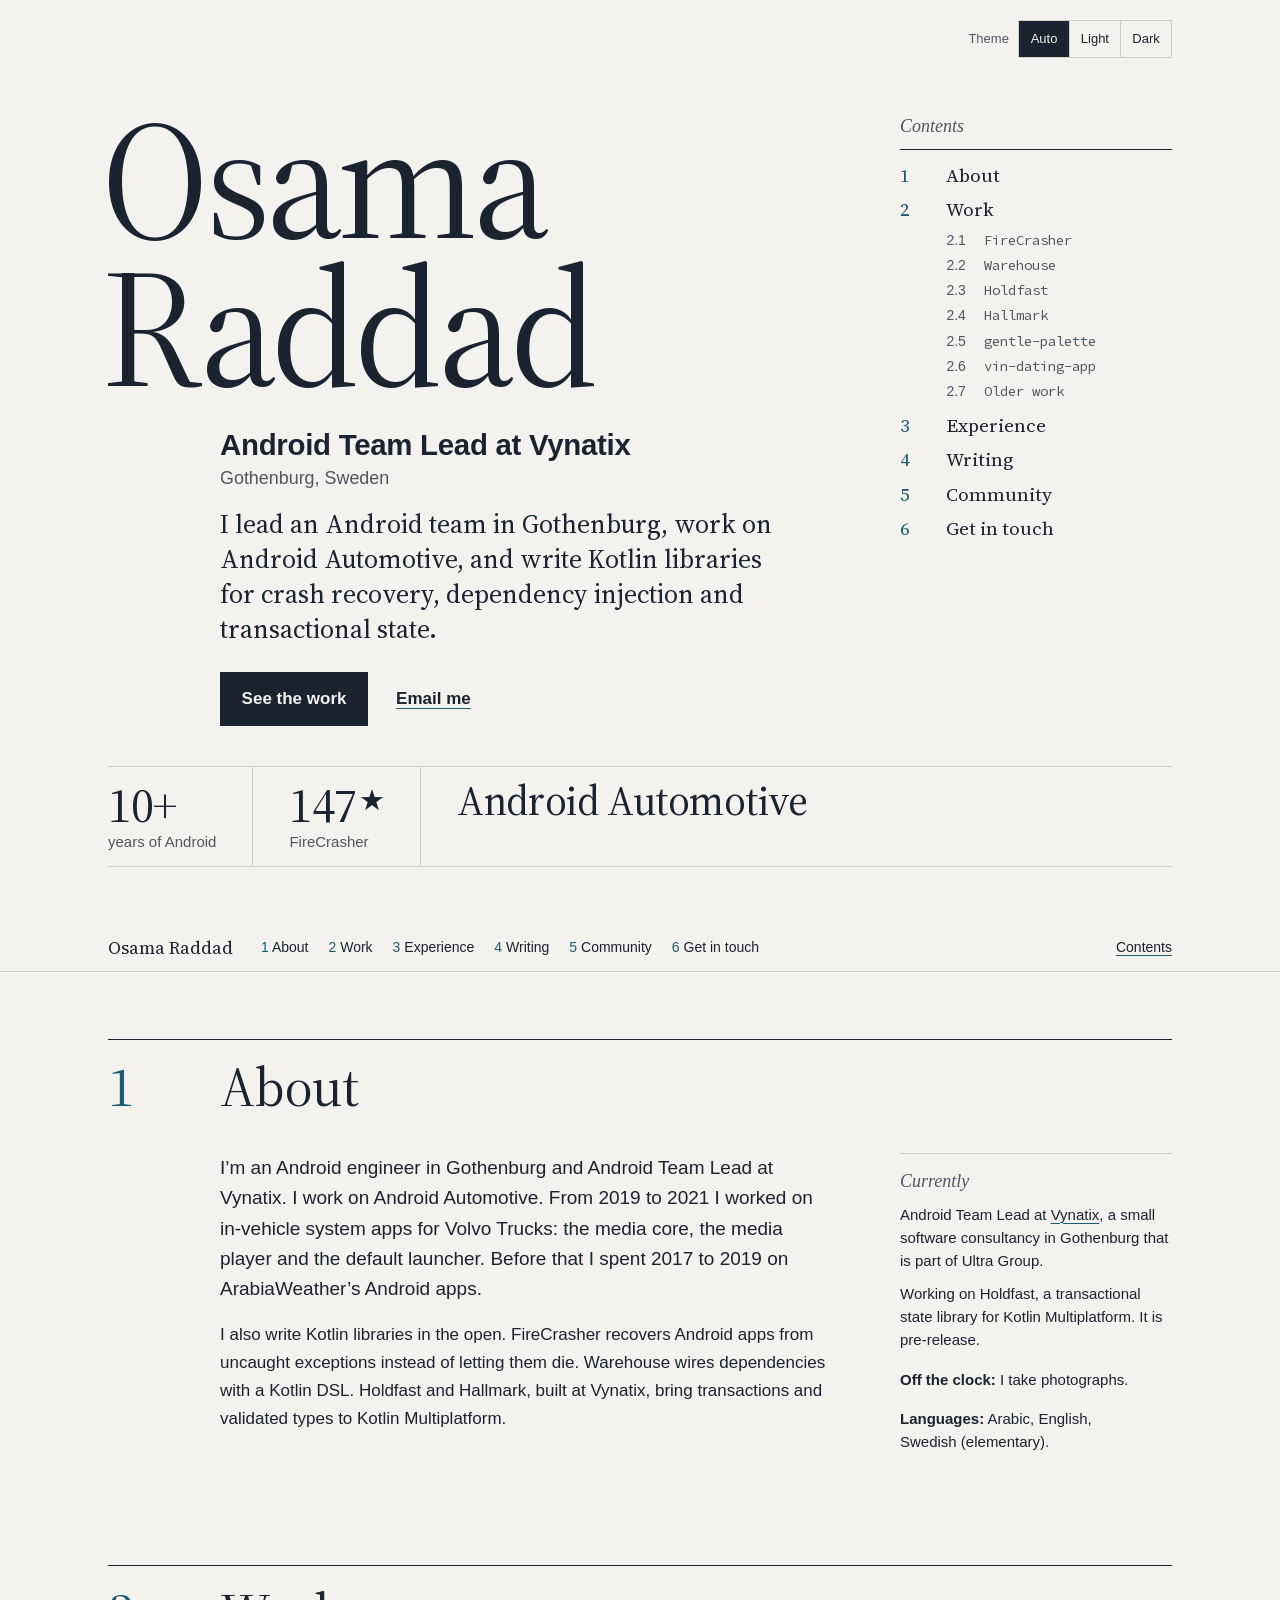
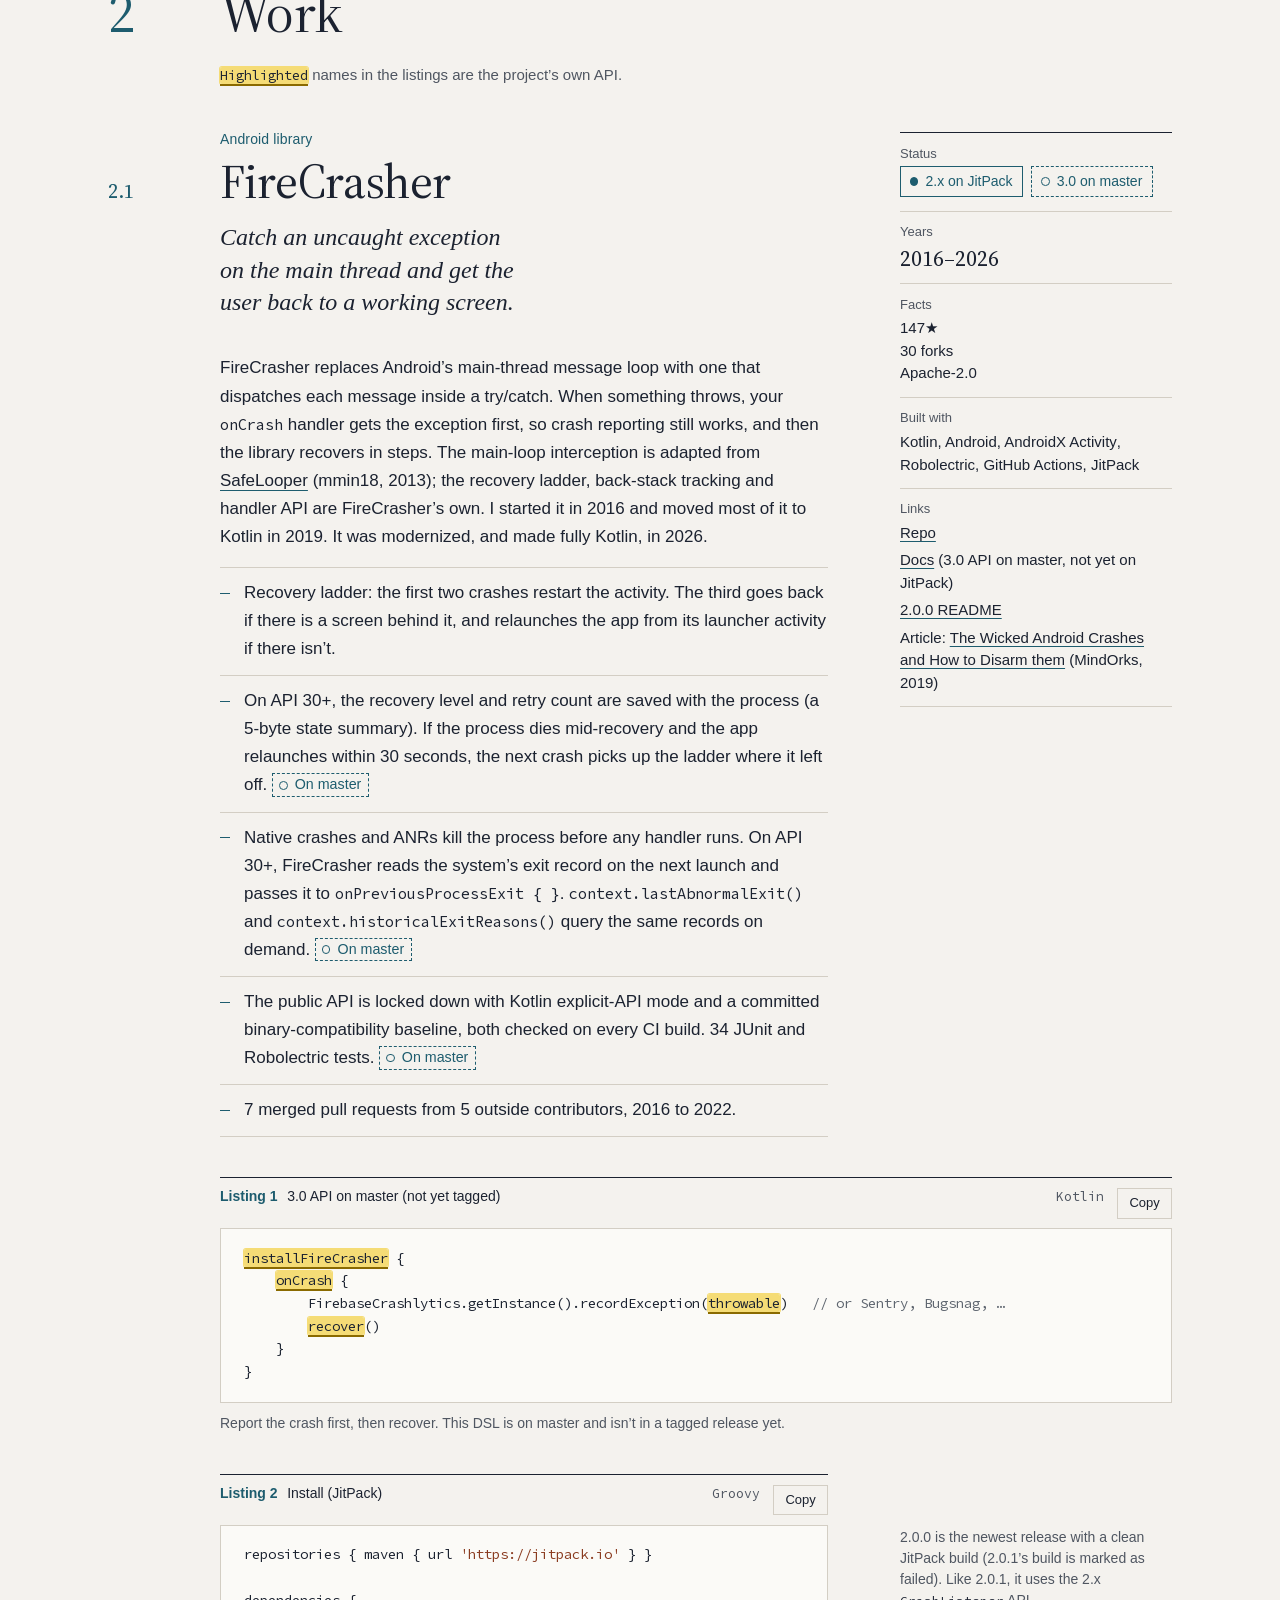
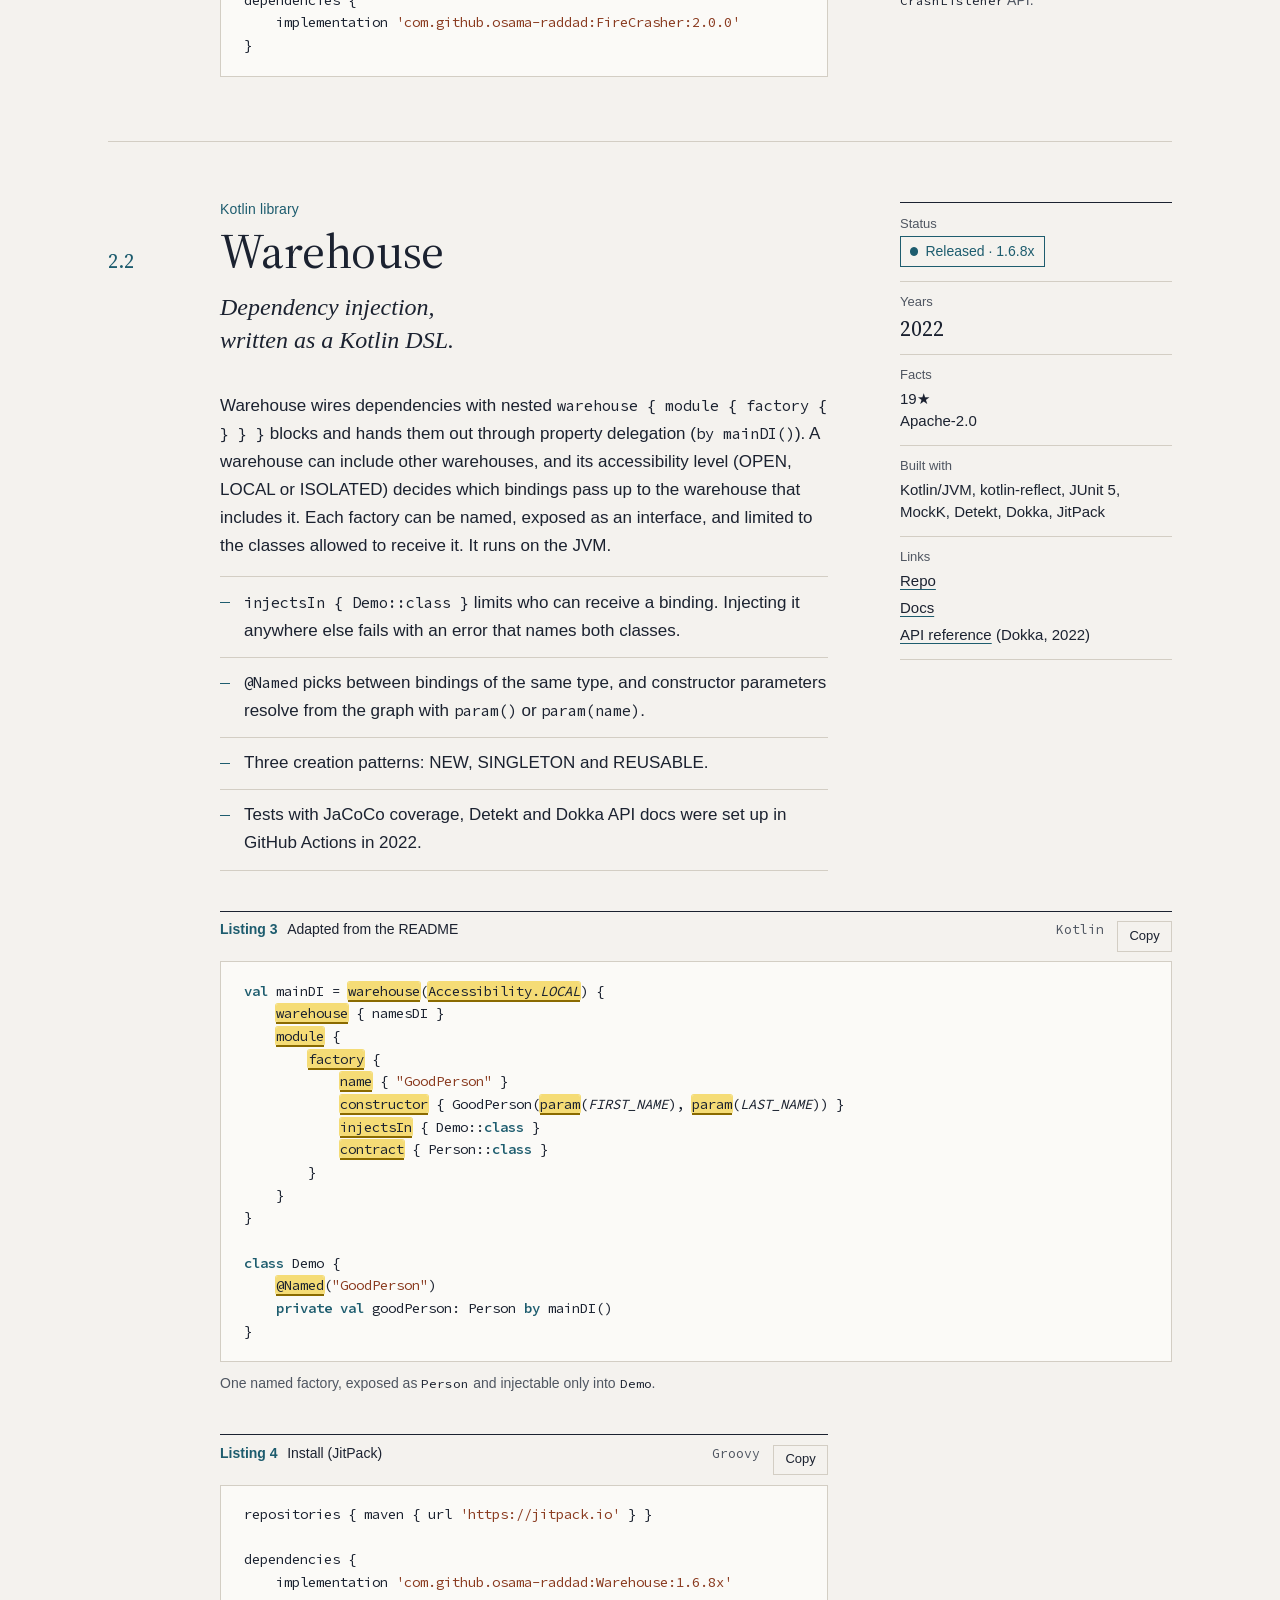
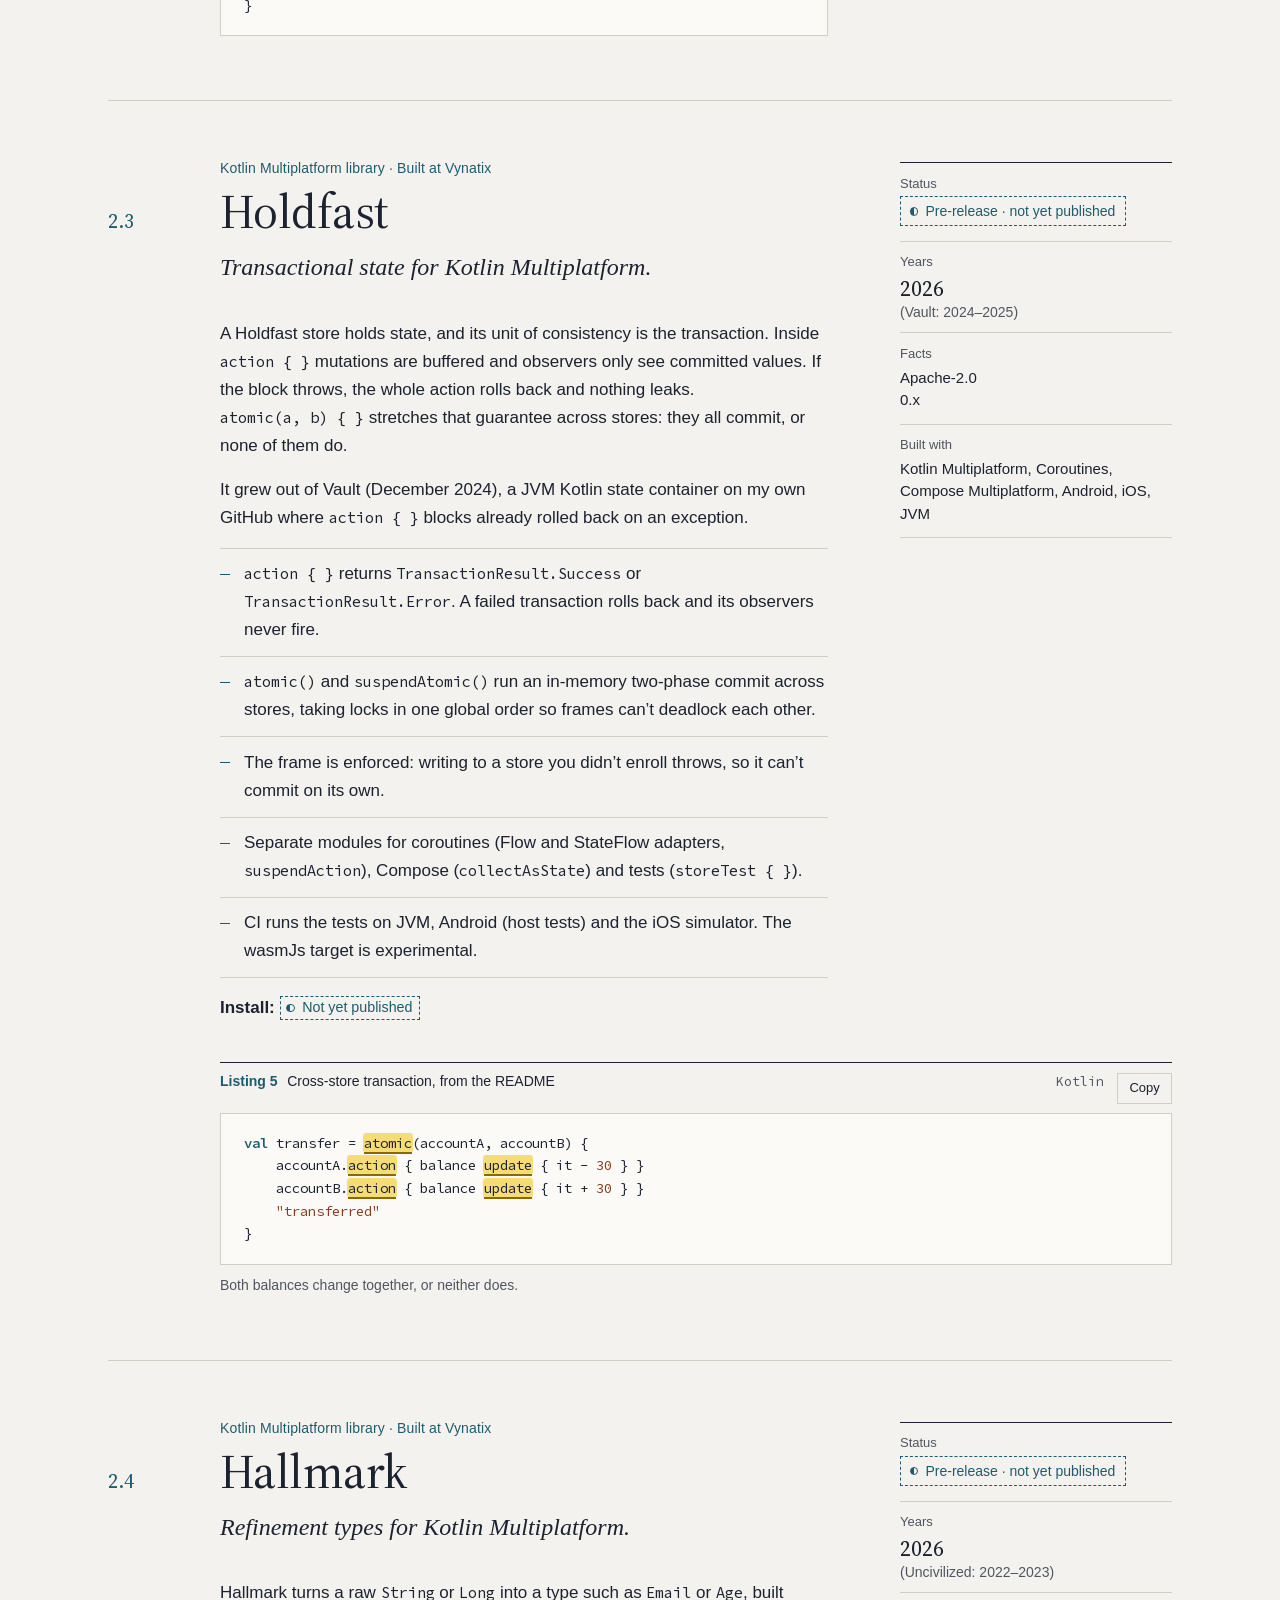
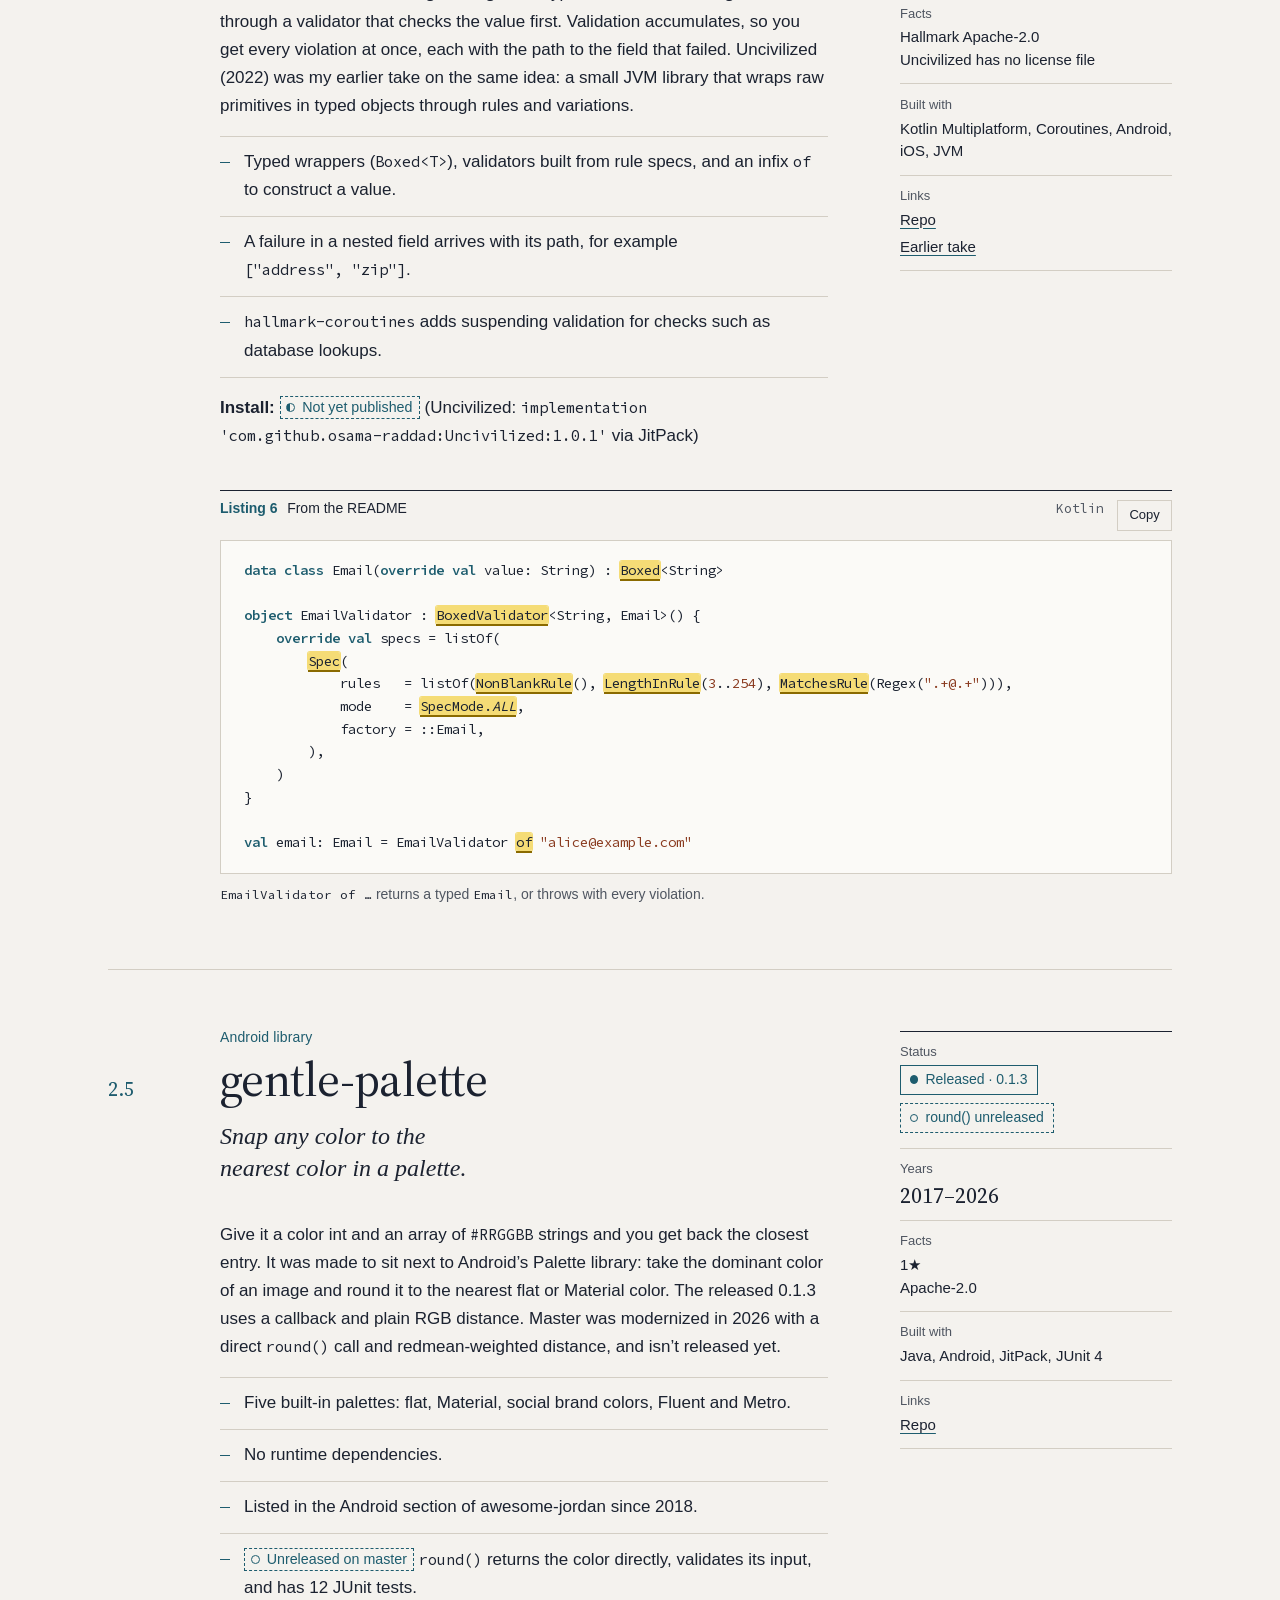
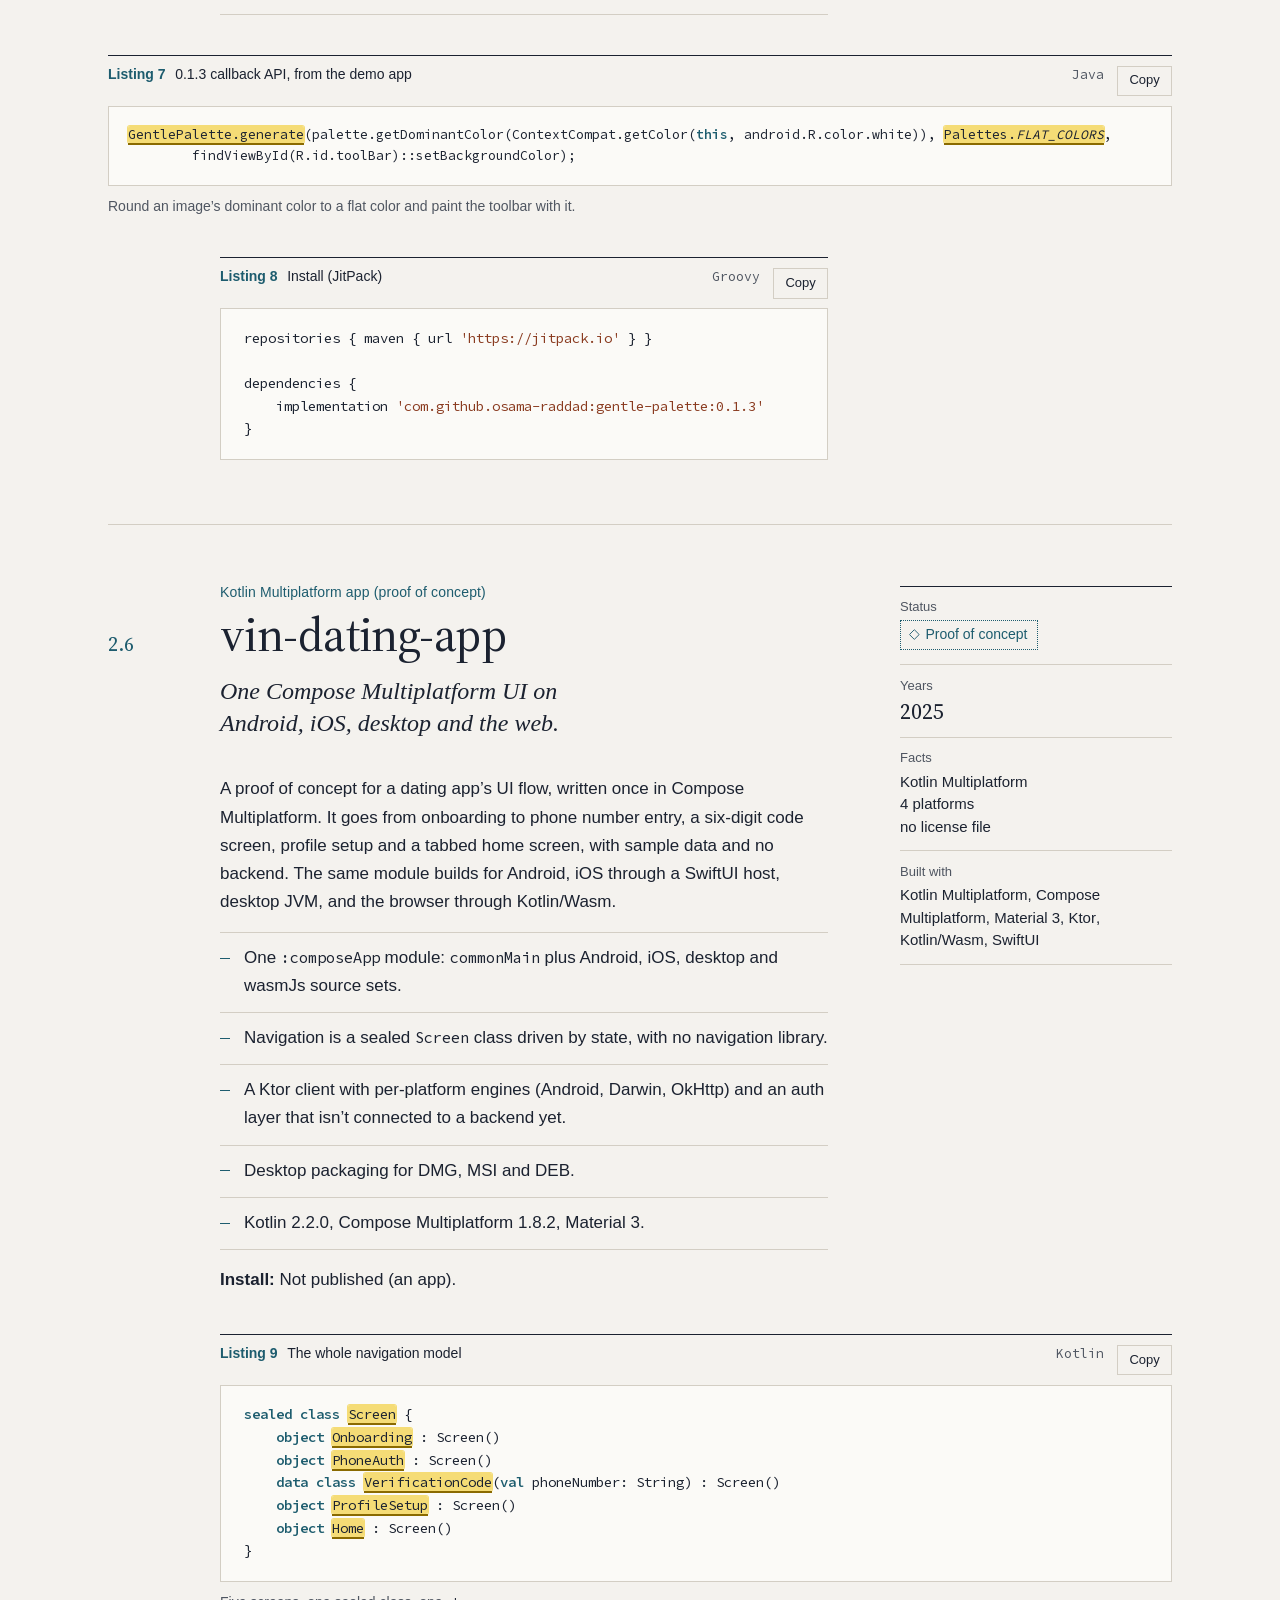
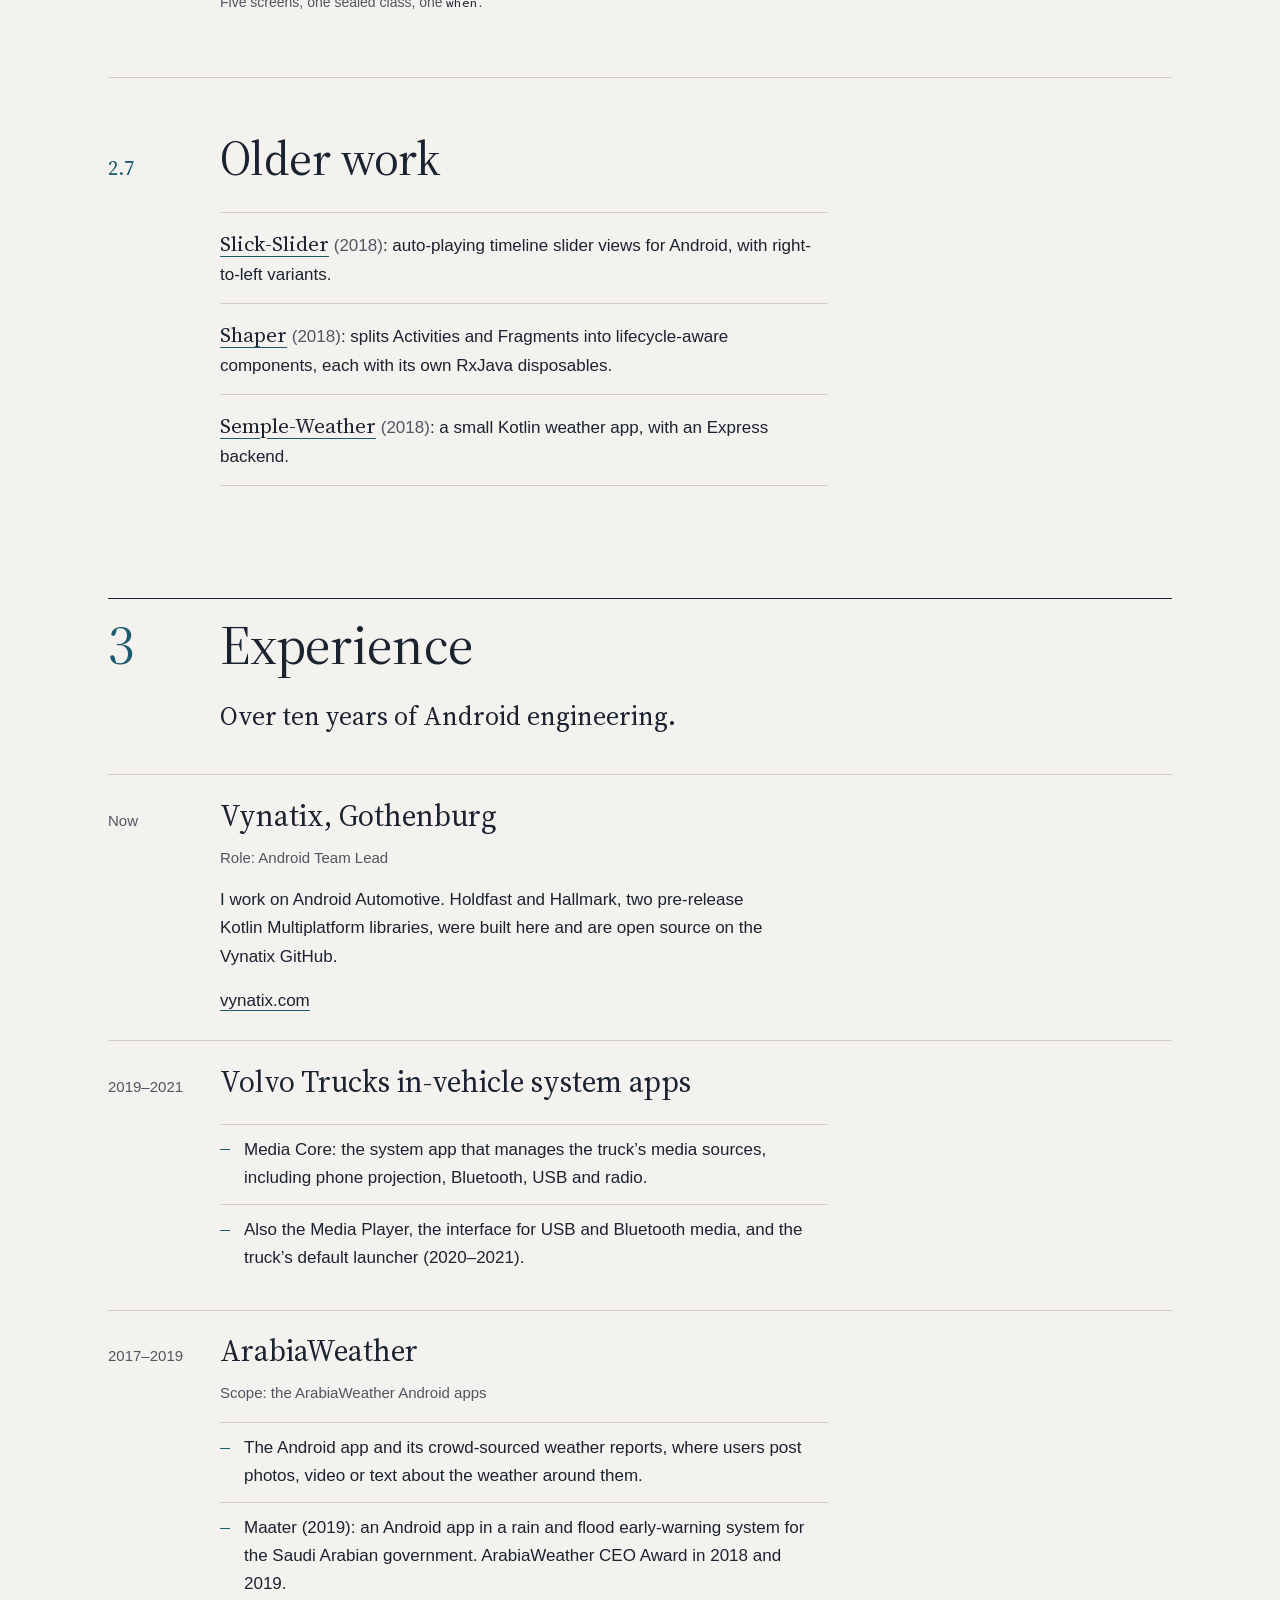
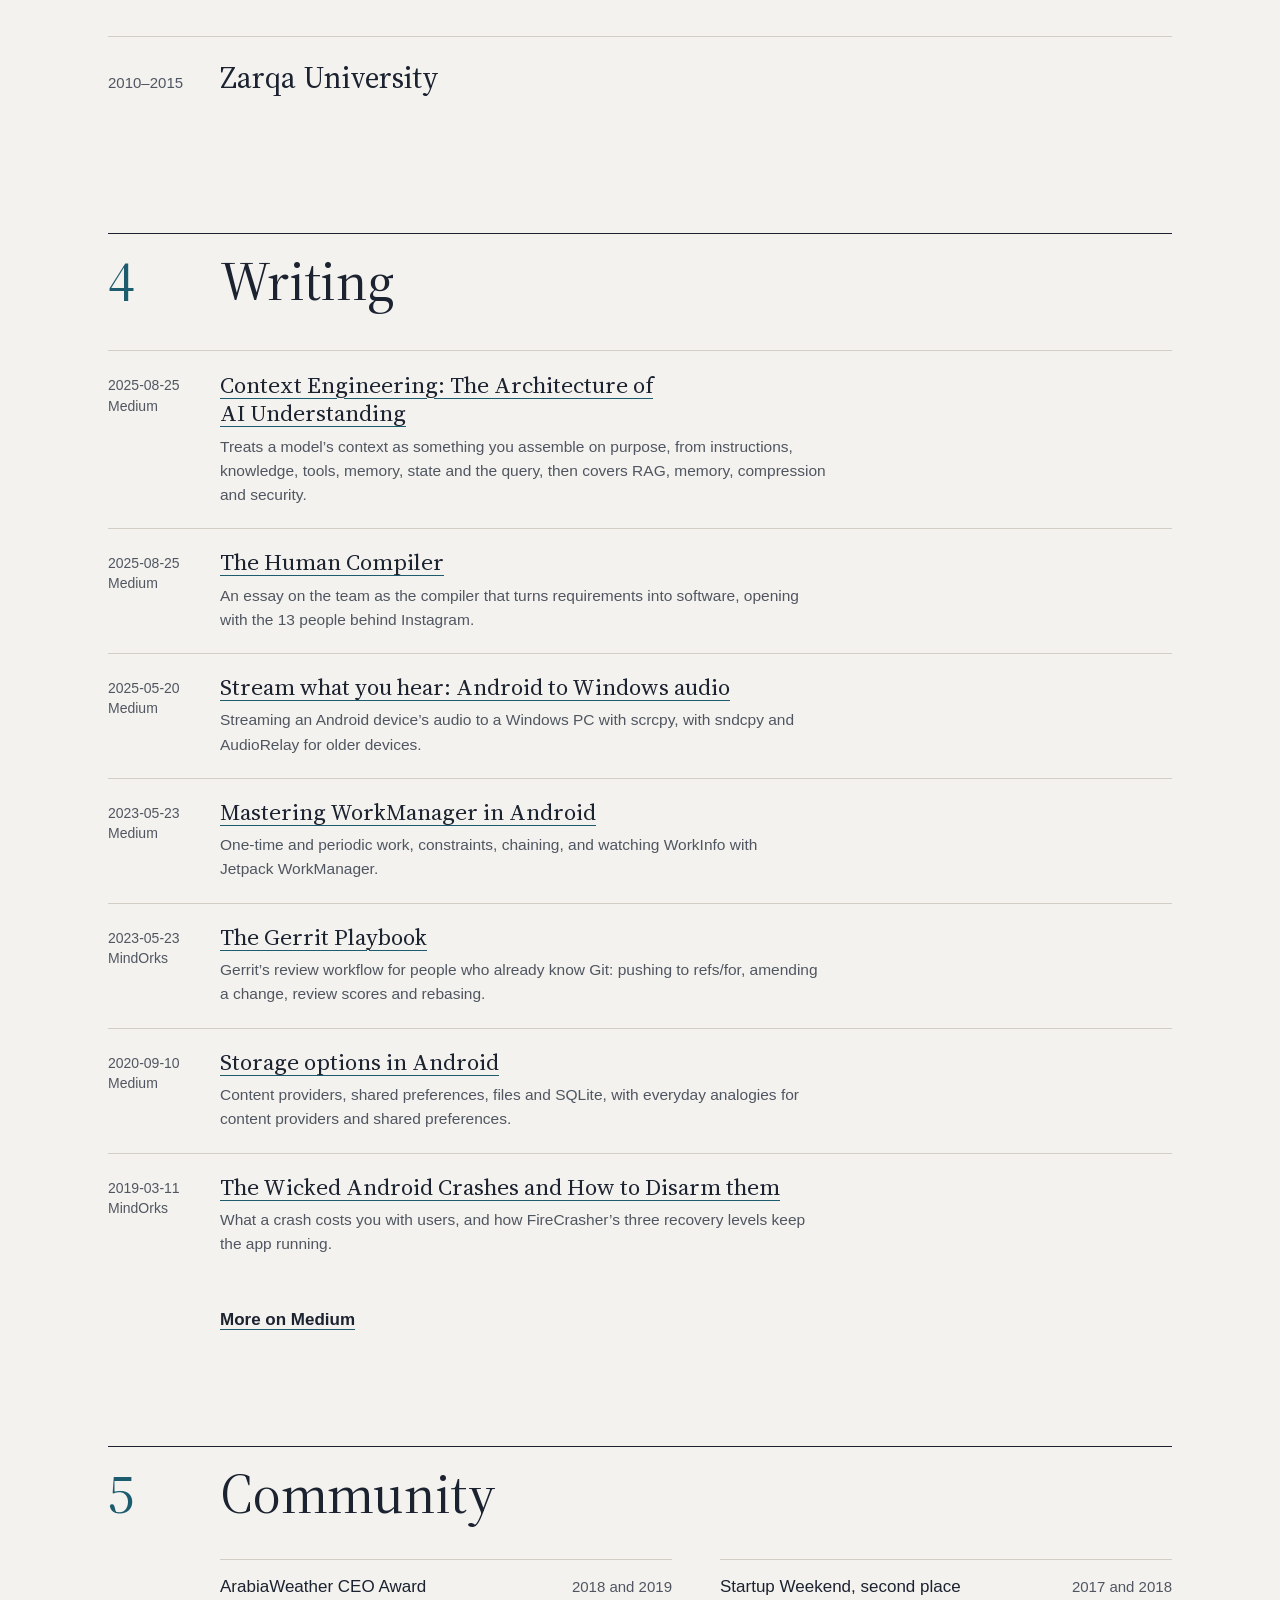
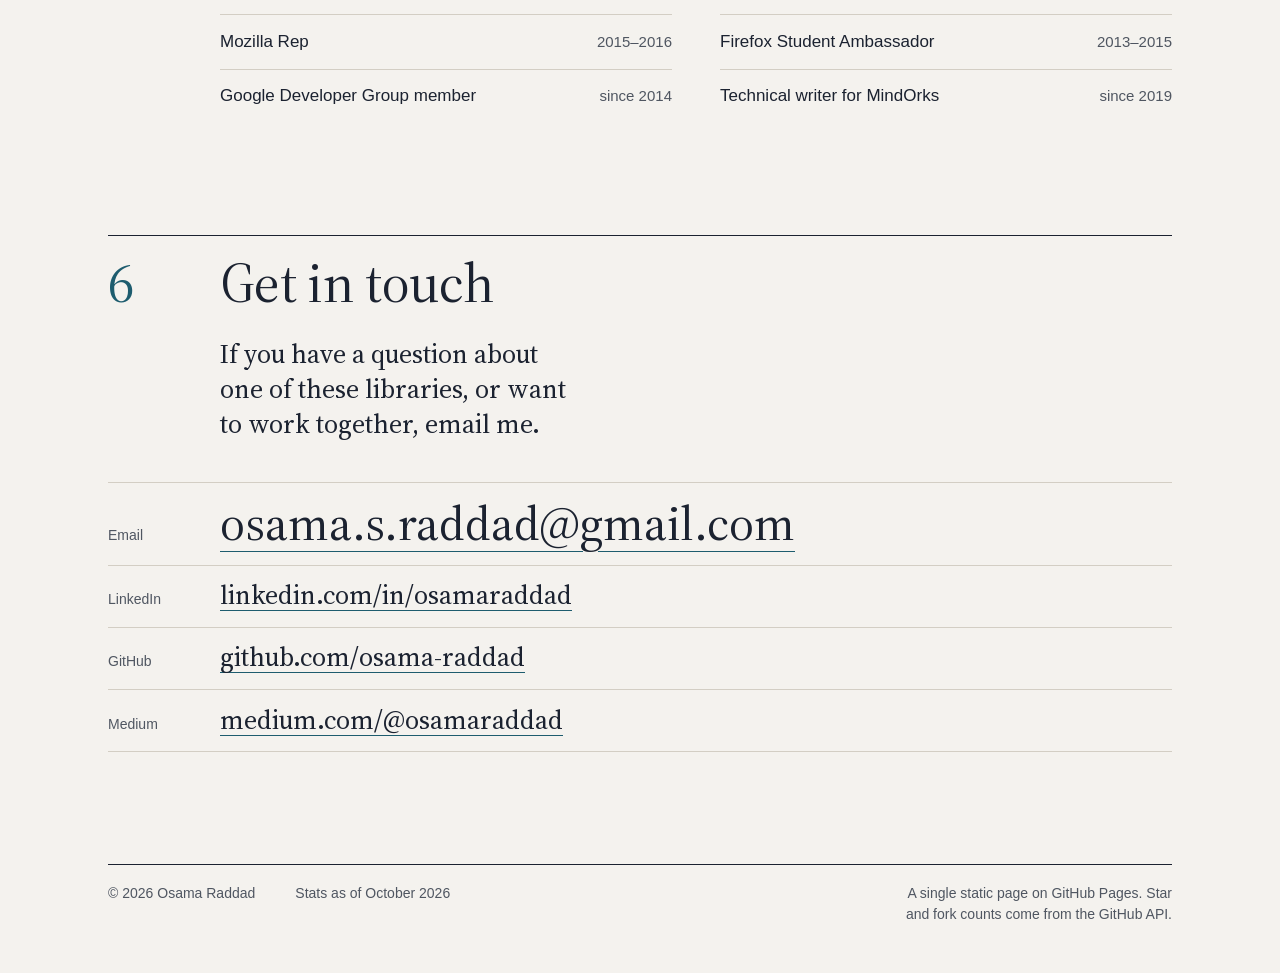
==== index.html @ d4f11383 "Drop rank words from project labels Remove "Flagship" and "Featured" from the six project kickers, d" ====
<!doctype html>
<html lang="en">
<head>
<meta charset="utf-8">
<meta name="viewport" content="width=device-width, initial-scale=1">
<meta http-equiv="Content-Security-Policy" content="default-src 'self'; script-src 'self'; style-src 'self'; img-src 'self'; font-src 'self'; connect-src 'self'; object-src 'none'; base-uri 'self'; form-action 'self'">
<title>Osama Raddad · Android Team Lead, Gothenburg</title>
<meta name="description" content="Osama Raddad, Android Team Lead at Vynatix in Gothenburg. Android Automotive, plus open-source Kotlin libraries: FireCrasher, Warehouse, Holdfast.">
<link rel="canonical" href="https://osama-raddad.github.io/">
<meta property="og:type" content="website">
<meta property="og:url" content="https://osama-raddad.github.io/">
<meta property="og:title" content="Osama Raddad · Android engineer">
<meta property="og:description" content="Android Automotive at work. Open-source Kotlin libraries for crash recovery, dependency injection and transactional state.">
<meta property="og:image" content="https://osama-raddad.github.io/assets/og.png">
<meta property="og:image:type" content="image/png">
<meta property="og:image:width" content="1200">
<meta property="og:image:height" content="630">
<meta property="og:image:alt" content="Osama Raddad, Android Team Lead at Vynatix, Gothenburg, Sweden.">
<meta name="twitter:card" content="summary_large_image">
<meta name="twitter:title" content="Osama Raddad · Android engineer">
<meta name="twitter:description" content="Android Automotive at work. Open-source Kotlin libraries for crash recovery, dependency injection and transactional state.">
<meta name="twitter:image" content="https://osama-raddad.github.io/assets/og.png">
<meta name="twitter:image:alt" content="Osama Raddad, Android Team Lead at Vynatix, Gothenburg, Sweden.">
<meta name="color-scheme" content="light dark">
<meta name="theme-color" content="#f4f2ee" media="(prefers-color-scheme: light)">
<meta name="theme-color" content="#1f1d1a" media="(prefers-color-scheme: dark)">
<link rel="icon" href="assets/favicon.svg" type="image/svg+xml">
<link rel="apple-touch-icon" href="assets/apple-touch-icon.png">
<link rel="preload" href="assets/fonts/source-serif-4-roman.woff2" as="font" type="font/woff2" crossorigin>
<link rel="preload" href="assets/fonts/schibsted-grotesk.woff2" as="font" type="font/woff2" crossorigin>
<link rel="preload" href="assets/fonts/source-code-pro.woff2" as="font" type="font/woff2" crossorigin media="(min-width: 70rem)">
<link rel="stylesheet" href="assets/site.css">
<script src="assets/site.js"></script>
<script type="application/ld+json">
{
  "@context": "https://schema.org",
  "@type": "Person",
  "name": "Osama Raddad",
  "url": "https://osama-raddad.github.io/",
  "jobTitle": "Android Team Lead",
  "worksFor": {
    "@type": "Organization",
    "name": "Vynatix",
    "url": "https://vynatix.com/"
  },
  "sameAs": [
    "https://www.linkedin.com/in/osamaraddad/",
    "https://github.com/osama-raddad",
    "https://medium.com/@osamaraddad"
  ],
  "email": "osama.s.raddad@gmail.com"
}
</script>
</head>
<body>
<a class="skip" href="#main">Skip to content</a>

<header class="masthead grid" id="top">
  <div class="theme-slot" data-theme-slot></div>

  <h1 class="name"><span>Osama </span><span>Raddad</span></h1>
  <p class="role"><span class="role-a">Android Team Lead at Vynatix</span><span class="vh"> · </span><span class="role-b">Gothenburg, Sweden</span></p>
  <p class="positioning">I lead an Android team in Gothenburg, work on Android Automotive, and write Kotlin libraries for crash recovery, dependency injection and transactional state.</p>
  <p class="cta">
    <a class="cta-primary" href="#work">See the work</a>
    <a class="cta-secondary" href="mailto:osama.s.raddad@gmail.com">Email me</a>
  </p>

  <ul class="quick-facts" aria-label="Quick facts">
    <li class="qf"><span class="qf-fig">10+</span> <span class="qf-cap">years of Android</span></li>
    <li class="qf"><span class="qf-cap">FireCrasher</span><span class="vh"> · </span><span class="qf-fig">147<span class="star" aria-hidden="true">★</span><span class="vh"> GitHub stars</span></span></li>
    <li class="qf qf--wide"><span class="qf-fig">Android Automotive</span></li>
  </ul>

  <nav class="toc" id="contents" aria-labelledby="toc-label">
    <p class="toc-label" id="toc-label">Contents</p>
    <ol>
      <li><a href="#about"><span class="toc-n">1</span><span class="toc-t">About</span></a></li>
      <li><a href="#work"><span class="toc-n">2</span><span class="toc-t">Work</span></a>
        <ol class="toc-sub">
          <li><a href="#firecrasher"><span class="toc-n">2.1</span><span class="toc-t">FireCrasher</span></a></li>
          <li><a href="#warehouse"><span class="toc-n">2.2</span><span class="toc-t">Warehouse</span></a></li>
          <li><a href="#holdfast"><span class="toc-n">2.3</span><span class="toc-t">Holdfast</span></a></li>
          <li><a href="#hallmark"><span class="toc-n">2.4</span><span class="toc-t">Hallmark</span></a></li>
          <li><a href="#gentle-palette"><span class="toc-n">2.5</span><span class="toc-t">gentle-palette</span></a></li>
          <li><a href="#vin-dating-app"><span class="toc-n">2.6</span><span class="toc-t">vin-dating-app</span></a></li>
          <li><a href="#older-work"><span class="toc-n">2.7</span><span class="toc-t">Older work</span></a></li>
        </ol>
      </li>
      <li><a href="#experience"><span class="toc-n">3</span><span class="toc-t">Experience</span></a></li>
      <li><a href="#writing"><span class="toc-n">4</span><span class="toc-t">Writing</span></a></li>
      <li><a href="#community"><span class="toc-n">5</span><span class="toc-t">Community</span></a></li>
      <li><a href="#contact"><span class="toc-n">6</span><span class="toc-t">Get in touch</span></a></li>
    </ol>
  </nav>
</header>

<nav class="runhead grid" aria-label="Sections">
  <div class="runhead-in">
    <a class="rh-name" href="#top">Osama Raddad</a>
    <ol class="rh-links">
      <li><a href="#about"><span class="rh-n">1</span> About</a></li>
      <li><a href="#work"><span class="rh-n">2</span> Work</a></li>
      <li><a href="#experience"><span class="rh-n">3</span> Experience</a></li>
      <li><a href="#writing"><span class="rh-n">4</span> Writing</a></li>
      <li><a href="#community"><span class="rh-n">5</span> Community</a></li>
      <li><a href="#contact"><span class="rh-n">6</span> Get in touch</a></li>
    </ol>
    <p class="rh-here" data-here aria-hidden="true" hidden></p>
    <a class="rh-toc" href="#contents">Contents</a>
  </div>
</nav>

<main id="main">

  <!-- 1 About -->
  <section class="sec grid" id="about" aria-labelledby="about-h">
    <h2 class="sec-h" id="about-h"><span class="num">1</span> <span class="t">About</span></h2>
    <div class="prose about-text">
      <p>I’m an Android engineer in Gothenburg and Android Team Lead at Vynatix. I work on Android Automotive. From 2019 to 2021 I worked on in-vehicle system apps for Volvo Trucks: the media core, the media player and the default launcher. Before that I spent 2017 to 2019 on ArabiaWeather’s Android apps.</p>
      <p>I also write Kotlin libraries in the open. FireCrasher recovers Android apps from uncaught exceptions instead of letting them die. Warehouse wires dependencies with a Kotlin DSL. Holdfast and Hallmark, built at Vynatix, bring transactions and validated types to Kotlin Multiplatform.</p>
    </div>
    <div class="margin about-notes">
      <h3 class="note-h">Currently</h3>
      <ul class="note-list">
        <li>Android Team Lead at <a href="https://vynatix.com/">Vynatix</a>, a small software consultancy in Gothenburg that is part of Ultra Group.</li>
        <li>Working on Holdfast, a transactional state library for Kotlin Multiplatform. It is pre-release.</li>
      </ul>
      <p class="note"><strong>Off the clock:</strong> I take photographs.</p>
      <p class="note"><strong>Languages:</strong> Arabic, English, Swedish (elementary).</p>
    </div>
  </section>

  <!-- 2 Work -->
  <section class="sec grid" id="work" aria-labelledby="work-h">
    <h2 class="sec-h" id="work-h"><span class="num">2</span> <span class="t">Work</span></h2>
    <p class="key"><mark class="api">Highlighted</mark> names in the listings are the project’s own API.</p>

    <!-- 2.1 FireCrasher -->
    <article class="project" id="firecrasher" aria-labelledby="firecrasher-h">
      <p class="kicker">Android library</p>
      <h3 class="proj-h" id="firecrasher-h"><span class="num">2.1</span> <span class="t">FireCrasher</span></h3>
      <p class="tagline">Catch an uncaught exception on the main thread and get the user back to a working screen.</p>

      <div class="status">
        <p class="status-k" id="firecrasher-st">Status</p>
        <ul class="stamps" aria-labelledby="firecrasher-st">
          <li class="stamp stamp--released">2.x on JitPack</li>
          <li class="stamp stamp--master">3.0 on master</li>
        </ul>
      </div>

      <div class="prose proj-body">
        <p>FireCrasher replaces Android’s main-thread message loop with one that dispatches each message inside a try/catch. When something throws, your <code>onCrash</code> handler gets the exception first, so crash reporting still works, and then the library recovers in steps. The main-loop interception is adapted from <a href="https://github.com/mmin18/SafeLooper">SafeLooper</a> (mmin18, 2013); the recovery ladder, back-stack tracking and handler API are FireCrasher’s own. I started it in 2016 and moved most of it to Kotlin in 2019. It was modernized, and made fully Kotlin, in 2026.</p>
        <ul class="highlights">
          <li>Recovery ladder: the first two crashes restart the activity. The third goes back if there is a screen behind it, and relaunches the app from its launcher activity if there isn’t.</li>
          <li>On API 30+, the recovery level and retry count are saved with the process (a 5-byte state summary). If the process dies mid-recovery and the app relaunches within 30 seconds, the next crash picks up the ladder where it left off. <span class="flag"><span class="vh">(</span>On master<span class="vh">.)</span></span></li>
          <li>Native crashes and ANRs kill the process before any handler runs. On API 30+, FireCrasher reads the system’s exit record on the next launch and passes it to <code>onPreviousProcessExit { }</code>. <code>context.lastAbnormalExit()</code> and <code class="wrap">context.<wbr>historicalExitReasons()</code> query the same records on demand. <span class="flag"><span class="vh">(</span>On master<span class="vh">.)</span></span></li>
          <li>The public API is locked down with Kotlin explicit-API mode and a committed binary-compatibility baseline, both checked on every CI build. 34 JUnit and Robolectric tests. <span class="flag"><span class="vh">(</span>On master<span class="vh">.)</span></span></li>
          <li>7 merged pull requests from 5 outside contributors, 2016 to 2022.</li>
        </ul>
      </div>

      <div class="figures">
        <figure class="listing">
          <figcaption class="lst-head"><span class="lst-n" id="lst-1-n">Listing 1</span> <span class="lst-label" id="lst-1-l">3.0 API on master (not yet tagged)</span> <span class="lst-tools"><span class="lst-lang">Kotlin</span></span></figcaption>
          <pre tabindex="0" role="region" aria-labelledby="lst-1-n lst-1-l"><code><mark class="api">installFireCrasher</mark> {
    <mark class="api">onCrash</mark> {
        FirebaseCrashlytics.getInstance().recordException(<mark class="api">throwable</mark>)   <span class="tc">// or Sentry, Bugsnag, …</span>
        <mark class="api">recover</mark>()
    }
}</code></pre>
          <p class="lst-cap">Report the crash first, then recover. This DSL is on master and isn’t in a tagged release yet.</p>
        </figure>
        <figure class="listing install">
          <figcaption class="lst-head"><span class="lst-n" id="lst-2-n">Listing 2</span> <span class="lst-label" id="lst-2-l">Install (JitPack)</span> <span class="lst-tools"><span class="lst-lang">Groovy</span></span></figcaption>
          <pre tabindex="0" role="region" aria-labelledby="lst-2-n lst-2-l"><code>repositories { maven { url <span class="ts">'https://jitpack.io'</span> } }

dependencies {
    implementation <span class="ts">'com.github.osama-raddad:FireCrasher:2.0.0'</span>
}</code></pre>
          <p class="lst-cap">2.0.0 is the newest release with a clean JitPack build (2.0.1’s build is marked as failed). Like 2.0.1, it uses the 2.x <code>CrashListener</code> API.</p>
        </figure>
      </div>

      <dl class="meta">
        <div class="meta-status"><dt>Status</dt><dd><ul class="stamps"><li class="stamp stamp--released">2.x on JitPack</li> <li class="stamp stamp--master">3.0 on master</li></ul></dd></div>
        <div><dt>Years</dt><dd class="years">2016–2026</dd></div>
        <div><dt>Facts</dt><dd><ul class="facts"><li>147<span aria-hidden="true">★</span><span class="vh"> GitHub stars</span></li><li>30 forks</li><li>Apache-2.0</li></ul></dd></div>
        <div class="meta-tags"><dt>Built with</dt><dd><ul class="tags"><li>Kotlin</li><li>Android</li><li>AndroidX Activity</li><li>Robolectric</li><li>GitHub Actions</li><li>JitPack</li></ul></dd></div>
        <div class="meta-links"><dt>Links</dt><dd><ul class="links">
          <li><a href="https://github.com/osama-raddad/FireCrasher"><span class="vh">FireCrasher </span>Repo</a></li>
          <li><a href="https://osama-raddad.github.io/FireCrasher/"><span class="vh">FireCrasher </span>Docs</a> (3.0 API on master, not yet on JitPack)</li>
          <li><a href="https://github.com/osama-raddad/FireCrasher/tree/2.0.0">2.0.0 README</a></li>
          <li>Article: <a href="https://medium.com/mindorks/the-wicked-android-crashes-and-how-to-disarm-them-a7609b22455b">The Wicked Android Crashes and How to Disarm them</a> (MindOrks, 2019)</li>
        </ul></dd></div>
      </dl>
    </article>

    <!-- 2.2 Warehouse -->
    <article class="project" id="warehouse" aria-labelledby="warehouse-h">
      <p class="kicker">Kotlin library</p>
      <h3 class="proj-h" id="warehouse-h"><span class="num">2.2</span> <span class="t">Warehouse</span></h3>
      <p class="tagline">Dependency injection, written as a Kotlin DSL.</p>

      <div class="status">
        <p class="status-k" id="warehouse-st">Status</p>
        <ul class="stamps" aria-labelledby="warehouse-st">
          <li class="stamp stamp--released">Released · 1.6.8x</li>
        </ul>
      </div>

      <div class="prose proj-body">
        <p>Warehouse wires dependencies with nested <code class="wrap">warehouse { module { factory { } } }</code> blocks and hands them out through property delegation (<code>by mainDI()</code>). A warehouse can include other warehouses, and its accessibility level (OPEN, LOCAL or ISOLATED) decides which bindings pass up to the warehouse that includes it. Each factory can be named, exposed as an interface, and limited to the classes allowed to receive it. It runs on the JVM.</p>
        <ul class="highlights">
          <li><code>injectsIn { Demo::class }</code> limits who can receive a binding. Injecting it anywhere else fails with an error that names both classes.</li>
          <li><code>@Named</code> picks between bindings of the same type, and constructor parameters resolve from the graph with <code>param()</code> or <code>param(name)</code>.</li>
          <li>Three creation patterns: NEW, SINGLETON and REUSABLE.</li>
          <li>Tests with JaCoCo coverage, Detekt and Dokka API docs were set up in GitHub Actions in 2022.</li>
        </ul>
      </div>

      <div class="figures">
        <figure class="listing">
          <figcaption class="lst-head"><span class="lst-n" id="lst-3-n">Listing 3</span> <span class="lst-label" id="lst-3-l">Adapted from the README</span> <span class="lst-tools"><span class="lst-lang">Kotlin</span></span></figcaption>
          <pre tabindex="0" role="region" aria-labelledby="lst-3-n lst-3-l"><code><span class="tk">val</span> mainDI = <mark class="api">warehouse</mark>(<mark class="api">Accessibility.<span class="tn">LOCAL</span></mark>) {
    <mark class="api">warehouse</mark> { namesDI }
    <mark class="api">module</mark> {
        <mark class="api">factory</mark> {
            <mark class="api">name</mark> { <span class="ts">"GoodPerson"</span> }
            <mark class="api">constructor</mark> { GoodPerson(<mark class="api">param</mark>(<span class="tn">FIRST_NAME</span>), <mark class="api">param</mark>(<span class="tn">LAST_NAME</span>)) }
            <mark class="api">injectsIn</mark> { Demo::<span class="tk">class</span> }
            <mark class="api">contract</mark> { Person::<span class="tk">class</span> }
        }
    }
}

<span class="tk">class</span> Demo {
    <mark class="api"><span class="ta">@Named</span></mark>(<span class="ts">"GoodPerson"</span>)
    <span class="tk">private</span> <span class="tk">val</span> goodPerson: Person <span class="tk">by</span> mainDI()
}</code></pre>
          <p class="lst-cap">One named factory, exposed as <code>Person</code> and injectable only into <code>Demo</code>.</p>
        </figure>
        <figure class="listing install">
          <figcaption class="lst-head"><span class="lst-n" id="lst-4-n">Listing 4</span> <span class="lst-label" id="lst-4-l">Install (JitPack)</span> <span class="lst-tools"><span class="lst-lang">Groovy</span></span></figcaption>
          <pre tabindex="0" role="region" aria-labelledby="lst-4-n lst-4-l"><code>repositories { maven { url <span class="ts">'https://jitpack.io'</span> } }

dependencies {
    implementation <span class="ts">'com.github.osama-raddad:Warehouse:1.6.8x'</span>
}</code></pre>
        </figure>
      </div>

      <dl class="meta">
        <div class="meta-status"><dt>Status</dt><dd><ul class="stamps"><li class="stamp stamp--released">Released · 1.6.8x</li></ul></dd></div>
        <div><dt>Years</dt><dd class="years">2022</dd></div>
        <div><dt>Facts</dt><dd><ul class="facts"><li>19<span aria-hidden="true">★</span><span class="vh"> GitHub stars</span></li><li>Apache-2.0</li></ul></dd></div>
        <div class="meta-tags"><dt>Built with</dt><dd><ul class="tags"><li>Kotlin/JVM</li><li>kotlin-reflect</li><li>JUnit 5</li><li>MockK</li><li>Detekt</li><li>Dokka</li><li>JitPack</li></ul></dd></div>
        <div class="meta-links"><dt>Links</dt><dd><ul class="links">
          <li><a href="https://github.com/osama-raddad/Warehouse"><span class="vh">Warehouse </span>Repo</a></li>
          <li><a href="https://osama-raddad.github.io/Warehouse/"><span class="vh">Warehouse </span>Docs</a></li>
          <li><a href="https://osama-raddad.github.io/Warehouse/html/"><span class="vh">Warehouse </span>API reference</a> (Dokka, 2022)</li>
        </ul></dd></div>
      </dl>
    </article>

    <!-- 2.3 Holdfast -->
    <article class="project" id="holdfast" aria-labelledby="holdfast-h">
      <p class="kicker"><span class="nowrap">Kotlin Multiplatform library ·</span> <span class="nowrap">Built at Vynatix</span></p>
      <h3 class="proj-h" id="holdfast-h"><span class="num">2.3</span> <span class="t">Holdfast</span></h3>
      <p class="tagline">Transactional state for Kotlin Multiplatform.</p>

      <div class="status">
        <p class="status-k" id="holdfast-st">Status</p>
        <ul class="stamps" aria-labelledby="holdfast-st">
          <li class="stamp stamp--pre">Pre-release · not yet published</li>
        </ul>
      </div>

      <div class="prose proj-body">
        <p>A Holdfast store holds state, and its unit of consistency is the transaction. Inside <code>action { }</code> mutations are buffered and observers only see committed values. If the block throws, the whole action rolls back and nothing leaks. <code>atomic(a, b) { }</code> stretches that guarantee across stores: they all commit, or none of them do.</p>
        <p>It grew out of Vault (December 2024), a JVM Kotlin state container on my own GitHub where <code>action { }</code> blocks already rolled back on an exception.</p>
        <ul class="highlights">
          <li><code>action { }</code> returns <code>TransactionResult.Success</code> or <code>TransactionResult.Error</code>. A failed transaction rolls back and its observers never fire.</li>
          <li><code>atomic()</code> and <code>suspendAtomic()</code> run an in-memory two-phase commit across stores, taking locks in one global order so frames can’t deadlock each other.</li>
          <li>The frame is enforced: writing to a store you didn’t enroll throws, so it can’t commit on its own.</li>
          <li>Separate modules for coroutines (Flow and StateFlow adapters, <code>suspendAction</code>), Compose (<code>collectAsState</code>) and tests (<code>storeTest { }</code>).</li>
          <li>CI runs the tests on JVM, Android (host tests) and the iOS simulator. The wasmJs target is experimental.</li>
        </ul>
        <p class="install-line"><strong>Install:</strong> <span class="flag flag--pre">Not yet published</span></p>
      </div>

      <div class="figures">
        <figure class="listing">
          <figcaption class="lst-head"><span class="lst-n" id="lst-5-n">Listing 5</span> <span class="lst-label" id="lst-5-l">Cross-store transaction, from the README</span> <span class="lst-tools"><span class="lst-lang">Kotlin</span></span></figcaption>
          <pre tabindex="0" role="region" aria-labelledby="lst-5-n lst-5-l"><code><span class="tk">val</span> transfer = <mark class="api">atomic</mark>(accountA, accountB) {
    accountA.<mark class="api">action</mark> { balance <mark class="api">update</mark> { it - <span class="ts">30</span> } }
    accountB.<mark class="api">action</mark> { balance <mark class="api">update</mark> { it + <span class="ts">30</span> } }
    <span class="ts">"transferred"</span>
}</code></pre>
          <p class="lst-cap">Both balances change together, or neither does.</p>
        </figure>
      </div>

      <dl class="meta">
        <div class="meta-status"><dt>Status</dt><dd><ul class="stamps"><li class="stamp stamp--pre">Pre-release · not yet published</li></ul></dd></div>
        <div><dt>Years</dt><dd class="years">2026 <span class="years-note">(Vault: <span class="nowrap">2024–2025)</span></span></dd></div>
        <div><dt>Facts</dt><dd><ul class="facts"><li>Apache-2.0</li><li>0.x</li></ul></dd></div>
        <div class="meta-tags"><dt>Built with</dt><dd><ul class="tags"><li>Kotlin Multiplatform</li><li>Coroutines</li><li>Compose Multiplatform</li><li>Android</li><li>iOS</li><li>JVM</li></ul></dd></div>
      </dl>
    </article>

    <!-- 2.4 Hallmark -->
    <article class="project" id="hallmark" aria-labelledby="hallmark-h">
      <p class="kicker"><span class="nowrap">Kotlin Multiplatform library ·</span> <span class="nowrap">Built at Vynatix</span></p>
      <h3 class="proj-h" id="hallmark-h"><span class="num">2.4</span> <span class="t">Hallmark</span></h3>
      <p class="tagline">Refinement types for Kotlin Multiplatform.</p>

      <div class="status">
        <p class="status-k" id="hallmark-st">Status</p>
        <ul class="stamps" aria-labelledby="hallmark-st">
          <li class="stamp stamp--pre">Pre-release · not yet published</li>
        </ul>
      </div>

      <div class="prose proj-body">
        <p>Hallmark turns a raw <code>String</code> or <code>Long</code> into a type such as <code>Email</code> or <code>Age</code>, built through a validator that checks the value first. Validation accumulates, so you get every violation at once, each with the path to the field that failed. Uncivilized (2022) was my earlier take on the same idea: a small JVM library that wraps raw primitives in typed objects through rules and variations.</p>
        <ul class="highlights">
          <li>Typed wrappers (<code>Boxed&lt;T&gt;</code>), validators built from rule specs, and an infix <code>of</code> to construct a value.</li>
          <li>A failure in a nested field arrives with its path, for example <code>["address", "zip"]</code>.</li>
          <li><code>hallmark-coroutines</code> adds suspending validation for checks such as database lookups.</li>
        </ul>
        <p class="install-line"><strong>Install:</strong> <span class="flag flag--pre">Not yet published</span> (Uncivilized: <code class="wrap">implementation 'com.github.<span class="nowrap">osama-raddad</span>:<wbr>Uncivilized:<wbr>1.0.1'</code> via JitPack)</p>
      </div>

      <div class="figures">
        <figure class="listing">
          <figcaption class="lst-head"><span class="lst-n" id="lst-6-n">Listing 6</span> <span class="lst-label" id="lst-6-l">From the README</span> <span class="lst-tools"><span class="lst-lang">Kotlin</span></span></figcaption>
          <pre tabindex="0" role="region" aria-labelledby="lst-6-n lst-6-l"><code><span class="tk">data</span> <span class="tk">class</span> Email(<span class="tk">override</span> <span class="tk">val</span> value: String) : <mark class="api">Boxed</mark>&lt;String&gt;

<span class="tk">object</span> EmailValidator : <mark class="api">BoxedValidator</mark>&lt;String, Email&gt;() {
    <span class="tk">override</span> <span class="tk">val</span> specs = listOf(
        <mark class="api">Spec</mark>(
            rules   = listOf(<mark class="api">NonBlankRule</mark>(), <mark class="api">LengthInRule</mark>(<span class="ts">3</span>..<span class="ts">254</span>), <mark class="api">MatchesRule</mark>(Regex(<span class="ts">".+@.+"</span>))),
            mode    = <mark class="api">SpecMode.<span class="tn">ALL</span></mark>,
            factory = ::Email,
        ),
    )
}

<span class="tk">val</span> email: Email = EmailValidator <mark class="api">of</mark> <span class="ts">"alice@example.com"</span></code></pre>
          <p class="lst-cap"><code>EmailValidator of …</code> returns a typed <code>Email</code>, or throws with every violation.</p>
        </figure>
      </div>

      <dl class="meta">
        <div class="meta-status"><dt>Status</dt><dd><ul class="stamps"><li class="stamp stamp--pre">Pre-release · not yet published</li></ul></dd></div>
        <div><dt>Years</dt><dd class="years">2026 <span class="years-note">(Uncivilized: <span class="nowrap">2022–2023)</span></span></dd></div>
        <div><dt>Facts</dt><dd><ul class="facts"><li>Hallmark <span class="nowrap">Apache-2.0</span></li><li>Uncivilized has no license file</li></ul></dd></div>
        <div class="meta-tags"><dt>Built with</dt><dd><ul class="tags"><li>Kotlin Multiplatform</li><li>Coroutines</li><li>Android</li><li>iOS</li><li>JVM</li></ul></dd></div>
        <div class="meta-links"><dt>Links</dt><dd><ul class="links">
          <li><a href="https://github.com/Vynatix/hallmark"><span class="vh">Hallmark </span>Repo</a></li>
          <li><a href="https://github.com/osama-raddad/Uncivilized">Earlier take</a></li>
        </ul></dd></div>
      </dl>
    </article>

    <!-- 2.5 gentle-palette -->
    <article class="project" id="gentle-palette" aria-labelledby="gentle-palette-h">
      <p class="kicker">Android library</p>
      <h3 class="proj-h" id="gentle-palette-h"><span class="num">2.5</span> <span class="t">gentle-palette</span></h3>
      <p class="tagline">Snap any color to the nearest color in a palette.</p>

      <div class="status">
        <p class="status-k" id="gentle-palette-st">Status</p>
        <ul class="stamps" aria-labelledby="gentle-palette-st">
          <li class="stamp stamp--released">Released · 0.1.3</li>
          <li class="stamp stamp--master"><span class="vh">(</span>round() unreleased<span class="vh">)</span></li>
        </ul>
      </div>

      <div class="prose proj-body">
        <p>Give it a color int and an array of <code>#RRGGBB</code> strings and you get back the closest entry. It was made to sit next to Android’s Palette library: take the dominant color of an image and round it to the nearest flat or Material color. The released 0.1.3 uses a callback and plain RGB distance. Master was modernized in 2026 with a direct <code>round()</code> call and redmean-weighted distance, and isn’t released yet.</p>
        <ul class="highlights">
          <li>Five built-in palettes: flat, Material, social brand colors, Fluent and Metro.</li>
          <li>No runtime dependencies.</li>
          <li>Listed in the Android section of awesome-jordan since 2018.</li>
          <li><span class="flag">Unreleased on master</span><span class="vh">:</span> <code>round()</code> returns the color directly, validates its input, and has 12 JUnit tests.</li>
        </ul>
      </div>

      <div class="figures">
        <figure class="listing wide">
          <figcaption class="lst-head"><span class="lst-n" id="lst-7-n">Listing 7</span> <span class="lst-label" id="lst-7-l">0.1.3 callback API, from the demo app</span> <span class="lst-tools"><span class="lst-lang">Java</span></span></figcaption>
          <pre tabindex="0" role="region" aria-labelledby="lst-7-n lst-7-l"><code><mark class="api">GentlePalette.generate</mark>(palette.getDominantColor(ContextCompat.getColor(<span class="tk">this</span>, android.R.color.white)), <mark class="api">Palettes.<span class="tn">FLAT_COLORS</span></mark>,
        findViewById(R.id.toolBar)::setBackgroundColor);</code></pre>
          <p class="lst-cap">Round an image’s dominant color to a flat color and paint the toolbar with it.</p>
        </figure>
        <figure class="listing install">
          <figcaption class="lst-head"><span class="lst-n" id="lst-8-n">Listing 8</span> <span class="lst-label" id="lst-8-l">Install (JitPack)</span> <span class="lst-tools"><span class="lst-lang">Groovy</span></span></figcaption>
          <pre tabindex="0" role="region" aria-labelledby="lst-8-n lst-8-l"><code>repositories { maven { url <span class="ts">'https://jitpack.io'</span> } }

dependencies {
    implementation <span class="ts">'com.github.osama-raddad:gentle-palette:0.1.3'</span>
}</code></pre>
        </figure>
      </div>

      <dl class="meta">
        <div class="meta-status"><dt>Status</dt><dd><ul class="stamps"><li class="stamp stamp--released">Released · 0.1.3</li> <li class="stamp stamp--master"><span class="vh">(</span>round() unreleased<span class="vh">)</span></li></ul></dd></div>
        <div><dt>Years</dt><dd class="years">2017–2026</dd></div>
        <div><dt>Facts</dt><dd><ul class="facts"><li>1<span aria-hidden="true">★</span><span class="vh"> GitHub stars</span></li><li>Apache-2.0</li></ul></dd></div>
        <div class="meta-tags"><dt>Built with</dt><dd><ul class="tags"><li>Java</li><li>Android</li><li>JitPack</li><li>JUnit 4</li></ul></dd></div>
        <div class="meta-links"><dt>Links</dt><dd><ul class="links">
          <li><a href="https://github.com/osama-raddad/gentle-palette"><span class="vh">gentle-palette </span>Repo</a></li>
        </ul></dd></div>
      </dl>
    </article>

    <!-- 2.6 vin-dating-app -->
    <article class="project" id="vin-dating-app" aria-labelledby="vin-dating-app-h">
      <p class="kicker">Kotlin Multiplatform app (proof of concept)</p>
      <h3 class="proj-h" id="vin-dating-app-h"><span class="num">2.6</span> <span class="t">vin-dating-app</span></h3>
      <p class="tagline">One Compose Multiplatform UI on Android, iOS, desktop and the web.</p>

      <div class="status">
        <p class="status-k" id="vin-dating-app-st">Status</p>
        <ul class="stamps" aria-labelledby="vin-dating-app-st">
          <li class="stamp stamp--poc">Proof of concept</li>
        </ul>
      </div>

      <div class="prose proj-body">
        <p>A proof of concept for a dating app’s UI flow, written once in Compose Multiplatform. It goes from onboarding to phone number entry, a six-digit code screen, profile setup and a tabbed home screen, with sample data and no backend. The same module builds for Android, iOS through a SwiftUI host, desktop JVM, and the browser through Kotlin/Wasm.</p>
        <ul class="highlights">
          <li>One <code>:composeApp</code> module: <code>commonMain</code> plus Android, iOS, desktop and wasmJs source sets.</li>
          <li>Navigation is a sealed <code>Screen</code> class driven by state, with no navigation library.</li>
          <li>A Ktor client with per-platform engines (Android, Darwin, OkHttp) and an auth layer that isn’t connected to a backend yet.</li>
          <li>Desktop packaging for DMG, MSI and DEB.</li>
          <li>Kotlin 2.2.0, Compose Multiplatform 1.8.2, Material 3.</li>
        </ul>
        <p class="install-line"><strong>Install:</strong> Not published (an app).</p>
      </div>

      <div class="figures">
        <figure class="listing">
          <figcaption class="lst-head"><span class="lst-n" id="lst-9-n">Listing 9</span> <span class="lst-label" id="lst-9-l">The whole navigation model</span> <span class="lst-tools"><span class="lst-lang">Kotlin</span></span></figcaption>
          <pre tabindex="0" role="region" aria-labelledby="lst-9-n lst-9-l"><code><span class="tk">sealed</span> <span class="tk">class</span> <mark class="api">Screen</mark> {
    <span class="tk">object</span> <mark class="api">Onboarding</mark> : Screen()
    <span class="tk">object</span> <mark class="api">PhoneAuth</mark> : Screen()
    <span class="tk">data</span> <span class="tk">class</span> <mark class="api">VerificationCode</mark>(<span class="tk">val</span> phoneNumber: String) : Screen()
    <span class="tk">object</span> <mark class="api">ProfileSetup</mark> : Screen()
    <span class="tk">object</span> <mark class="api">Home</mark> : Screen()
}</code></pre>
          <p class="lst-cap">Five screens, one sealed class, one <code>when</code>.</p>
        </figure>
      </div>

      <dl class="meta">
        <div class="meta-status"><dt>Status</dt><dd><ul class="stamps"><li class="stamp stamp--poc">Proof of concept</li></ul></dd></div>
        <div><dt>Years</dt><dd class="years">2025</dd></div>
        <div><dt>Facts</dt><dd><ul class="facts"><li>Kotlin Multiplatform</li><li>4 platforms</li><li>no license file</li></ul></dd></div>
        <div class="meta-tags"><dt>Built with</dt><dd><ul class="tags"><li>Kotlin Multiplatform</li><li>Compose Multiplatform</li><li>Material 3</li><li>Ktor</li><li>Kotlin/Wasm</li><li>SwiftUI</li></ul></dd></div>
      </dl>
    </article>

    <!-- 2.7 Older work -->
    <section class="archive" id="older-work" aria-labelledby="older-work-h">
      <h3 class="proj-h" id="older-work-h"><span class="num">2.7</span> <span class="t">Older work</span></h3>
      <ul class="archive-list">
        <li><a href="https://github.com/osama-raddad/Slick-Slider">Slick-Slider</a> <span class="yr">(2018)</span>: auto-playing timeline slider views for Android, with right-to-left variants.</li>
        <li><a href="https://github.com/osama-raddad/Shaper">Shaper</a> <span class="yr">(2018)</span>: splits Activities and Fragments into lifecycle-aware components, each with its own RxJava disposables.</li>
        <li><a href="https://github.com/osama-raddad/Semple-Weather">Semple-Weather</a> <span class="yr">(2018)</span>: a small Kotlin weather app, with an Express backend.</li>
      </ul>
    </section>
  </section>

  <!-- 3 Experience -->
  <section class="sec grid" id="experience" aria-labelledby="experience-h">
    <h2 class="sec-h" id="experience-h"><span class="num">3</span> <span class="t">Experience</span></h2>
    <p class="sec-intro">Over ten years of Android engineering.</p>
    <ol class="timeline">
      <li class="entry">
        <h3 class="entry-h"><span class="when">Now</span><span class="vh"> · </span><span class="what">Vynatix, Gothenburg</span></h3>
        <div class="entry-body prose">
          <p class="entry-role">Role: Android Team Lead</p>
          <p>I work on Android Automotive. Holdfast and Hallmark, two pre-release Kotlin Multiplatform libraries, were built here and are open source on the Vynatix GitHub.</p>
          <p class="entry-link"><a href="https://vynatix.com/">vynatix.com</a></p>
        </div>
      </li>
      <li class="entry">
        <h3 class="entry-h"><span class="when">2019–2021</span><span class="vh"> · </span><span class="what">Volvo Trucks <span class="nowrap">in-vehicle</span> system apps</span></h3>
        <div class="entry-body prose">
          <ul class="entry-list">
            <li>Media Core: the system app that manages the truck’s media sources, including phone projection, Bluetooth, USB and radio.</li>
            <li>Also the Media Player, the interface for USB and Bluetooth media, and the truck’s default launcher (2020–2021).</li>
          </ul>
        </div>
      </li>
      <li class="entry">
        <h3 class="entry-h"><span class="when">2017–2019</span><span class="vh"> · </span><span class="what">ArabiaWeather</span></h3>
        <div class="entry-body prose">
          <p class="entry-role">Scope: the ArabiaWeather Android apps</p>
          <ul class="entry-list">
            <li>The Android app and its crowd-sourced weather reports, where users post photos, video or text about the weather around them.</li>
            <li>Maater (2019): an Android app in a rain and flood early-warning system for the Saudi Arabian government. ArabiaWeather CEO Award in 2018 and 2019.</li>
          </ul>
        </div>
      </li>
      <li class="entry">
        <h3 class="entry-h"><span class="when">2010–2015</span><span class="vh"> · </span><span class="what">Zarqa University</span></h3>
      </li>
    </ol>
  </section>

  <!-- 4 Writing -->
  <section class="sec grid" id="writing" aria-labelledby="writing-h">
    <h2 class="sec-h" id="writing-h"><span class="num">4</span> <span class="t">Writing</span></h2>
    <ol class="writing">
      <li class="piece">
        <p class="piece-meta"><time datetime="2025-08-25">2025-08-25</time> <span class="pub">Medium</span></p>
        <div class="piece-body">
          <p class="piece-title"><a href="https://medium.com/@osamaraddad/context-engineering-the-architecture-of-ai-understanding-8ff088a42eeb">Context Engineering: The Architecture of AI Understanding</a></p>
          <p class="piece-sum">Treats a model’s context as something you assemble on purpose, from instructions, knowledge, tools, memory, state and the query, then covers RAG, memory, compression and security.</p>
        </div>
      </li>
      <li class="piece">
        <p class="piece-meta"><time datetime="2025-08-25">2025-08-25</time> <span class="pub">Medium</span></p>
        <div class="piece-body">
          <p class="piece-title"><a href="https://medium.com/@osamaraddad/the-human-compiler-485a940568ce">The Human Compiler</a></p>
          <p class="piece-sum">An essay on the team as the compiler that turns requirements into software, opening with the 13 people behind Instagram.</p>
        </div>
      </li>
      <li class="piece">
        <p class="piece-meta"><time datetime="2025-05-20">2025-05-20</time> <span class="pub">Medium</span></p>
        <div class="piece-body">
          <p class="piece-title"><a href="https://medium.com/@osamaraddad/stream-what-you-hear-android-to-windows-audio-257a7677e4b9">Stream what you hear: Android to Windows audio</a></p>
          <p class="piece-sum">Streaming an Android device’s audio to a Windows PC with scrcpy, with sndcpy and AudioRelay for older devices.</p>
        </div>
      </li>
      <li class="piece">
        <p class="piece-meta"><time datetime="2023-05-23">2023-05-23</time> <span class="pub">Medium</span></p>
        <div class="piece-body">
          <p class="piece-title"><a href="https://medium.com/@osamaraddad/mastering-workmanager-in-android-669561ffab7f">Mastering WorkManager in Android</a></p>
          <p class="piece-sum">One-time and periodic work, constraints, chaining, and watching WorkInfo with Jetpack WorkManager.</p>
        </div>
      </li>
      <li class="piece">
        <p class="piece-meta"><time datetime="2023-05-23">2023-05-23</time> <span class="pub">MindOrks</span></p>
        <div class="piece-body">
          <p class="piece-title"><a href="https://medium.com/mindorks/the-gerrit-playbook-a-guide-for-git-savvy-developers-d23d858913c5">The Gerrit Playbook</a></p>
          <p class="piece-sum">Gerrit’s review workflow for people who already know Git: pushing to refs/for, amending a change, review scores and rebasing.</p>
        </div>
      </li>
      <li class="piece">
        <p class="piece-meta"><time datetime="2020-09-10">2020-09-10</time> <span class="pub">Medium</span></p>
        <div class="piece-body">
          <p class="piece-title"><a href="https://medium.com/@osamaraddad/storage-options-in-android-56c9e1b9d495">Storage options in Android</a></p>
          <p class="piece-sum">Content providers, shared preferences, files and SQLite, with everyday analogies for content providers and shared preferences.</p>
        </div>
      </li>
      <li class="piece">
        <p class="piece-meta"><time datetime="2019-03-11">2019-03-11</time> <span class="pub">MindOrks</span></p>
        <div class="piece-body">
          <p class="piece-title"><a href="https://medium.com/mindorks/the-wicked-android-crashes-and-how-to-disarm-them-a7609b22455b">The Wicked Android Crashes and How to Disarm them</a></p>
          <p class="piece-sum">What a crash costs you with users, and how FireCrasher’s three recovery levels keep the app running.</p>
        </div>
      </li>
    </ol>
    <p class="more"><a href="https://medium.com/@osamaraddad">More on Medium</a></p>
  </section>

  <!-- 5 Community -->
  <section class="sec grid" id="community" aria-labelledby="community-h">
    <h2 class="sec-h" id="community-h"><span class="num">5</span> <span class="t">Community</span></h2>
    <ul class="community">
      <li><span class="what">ArabiaWeather CEO Award</span><span class="vh">, </span><span class="when">2018 and 2019</span></li>
      <li><span class="what">Startup Weekend, second place</span><span class="vh">, </span><span class="when">2017 and 2018</span></li>
      <li><span class="what">Mozilla Rep</span><span class="vh">, </span><span class="when">2015–2016</span></li>
      <li><span class="what">Firefox Student Ambassador</span><span class="vh">, </span><span class="when">2013–2015</span></li>
      <li><span class="what">Google Developer Group member</span><span class="vh">, </span><span class="when">since 2014</span></li>
      <li><span class="what">Technical writer for MindOrks</span><span class="vh">, </span><span class="when">since 2019</span></li>
    </ul>
  </section>

  <!-- 6 Contact -->
  <section class="sec grid" id="contact" aria-labelledby="contact-h">
    <h2 class="sec-h" id="contact-h"><span class="num">6</span> <span class="t">Get in touch</span></h2>
    <p class="sec-intro">If you have a question about one of these libraries, or want to work together, email me.</p>
    <ul class="contact">
      <li class="contact-email"><span class="contact-k">Email</span><a href="mailto:osama.s.raddad@gmail.com" aria-label="osama.s.raddad@gmail.com">osama.s.<wbr>raddad<wbr>@gmail.com</a></li>
      <li><span class="contact-k">LinkedIn</span><a href="https://www.linkedin.com/in/osamaraddad/" aria-label="linkedin.com/in/osamaraddad">linkedin.com/in/<wbr>osamaraddad</a></li>
      <li><span class="contact-k">GitHub</span><a href="https://github.com/osama-raddad" aria-label="github.com/osama-raddad">github.com/<wbr>osama-raddad</a></li>
      <li><span class="contact-k">Medium</span><a href="https://medium.com/@osamaraddad" aria-label="medium.com/@osamaraddad">medium.com/<wbr>@osamaraddad</a></li>
    </ul>
  </section>

</main>

<footer class="colophon grid">
  <div class="colophon-inner">
    <p class="copyright">© 2026 Osama Raddad</p>
    <p class="stats">Stats as of October 2026</p>
    <p class="about-page">A single static page on GitHub Pages. Star and fork counts come from the GitHub API.</p>
  </div>
</footer>
</body>
</html>
---- assets/site.css ----
/* Osama Raddad, set like an engineering journal.
   Source Serif 4 (display, standfirsts), Schibsted Grotesk (text) and
   Source Code Pro (listings). All SIL OFL, self-hosted, latin subset. */

@font-face {
  font-family: "Source Serif 4";
  src: url("fonts/source-serif-4-roman.woff2") format("woff2");
  font-style: normal;
  font-weight: 400;
  font-display: swap;
  unicode-range: U+0000-00FF, U+0131, U+0152-0153, U+02BB-02BC, U+02C6, U+02DA, U+02DC, U+0304, U+0308, U+0329, U+2000-206F, U+20AC, U+2122, U+2191, U+2193, U+2212, U+2215, U+FEFF, U+FFFD;
}
@font-face {
  font-family: "Source Serif 4";
  src: url("fonts/source-serif-4-italic.woff2") format("woff2");
  font-style: italic;
  font-weight: 400;
  font-display: swap;
  unicode-range: U+0000-00FF, U+0131, U+0152-0153, U+02BB-02BC, U+02C6, U+02DA, U+02DC, U+0304, U+0308, U+0329, U+2000-206F, U+20AC, U+2122, U+2191, U+2193, U+2212, U+2215, U+FEFF, U+FFFD;
}
@font-face {
  font-family: "Schibsted Grotesk";
  src: url("fonts/schibsted-grotesk.woff2") format("woff2");
  font-style: normal;
  font-weight: 400 900;
  font-display: swap;
  unicode-range: U+0000-00FF, U+0131, U+0152-0153, U+02BB-02BC, U+02C6, U+02DA, U+02DC, U+0304, U+0308, U+0329, U+2000-206F, U+20AC, U+2122, U+2191, U+2193, U+2212, U+2215, U+FEFF, U+FFFD;
}
@font-face {
  font-family: "Source Code Pro";
  src: url("fonts/source-code-pro.woff2") format("woff2");
  font-style: normal;
  font-weight: 400 600;
  font-display: swap;
  unicode-range: U+0000-00FF, U+0131, U+0152-0153, U+02BB-02BC, U+02C6, U+02DA, U+02DC, U+0304, U+0308, U+0329, U+2000-206F, U+20AC, U+2122, U+2191, U+2193, U+2212, U+2215, U+FEFF, U+FFFD;
}

/* ---------- Tokens ---------- */

:root {
  color-scheme: light;
  --paper: #f4f2ee;      /* uncoated book paper */
  --plate: #fbfaf7;      /* listing plate, a brighter stock */
  --ink: #1b2230;        /* iron-blue ink */
  --ink-2: #4f5661;      /* secondary text */
  --rule: #d3cec4;       /* hairlines */
  --accent: #1d5c6e;     /* Kattegat */
  --sel: #cfe0e3;
  --edge: rgba(27, 34, 48, 0.14);
  /* Listings: one accent for keywords, one warm hue for literals, grey comments.
     Types and names stay in ink. Yellow is reserved for the project's own API. */
  --t-kw: #1d5c6e;
  --t-lit: #8a3b20;
  --t-com: #5f6670;
  --mark-bg: #f5dc76;
  --mark-ink: #1b2230;
  --mark-line: #8a6a00;

  --serif: "Source Serif 4", "Iowan Old Style", "Palatino Linotype", Palatino, Georgia, serif;
  --sans: "Schibsted Grotesk", "Helvetica Neue", Helvetica, Arial, sans-serif;
  --mono: "Source Code Pro", ui-monospace, "SF Mono", Menlo, Consolas, monospace;

  --pad: 1.25rem;
  --sec-space: 5rem;
  --rh-h: 3rem;
}

@media (prefers-color-scheme: dark) {
  :root:not([data-theme="light"]) {
    color-scheme: dark;
    --paper: #1f1d1a;
    --plate: #2a2824;
    --ink: #ece7de;
    --ink-2: #aaa499;
    --rule: #3c3934;
    --accent: #8cc3cf;
    --sel: #2f4a50;
    --edge: rgba(0, 0, 0, 0.5);
    --t-kw: #8cc3cf;
    --t-lit: #e3a08f;
    --t-com: #a39d92;
    --mark-bg: rgba(214, 178, 76, 0.16);
    --mark-ink: #f2dd9b;
    --mark-line: #c9a443;
  }
}
:root[data-theme="dark"] {
  color-scheme: dark;
  --paper: #1f1d1a;
  --plate: #2a2824;
  --ink: #ece7de;
  --ink-2: #aaa499;
  --rule: #3c3934;
  --accent: #8cc3cf;
  --sel: #2f4a50;
  --edge: rgba(0, 0, 0, 0.5);
  --t-kw: #8cc3cf;
  --t-lit: #e3a08f;
  --t-com: #a39d92;
  --mark-bg: rgba(214, 178, 76, 0.16);
  --mark-ink: #f2dd9b;
  --mark-line: #c9a443;
}

/* ---------- Base ---------- */

*, *::before, *::after { box-sizing: border-box; }

html {
  -webkit-text-size-adjust: 100%;
  text-size-adjust: 100%;
  /* Keeps focused and linked-to elements clear of the sticky running head.
     site.js replaces this with the head's measured height + 0.75rem. */
  scroll-padding-top: calc(var(--rh-h) + 0.75rem);
}
@media (prefers-reduced-motion: no-preference) {
  html { scroll-behavior: smooth; }
}

body {
  margin: 0;
  background: var(--paper);
  color: var(--ink);
  font-family: var(--sans);
  font-size: 1.0625rem;
  line-height: 1.65;
  font-kerning: normal;
  text-rendering: optimizeLegibility;
  -webkit-font-smoothing: antialiased;
}

h1, h2, h3, h4 {
  margin: 0;
  font-family: var(--serif);
  font-weight: 400;
  text-wrap: balance;
  overflow-wrap: break-word;
}
p, ul, ol, dl, dd, figure { margin: 0; }
ul, ol { padding: 0; list-style: none; }
p { text-wrap: pretty; }

::selection { background: var(--sel); color: var(--ink); }

a {
  color: inherit;
  text-decoration-line: underline;
  text-decoration-thickness: 1px;
  text-underline-offset: 0.22em;
  text-decoration-color: var(--accent);
}
a:hover { color: var(--accent); text-decoration-thickness: 2px; }

:focus-visible {
  outline: 2px solid var(--accent);
  outline-offset: 3px;
}
pre:focus-visible { outline-offset: 0; }

strong { font-weight: 600; }

code {
  font-family: var(--mono);
  font-size: 0.9em;
}
/* Inline code stays on one line, so a call never loses its braces to the
   next line. The few long ones are marked .wrap and break at <wbr>. */
:not(pre) > code {
  color: var(--ink);
  white-space: nowrap;
}

/* With html's scroll-padding, an anchor lands 1.25rem below the running head. */
[id] { scroll-margin-top: 0.5rem; }

.vh {
  position: absolute !important;
  width: 1px;
  height: 1px;
  margin: -1px;
  padding: 0;
  overflow: hidden;
  clip: rect(0 0 0 0);
  clip-path: inset(50%);
  white-space: nowrap;
  border: 0;
}

.skip {
  position: absolute;
  left: var(--pad);
  top: -10rem;
  z-index: 20;
  padding: 0.6rem 1rem;
  background: var(--ink);
  color: var(--paper);
  font-weight: 600;
  text-decoration: none;
}
.skip:focus { top: 1rem; }

/* ---------- Page grid ----------
   rail  : section numbers, dates, labels (hanging)
   main  : the text measure
   aside : marginal facts (desktop only; folds into main below 70rem) */

.grid {
  display: grid;
  grid-template-columns:
    [full-start] var(--pad)
    [rail-start main-start aside-start] minmax(0, 1fr)
    [rail-end main-end aside-end] var(--pad)
    [full-end];
}
@media (min-width: 48rem) {
  :root { --pad: 2rem; --sec-space: 6rem; }
  .grid {
    grid-template-columns:
      [full-start] minmax(var(--pad), 1fr)
      [rail-start] 6.5rem
      [rail-end main-start aside-start] minmax(0, 40rem)
      [main-end aside-end] minmax(var(--pad), 1fr)
      [full-end];
  }
}
@media (min-width: 70rem) {
  :root { --pad: 2.5rem; --sec-space: 7rem; }
  .grid {
    grid-template-columns:
      [full-start] minmax(var(--pad), 1fr)
      [rail-start] 7rem
      [rail-end main-start] minmax(0, 38rem)
      [main-end] 4.5rem
      [aside-start] 17rem
      [aside-end] minmax(var(--pad), 1fr)
      [full-end];
  }
}

/* ---------- Masthead ---------- */

.masthead { padding-top: 1rem; }
.masthead > * { grid-column: main; }

.theme-slot {
  grid-column: rail-start / aside-end;
  grid-row: 1;
  justify-self: end;
  /* The switch: 2.25rem buttons inside a 1px frame. */
  min-height: calc(2.25rem + 2px);
}

.name {
  grid-column: rail-start / main-end;
  margin-top: clamp(1.75rem, 4vw, 3rem);
  margin-left: -0.04em;
  font-size: clamp(4.25rem, 21vw, 10.5rem);
  line-height: 0.88;
  letter-spacing: -0.028em;
}
.name span { display: block; }

.role {
  margin-top: 1.6rem;
  display: flex;
  flex-wrap: wrap;
  align-items: baseline;
  column-gap: 1rem;
  row-gap: 0.1rem;
}
.role-a {
  font-size: clamp(1.375rem, 2.3vw, 1.875rem);
  font-weight: 600;
  line-height: 1.2;
  letter-spacing: -0.01em;
}
/* Always its own line, so the role line wraps the same way in the fallback
   font and in Schibsted Grotesk (no shift when the web font swaps in). */
.role-b {
  flex-basis: 100%;
  font-size: clamp(1rem, 1.4vw, 1.125rem);
  color: var(--ink-2);
}

.positioning {
  margin-top: 0.85rem;
  font-family: var(--serif);
  font-size: clamp(1.25rem, 2.1vw, 1.625rem);
  line-height: 1.34;
  max-width: 36rem;
}

.cta {
  margin-top: 1.6rem;
  display: flex;
  flex-wrap: wrap;
  align-items: center;
  gap: 0.75rem 1.75rem;
}
.cta-primary {
  display: inline-block;
  padding: 0.8rem 1.35rem;
  background: var(--ink);
  color: var(--paper);
  font-weight: 600;
  text-decoration: none;
}
.cta-primary:hover { background: var(--accent); color: var(--paper); }
.cta-secondary { font-weight: 600; padding-block: 0.8rem; }

/* Quick facts: the two figures carry the level, set as lining tabular serif numerals. */
.quick-facts {
  margin-top: 2.25rem;
  display: grid;
  grid-template-columns: repeat(2, minmax(0, 1fr));
  border-top: 1px solid var(--rule);
  border-bottom: 1px solid var(--rule);
}
.qf {
  display: flex;
  flex-direction: column;
  justify-content: flex-start;
  padding: 0.75rem 1rem 0.8rem 0;
}
.qf + .qf { padding-left: 1rem; border-left: 1px solid var(--rule); }
.qf-fig {
  order: -1;
  font-family: var(--serif);
  font-size: clamp(2.25rem, 4vw, 3rem);
  line-height: 1.05;
  letter-spacing: -0.01em;
  font-variant-numeric: lining-nums tabular-nums;
}
.qf-cap {
  margin-top: 0.15rem;
  font-size: 0.9375rem;
  line-height: 1.35;
  color: var(--ink-2);
}
.qf--wide { grid-column: 1 / -1; }
.star {
  font-size: 0.6em;
  vertical-align: 0.42em;
  margin-left: 0.06em;
}
.qf--wide.qf { padding-left: 0; border-left: 0; border-top: 1px solid var(--rule); }
.qf--wide .qf-fig { font-size: clamp(1.5rem, 3vw, 2.25rem); }

/* Contents */
.toc { margin-top: 2.75rem; }
.toc-label {
  padding-bottom: 0.45rem;
  border-bottom: 1px solid var(--ink);
  font-family: var(--serif);
  font-style: italic;
  font-size: 1.125rem;
  color: var(--ink-2);
}
.toc > ol { margin-top: 0.5rem; }
.toc a {
  display: flex;
  align-items: baseline;
  gap: 0.5rem;
  padding-block: 0.28rem;
  text-decoration: none;
  font-family: var(--serif);
  font-size: 1.1875rem;
  line-height: 1.35;
}
.toc a:hover .toc-t { text-decoration: underline; text-decoration-thickness: 1px; text-decoration-color: var(--accent); }
.toc-n {
  flex: none;
  min-width: 2.4rem;
  color: var(--accent);
  font-variant-numeric: tabular-nums;
}
.toc-sub {
  padding-left: 2.9rem;
  margin-bottom: 0.25rem;
}
.toc-sub a {
  gap: 0.6rem;
  padding-block: 0.2rem;
  font-family: var(--mono);
  font-size: 0.875rem;
  color: var(--ink-2);
}
.toc-sub a:hover { color: var(--accent); }
.toc-sub .toc-n {
  min-width: 1.75rem;
  font-family: var(--sans);
  color: var(--ink-2);
}

@media (min-width: 30rem) {
  .quick-facts { grid-template-columns: auto auto minmax(0, 1fr); }
  .qf { padding-right: 1.5rem; }
  .qf + .qf { padding-left: 1.5rem; }
  .qf--wide { grid-column: auto; }
  .qf--wide.qf { padding-left: 1.5rem; border-left: 1px solid var(--rule); border-top: 0; }
}

@media (min-width: 48rem) {
  .masthead { padding-top: 1.25rem; }
  .quick-facts { grid-column: rail-start / aside-end; margin-top: 3rem; }
  .qf { padding: 0.8rem 2.25rem 0.85rem 0; }
  .qf + .qf { padding-left: 2.25rem; }
  .qf--wide.qf { padding-left: 2.25rem; }
  .qf--wide .qf-fig { font-size: clamp(1.75rem, 3.2vw, 3rem); }
}

@media (min-width: 70rem) {
  .masthead > .name { grid-row: 2; }
  .masthead > .role { grid-row: 3; }
  .masthead > .positioning { grid-row: 4; }
  .masthead > .cta { grid-row: 5; }
  .masthead > .quick-facts { grid-row: 6; margin-top: 2.5rem; }
  .toc {
    grid-column: aside;
    grid-row: 2 / span 4;
    align-self: start;
    margin-top: clamp(1.75rem, 4vw, 3rem);
    padding-top: 0.4rem;
  }
}

/* ---------- Running head ----------
   In flow under the masthead, then sticks to the top while reading. */

.runhead {
  position: sticky;
  top: 0;
  z-index: 10;
  margin-top: 3.5rem;
  background: var(--paper);
  border-bottom: 1px solid var(--rule);
}
.runhead-in {
  grid-column: rail-start / aside-end;
  display: flex;
  align-items: center;
  gap: 1rem;
  min-height: var(--rh-h);
  font-size: 0.875rem;
  line-height: 1.3;
}
.rh-name {
  flex: none;
  font-family: var(--serif);
  font-size: 1.125rem;
  text-decoration: none;
  padding-block: 0.4rem;
}
.rh-links { display: none; }
.rh-here {
  flex: 1 1 auto;
  min-width: 0;
  overflow: hidden;
  white-space: nowrap;
  text-overflow: ellipsis;
  color: var(--ink-2);
}
.rh-here .rh-n { color: var(--accent); margin-right: 0.4rem; font-variant-numeric: tabular-nums; }
.rh-toc {
  flex: none;
  margin-left: auto;
  padding-block: 0.4rem;
  font-weight: 500;
}

@media (min-width: 64rem) {
  .rh-links {
    display: flex;
    flex-wrap: nowrap;
    gap: 0.25rem 1.25rem;
    margin-left: 0.75rem;
  }
  .rh-links a {
    display: inline-block;
    padding-block: 0.45rem;
    text-decoration: none;
    white-space: nowrap;
  }
  .rh-links a:hover { text-decoration: underline; text-decoration-color: var(--accent); }
  .rh-links a[aria-current] {
    text-decoration: underline;
    text-decoration-thickness: 2px;
    text-decoration-color: var(--accent);
    text-underline-offset: 0.4em;
  }
  /* A plain space follows the number, so one underline runs under "1 About". */
  .rh-links .rh-n { color: var(--accent); font-variant-numeric: tabular-nums; }
  .rh-here { flex: 0 1 auto; margin-left: auto; text-align: right; }
  .rh-here:not([data-depth="2"]) { visibility: hidden; }
  .rh-toc { margin-left: 0; }
  .rh-here[hidden] + .rh-toc,
  .rh-here:not([data-depth="2"]) + .rh-toc { margin-left: auto; }
}
/* 64-70rem: the six links fill the 46.5rem head, so the project label waits for 70rem. */
@media (min-width: 64rem) and (max-width: 69.99rem) {
  .rh-links { gap: 0.25rem 0.9rem; margin-left: 0.5rem; }
  .rh-here { display: none; }
  .rh-here + .rh-toc { margin-left: auto; }
}
/* Below 360px there is no room for a readable label beside the name. */
@media (max-width: 22.49rem) {
  .rh-here { display: none; }
}

/* ---------- Sections ---------- */

.sec { padding-top: var(--sec-space); }
.sec > * { grid-column: main; }

.sec-h {
  grid-column: rail-start / aside-end;
  padding-top: 1.1rem;
  border-top: 1px solid var(--ink);
  font-size: clamp(2.25rem, 5.5vw, 3.5rem);
  line-height: 1.05;
  letter-spacing: -0.012em;
}
.sec-h .num {
  margin-right: 0.22em; /* plus the space before the title */
  color: var(--accent);
  font-variant-numeric: tabular-nums;
}

.sec-intro {
  margin-top: 1.5rem;
  font-family: var(--serif);
  font-size: clamp(1.25rem, 2.4vw, 1.625rem);
  line-height: 1.35;
  max-width: 40ch;
  text-wrap: balance;
}

.prose p + p,
.prose p + ul,
.prose ul + p { margin-top: 1rem; }

@media (min-width: 48rem) {
  .sec-h {
    display: grid;
    grid-template-columns: subgrid;
    align-items: baseline;
  }
  .sec-h .num { grid-column: rail; margin: 0; }
  .sec-h .t { grid-column: main / aside-end; }
}

/* About */

.runhead + main > #about { padding-top: calc(var(--sec-space) * 0.6); }

.about-text { margin-top: 2.25rem; }
.about-text p:first-child {
  font-size: 1.1875rem;
  line-height: 1.6;
}
.about-notes {
  margin-top: 2.5rem;
  padding-top: 0.9rem;
  border-top: 1px solid var(--rule);
  font-size: 0.9375rem;
  line-height: 1.55;
}
.note-h {
  font-size: 1.125rem;
  font-style: italic;
  color: var(--ink-2);
}
.note-list { margin-top: 0.4rem; }
.note-list li + li { margin-top: 0.6rem; }
.note { margin-top: 1rem; }

@media (min-width: 70rem) {
  .about-text { grid-row: 2; }
  .about-notes {
    grid-column: aside;
    grid-row: 2;
    align-self: start;
    margin-top: 2.25rem;
  }
}

/* Key to the listings */
.key {
  margin-top: 1.25rem;
  font-size: 0.9375rem;
  color: var(--ink-2);
}
.key mark.api { font-family: var(--mono); font-size: 0.9em; }

/* ---------- Projects (articles) ---------- */

.project, .archive {
  grid-column: rail-start / aside-end;
  display: grid;
  grid-template-columns: subgrid;
  align-content: start;
  margin-top: 3rem;
  padding-top: 2.75rem;
  border-top: 1px solid var(--rule);
}
@media (min-width: 48rem) {
  .project, .archive { margin-top: 4rem; padding-top: 3.5rem; }
}
.key + .project {
  margin-top: 2.5rem;
  padding-top: 0;
  border-top: 0;
}
.project > *, .archive > * { grid-column: main; }

.kicker {
  font-size: 0.875rem;
  font-weight: 500;
  letter-spacing: 0.01em;
  color: var(--accent);
  text-wrap: balance;
}

.proj-h {
  margin-top: 0.4rem;
  font-size: clamp(2.125rem, 5vw, 3rem);
  line-height: 1.04;
  letter-spacing: -0.012em;
}
.proj-h .num {
  margin-right: 0; /* the space before the title is the gap */
  font-size: 1.25rem;
  letter-spacing: 0;
  color: var(--accent);
  font-variant-numeric: tabular-nums;
}
.archive .proj-h { margin-top: 0; }

.tagline {
  margin-top: 0.9rem;
  font-family: var(--serif);
  font-style: italic;
  font-size: clamp(1.25rem, 2.3vw, 1.5rem);
  line-height: 1.35;
  max-width: 36ch;
  text-wrap: balance;
}

@media (min-width: 48rem) {
  .proj-h {
    grid-column: rail-start / main-end;
    display: grid;
    grid-template-columns: subgrid;
    align-items: baseline;
  }
  .proj-h .num { grid-column: rail; margin: 0; }
  .proj-h .t { grid-column: main; }
}

/* Status: shape carries the state as well as the words.
   ● released   ○ on master   ◐ pre-release   ◇ proof of concept */

.status { margin-top: 1.4rem; }
.status-k {
  font-size: 0.8125rem;
  color: var(--ink-2);
  margin-bottom: 0.35rem;
}
.stamps {
  display: flex;
  flex-wrap: wrap;
  gap: 0.5rem;
}
.stamp,
.flag {
  display: inline-flex;
  align-items: center;
  gap: 0.5em;
  border: 1px solid var(--accent);
  color: var(--accent);
  font-weight: 500;
}
.stamp {
  padding: 0.28rem 0.6rem 0.3rem 0.55rem;
  font-size: 0.875rem;
  line-height: 1.35;
}
.stamp::before,
.flag::before {
  content: "";
  flex: none;
  width: 0.62em;
  height: 0.62em;
  border: 1.5px solid currentColor;
  border-radius: 50%;
}
.stamp--released::before { background: currentColor; }
.stamp--master,
.flag { border-style: dashed; }
.stamp--pre { border-style: dashed; }
.stamp--pre::before,
.flag--pre::before { background: linear-gradient(90deg, currentColor 50%, transparent 50%); }
.stamp--poc { border-style: dotted; border-width: 1.5px; }
.stamp--poc::before { border-radius: 1px; transform: rotate(45deg) scale(0.86); }

/* Forced colours drop author backgrounds; paint the fills in system colours. */
@media (forced-colors: active) {
  .stamp--released::before { forced-color-adjust: none; color: CanvasText; background: CanvasText; }
  .stamp--pre::before,
  .flag--pre::before {
    forced-color-adjust: none;
    color: CanvasText;
    background: linear-gradient(90deg, CanvasText 50%, Canvas 50%);
  }
}

.flag {
  padding: 0 0.45em 0 0.4em;
  font-size: 0.84em;
  line-height: 1.5;
  white-space: nowrap;
  vertical-align: 0.06em;
}

@media (min-width: 70rem) {
  .project > .kicker { grid-row: 1; }
  .project > .proj-h { grid-row: 2; }
  .project > .tagline { grid-row: 3; }
  .project > .proj-body { grid-row: 4; }
  .project > .figures { grid-row: 5; }
  /* The margin carries status and facts together; the copy under the title is for narrow screens. */
  .project > .status { display: none; }
  .project > .meta {
    grid-column: aside;
    grid-row: 1 / span 4;
    align-self: start;
  }
}

/* Marginal facts */

.meta {
  margin-top: 2.5rem;
  display: grid;
  grid-template-columns: repeat(2, minmax(0, 1fr));
  column-gap: 1.5rem;
  border-top: 1px solid var(--ink);
  font-size: 0.9375rem;
  line-height: 1.5;
}
.meta > div {
  padding-block: 0.65rem 0.75rem;
  border-bottom: 1px solid var(--rule);
}
.meta .meta-links, .meta .meta-tags { grid-column: 1 / -1; }
.meta .meta-status { display: none; }
.meta .stamps { margin-top: 0.15rem; }
.meta dt {
  font-size: 0.8125rem;
  color: var(--ink-2);
  margin-bottom: 0.2rem;
}
.meta .years {
  font-family: var(--serif);
  font-size: 1.375rem;
  line-height: 1.2;
  font-variant-numeric: lining-nums tabular-nums;
}
.meta .years-note {
  display: block;
  margin-top: 0.15rem;
  font-family: var(--sans);
  font-size: 0.875rem;
  color: var(--ink-2);
  font-variant-numeric: normal;
}
.tags li { display: inline; }
.tags li + li::before { content: ", "; }
.links li + li { margin-top: 0.3rem; }

@media (min-width: 30rem) {
  .meta { grid-template-columns: repeat(3, minmax(0, 1fr)); }
  .meta .meta-tags { grid-column: auto; }
}
/* Below 70rem the facts close the article and the next project's top rule
   follows; the last row drops its own rules so the two don't double up. */
@media (max-width: 69.99rem) {
  .meta > div:last-child { border-bottom: 0; }
}
@media (min-width: 30rem) and (max-width: 69.99rem) {
  .meta > div:has(~ .meta-tags:last-child) { border-bottom: 0; }
}
@media (min-width: 70rem) {
  .meta {
    display: block;
    margin-top: 0.3rem;
  }
  .meta .meta-status { display: block; padding-bottom: 0.9rem; }
}

/* Article body */

.proj-body { margin-top: 1.75rem; }
@media (min-width: 70rem) { .proj-body { margin-top: 2.25rem; } }

.highlights {
  margin-top: 1.5rem;
  border-top: 1px solid var(--rule);
}
.highlights li,
.entry-list li {
  position: relative;
  padding: 0.7rem 0 0.75rem 1.5rem;
  border-bottom: 1px solid var(--rule);
}
.highlights li::before,
.entry-list li::before {
  content: "";
  position: absolute;
  left: 0;
  top: 1.55rem;
  width: 0.6rem;
  height: 1px;
  background: var(--accent);
}
.install-line { margin-top: 1.25rem; }
.nowrap { white-space: nowrap; }
code.wrap { white-space: normal; overflow-wrap: anywhere; }

/* ---------- Listings ----------
   Head (number, honesty label, language, copy) sits above the code,
   so the caveat is read before the snippet. */

.figures {
  grid-column: main-start / aside-end;
  margin-top: 2.5rem;
  display: grid;
  row-gap: 2.5rem;
}
.listing { min-width: 0; }
.lst-head {
  display: flex;
  flex-wrap: wrap;
  align-items: baseline;
  column-gap: 0.6rem;
  row-gap: 0.2rem;
  padding-block: 0.55rem 0.6rem;
  border-top: 1px solid var(--ink);
  font-size: 0.875rem;
  line-height: 1.4;
}
.lst-n { font-weight: 600; color: var(--accent); white-space: nowrap; }
.lst-label { font-weight: 500; color: var(--ink); }
.lst-tools {
  margin-left: auto;
  display: inline-flex;
  align-items: baseline;
  gap: 0.85rem;
  padding-left: 0.5rem;
}
.lst-lang {
  font-family: var(--mono);
  font-size: 0.8125rem;
  color: var(--ink-2);
}
.listing pre {
  margin: 0;
  padding: 1.15rem 1.5rem 1.25rem;
  overflow-x: auto;
  background:
    linear-gradient(to right, var(--plate) 40%, transparent) left / 2.5rem 100% no-repeat local,
    linear-gradient(to left, var(--plate) 40%, transparent) right / 2.5rem 100% no-repeat local,
    linear-gradient(to right, var(--edge), transparent) left / 0.9rem 100% no-repeat scroll,
    linear-gradient(to left, var(--edge), transparent) right / 0.9rem 100% no-repeat scroll,
    var(--plate);
  box-shadow: inset 0 0 0 1px var(--rule);
  font-family: var(--mono);
  font-size: 0.875rem;
  line-height: 1.62;
  tab-size: 4;
  color: var(--ink);
  font-variant-ligatures: none;
}
.listing pre code { font-size: inherit; }
.lst-cap {
  margin-top: 0.65rem;
  font-size: 0.875rem;
  line-height: 1.5;
  color: var(--ink-2);
  max-width: 44rem;
}

.copy {
  align-self: center;
  padding: 0.3rem 0.7rem;
  min-height: 1.9rem;
  background: transparent;
  color: var(--ink);
  border: 1px solid var(--rule);
  font: 500 0.8125rem/1.3 var(--sans);
  cursor: pointer;
}
.copy:hover { border-color: var(--ink); }

/* Static syntax tokens */
.tk { color: var(--t-kw); font-weight: 600; }
.ts { color: var(--t-lit); }
.tc { color: var(--t-com); }
.tn { font-style: italic; }
.ta { color: var(--t-kw); }

/* The project's own API: a highlighter pass in light, a tint in dark, and an
   amber underscore in both, so the cue doesn't rest on hue alone. */
mark.api {
  color: var(--mark-ink);
  background: var(--mark-bg);
  border-radius: 2px;
  box-shadow: 0 0 0 1px var(--mark-bg);
  text-decoration-line: underline;
  text-decoration-color: var(--mark-line);
  text-decoration-thickness: 0.14em;
  text-underline-offset: 0.28em;
  text-decoration-skip-ink: none;
}
mark.api .ta, mark.api .tn { color: inherit; }
@media (forced-colors: active) {
  /* Forced colours keep the translucent dark tint behind MarkText; use solid Mark. */
  mark.api {
    forced-color-adjust: none;
    background: Mark;
    color: MarkText;
    box-shadow: none;
    text-decoration-color: MarkText;
  }
}

/* Tablet: listings take the rail as well, so long lines scroll less. */
@media (min-width: 48rem) and (max-width: 69.99rem) {
  .figures { grid-column: rail-start / aside-end; }
}

@media (min-width: 70rem) {
  .figures {
    grid-column: rail-start / aside-end;
    grid-template-columns: subgrid;
  }
  .figures > .listing { grid-column: main-start / aside-end; }
  .figures > .listing.wide { grid-column: rail-start / aside-end; }
  .listing.wide pre { font-size: 0.8125rem; padding-inline: 1.25rem; }

  /* Install block: code in the text column, its note in the margin beside it. */
  .figures > .listing.install {
    display: grid;
    grid-template-columns: subgrid;
    align-items: start;
  }
  .listing.install > .lst-head,
  .listing.install > pre { grid-column: main; }
  .listing.install > .lst-cap {
    grid-column: aside;
    grid-row: 2;
    margin-top: 0;
    padding-top: 0.15rem;
  }
}

@media (max-width: 47.99rem) {
  .lst-label { order: 3; flex-basis: 100%; }
}
/* Phones: listings run edge to edge, and their text lines up with the column.
   The article is a subgrid of the text column, so the bleed is a negative margin. */
@media screen and (max-width: 47.99rem) {
  .figures { margin-inline: calc(-1 * var(--pad)); }
  .lst-head, .lst-cap { padding-inline: var(--pad); }
  .listing pre {
    padding-inline: var(--pad);
    font-size: 0.8125rem;
    box-shadow: inset 0 1px 0 var(--rule), inset 0 -1px 0 var(--rule);
  }
}

/* Older work */

.archive-list { margin-top: 1.75rem; }
.archive-list li {
  padding-block: 0.85rem;
  border-top: 1px solid var(--rule);
}
.archive-list li:last-child { border-bottom: 1px solid var(--rule); }
.archive-list a {
  font-family: var(--serif);
  font-size: 1.3125rem;
}
.archive-list .yr { color: var(--ink-2); font-variant-numeric: tabular-nums; }

/* ---------- Experience ---------- */

.timeline {
  grid-column: rail-start / aside-end;
  display: grid;
  grid-template-columns: subgrid;
  margin-top: 2.5rem;
}
.entry {
  grid-column: rail-start / aside-end;
  display: grid;
  grid-template-columns: subgrid;
  align-content: start;
  padding-block: 1.4rem 1.6rem;
  border-top: 1px solid var(--rule);
}
.entry > * { grid-column: main; }
.entry-h {
  font-size: clamp(1.5rem, 3vw, 1.875rem);
  line-height: 1.2;
}
.entry-h .when {
  display: block;
  margin-bottom: 0.3rem;
  font-family: var(--sans);
  font-size: 0.9375rem;
  line-height: 1.4;
  color: var(--ink-2);
  font-variant-numeric: tabular-nums;
}
.entry-body { margin-top: 0.75rem; }
.entry-role { color: var(--ink-2); font-size: 0.9375rem; }
.entry-list { border-top: 1px solid var(--rule); margin-top: 0.75rem; }
.entry-list li:last-child { border-bottom: 0; }
.entry-link { font-weight: 500; }

@media (min-width: 48rem) {
  .entry-h {
    grid-column: rail-start / main-end;
    display: grid;
    grid-template-columns: subgrid;
    align-items: baseline;
  }
  .entry-h .when { grid-column: rail; margin: 0; }
  .entry-h .what { grid-column: main; }
}

/* ---------- Writing ---------- */

.writing {
  grid-column: rail-start / aside-end;
  display: grid;
  grid-template-columns: subgrid;
  margin-top: 2.5rem;
}
.piece {
  grid-column: rail-start / aside-end;
  display: grid;
  grid-template-columns: subgrid;
  padding-block: 1.2rem 1.35rem;
  border-top: 1px solid var(--rule);
}
.piece > * { grid-column: main; }
.piece-meta {
  font-size: 0.875rem;
  line-height: 1.45;
  color: var(--ink-2);
  font-variant-numeric: tabular-nums;
}
.piece-meta .pub { margin-left: 0.75rem; }
.piece-title {
  margin-top: 0.25rem;
  font-family: var(--serif);
  font-size: clamp(1.25rem, 2.2vw, 1.4375rem);
  line-height: 1.25;
}
.piece-sum {
  margin-top: 0.4rem;
  font-size: 0.96875rem;
  line-height: 1.55;
  color: var(--ink-2);
}
.more { margin-top: 1.75rem; font-weight: 600; }

@media (min-width: 48rem) {
  .piece-meta { grid-column: rail; padding-top: 0.3rem; }
  .piece-meta .pub { display: block; margin-left: 0; }
  .piece-title { margin-top: 0; }
}

/* ---------- Community ---------- */

.community {
  grid-column: main-start / aside-end;
  margin-top: 2.25rem;
  display: grid;
  grid-template-columns: repeat(auto-fill, minmax(min(100%, 19rem), 1fr));
  column-gap: 3rem;
}
.community li {
  display: flex;
  justify-content: space-between;
  align-items: baseline;
  gap: 1rem;
  padding-block: 0.8rem;
  border-top: 1px solid var(--rule);
}
.community .what { text-wrap: balance; }
.community .when {
  flex: none;
  color: var(--ink-2);
  font-size: 0.9375rem;
  font-variant-numeric: tabular-nums;
}

/* ---------- Contact ---------- */

.contact {
  grid-column: rail-start / aside-end;
  display: grid;
  grid-template-columns: subgrid;
  margin-top: 2.5rem;
}
.contact li {
  grid-column: rail-start / aside-end;
  display: grid;
  grid-template-columns: subgrid;
  align-items: baseline;
  padding-block: 0.85rem 0.95rem;
  border-top: 1px solid var(--rule);
}
.contact li:last-child { border-bottom: 1px solid var(--rule); }
.contact-k {
  grid-column: main;
  font-size: 0.875rem;
  color: var(--ink-2);
}
.contact li a {
  grid-column: main / aside-end;
  font-family: var(--serif);
  font-size: clamp(1.25rem, 3vw, 1.625rem);
  line-height: 1.25;
  overflow-wrap: break-word;
}
/* One line from about 310px wide. Narrower, or with a large default font,
   it breaks at the <wbr> before "@gmail.com" rather than mid-domain. */
.contact .contact-email a { font-size: clamp(1.3125rem, 6.2vw, 3rem); line-height: 1.1; }

@media (min-width: 48rem) {
  .contact-k { grid-column: rail; }
}

/* ---------- Footer ---------- */

.colophon {
  margin-top: var(--sec-space);
  padding-bottom: 3rem;
}
.colophon-inner {
  grid-column: rail-start / aside-end;
  display: flex;
  flex-wrap: wrap;
  gap: 0.35rem 2.5rem;
  padding-top: 1.1rem;
  border-top: 1px solid var(--ink);
  font-size: 0.875rem;
  line-height: 1.5;
  color: var(--ink-2);
}
.colophon .about-page { flex-basis: 100%; max-width: 46rem; text-wrap: balance; }
@media (min-width: 70rem) {
  .colophon .about-page { flex-basis: auto; margin-left: auto; max-width: 30rem; text-align: right; }
}

/* ---------- Theme switch (added by site.js) ---------- */

.theme-switch {
  display: inline-flex;
  flex-wrap: wrap;
  justify-content: flex-end;
  align-items: center;
  gap: 0.35rem 0.6rem;
  font: 500 0.8125rem/1.3 var(--sans);
}
.theme-k { color: var(--ink-2); }
.theme-opts {
  display: inline-flex;
  border: 1px solid var(--rule);
}
.theme-opts button {
  min-height: 2.25rem;
  padding: 0.4rem 0.7rem;
  background: transparent;
  color: var(--ink);
  border: 0;
  font: inherit;
  cursor: pointer;
}
.theme-opts button + button { border-left: 1px solid var(--rule); }
.theme-opts button:hover { color: var(--accent); }
.theme-opts button[aria-checked="true"] {
  background: var(--ink);
  color: var(--paper);
}
.theme-opts button:focus-visible { outline-offset: 2px; position: relative; }
@media (forced-colors: active) {
  /* Forced colours reset the inverted fill; mark the choice with Highlight. */
  .theme-opts button[aria-checked="true"] {
    forced-color-adjust: none;
    background: Highlight;
    color: HighlightText;
  }
}

/* ---------- 404 ---------- */

.lost { padding-bottom: 4rem; }
.lost > * { grid-column: main; }
.lost .name { grid-column: rail-start / main-end; }
.lost-text {
  margin-top: 1.75rem;
  font-family: var(--serif);
  font-size: clamp(1.25rem, 2.4vw, 1.625rem);
  line-height: 1.35;
}
.lost .cta { margin-top: 2rem; }
/* Home link and theme switch share a row; on narrow phones the switch wraps under. */
.lost-bar {
  grid-column: rail-start / aside-end;
  display: flex;
  flex-wrap: wrap;
  justify-content: space-between;
  align-items: center;
  gap: 0.5rem 1rem;
}
.lost-bar .theme-slot { margin-left: auto; }
.lost-home {
  font-family: var(--serif);
  font-size: 1.125rem;
  text-decoration: none;
}

/* ---------- Very narrow: under 20em ----------
   Below 320px, or a phone with a large default font size (rem queries scale
   with it). Let the few fixed-width pieces wrap instead of overflowing. */

@media screen and (max-width: 19.99rem) {
  :not(pre) > code { white-space: normal; overflow-wrap: anywhere; }
  .nowrap { white-space: normal; }
  .toc-sub { padding-left: 1rem; }
  .toc-t { min-width: 0; overflow-wrap: anywhere; }
  .meta { grid-template-columns: minmax(0, 1fr); }
  .qf-cap { overflow-wrap: anywhere; }
  .name { font-size: clamp(2.5rem, 20vw, 4.25rem); }
  .theme-slot { justify-self: start; }
  .theme-switch { justify-content: flex-start; }
  /* The head may wrap to two rows here. Without site.js to measure it,
     allow for both rows. */
  html { scroll-padding-top: calc(2 * var(--rh-h) + 0.75rem); }
  .runhead-in { flex-wrap: wrap; gap: 0 0.75rem; }
  .community li { flex-wrap: wrap; }
  .flag { white-space: normal; }
}

/* ---------- Print ---------- */

@media print {
  /* Paper is light whatever the screen theme: restate the light tokens over both dark rules. */
  :root,
  :root:not([data-theme="light"]),
  :root[data-theme="dark"] {
    color-scheme: light;
    --paper: #fff;
    --plate: #fff;
    --ink: #1b2230;
    --ink-2: #4f5661;
    --rule: #d3cec4;
    --accent: #1d5c6e;
    --sel: #cfe0e3;
    --edge: transparent;
    --t-kw: #1d5c6e;
    --t-lit: #8a3b20;
    --t-com: #5f6670;
    --mark-bg: transparent;
    --mark-ink: #1b2230;
    --mark-line: currentColor;
    --sec-space: 3rem;
  }
  body { background: #fff; color: var(--ink); }

  /* One column in plain block flow: grid rows split badly across pages. */
  .grid, .project, .archive, .figures, .timeline, .entry, .writing, .piece,
  .contact, .contact li, .sec-h, .proj-h, .entry-h, .listing.install { display: block; }
  .contact-k { display: block; }
  /* After the line above: .runhead is also a .grid. */
  .theme-slot, .copy, .skip, .cta, .runhead { display: none; }
  .figures > .listing + .listing { margin-top: 2rem; }
  .listing.install > .lst-cap { margin-top: 0.65rem; padding-top: 0; }
  .listing pre {
    white-space: pre-wrap;
    overflow-wrap: anywhere;
    background: none;
    box-shadow: none;
    border: 1px solid var(--rule);
  }
  mark.api { background: none; box-shadow: none; text-decoration-color: currentColor; }

  /* Keep things whole, and headings with what follows them. The heading lines
     are break-inside: avoid too: otherwise Chrome prefers splitting a tagline
     to breaking cleanly before the article. */
  .listing, .meta > div, .entry, .piece, .community li, .contact li, .highlights li,
  .entry-list li, .archive-list li, .quick-facts, .toc, .status, .install-line, .colophon,
  .kicker, .proj-h, .sec-h, .tagline, .sec-intro {
    break-inside: avoid;
  }
  h1, h2, h3, .kicker, .tagline, .sec-intro, .lst-head, .status-k, .piece-meta { break-after: avoid; }
  .tagline + .status { break-before: avoid; }

  /* On paper a link has to show where it goes. */
  .proj-body a[href^="http"]::after,
  .meta .links a::after,
  .archive-list a::after,
  .piece-title a::after,
  .more a::after,
  .about-notes a::after {
    content: " (" attr(href) ")";
    font-family: var(--sans);
    font-size: 0.8em;
    color: var(--ink-2);
    overflow-wrap: anywhere;
  }

  /* Status shapes and list dashes are drawn with backgrounds. */
  .stamp::before, .flag::before, .highlights li::before, .entry-list li::before {
    -webkit-print-color-adjust: exact;
    print-color-adjust: exact;
  }

  .colophon { margin-top: 2rem; padding-bottom: 0; }
}
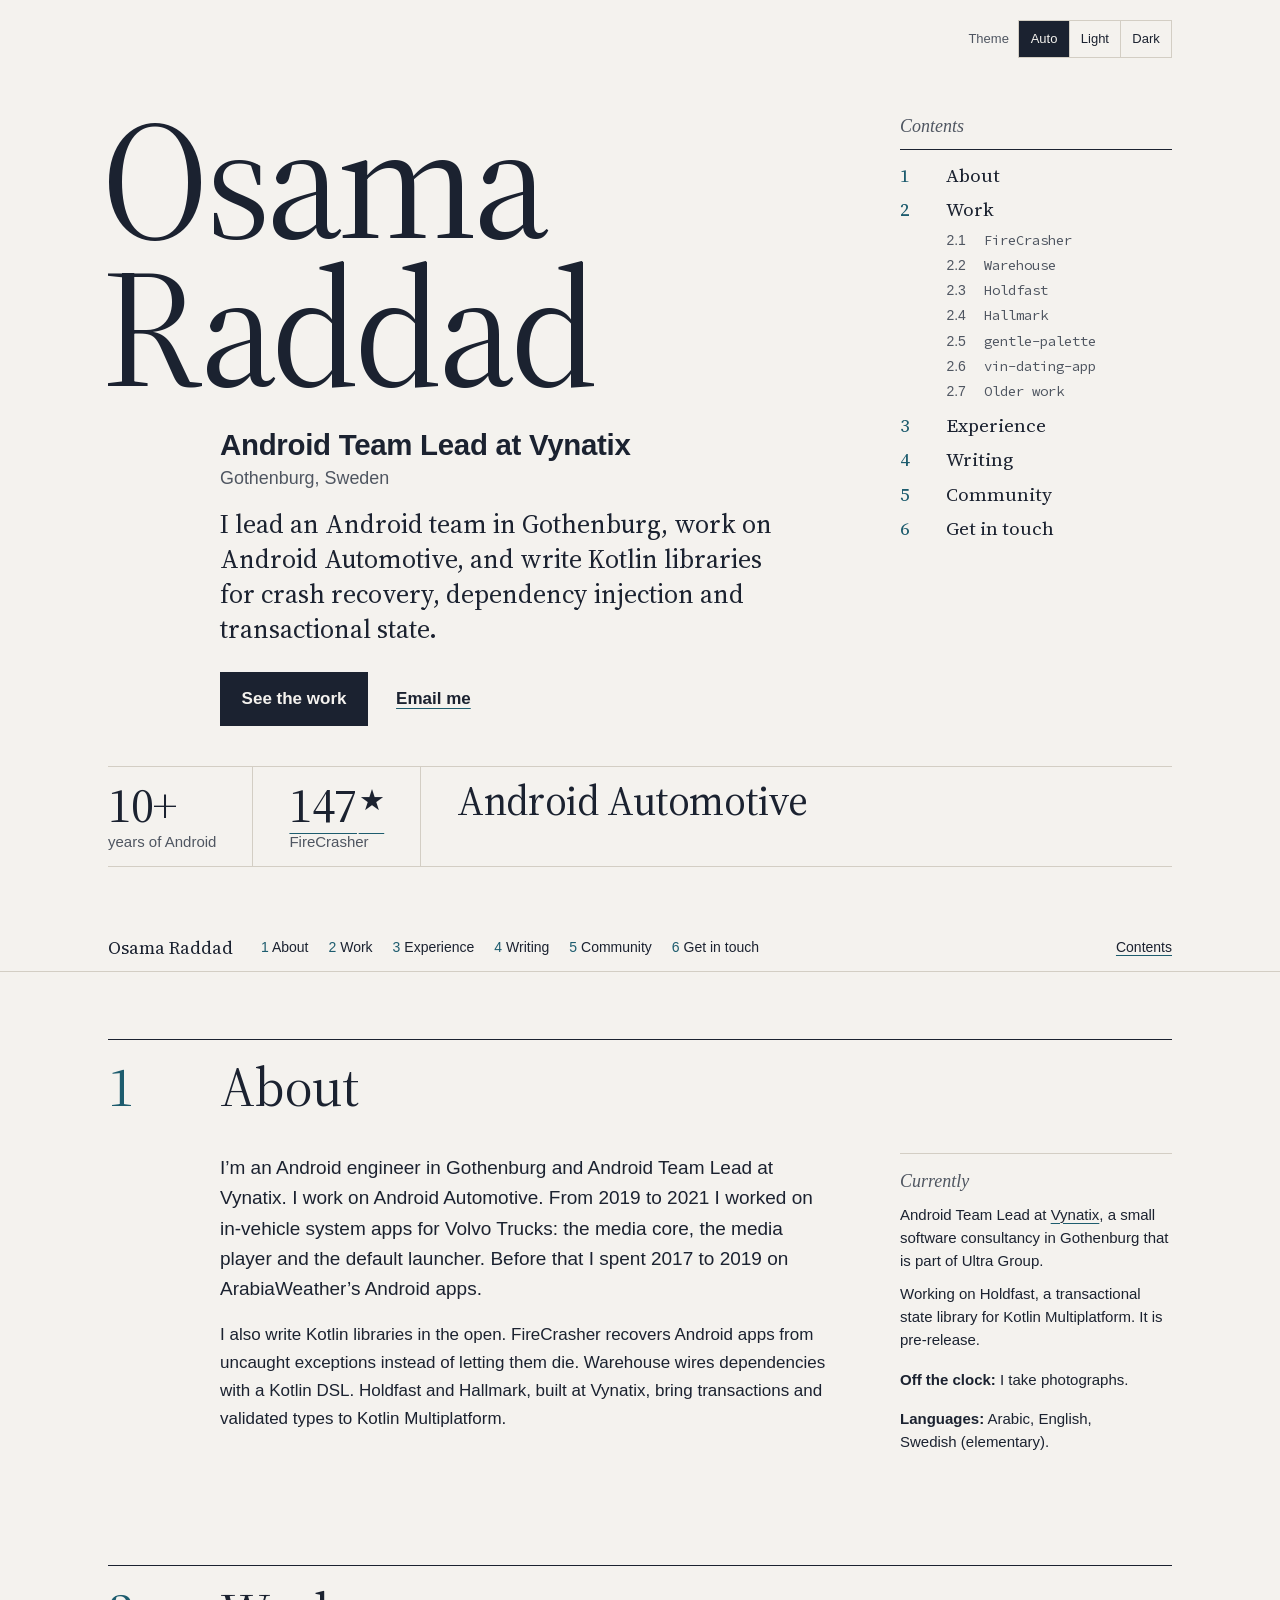
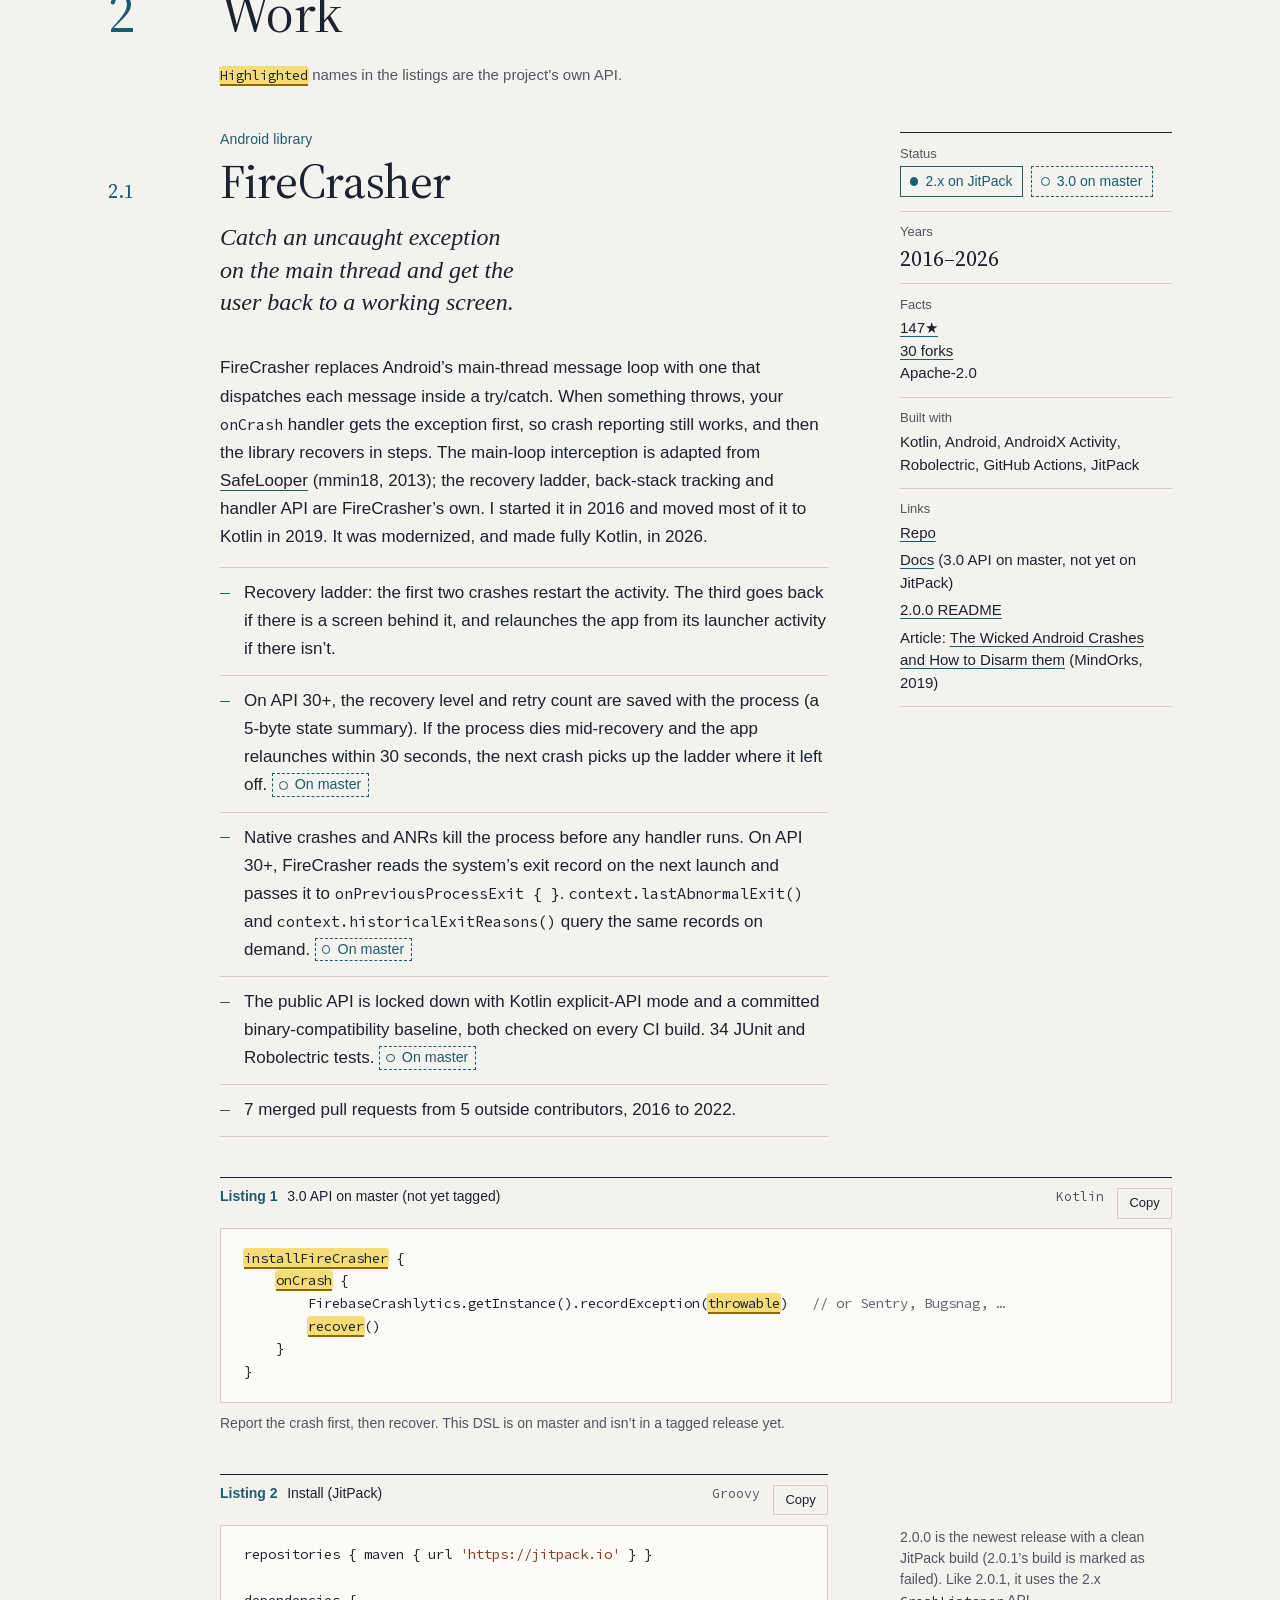
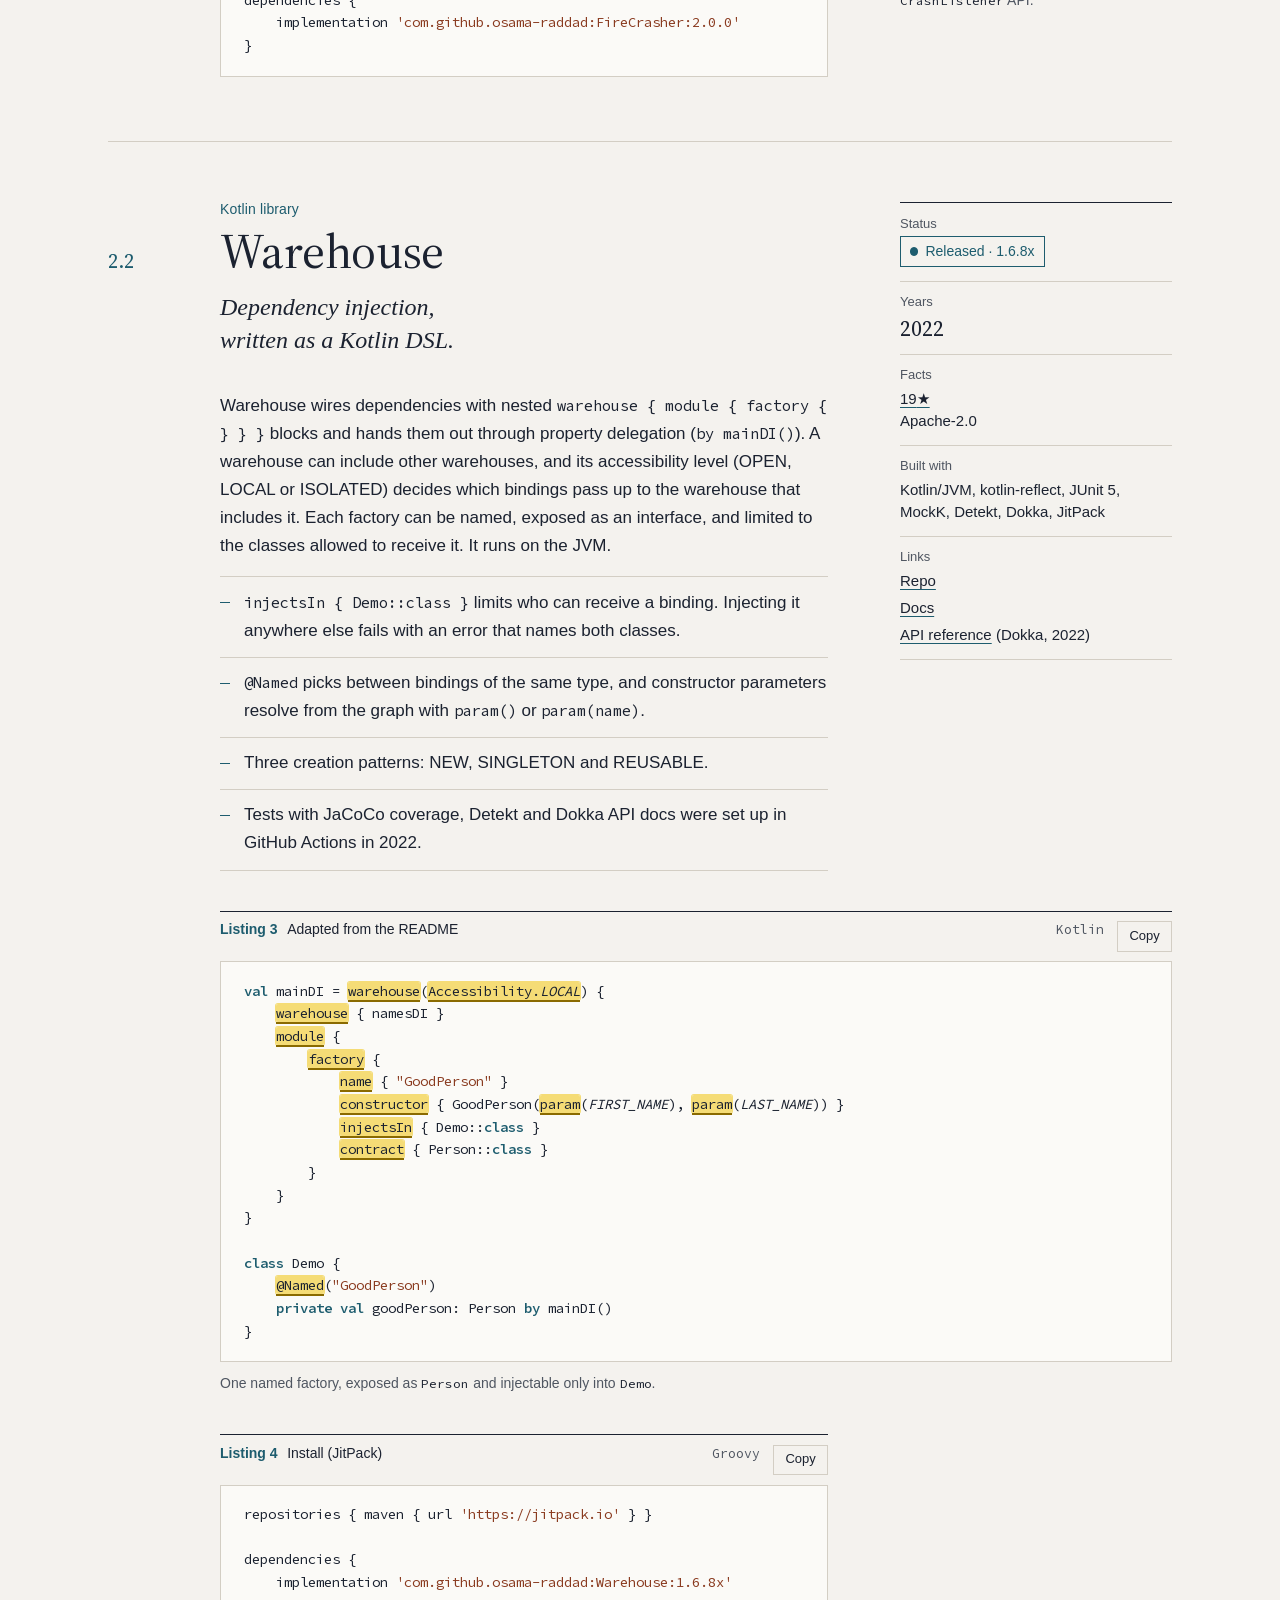
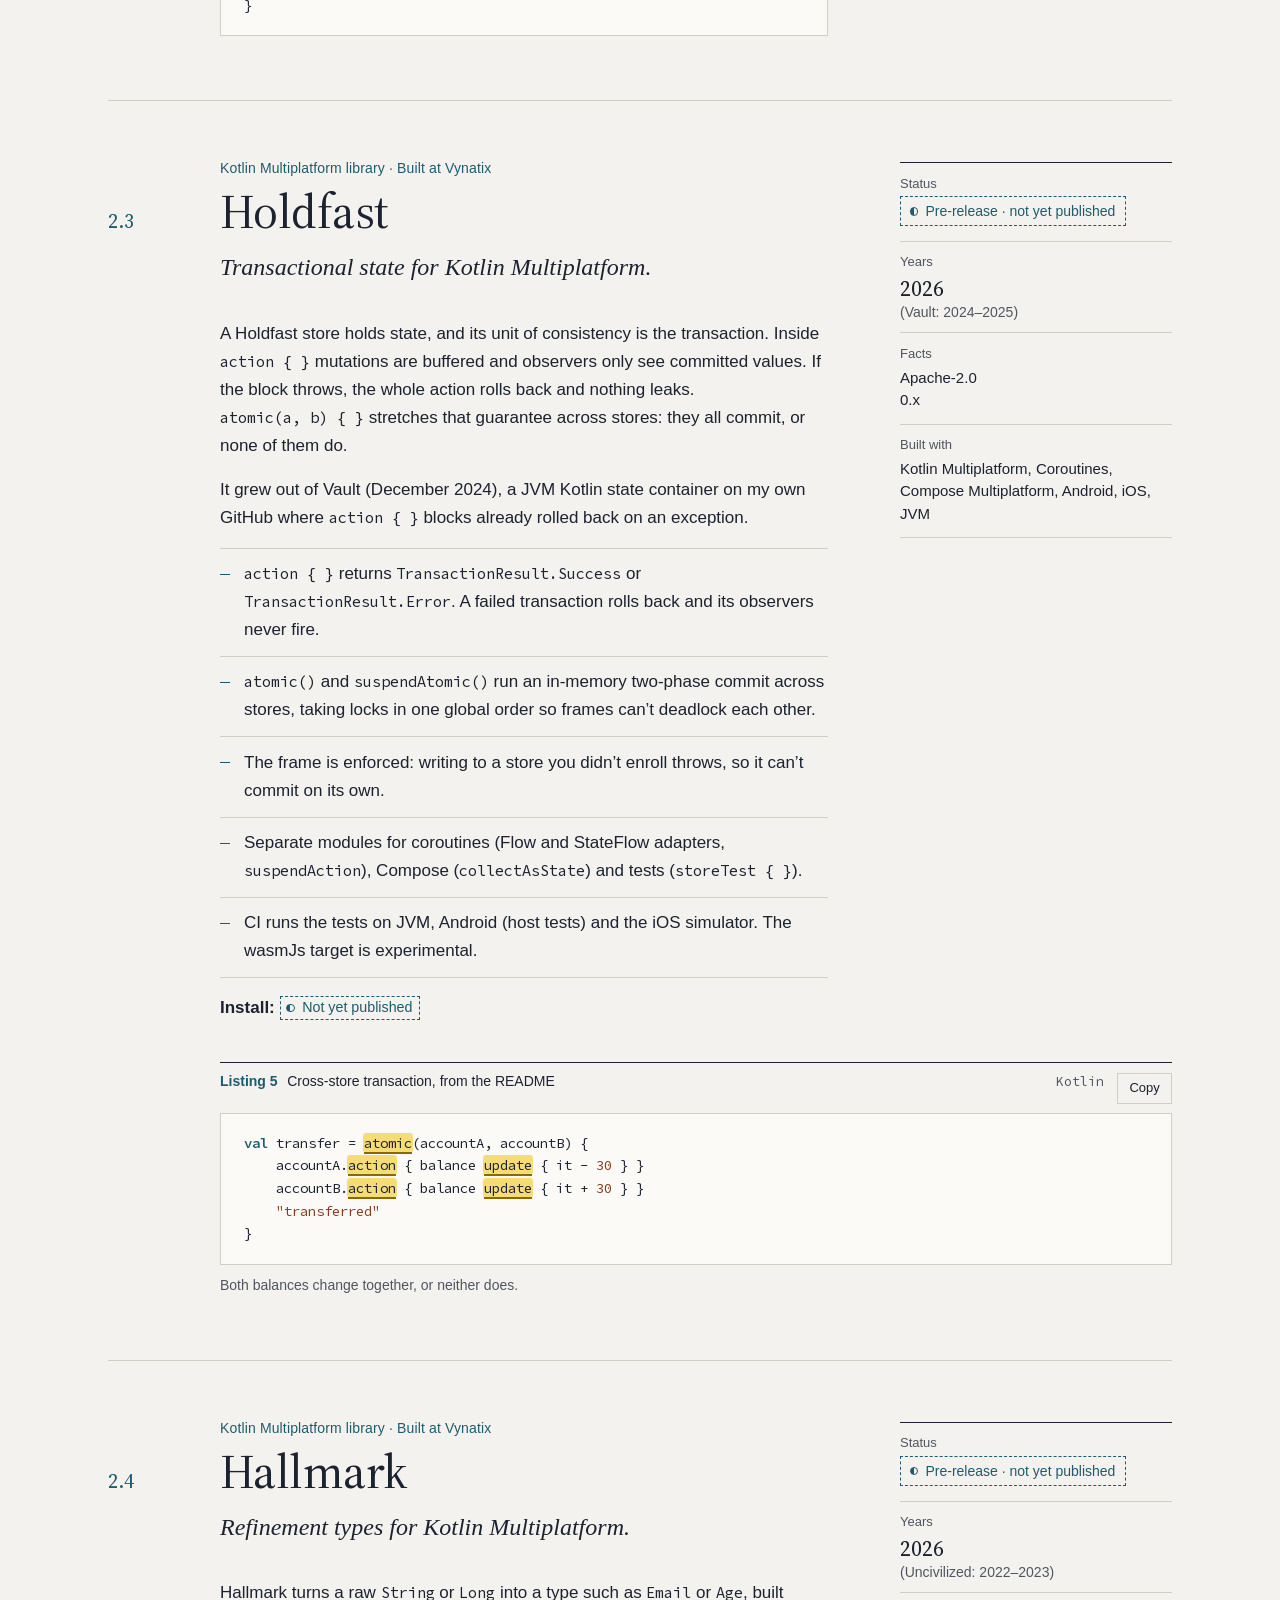
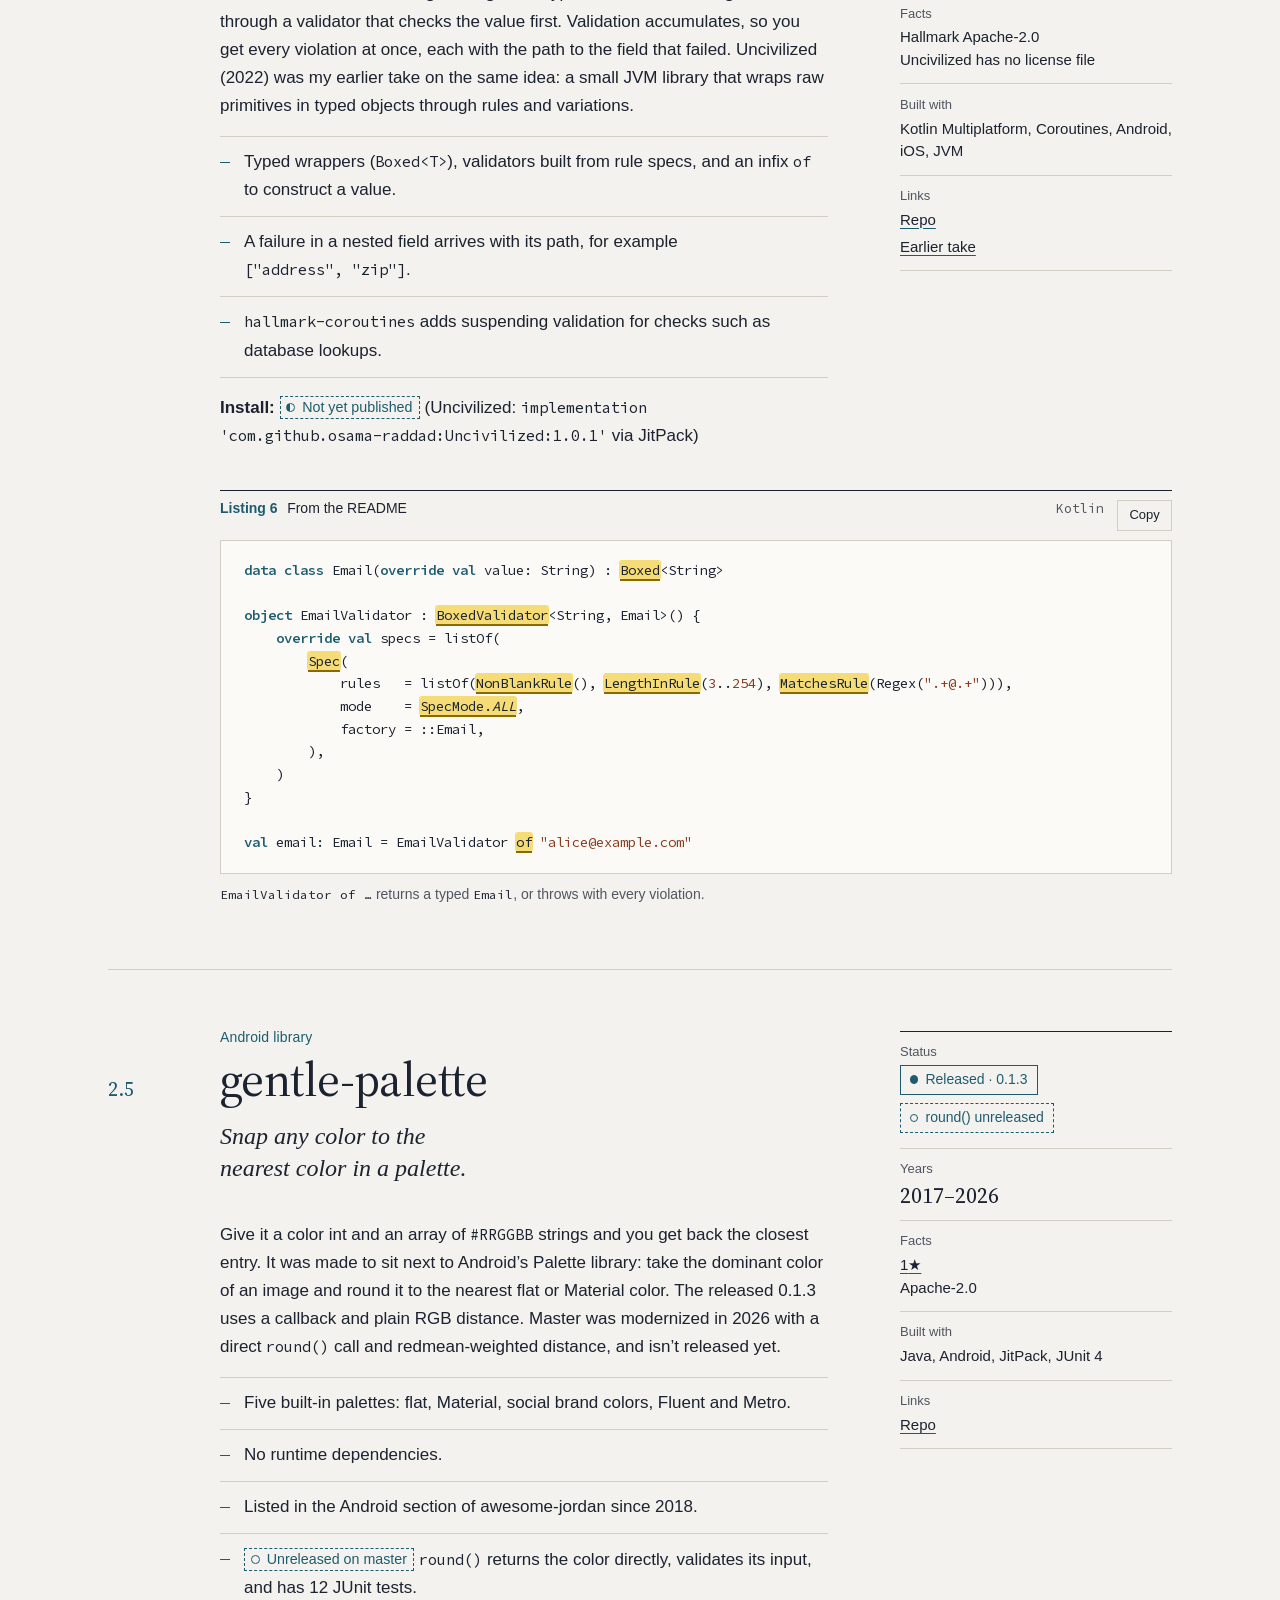
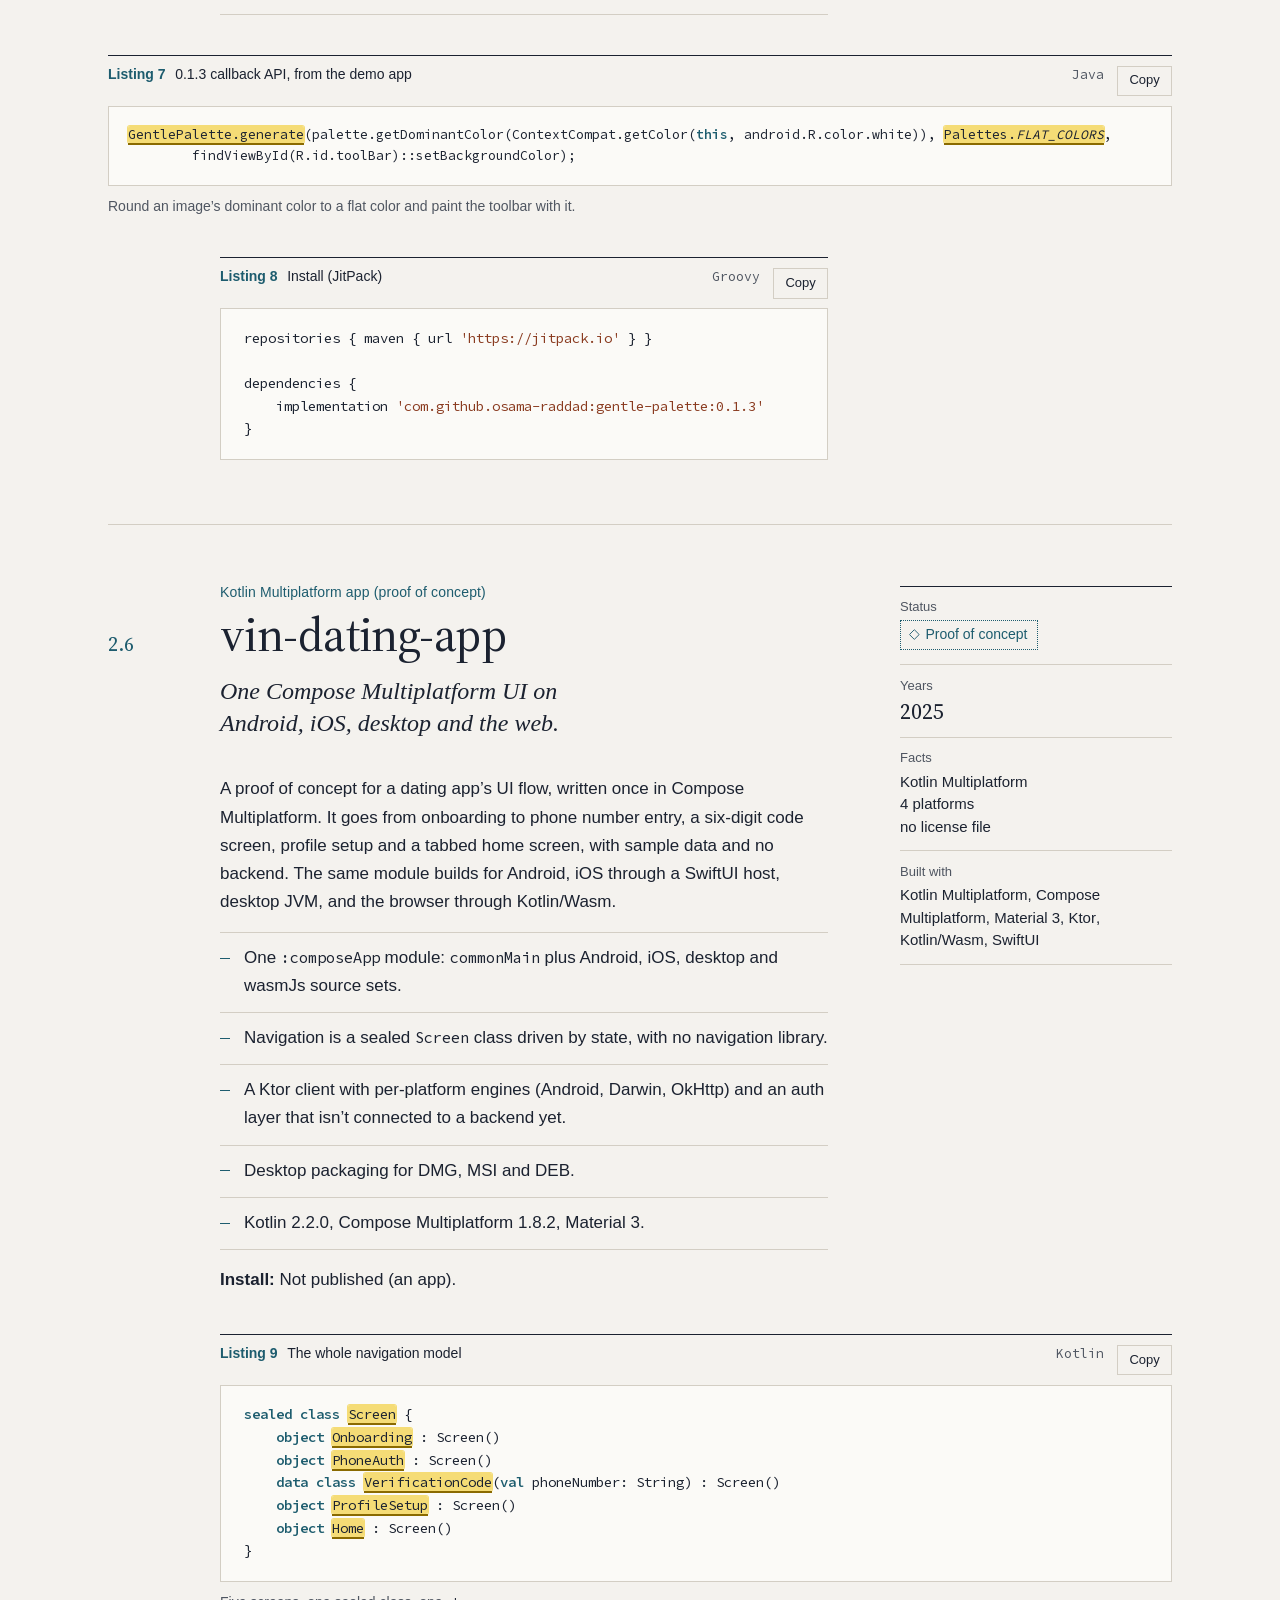
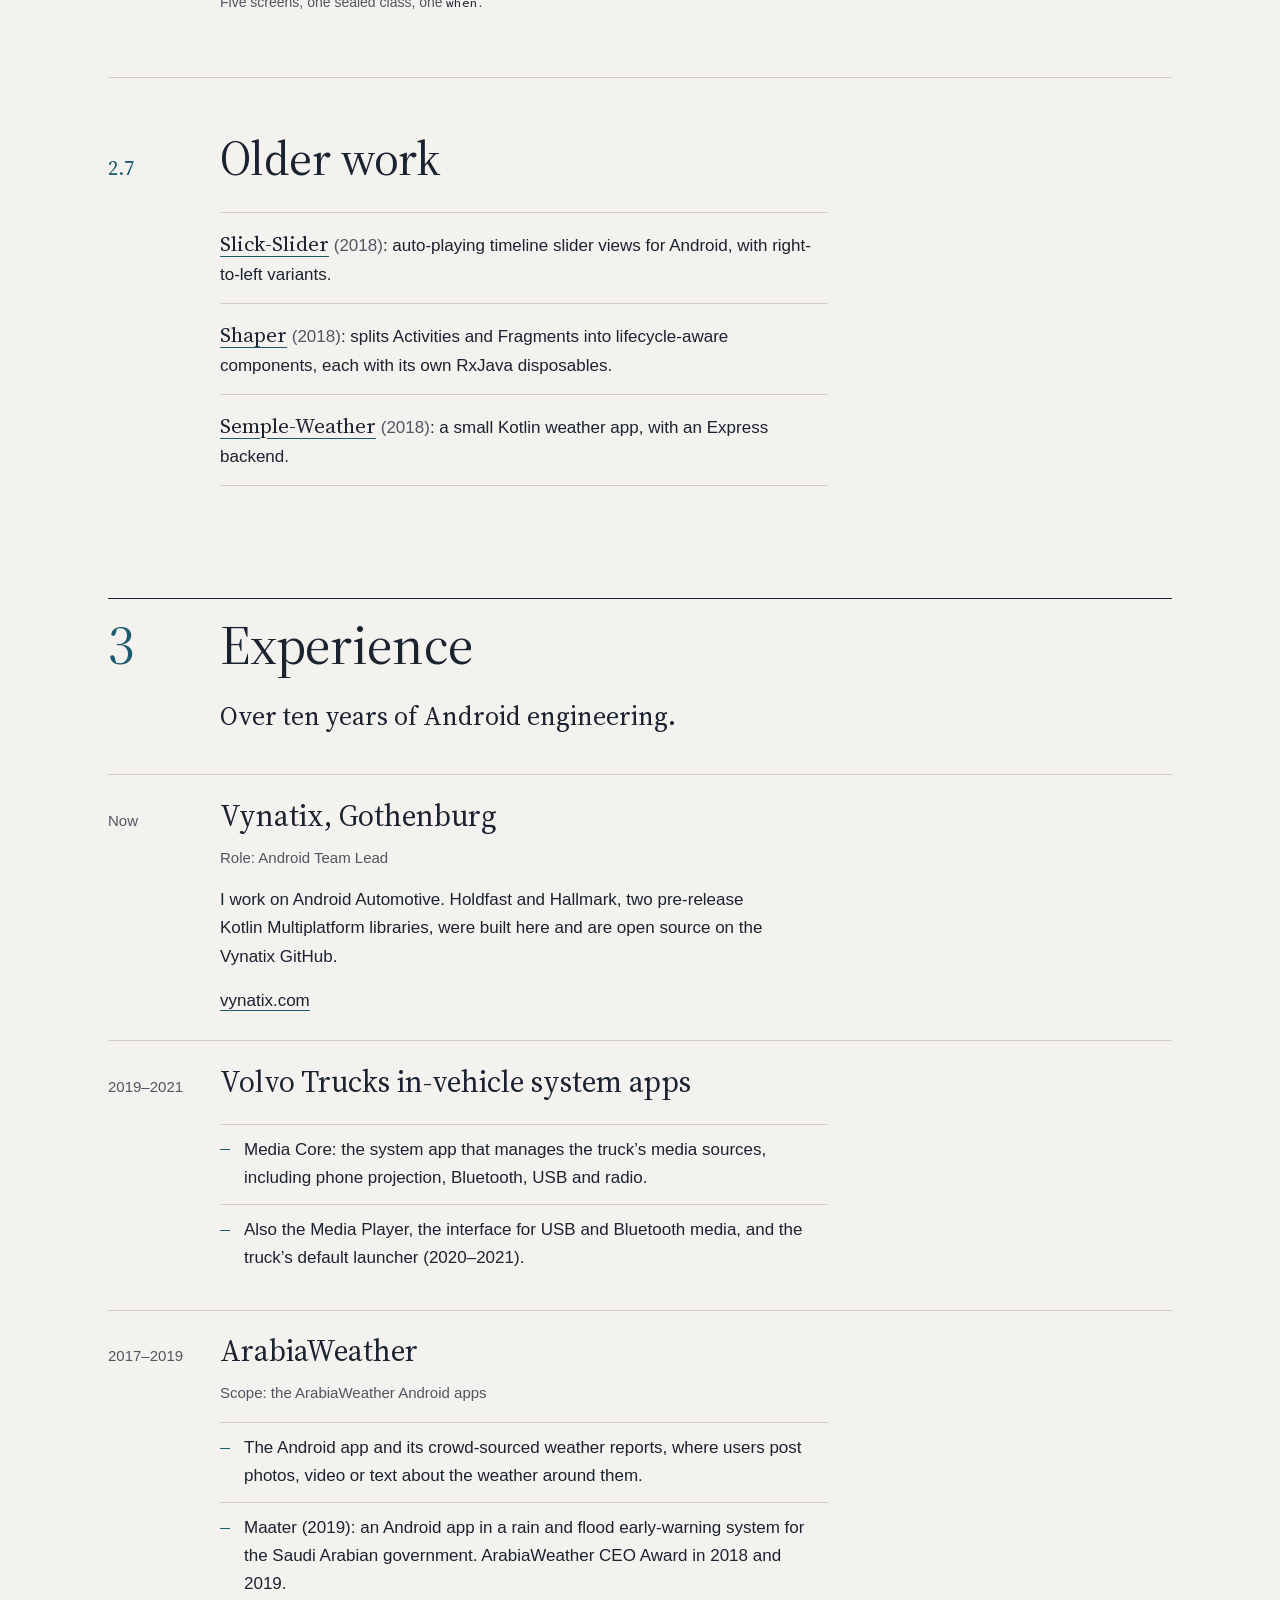
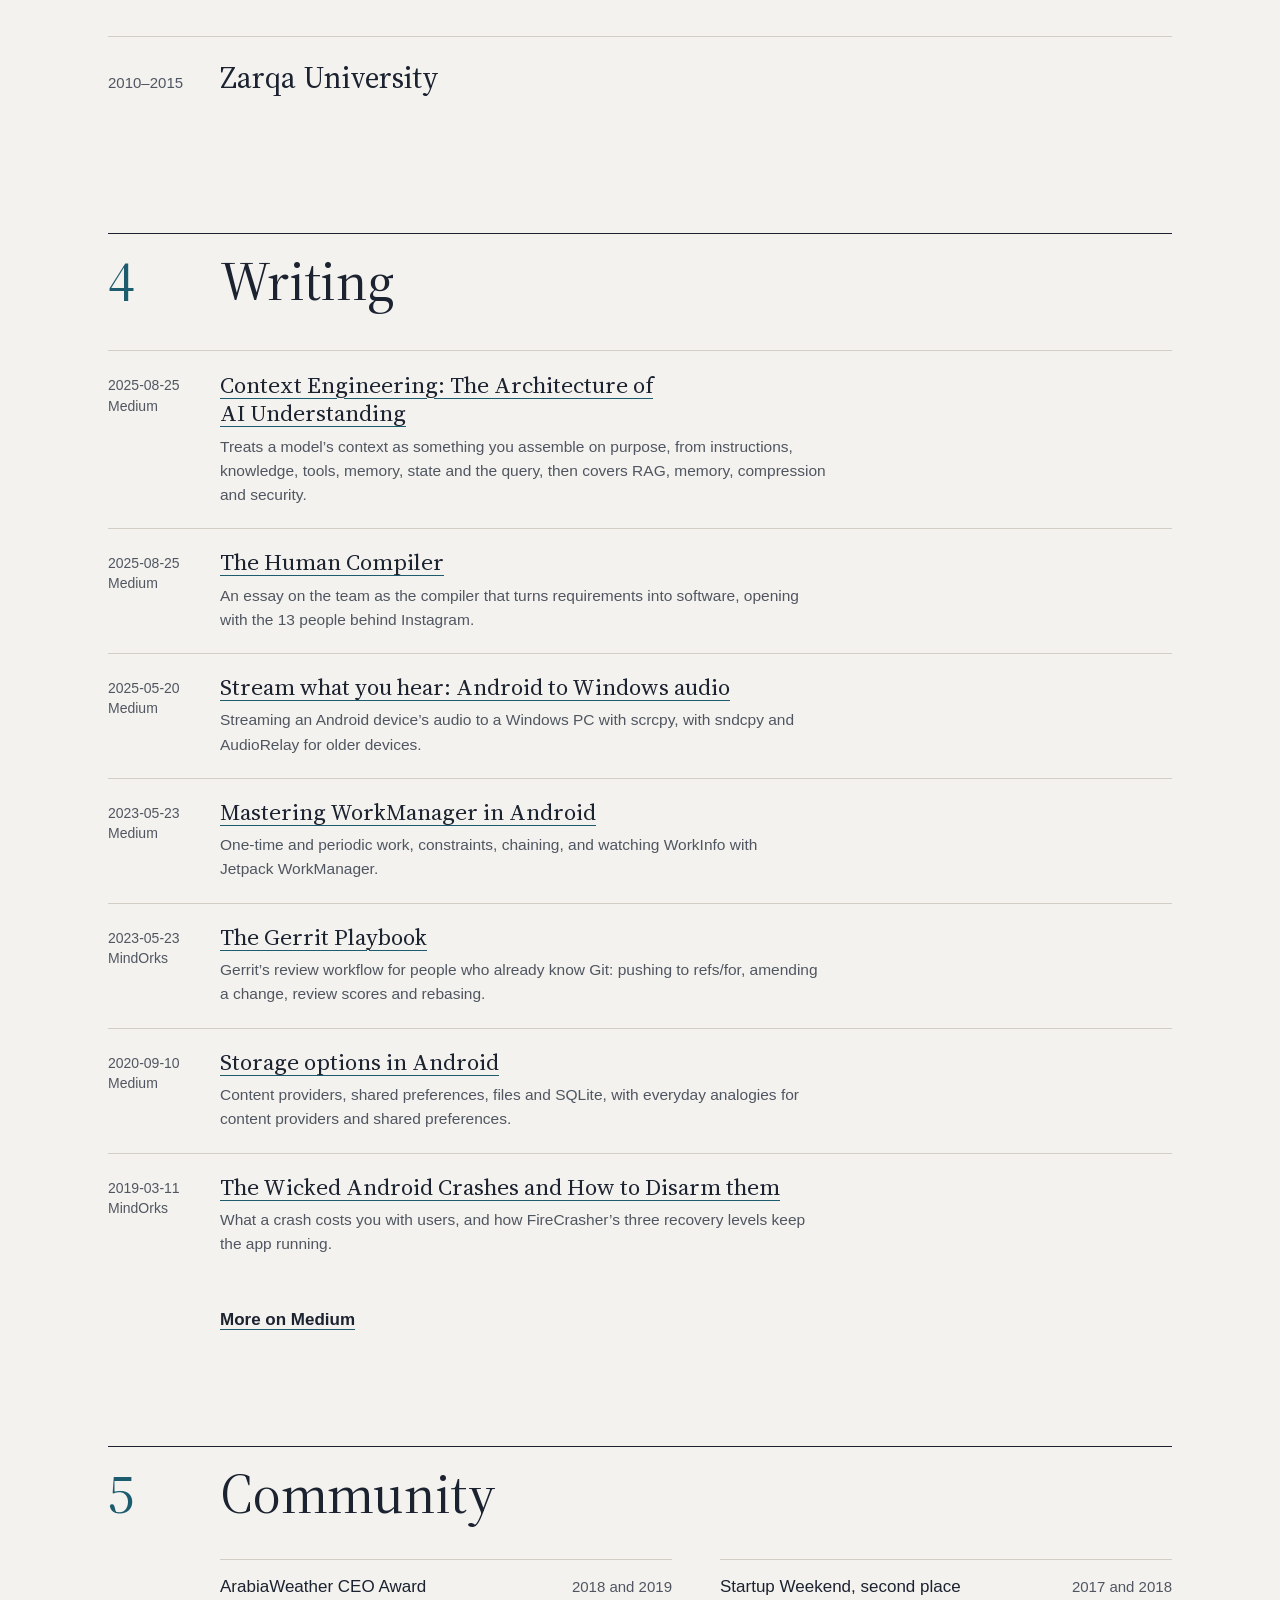
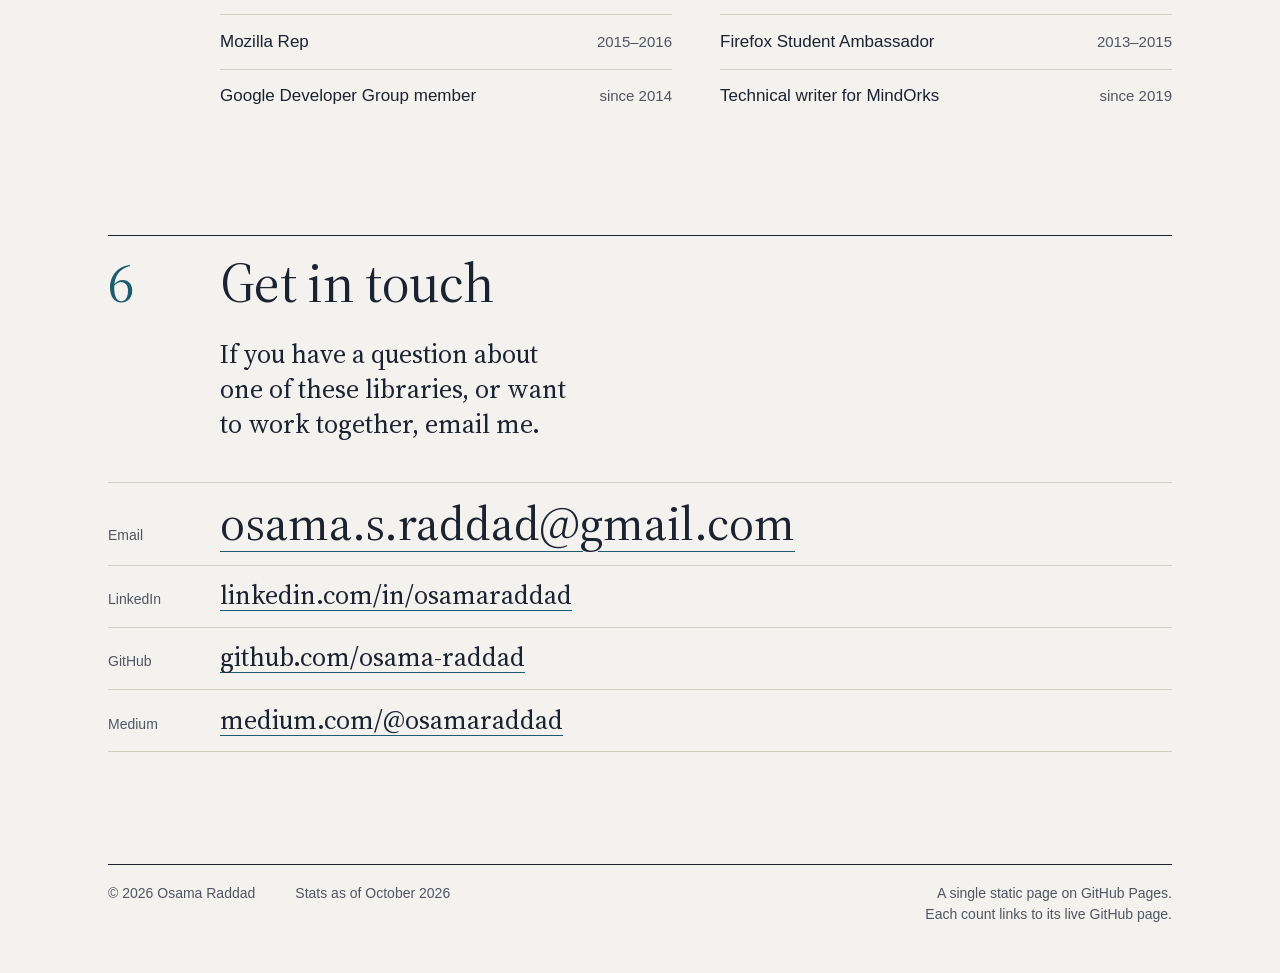
==== commit fb59ec63: "Link star and fork counts to their GitHub pages Make the four hand-typed star and fork counts (FireC" ====
--- a/index.html
+++ b/index.html
@@ -68,7 +68,7 @@
 
   <ul class="quick-facts" aria-label="Quick facts">
     <li class="qf"><span class="qf-fig">10+</span> <span class="qf-cap">years of Android</span></li>
-    <li class="qf"><span class="qf-cap">FireCrasher</span><span class="vh"> · </span><span class="qf-fig">147<span class="star" aria-hidden="true">★</span><span class="vh"> GitHub stars</span></span></li>
+    <li class="qf"><span class="qf-cap">FireCrasher</span><span class="vh"> · </span><span class="qf-fig"><a href="https://github.com/osama-raddad/FireCrasher/stargazers">147<span class="star" aria-hidden="true">★</span><span class="vh"> GitHub stars</span></a></span></li>
     <li class="qf qf--wide"><span class="qf-fig">Android Automotive</span></li>
   </ul>
 
@@ -186,7 +186,7 @@
       <dl class="meta">
         <div class="meta-status"><dt>Status</dt><dd><ul class="stamps"><li class="stamp stamp--released">2.x on JitPack</li> <li class="stamp stamp--master">3.0 on master</li></ul></dd></div>
         <div><dt>Years</dt><dd class="years">2016–2026</dd></div>
-        <div><dt>Facts</dt><dd><ul class="facts"><li>147<span aria-hidden="true">★</span><span class="vh"> GitHub stars</span></li><li>30 forks</li><li>Apache-2.0</li></ul></dd></div>
+        <div><dt>Facts</dt><dd><ul class="facts"><li><a href="https://github.com/osama-raddad/FireCrasher/stargazers">147<span aria-hidden="true">★</span><span class="vh"> GitHub stars</span></a></li><li><a href="https://github.com/osama-raddad/FireCrasher/forks">30 forks</a></li><li>Apache-2.0</li></ul></dd></div>
         <div class="meta-tags"><dt>Built with</dt><dd><ul class="tags"><li>Kotlin</li><li>Android</li><li>AndroidX Activity</li><li>Robolectric</li><li>GitHub Actions</li><li>JitPack</li></ul></dd></div>
         <div class="meta-links"><dt>Links</dt><dd><ul class="links">
           <li><a href="https://github.com/osama-raddad/FireCrasher"><span class="vh">FireCrasher </span>Repo</a></li>
@@ -254,7 +254,7 @@
       <dl class="meta">
         <div class="meta-status"><dt>Status</dt><dd><ul class="stamps"><li class="stamp stamp--released">Released · 1.6.8x</li></ul></dd></div>
         <div><dt>Years</dt><dd class="years">2022</dd></div>
-        <div><dt>Facts</dt><dd><ul class="facts"><li>19<span aria-hidden="true">★</span><span class="vh"> GitHub stars</span></li><li>Apache-2.0</li></ul></dd></div>
+        <div><dt>Facts</dt><dd><ul class="facts"><li><a href="https://github.com/osama-raddad/Warehouse/stargazers">19<span aria-hidden="true">★</span><span class="vh"> GitHub stars</span></a></li><li>Apache-2.0</li></ul></dd></div>
         <div class="meta-tags"><dt>Built with</dt><dd><ul class="tags"><li>Kotlin/JVM</li><li>kotlin-reflect</li><li>JUnit 5</li><li>MockK</li><li>Detekt</li><li>Dokka</li><li>JitPack</li></ul></dd></div>
         <div class="meta-links"><dt>Links</dt><dd><ul class="links">
           <li><a href="https://github.com/osama-raddad/Warehouse"><span class="vh">Warehouse </span>Repo</a></li>
@@ -409,7 +409,7 @@
       <dl class="meta">
         <div class="meta-status"><dt>Status</dt><dd><ul class="stamps"><li class="stamp stamp--released">Released · 0.1.3</li> <li class="stamp stamp--master"><span class="vh">(</span>round() unreleased<span class="vh">)</span></li></ul></dd></div>
         <div><dt>Years</dt><dd class="years">2017–2026</dd></div>
-        <div><dt>Facts</dt><dd><ul class="facts"><li>1<span aria-hidden="true">★</span><span class="vh"> GitHub stars</span></li><li>Apache-2.0</li></ul></dd></div>
+        <div><dt>Facts</dt><dd><ul class="facts"><li><a href="https://github.com/osama-raddad/gentle-palette/stargazers">1<span aria-hidden="true">★</span><span class="vh"> GitHub stars</span></a></li><li>Apache-2.0</li></ul></dd></div>
         <div class="meta-tags"><dt>Built with</dt><dd><ul class="tags"><li>Java</li><li>Android</li><li>JitPack</li><li>JUnit 4</li></ul></dd></div>
         <div class="meta-links"><dt>Links</dt><dd><ul class="links">
           <li><a href="https://github.com/osama-raddad/gentle-palette"><span class="vh">gentle-palette </span>Repo</a></li>
@@ -601,7 +601,7 @@
   <div class="colophon-inner">
     <p class="copyright">© 2026 Osama Raddad</p>
     <p class="stats">Stats as of October 2026</p>
-    <p class="about-page">A single static page on GitHub Pages. Star and fork counts come from the GitHub API.</p>
+    <p class="about-page">A single static page on GitHub Pages. Each count links to its live GitHub page.</p>
   </div>
 </footer>
 </body>
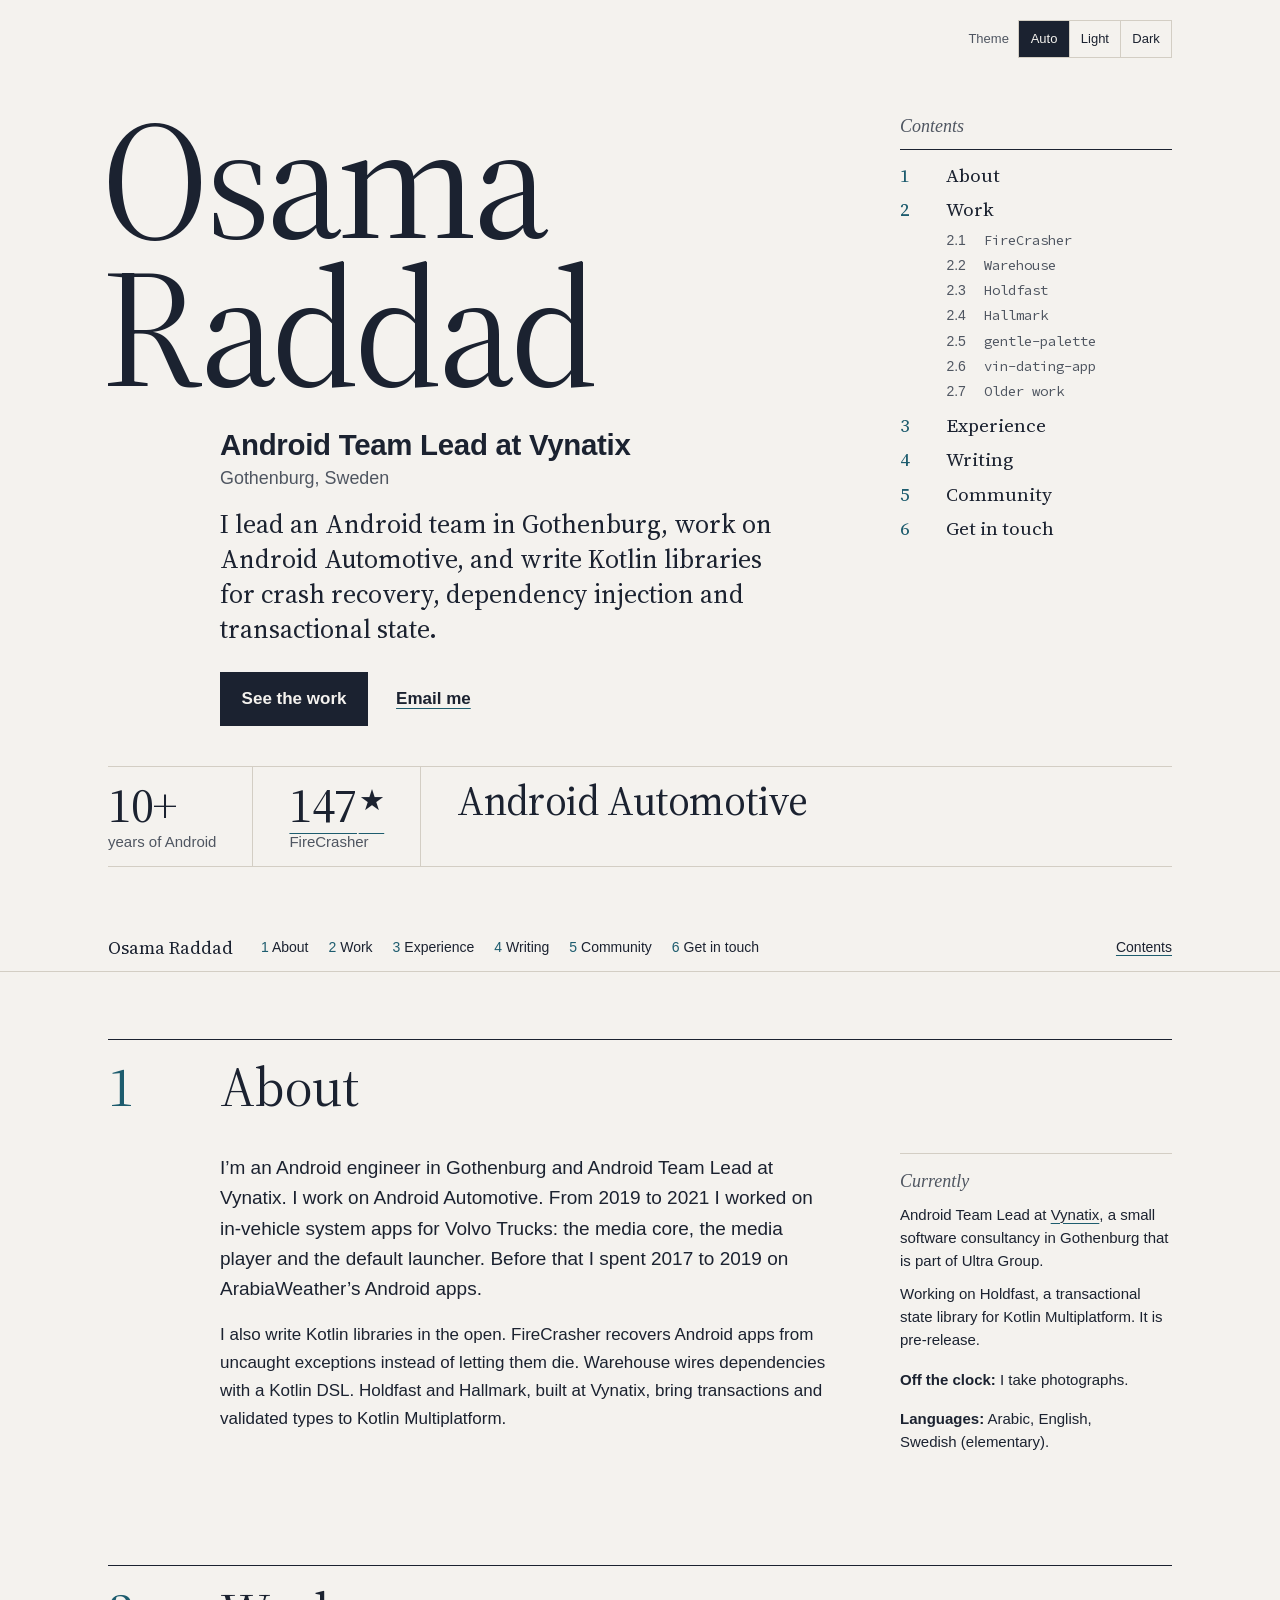
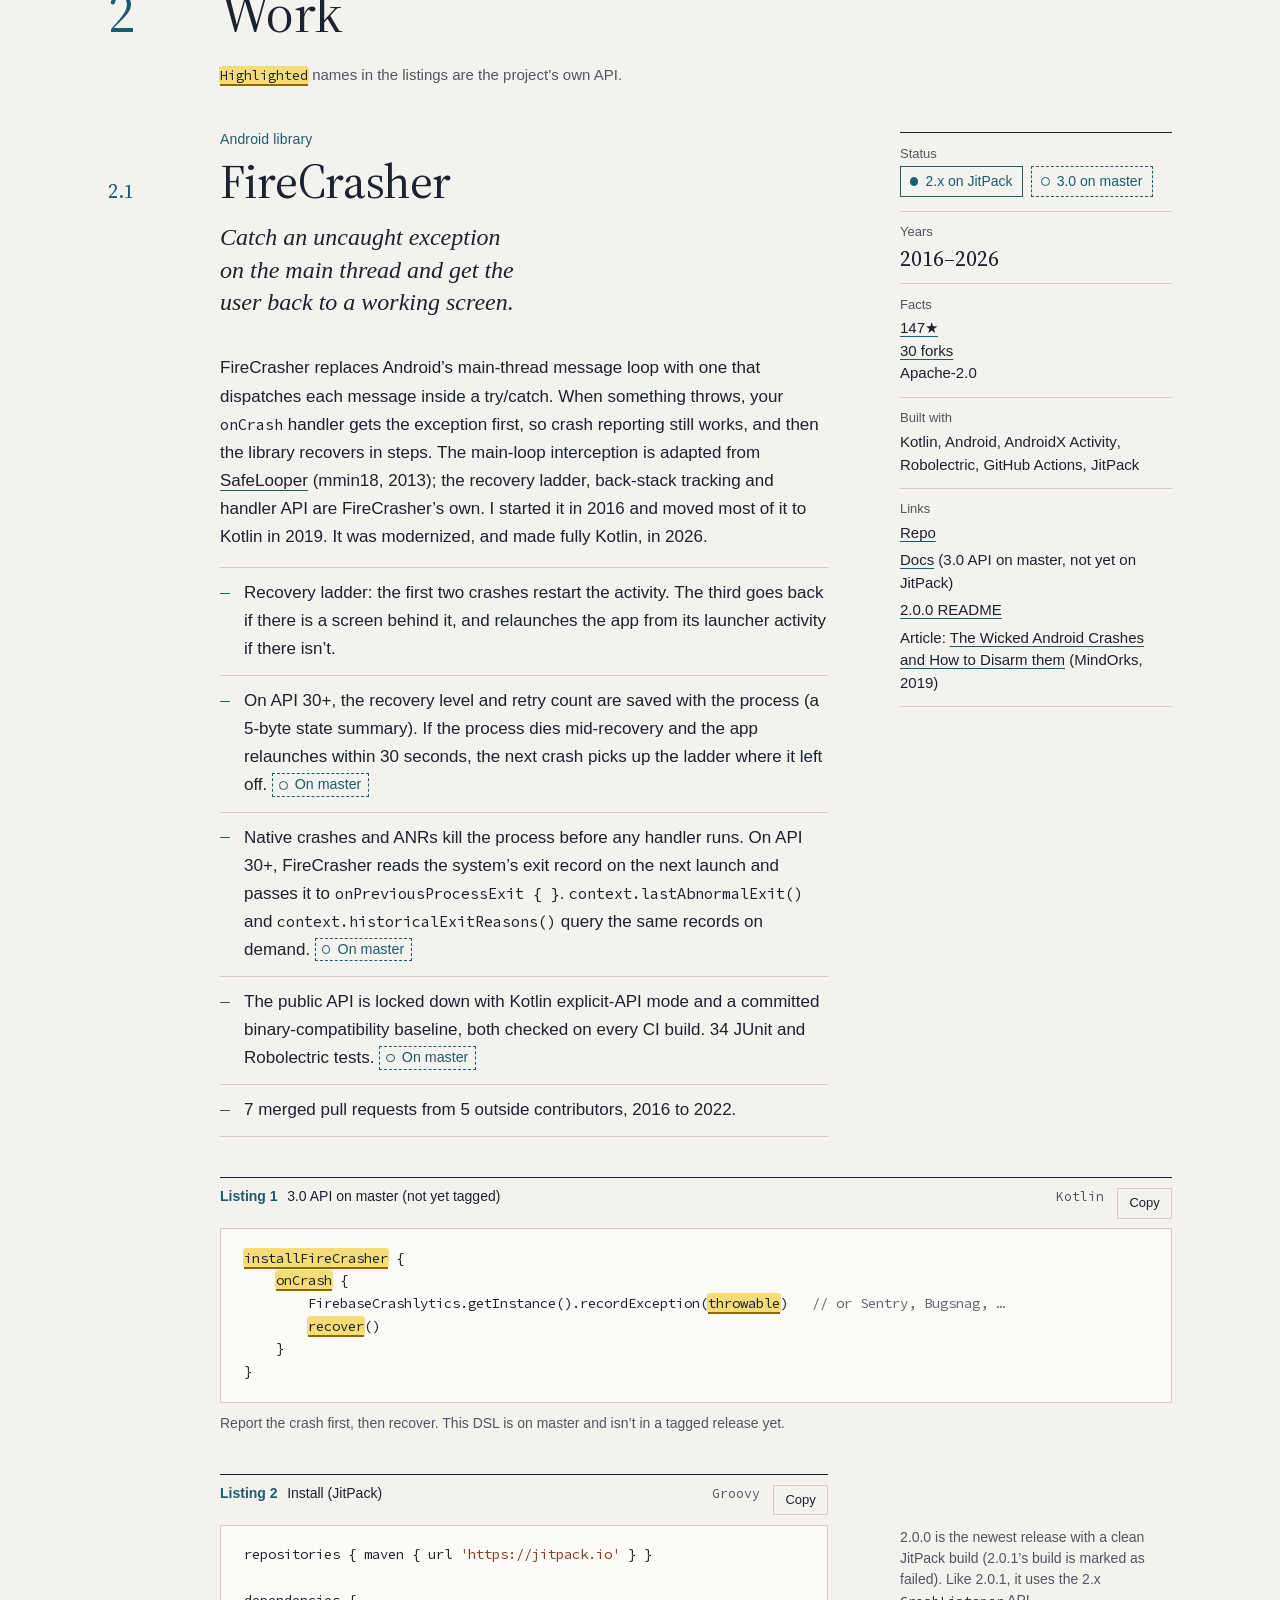
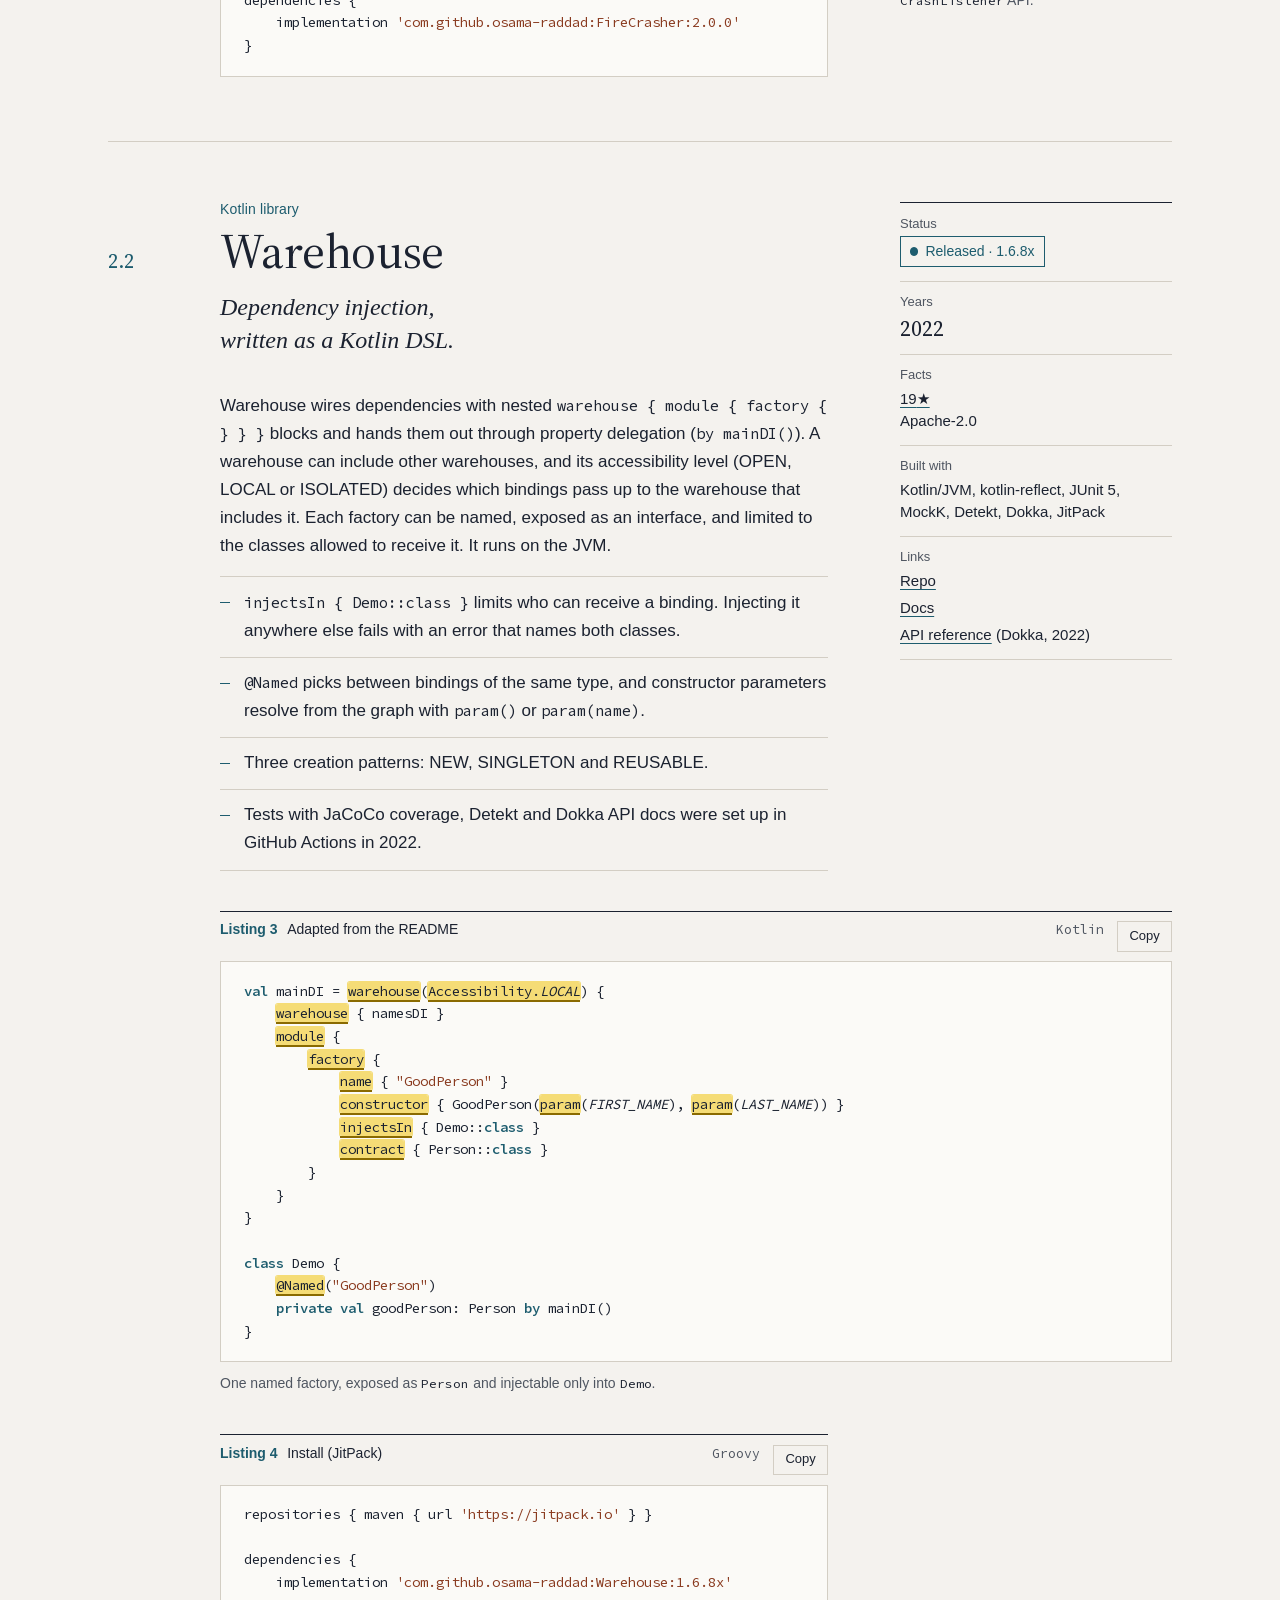
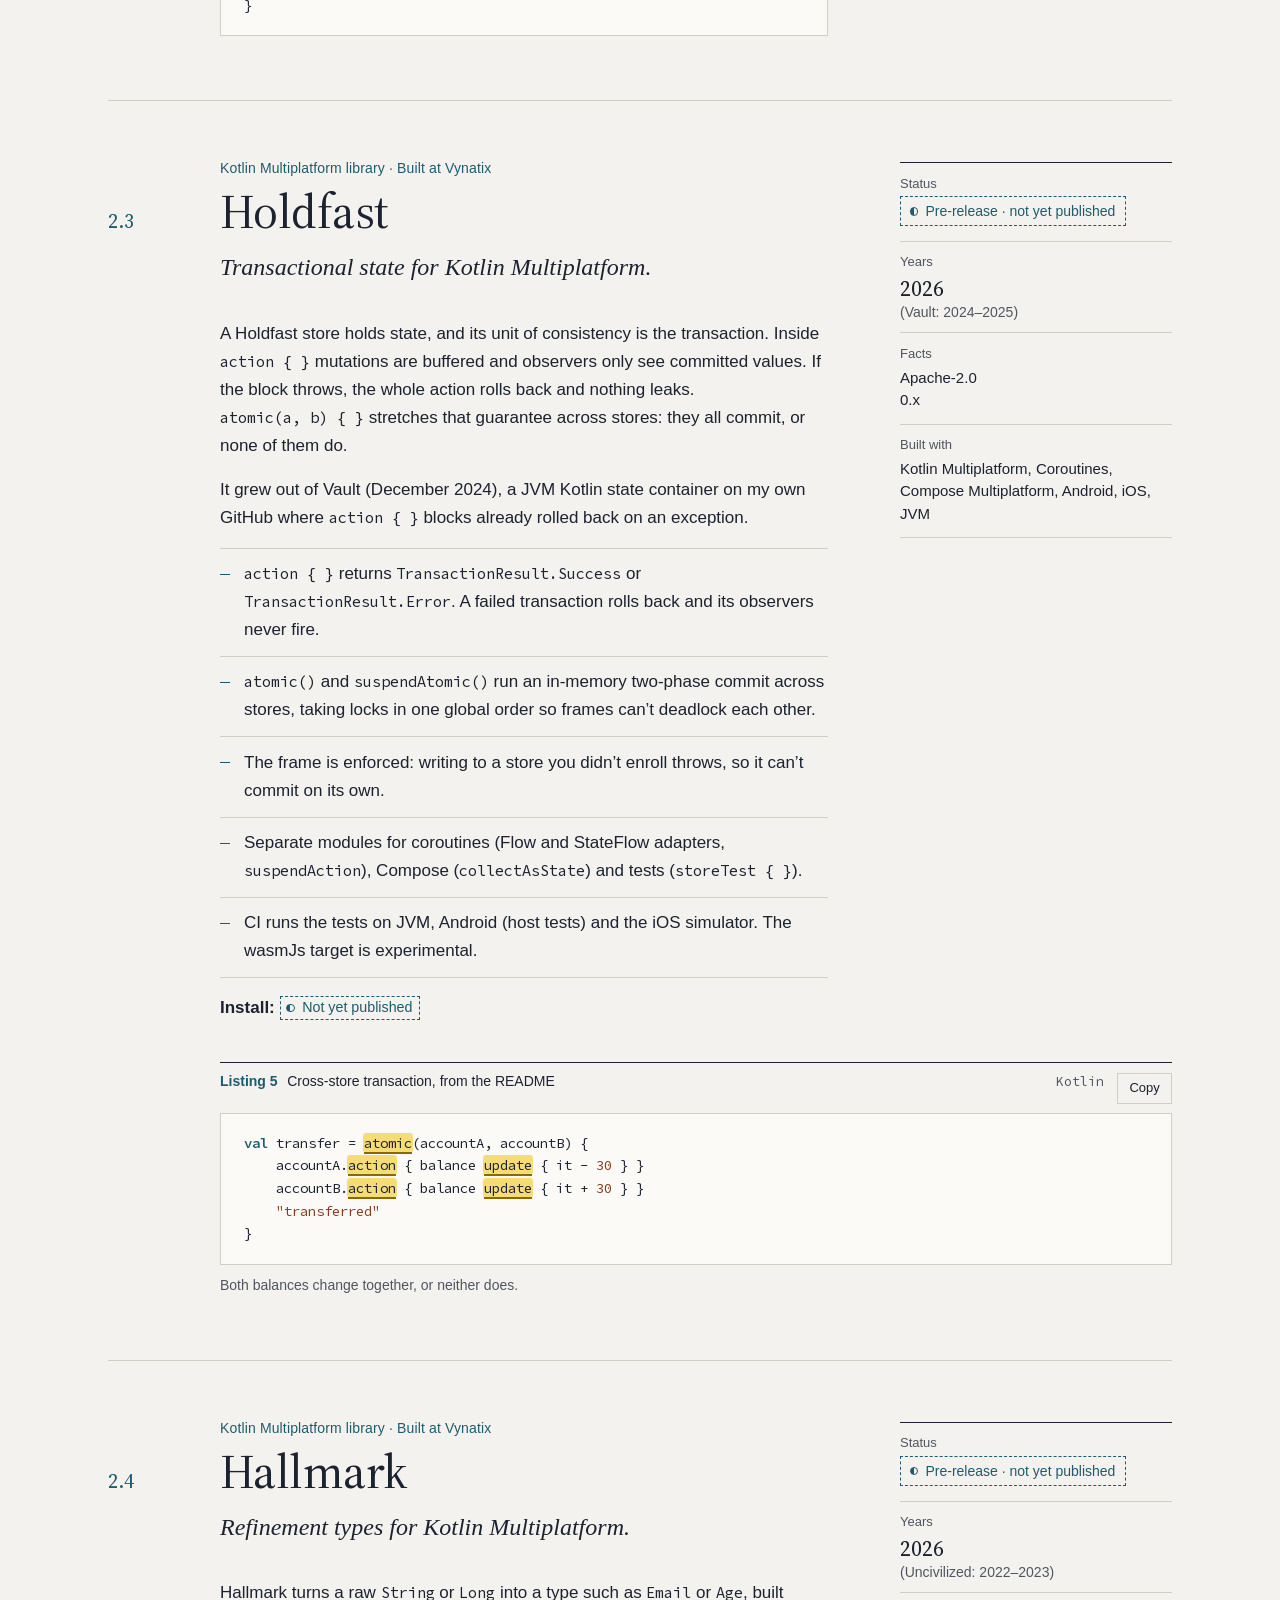
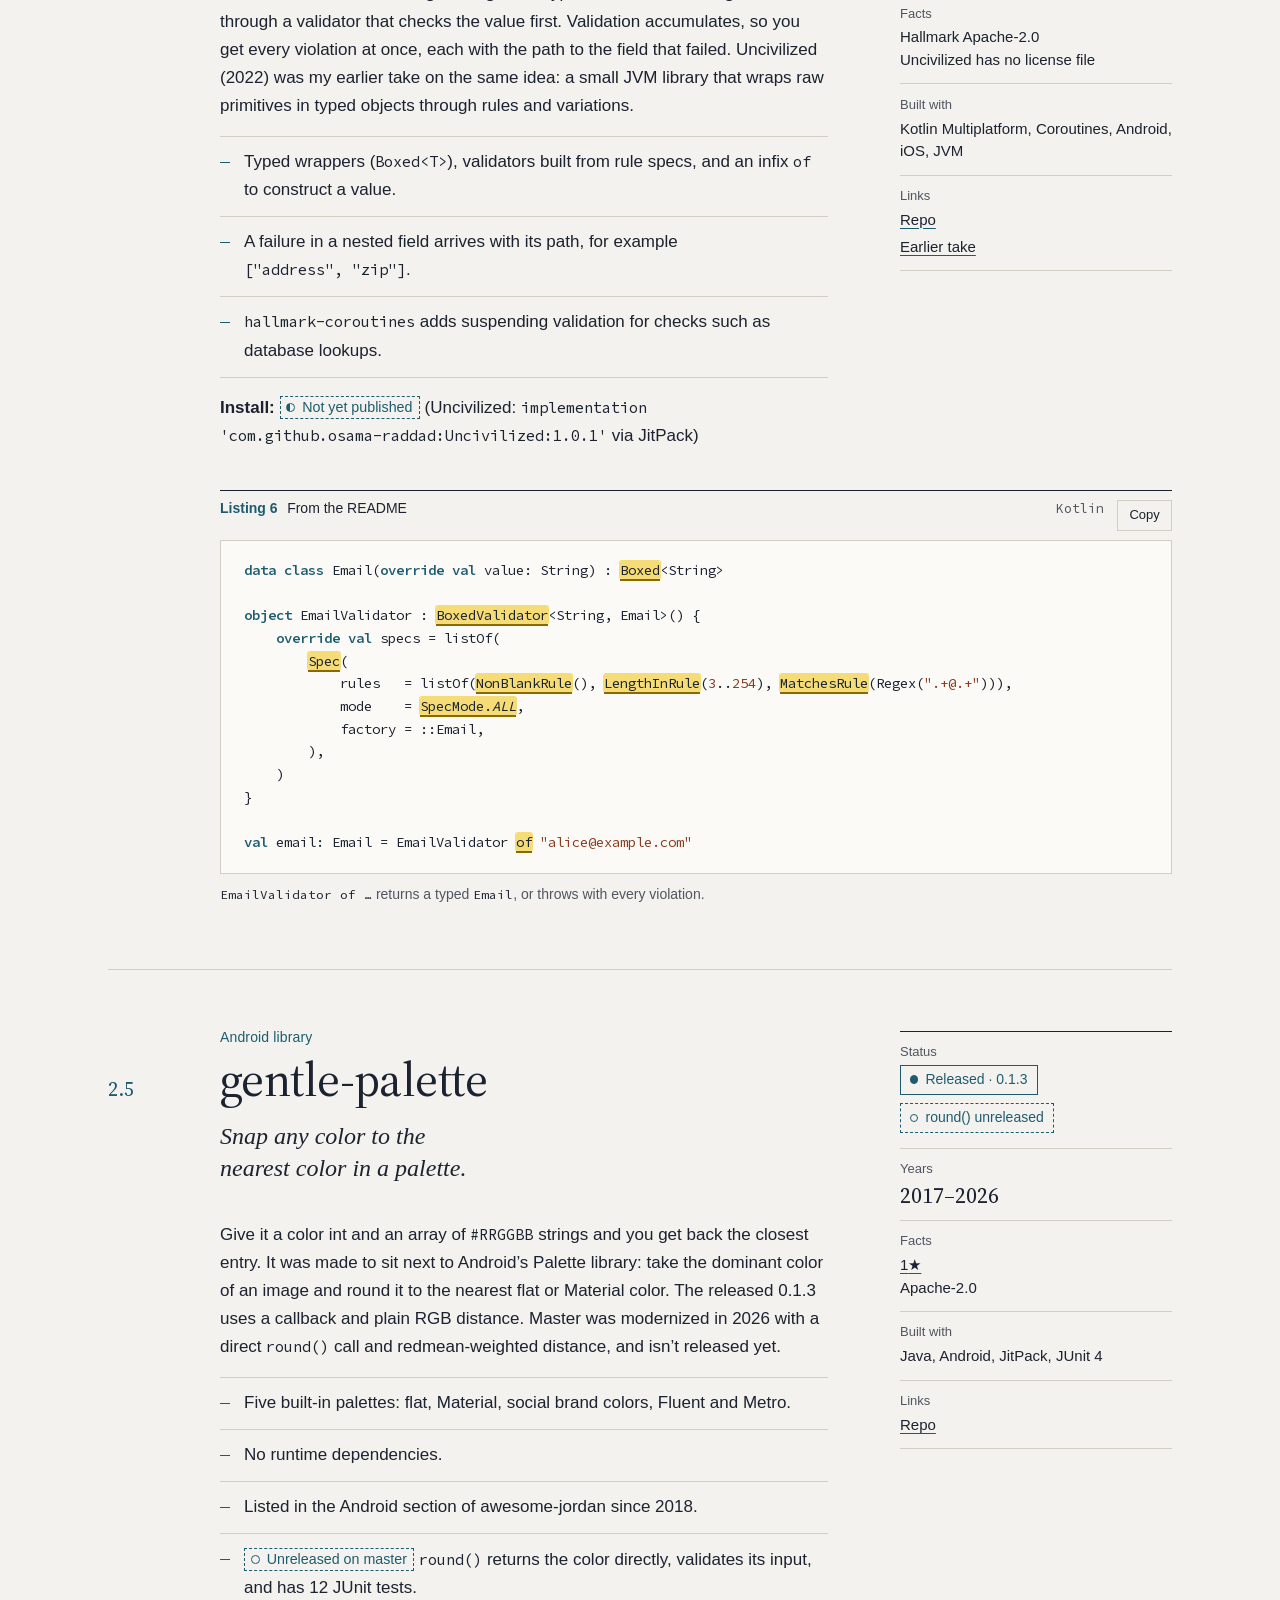
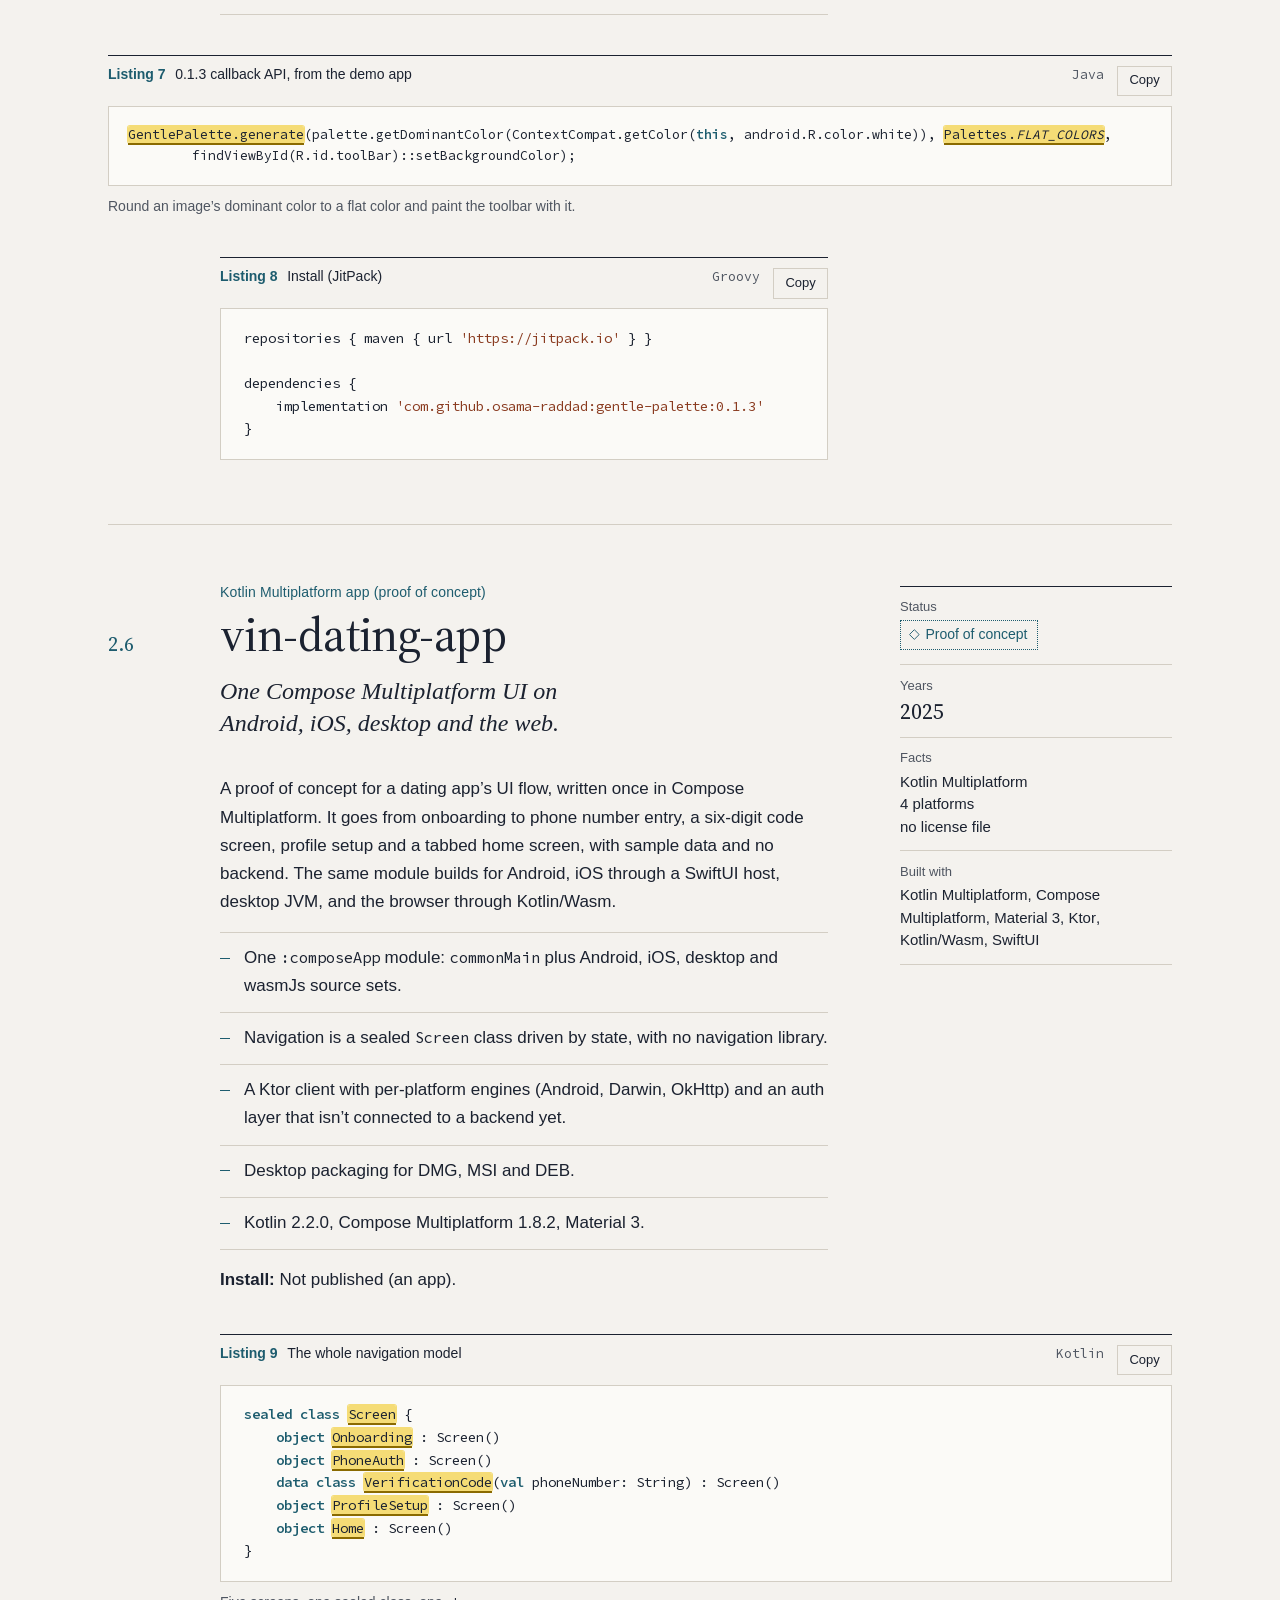
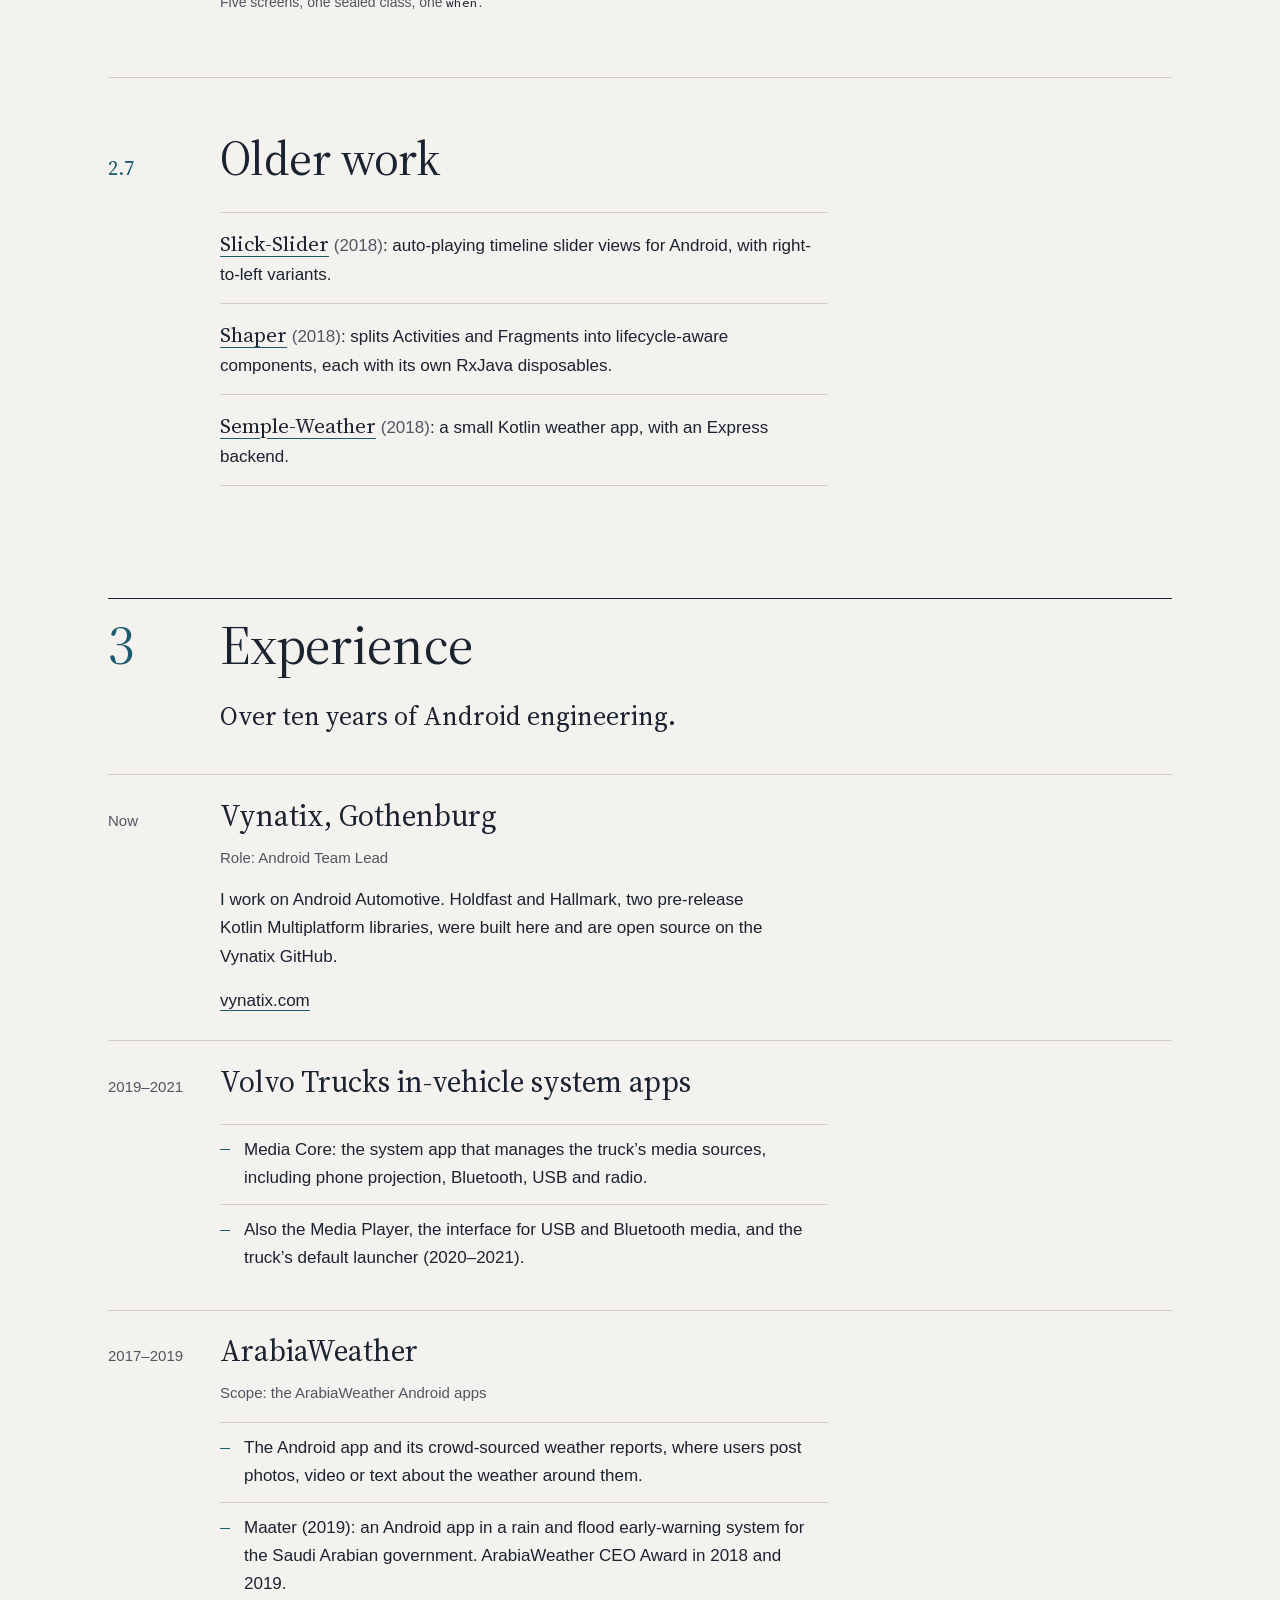
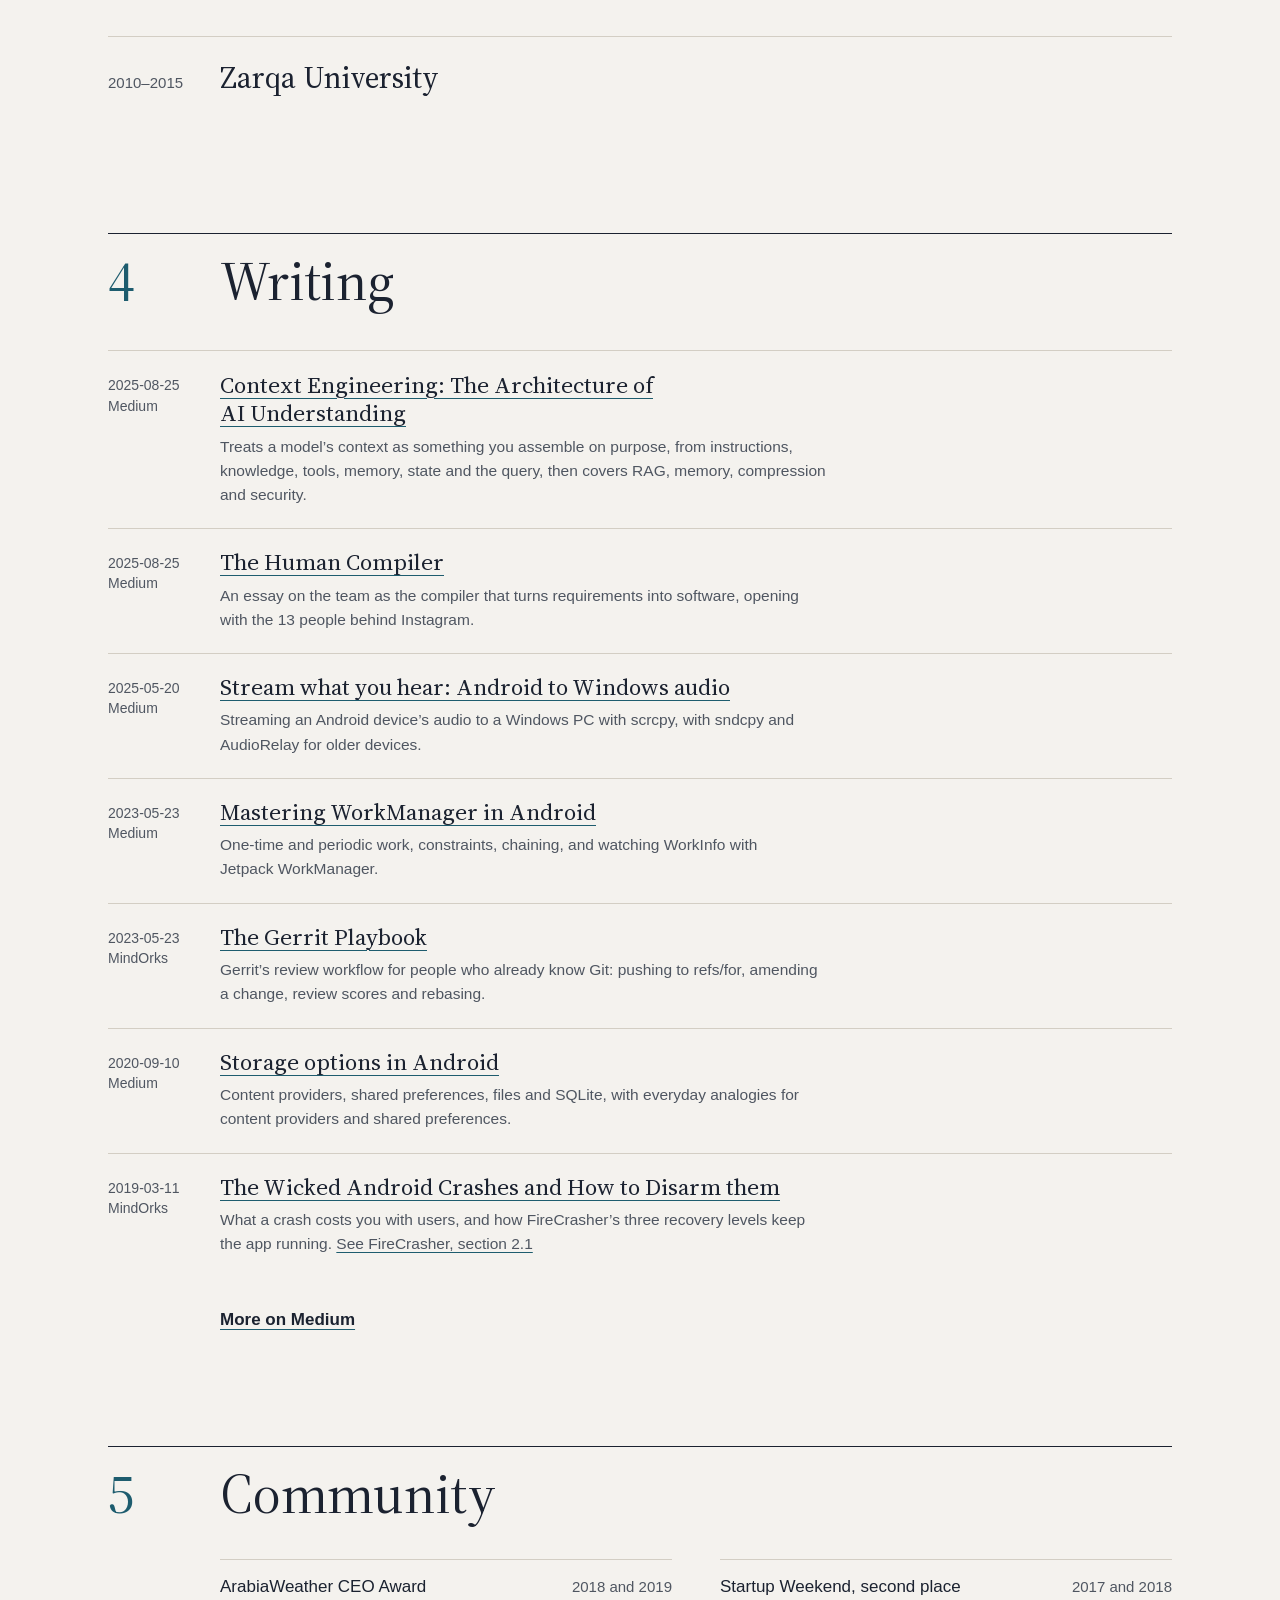
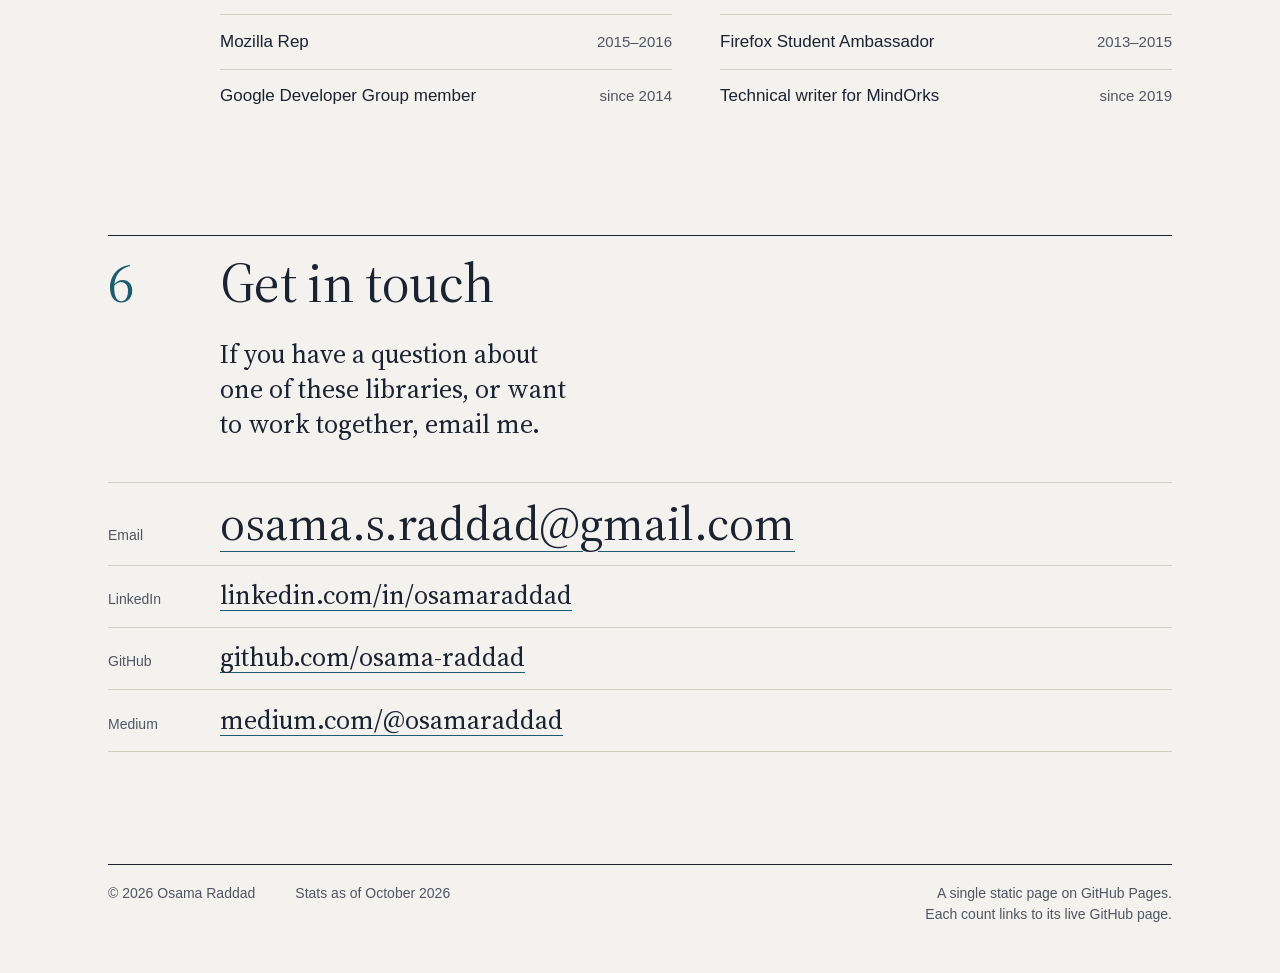
==== commit 4bbd8d4f: "Link the FireCrasher writing entry back to its section The Medium article on crash recovery describe" ====
--- a/index.html
+++ b/index.html
@@ -563,7 +563,7 @@
         <p class="piece-meta"><time datetime="2019-03-11">2019-03-11</time> <span class="pub">MindOrks</span></p>
         <div class="piece-body">
           <p class="piece-title"><a href="https://medium.com/mindorks/the-wicked-android-crashes-and-how-to-disarm-them-a7609b22455b">The Wicked Android Crashes and How to Disarm them</a></p>
-          <p class="piece-sum">What a crash costs you with users, and how FireCrasher’s three recovery levels keep the app running.</p>
+          <p class="piece-sum">What a crash costs you with users, and how FireCrasher’s three recovery levels keep the app running. <a href="#firecrasher">See FireCrasher, section 2.1</a></p>
         </div>
       </li>
     </ol>
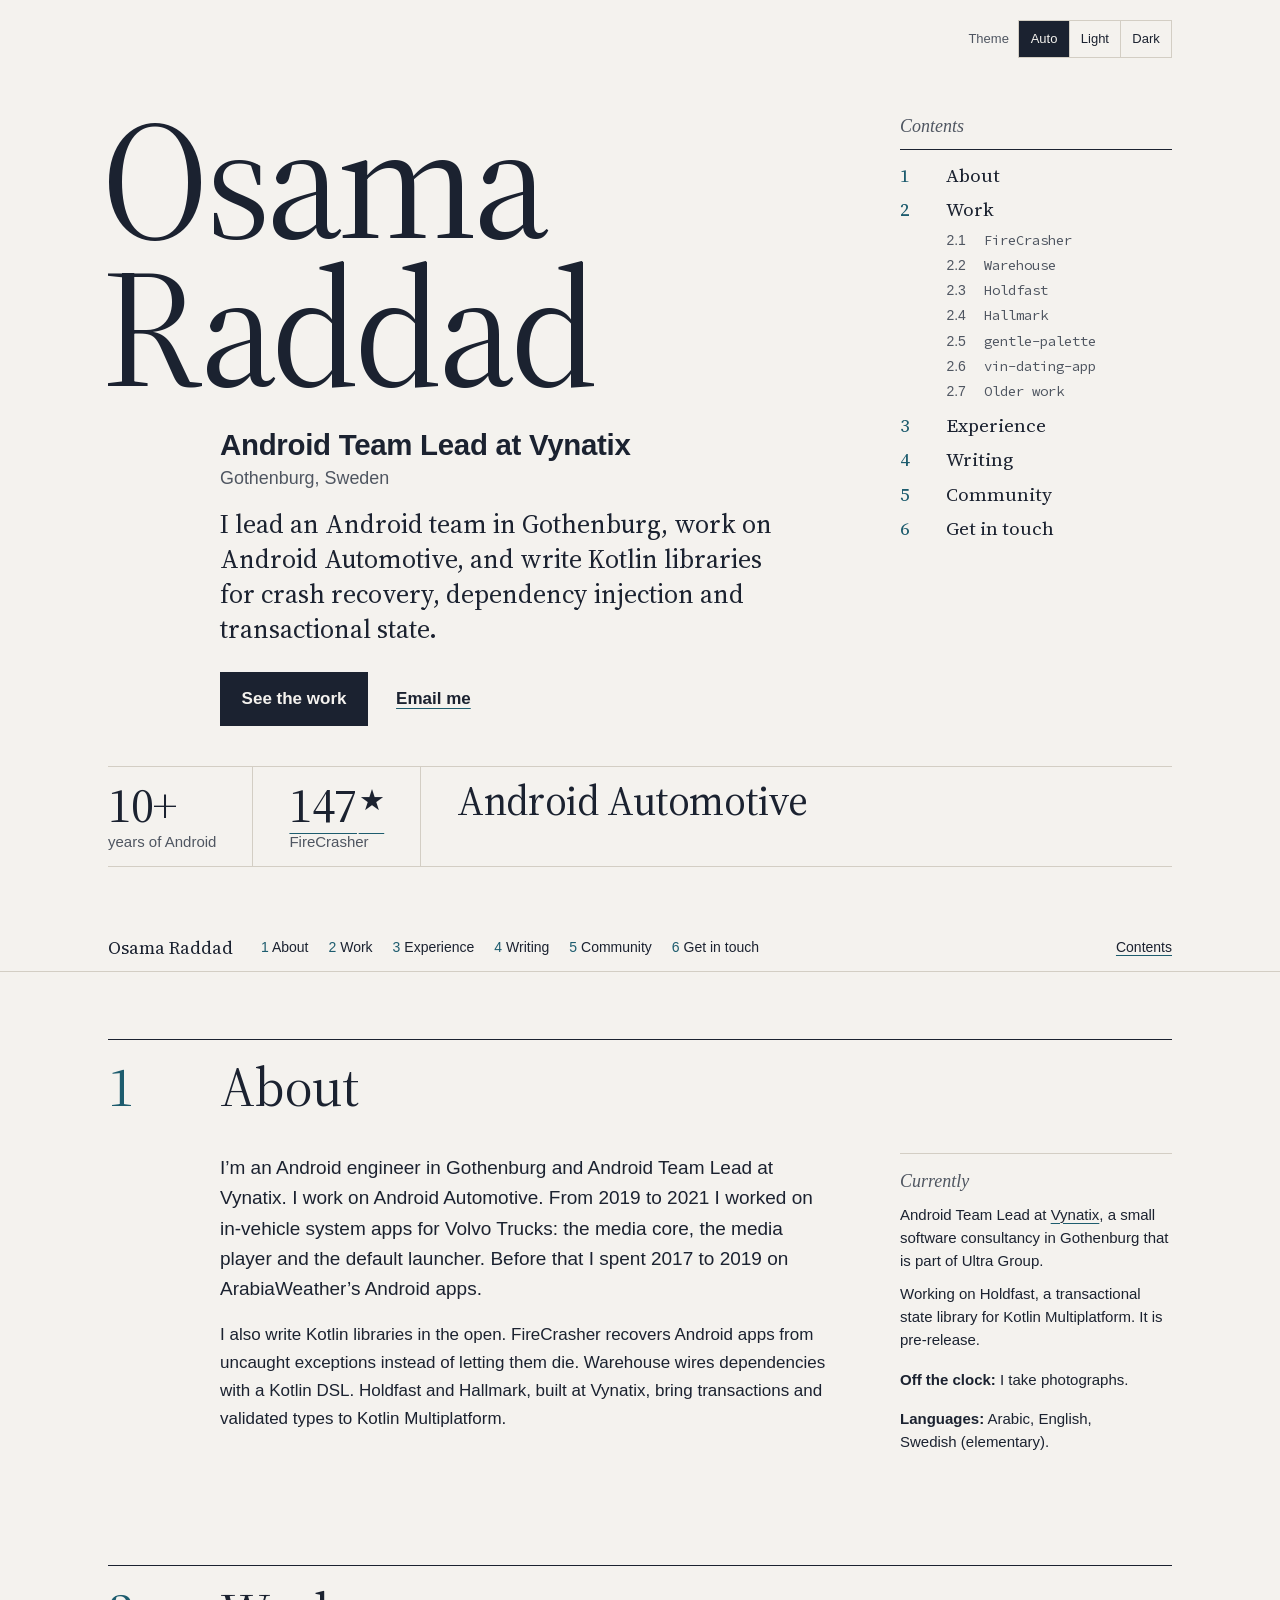
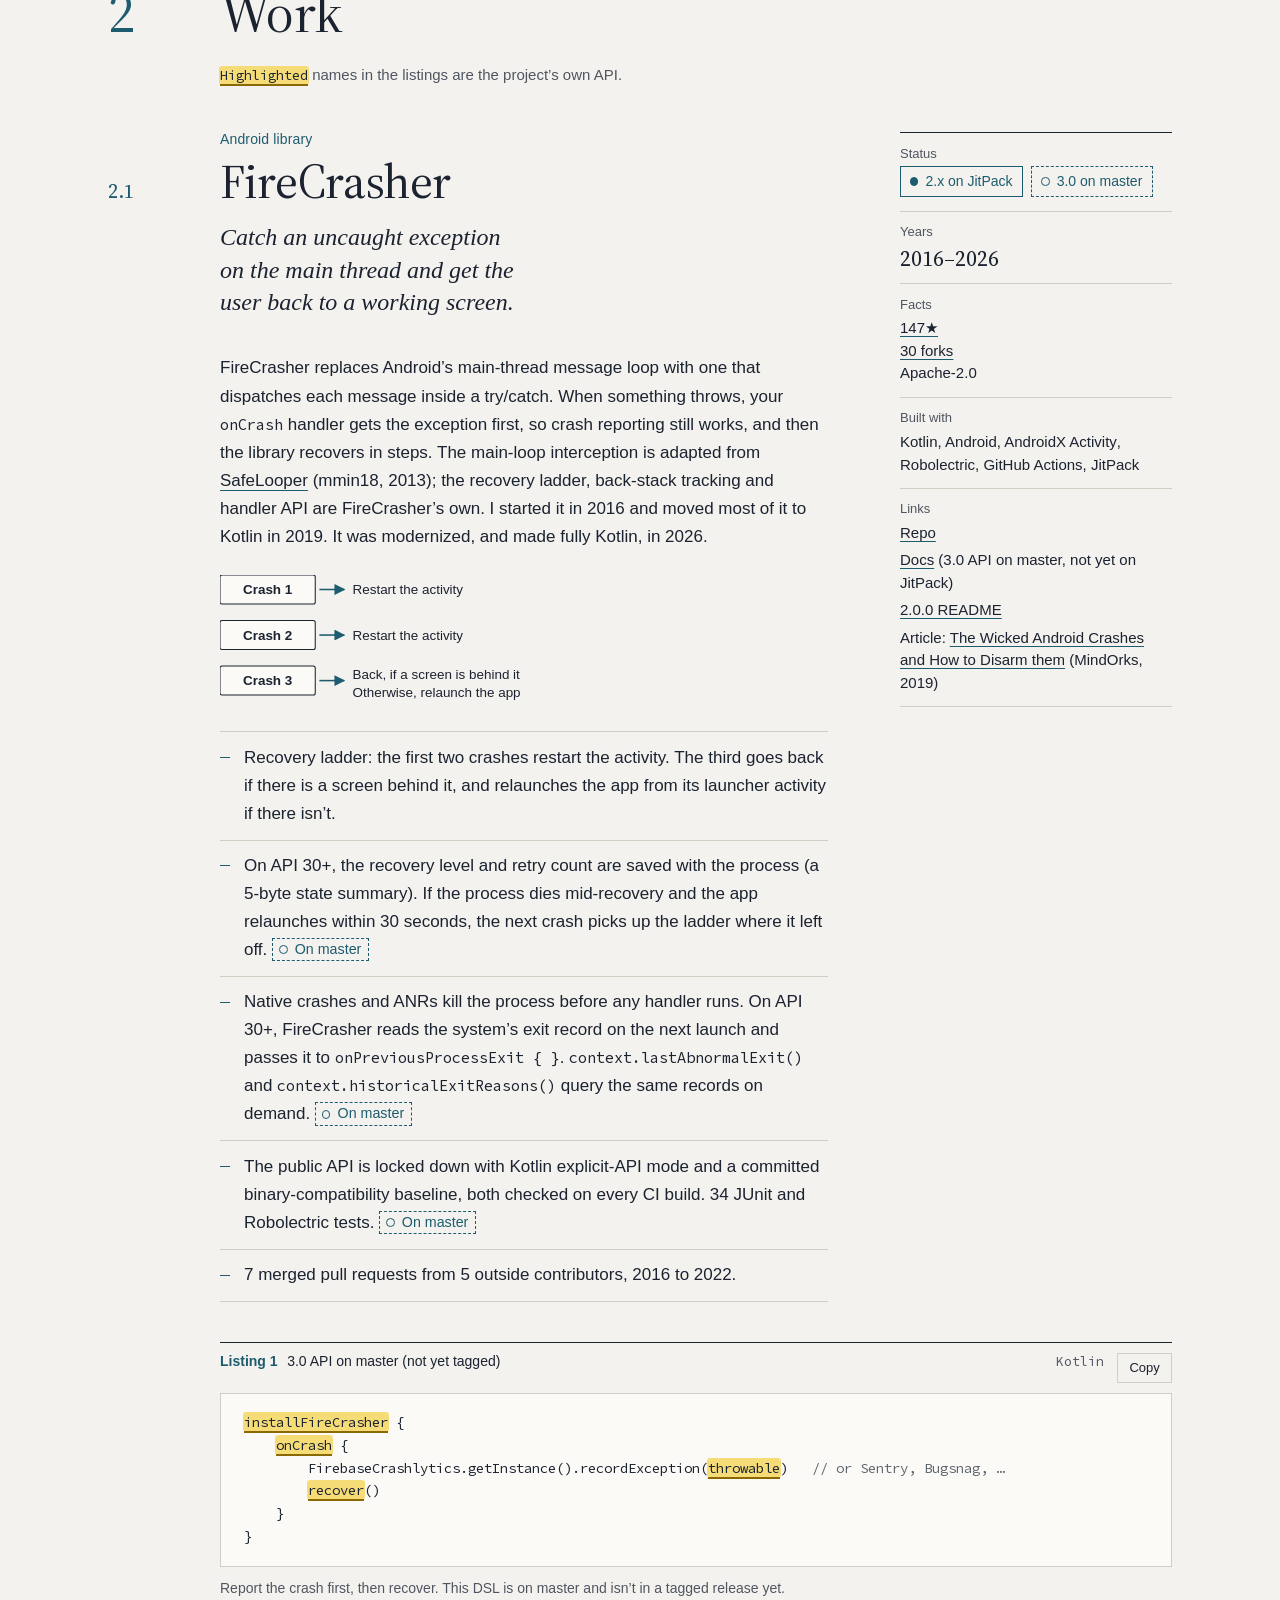
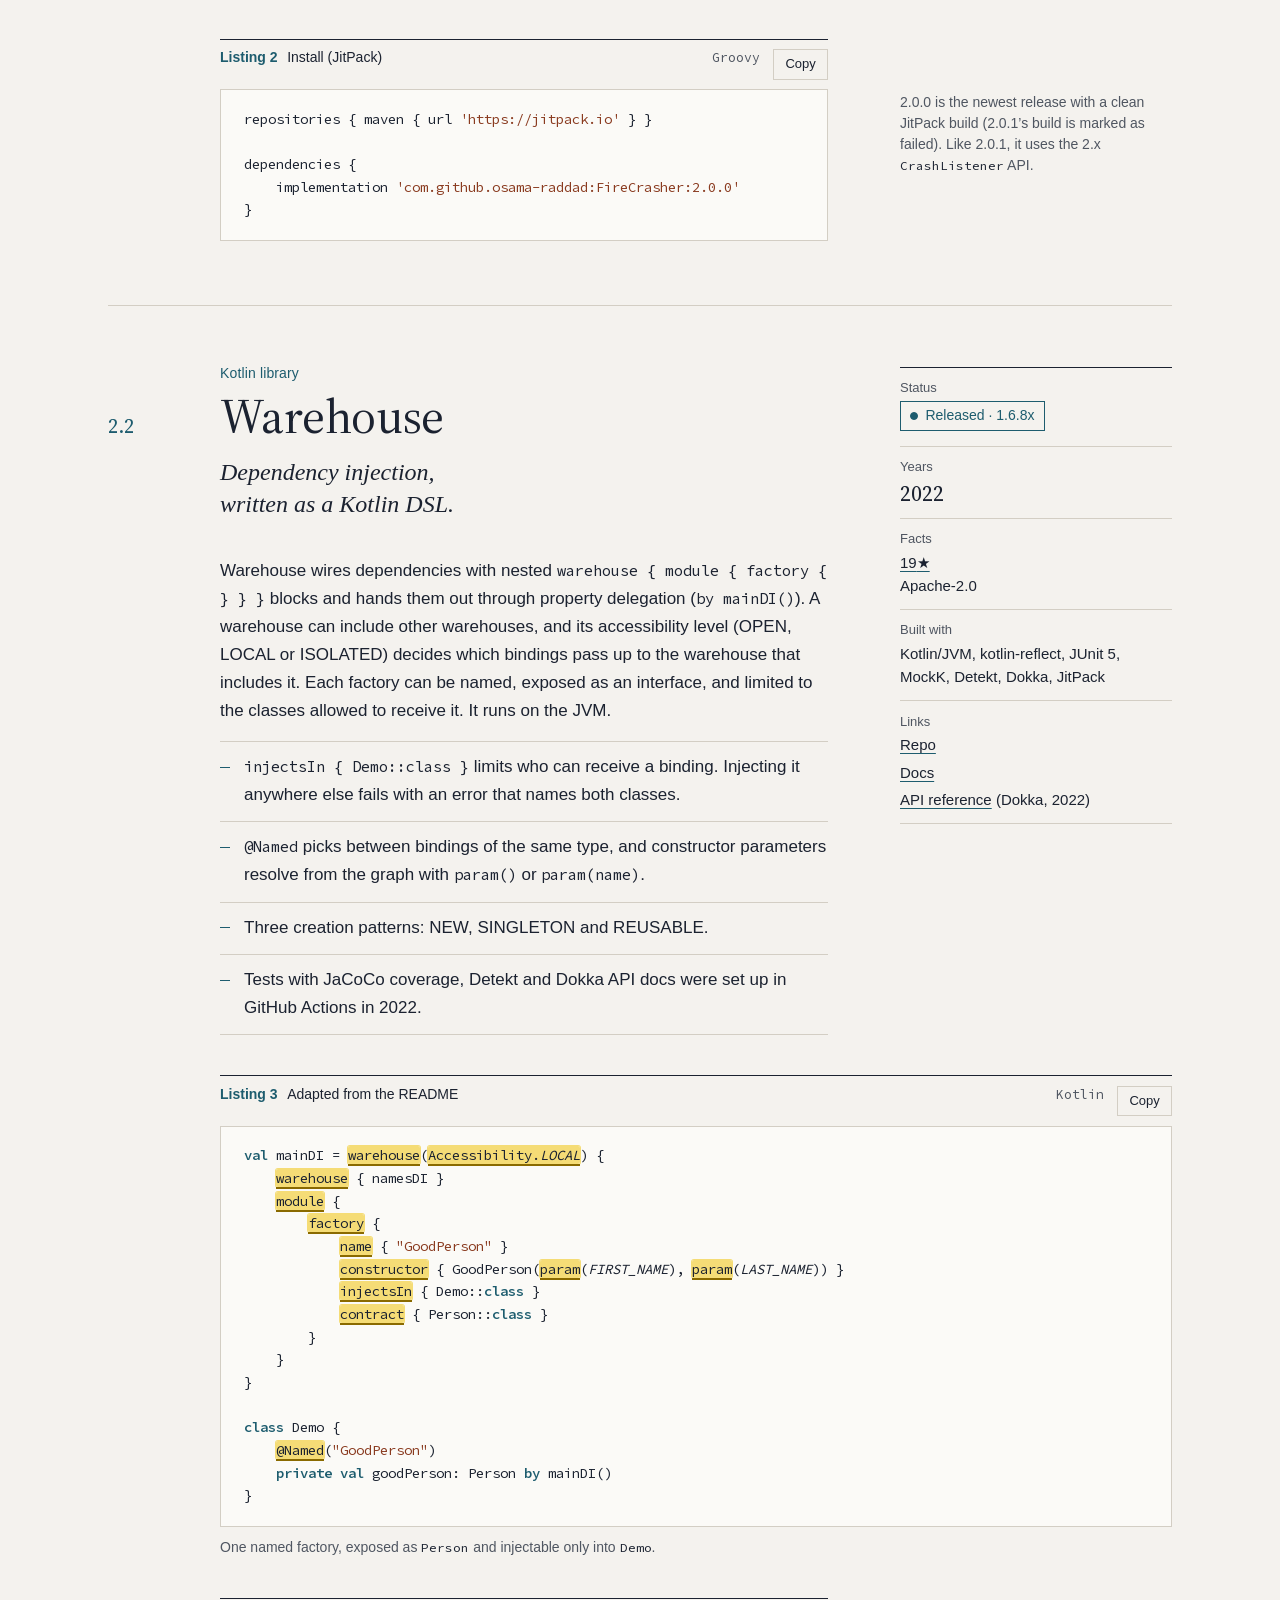
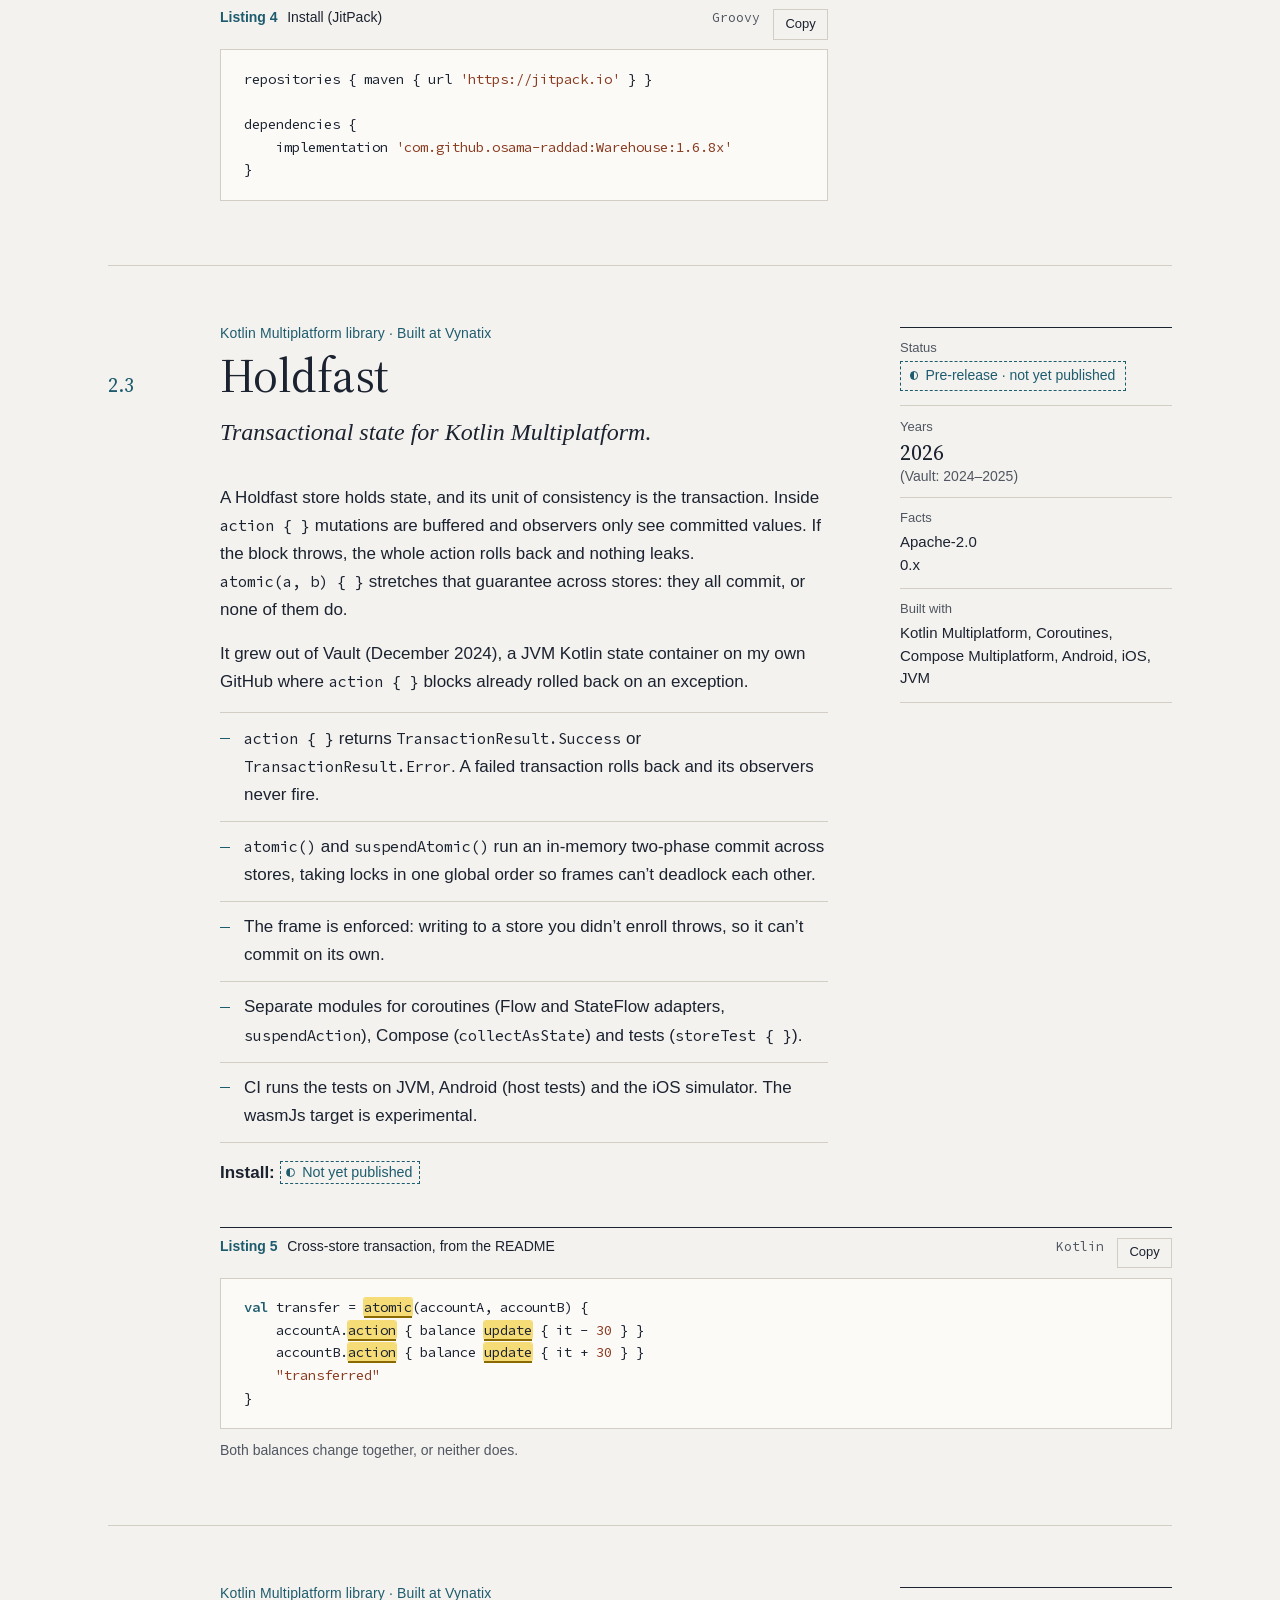
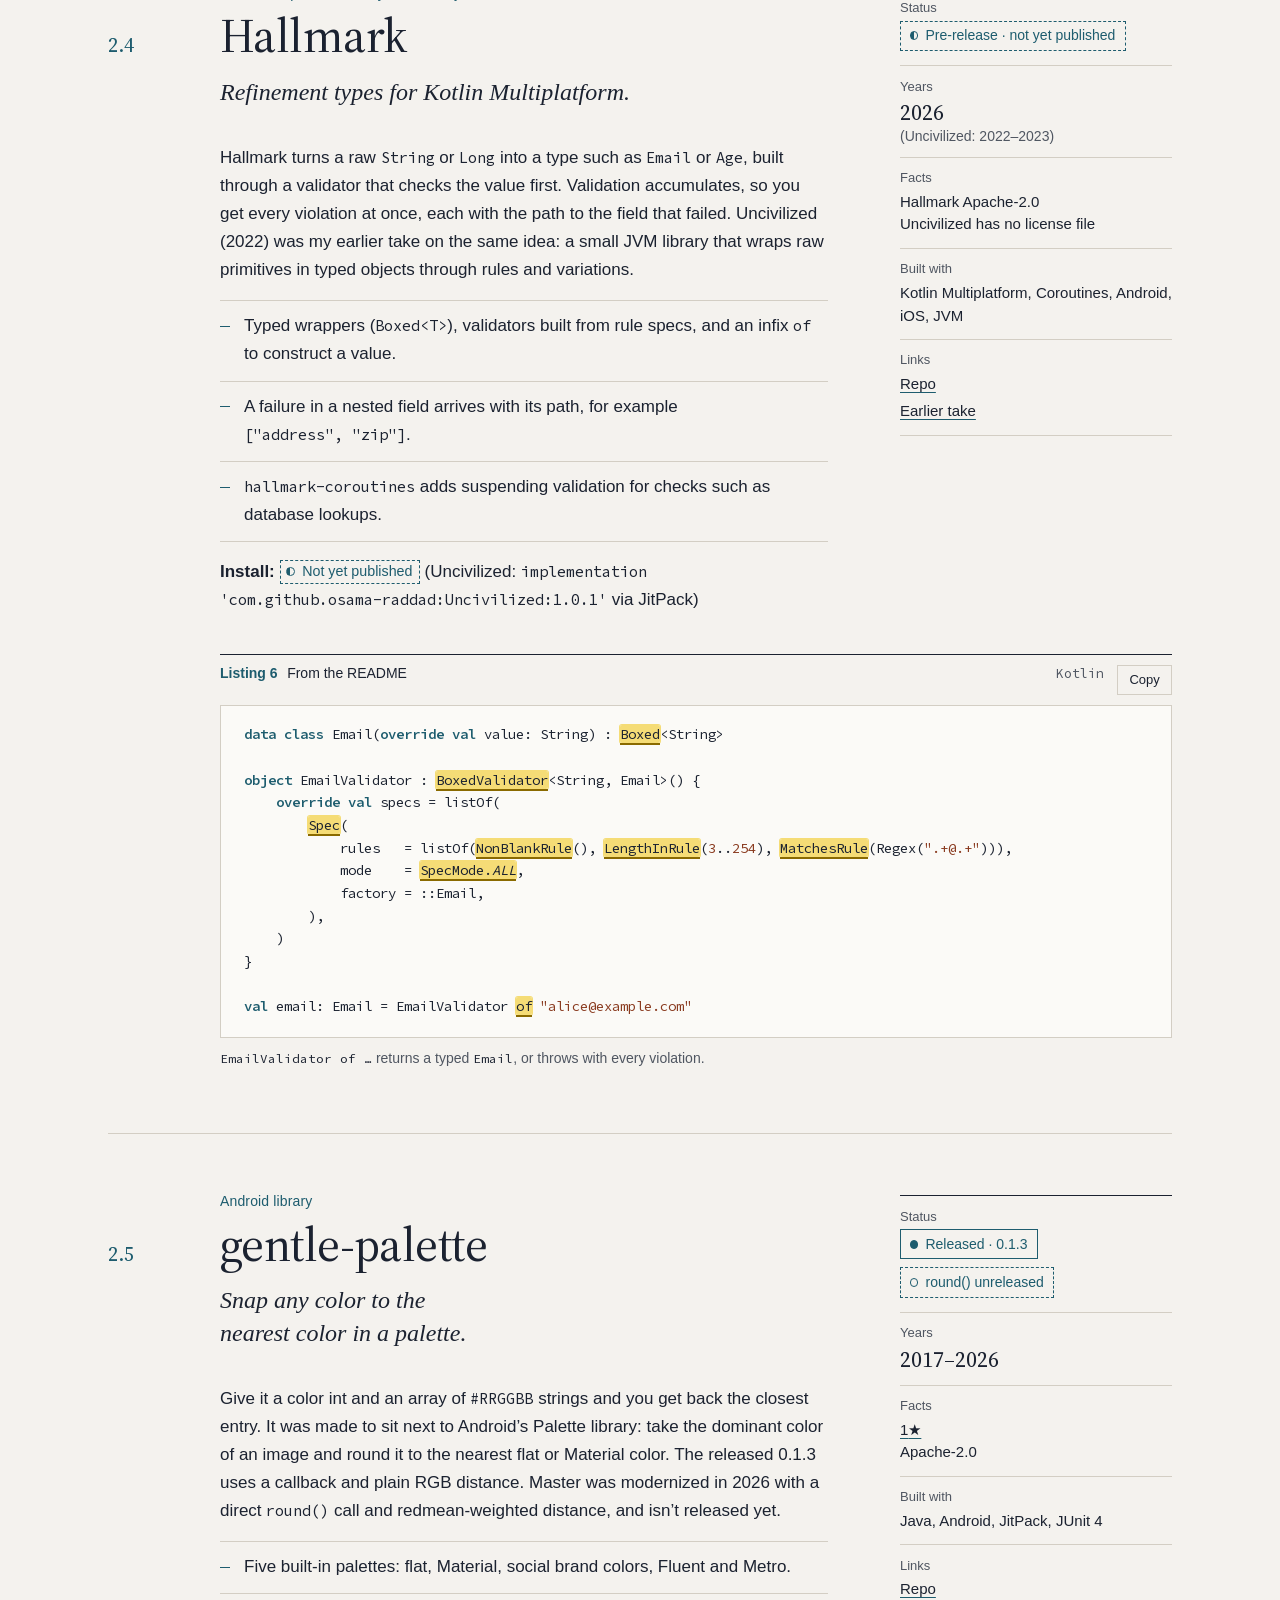
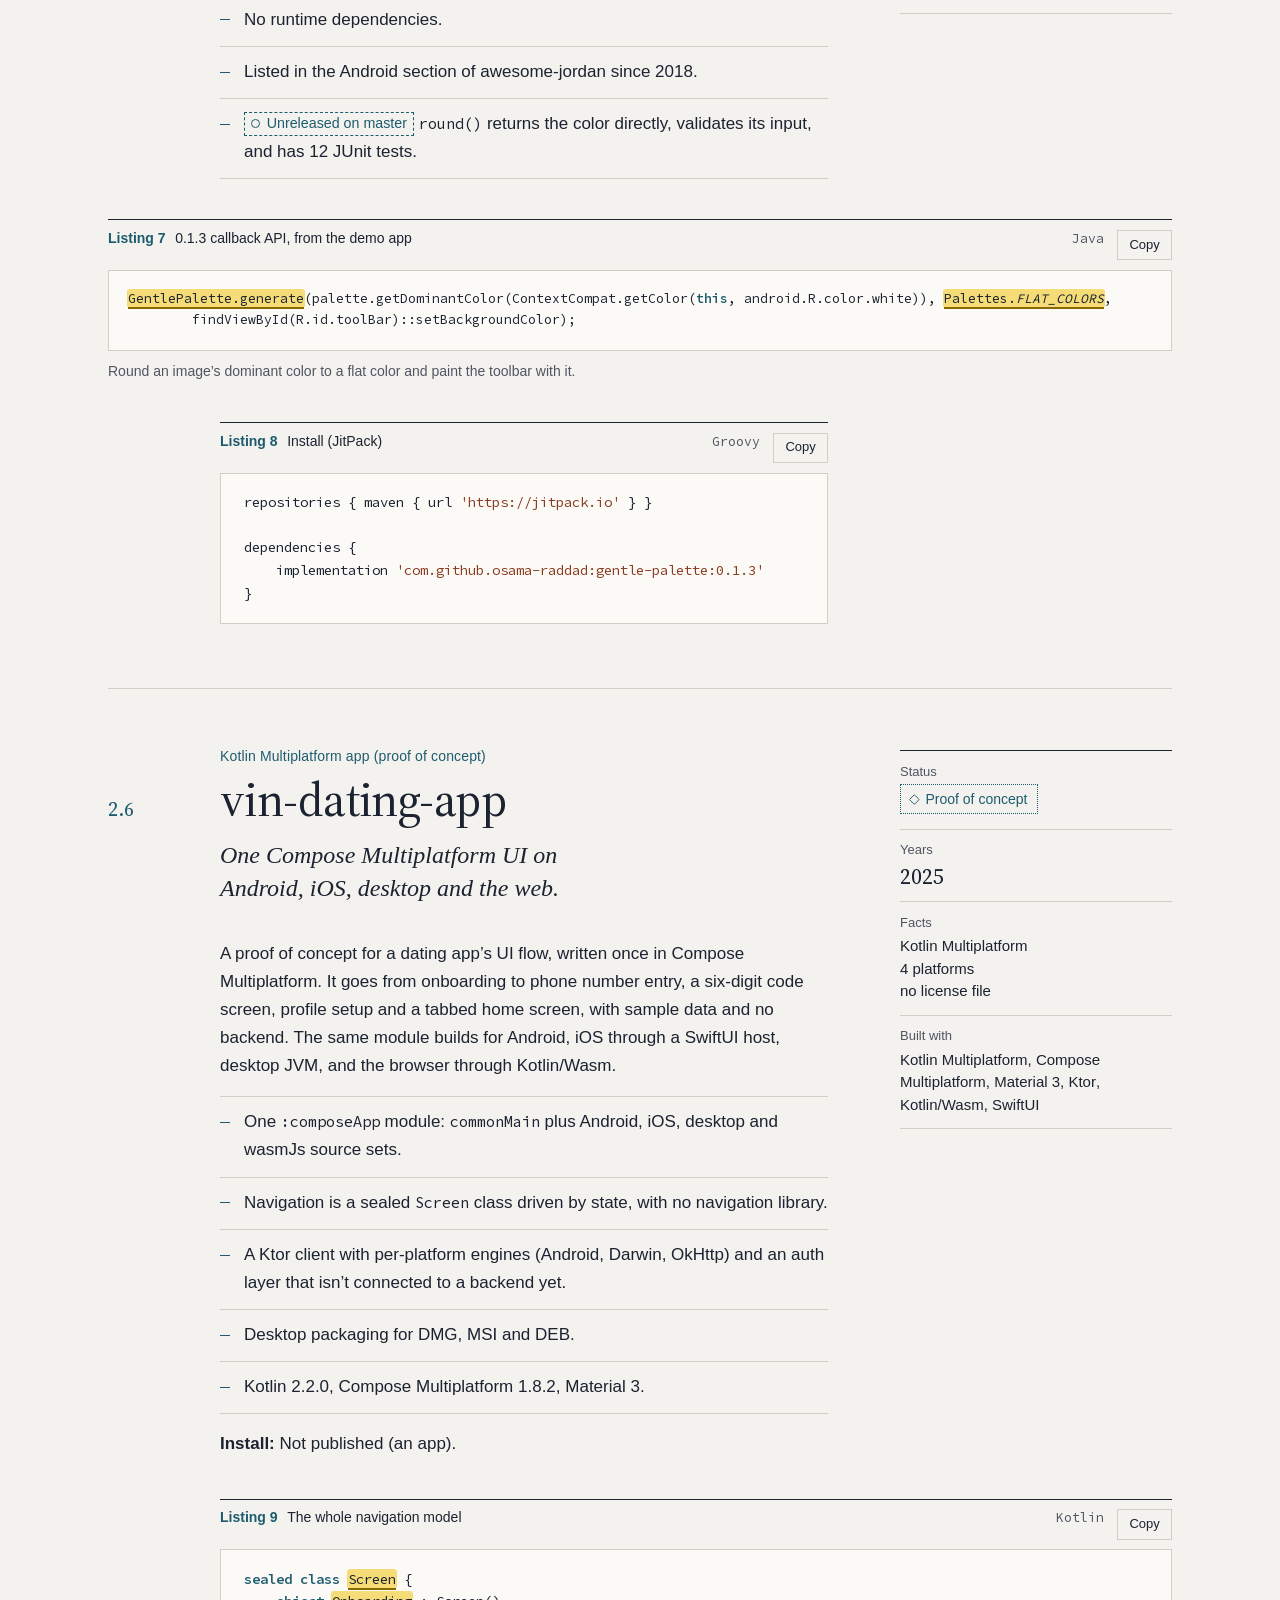
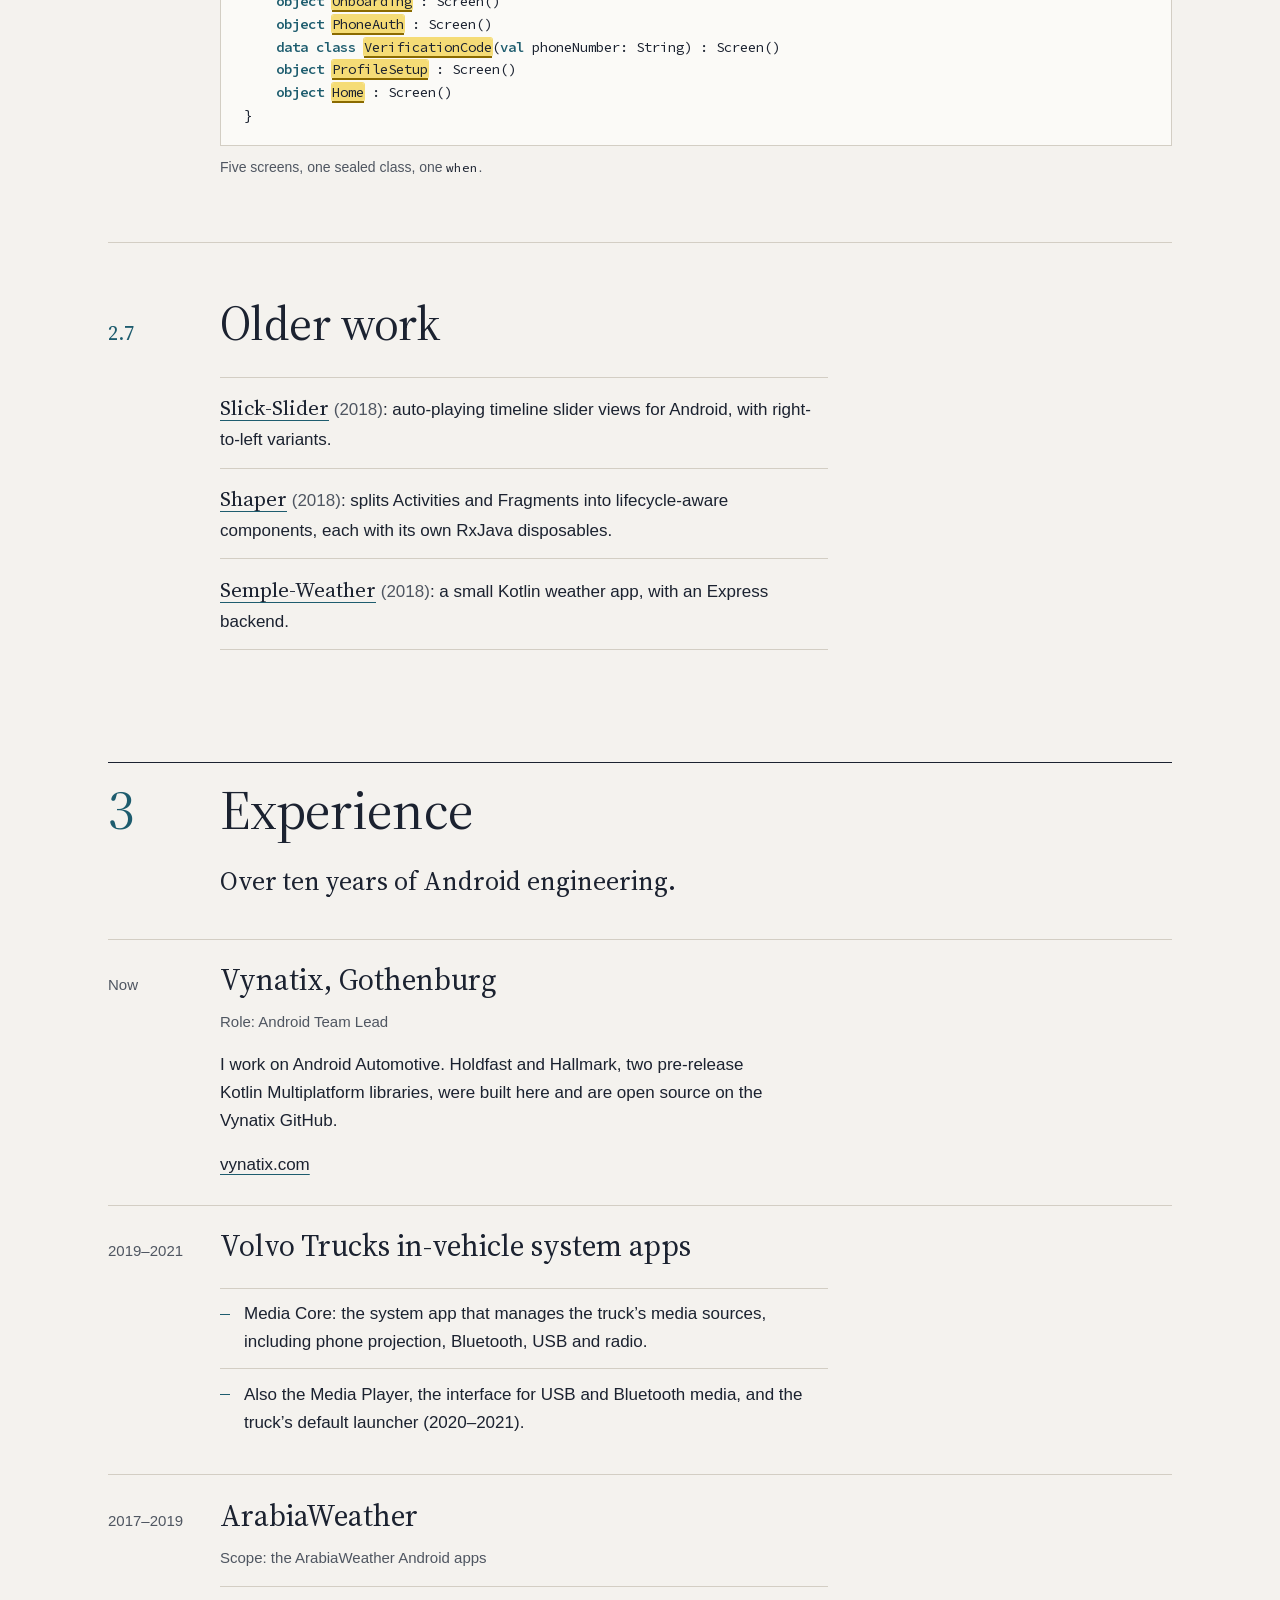
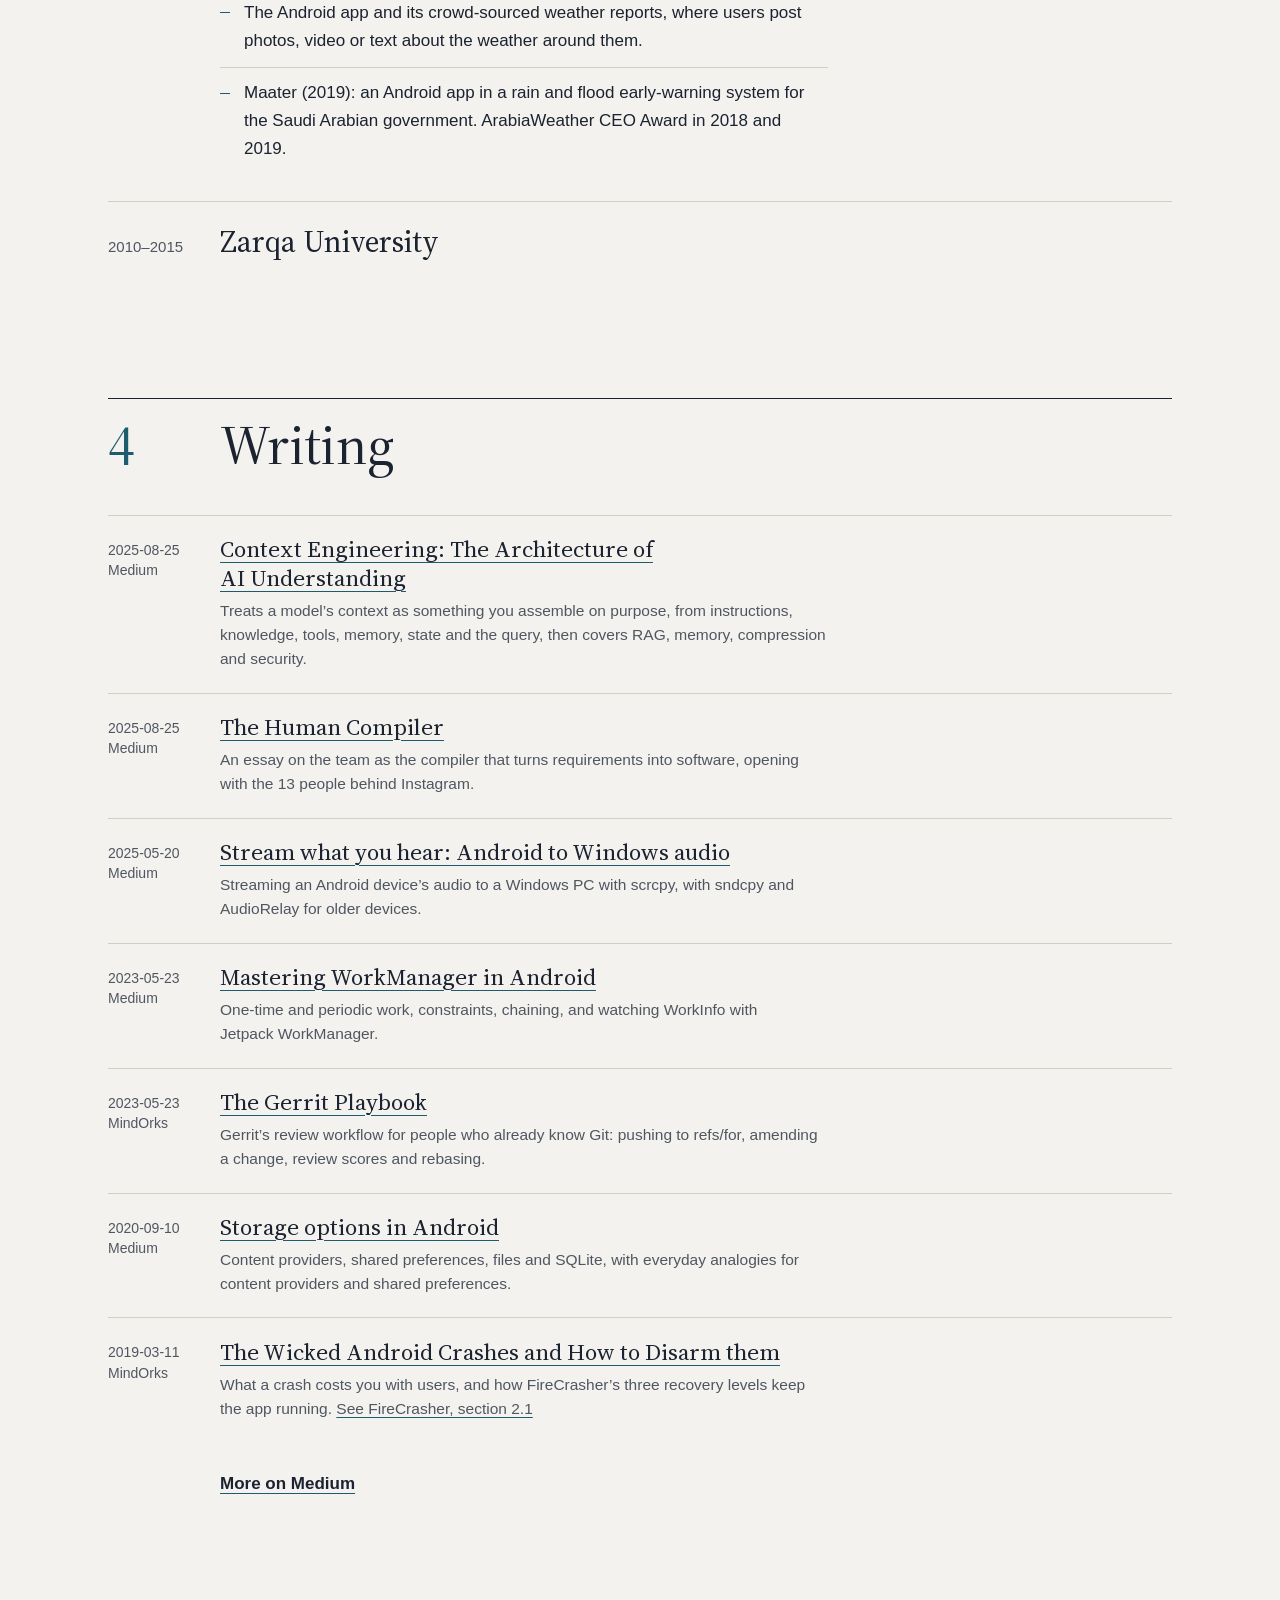
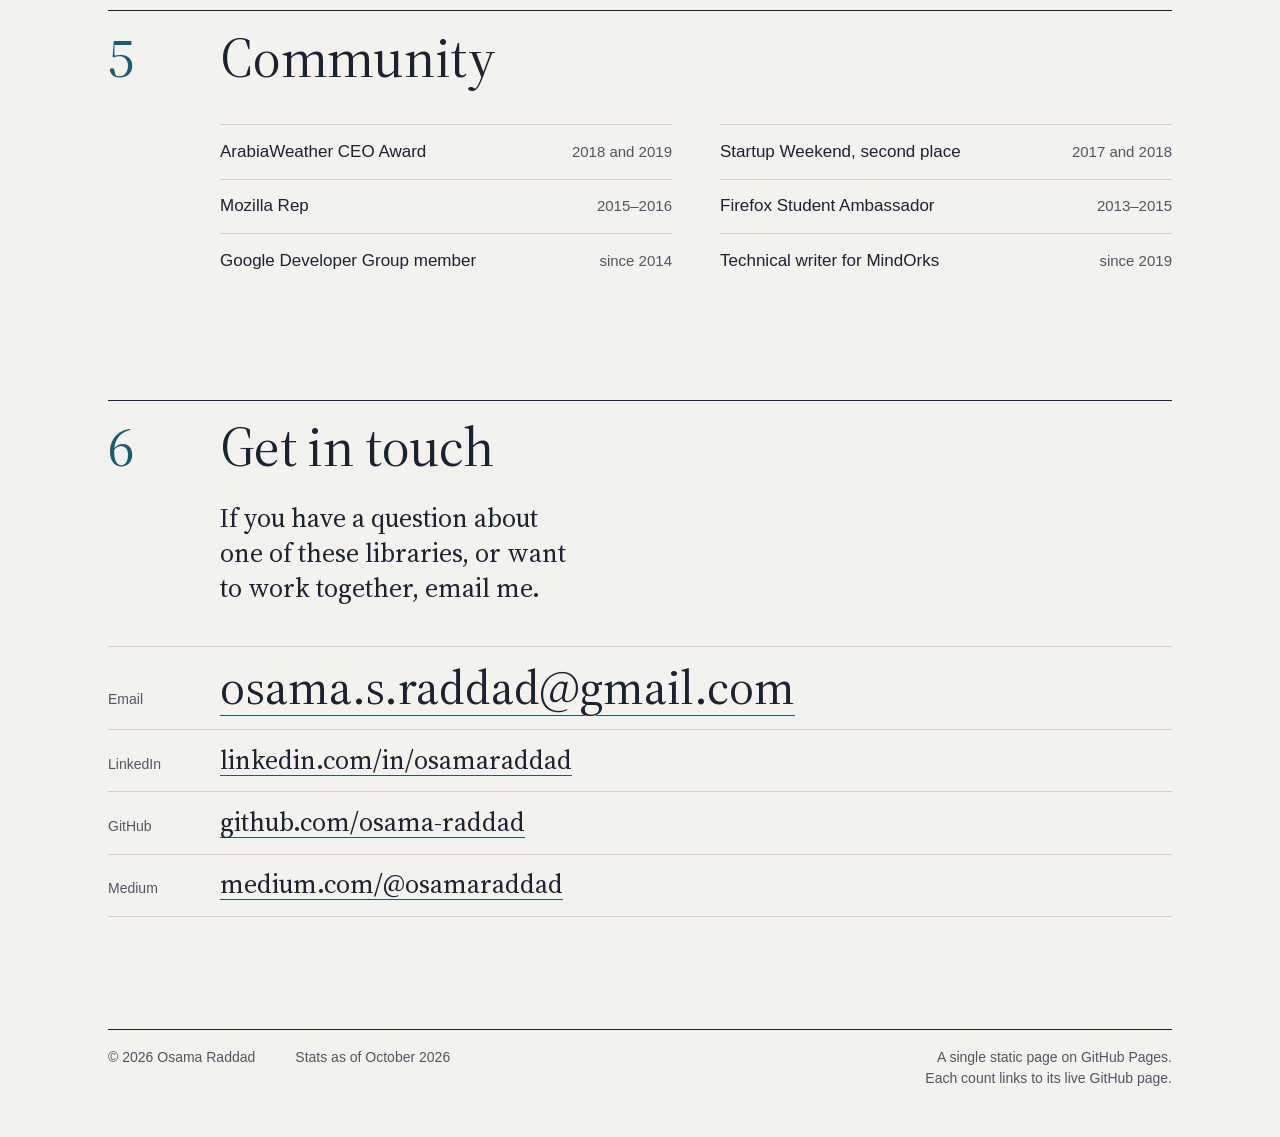
==== commit ae084d06: "Add a recovery-ladder diagram to the FireCrasher card Draw the recovery ladder the card's text alrea" ====
--- a/index.html
+++ b/index.html
@@ -152,6 +152,28 @@
 
       <div class="prose proj-body">
         <p>FireCrasher replaces Android’s main-thread message loop with one that dispatches each message inside a try/catch. When something throws, your <code>onCrash</code> handler gets the exception first, so crash reporting still works, and then the library recovers in steps. The main-loop interception is adapted from <a href="https://github.com/mmin18/SafeLooper">SafeLooper</a> (mmin18, 2013); the recovery ladder, back-stack tracking and handler API are FireCrasher’s own. I started it in 2016 and moved most of it to Kotlin in 2019. It was modernized, and made fully Kotlin, in 2026.</p>
+        <figure class="ladder">
+          <svg viewBox="0 0 340 128" aria-hidden="true" focusable="false">
+            <defs>
+              <marker id="ladder-head" viewBox="0 0 10 10" refX="9" refY="5" markerWidth="7" markerHeight="7" orient="auto-start-reverse">
+                <path class="ladder-tip" d="M0 0 L10 5 L0 10 z"/>
+              </marker>
+            </defs>
+            <rect class="ladder-step" x="0" y="0" width="92" height="28" rx="2"/>
+            <text class="ladder-label" x="46" y="18.5" text-anchor="middle">Crash 1</text>
+            <path class="ladder-arrow" d="M96 14 H120" marker-end="url(#ladder-head)"/>
+            <text class="ladder-text" x="128" y="18.5">Restart the activity</text>
+            <rect class="ladder-step" x="0" y="44" width="92" height="28" rx="2"/>
+            <text class="ladder-label" x="46" y="62.5" text-anchor="middle">Crash 2</text>
+            <path class="ladder-arrow" d="M96 58 H120" marker-end="url(#ladder-head)"/>
+            <text class="ladder-text" x="128" y="62.5">Restart the activity</text>
+            <rect class="ladder-step" x="0" y="88" width="92" height="28" rx="2"/>
+            <text class="ladder-label" x="46" y="106.5" text-anchor="middle">Crash 3</text>
+            <path class="ladder-arrow" d="M96 102 H120" marker-end="url(#ladder-head)"/>
+            <text class="ladder-text" x="128" y="100">Back, if a screen is behind it</text>
+            <text class="ladder-text" x="128" y="118">Otherwise, relaunch the app</text>
+          </svg>
+        </figure>
         <ul class="highlights">
           <li>Recovery ladder: the first two crashes restart the activity. The third goes back if there is a screen behind it, and relaunches the app from its launcher activity if there isn’t.</li>
           <li>On API 30+, the recovery level and retry count are saved with the process (a 5-byte state summary). If the process dies mid-recovery and the app relaunches within 30 seconds, the next crash picks up the ladder where it left off. <span class="flag"><span class="vh">(</span>On master<span class="vh">.)</span></span></li>
--- a/assets/site.css
+++ b/assets/site.css
@@ -824,6 +824,21 @@
   background: var(--accent);
 }
 .install-line { margin-top: 1.25rem; }
+
+/* Recovery ladder diagram in FireCrasher's card. Colours come from the tokens above. */
+.ladder { margin-top: 1.5rem; }
+.ladder svg { display: block; width: 100%; max-width: 22rem; height: auto; }
+.ladder-step { fill: var(--plate); stroke: currentColor; stroke-width: 1; }
+.ladder-label { fill: var(--ink); font-family: var(--sans); font-size: 13px; font-weight: 600; }
+.ladder-text { fill: var(--ink); font-family: var(--sans); font-size: 13px; }
+.ladder-arrow { fill: none; stroke: var(--accent); stroke-width: 1.5; }
+.ladder-tip { fill: var(--accent); }
+@media (forced-colors: active) {
+  .ladder-step { fill: Canvas; stroke: CanvasText; }
+  .ladder-label, .ladder-text { fill: CanvasText; }
+  .ladder-arrow { stroke: CanvasText; }
+  .ladder-tip { fill: CanvasText; }
+}
 .nowrap { white-space: nowrap; }
 code.wrap { white-space: normal; overflow-wrap: anywhere; }
 
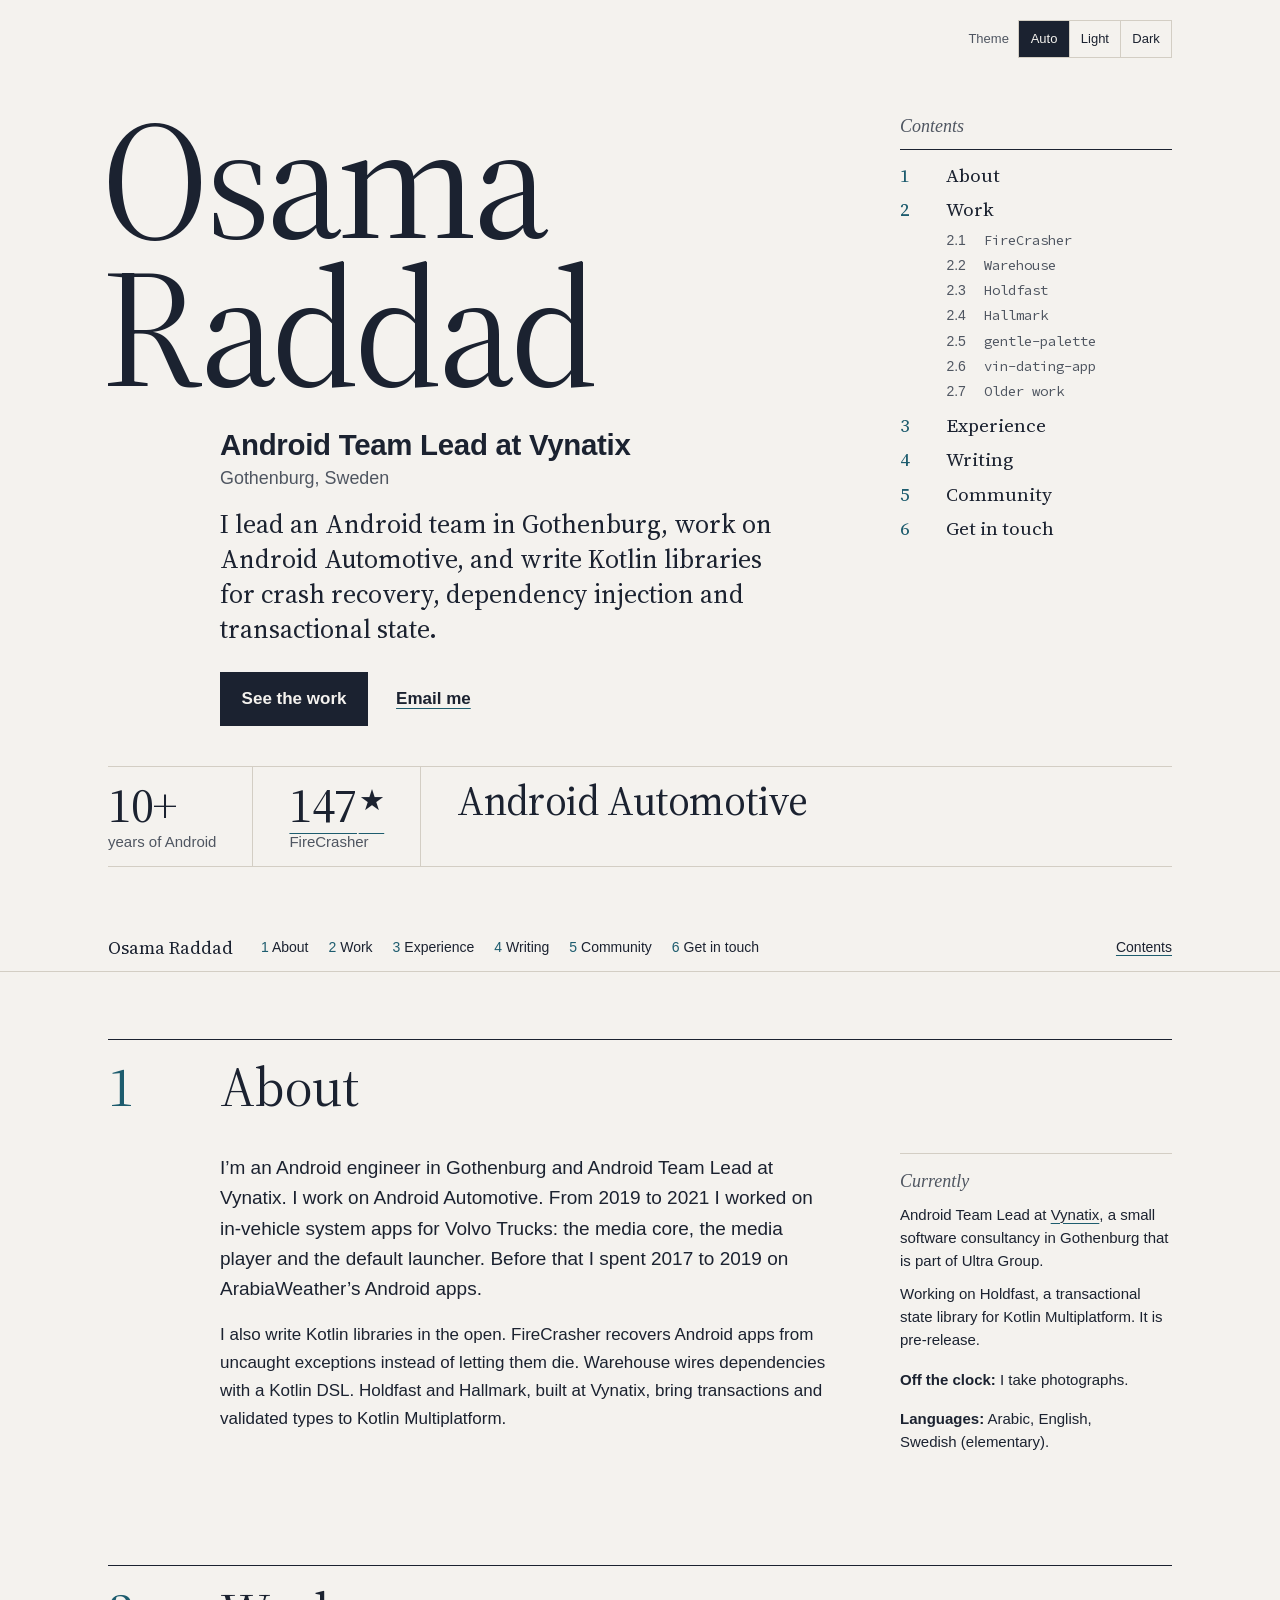
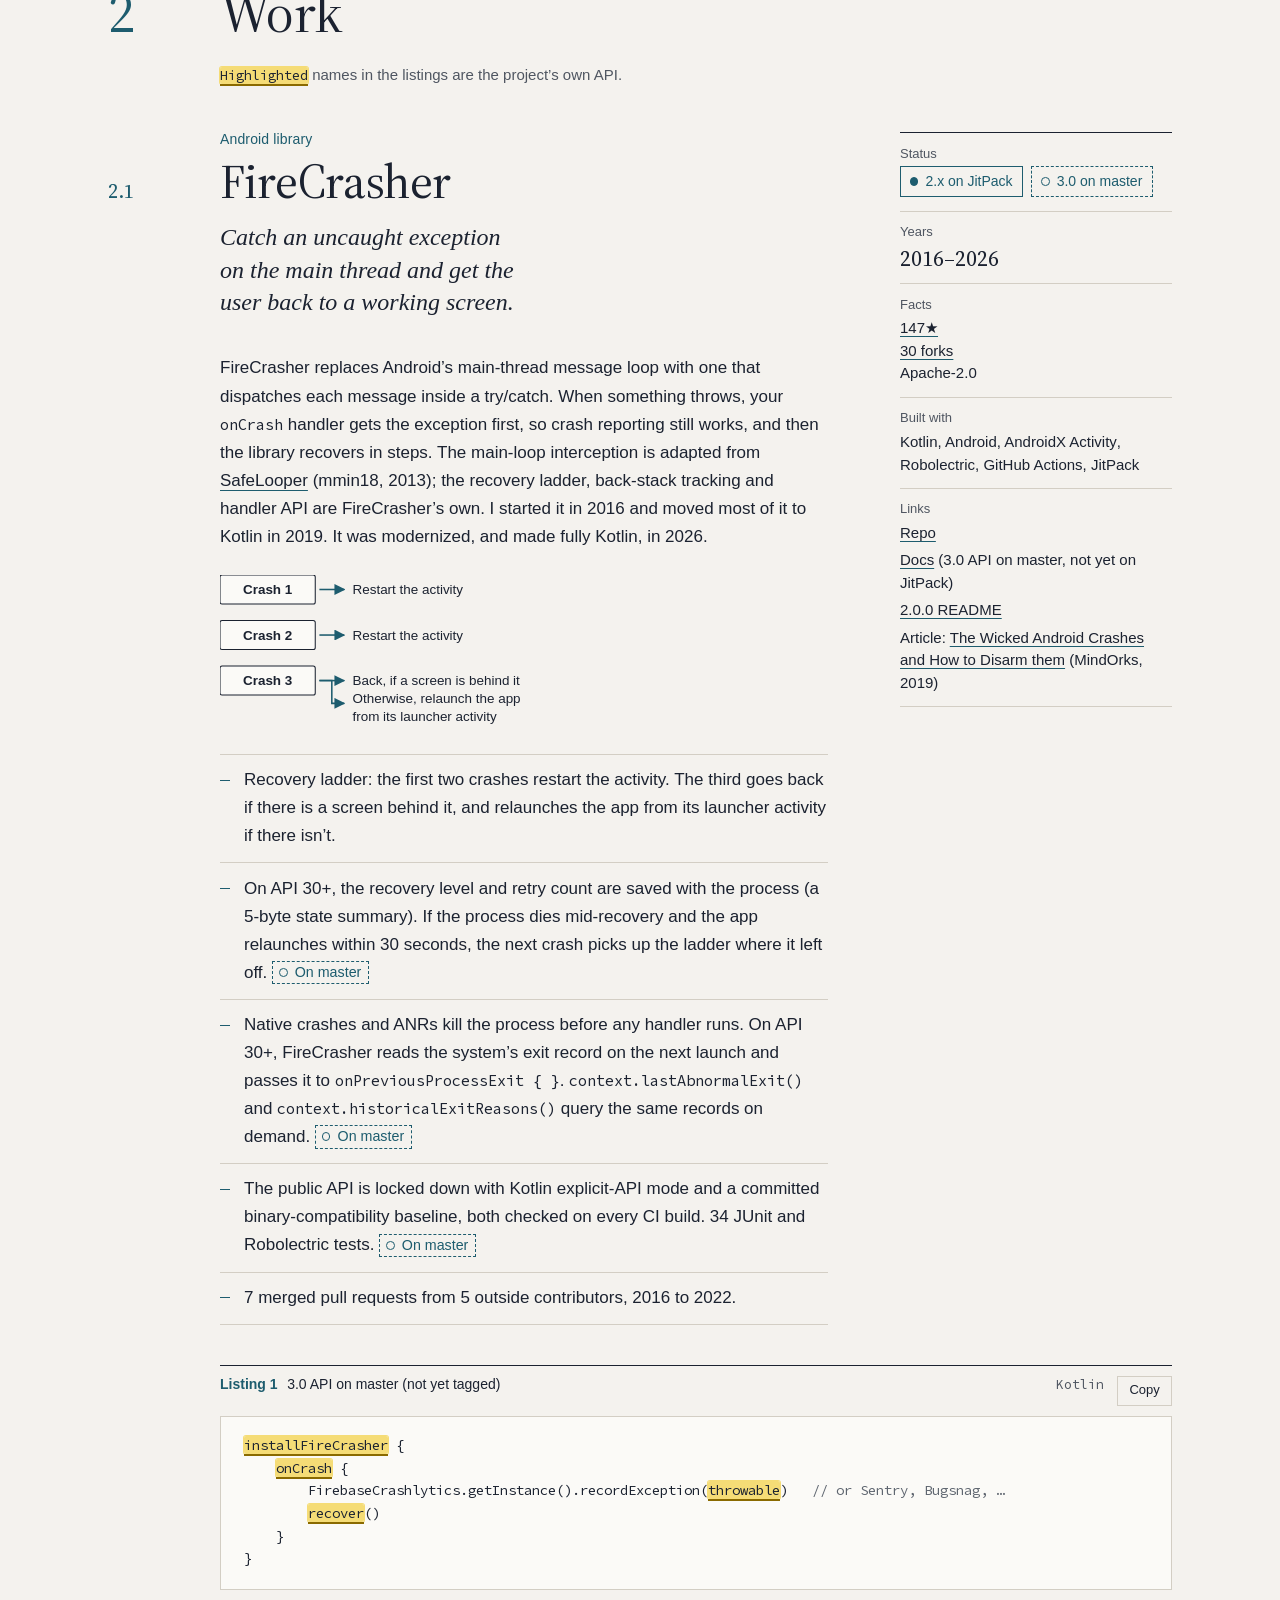
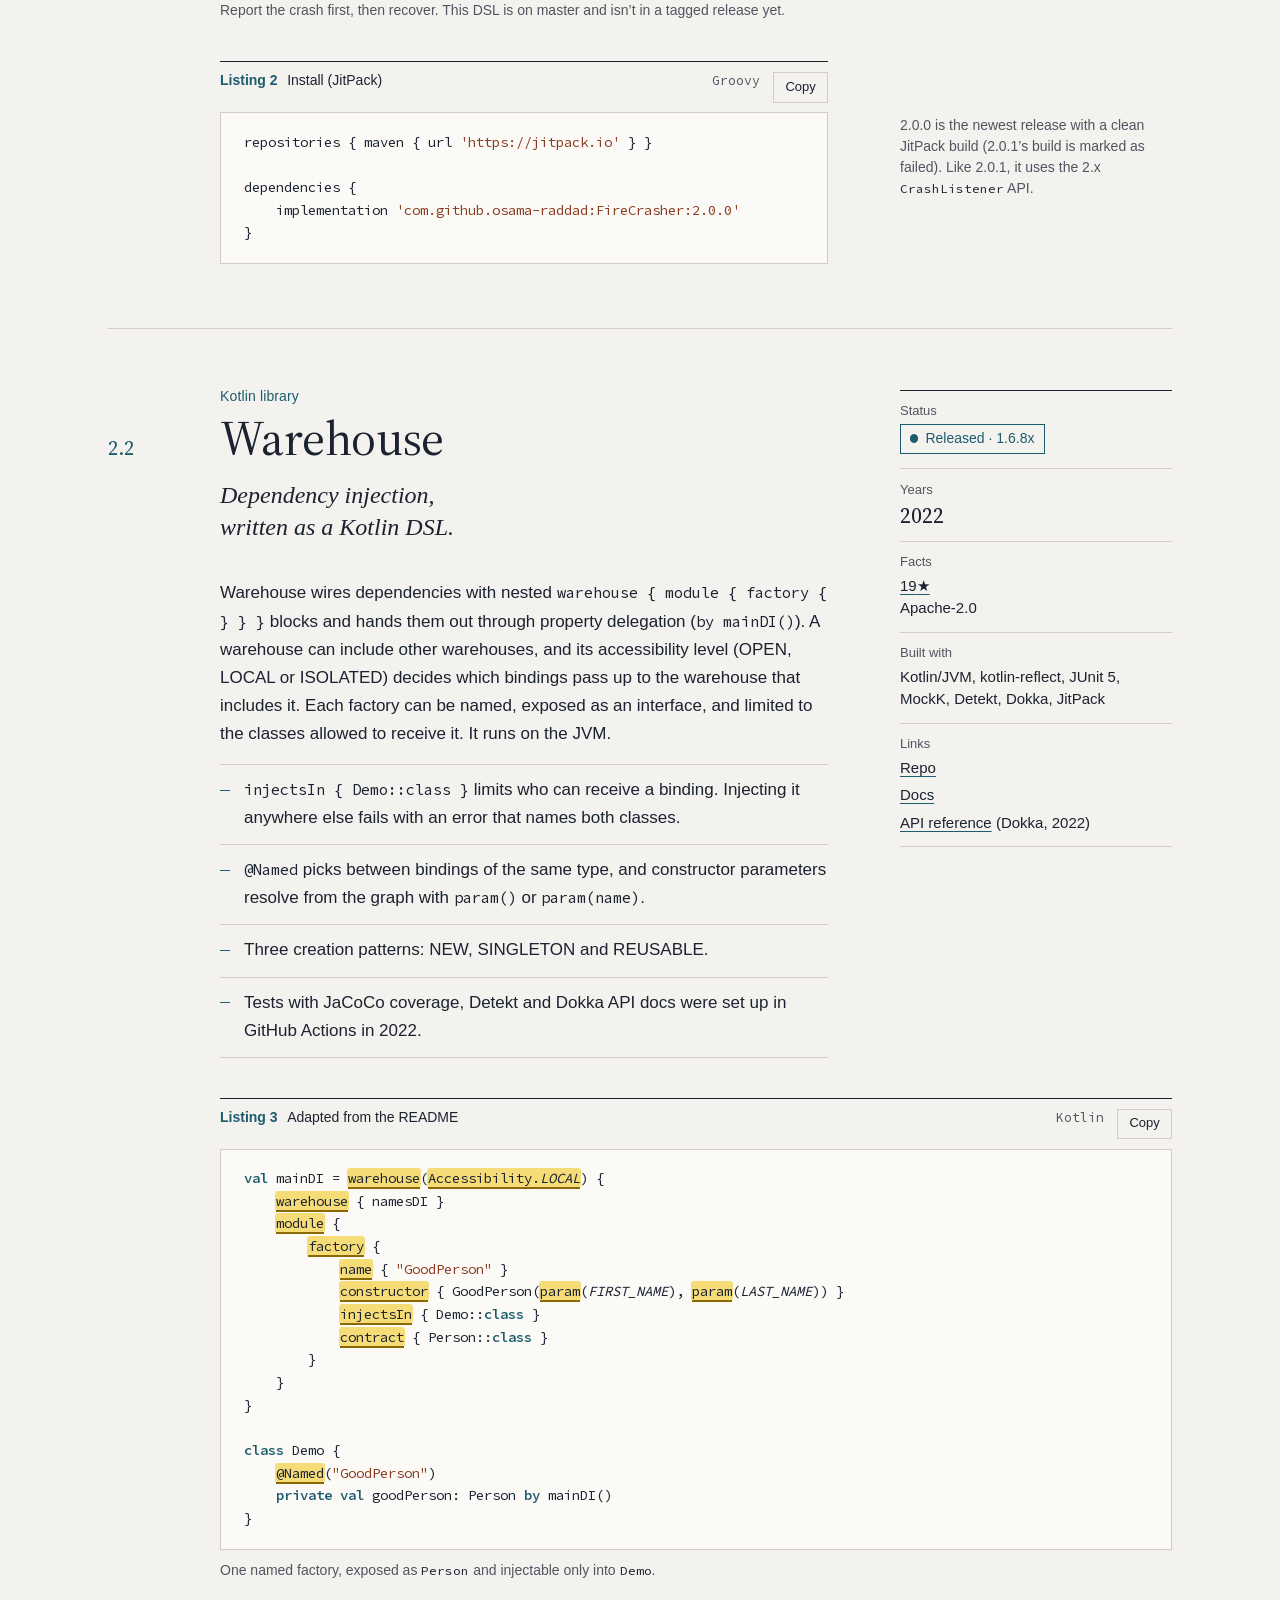
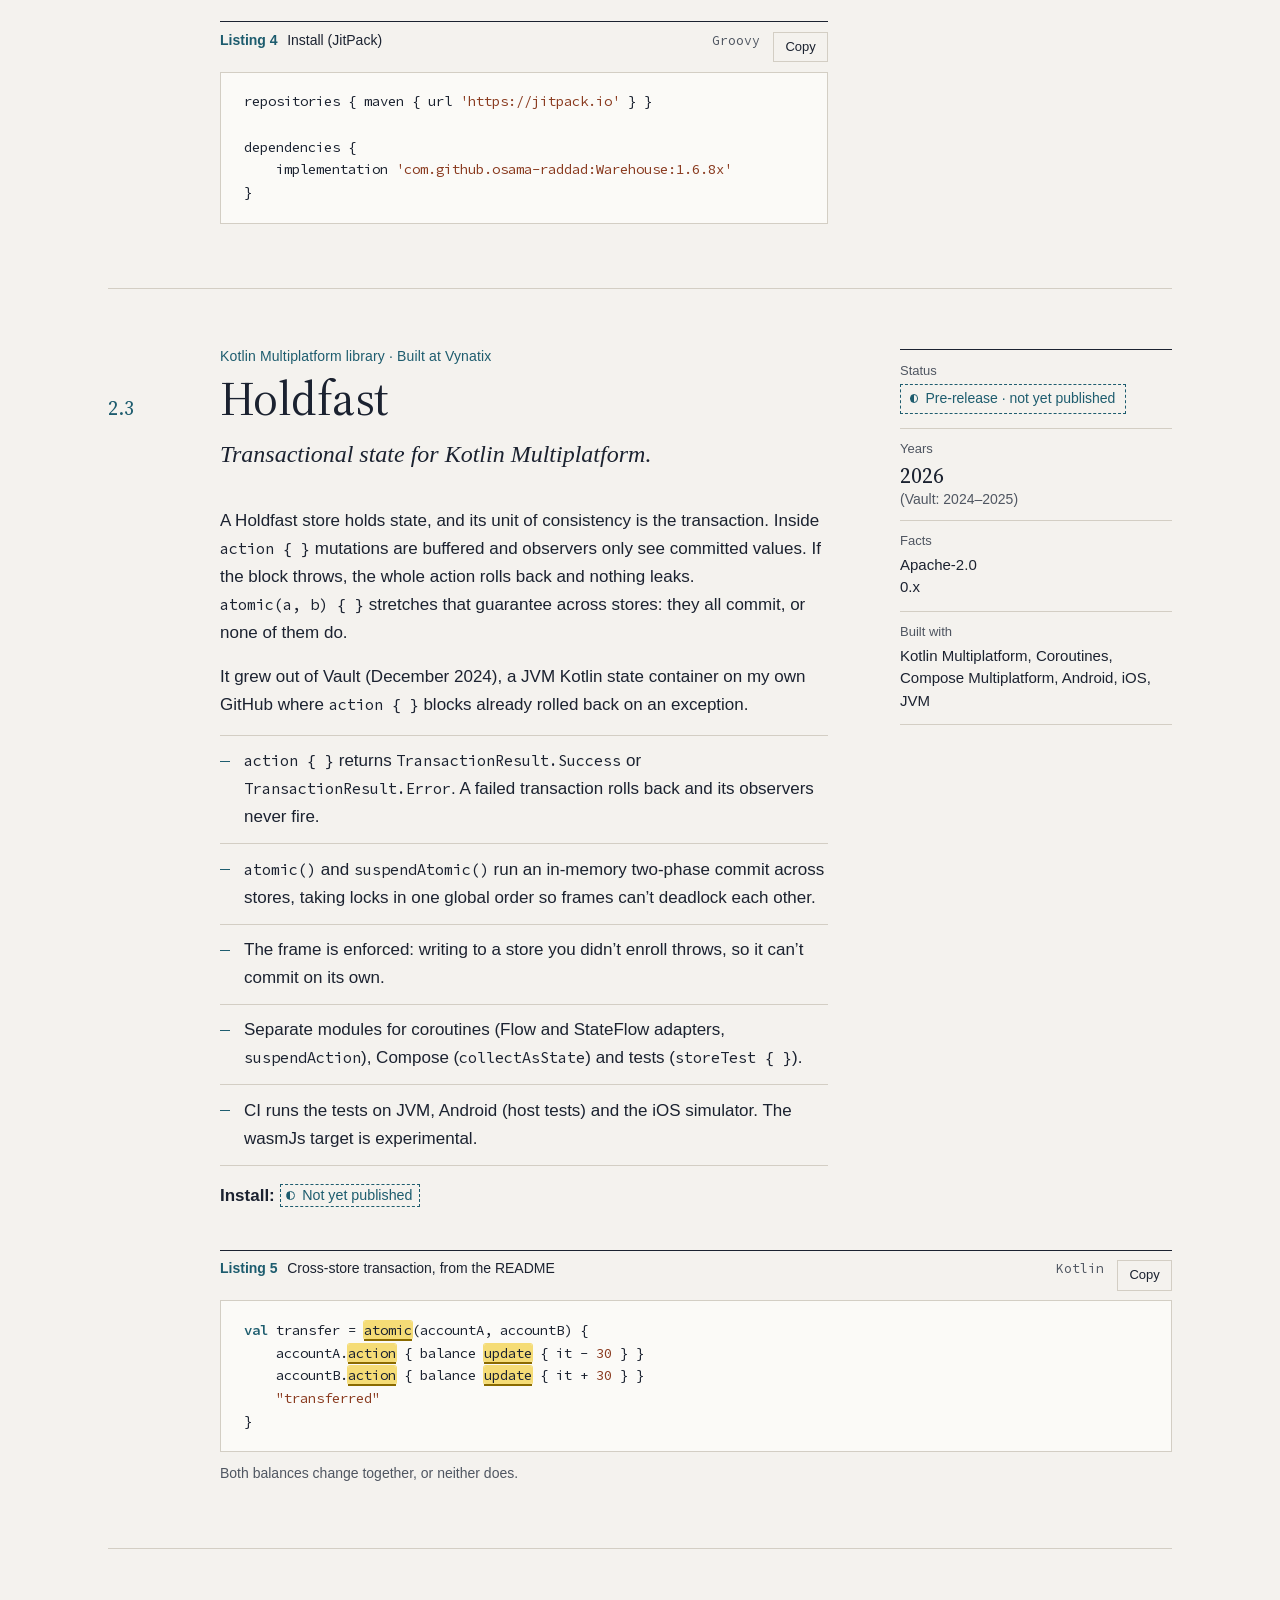
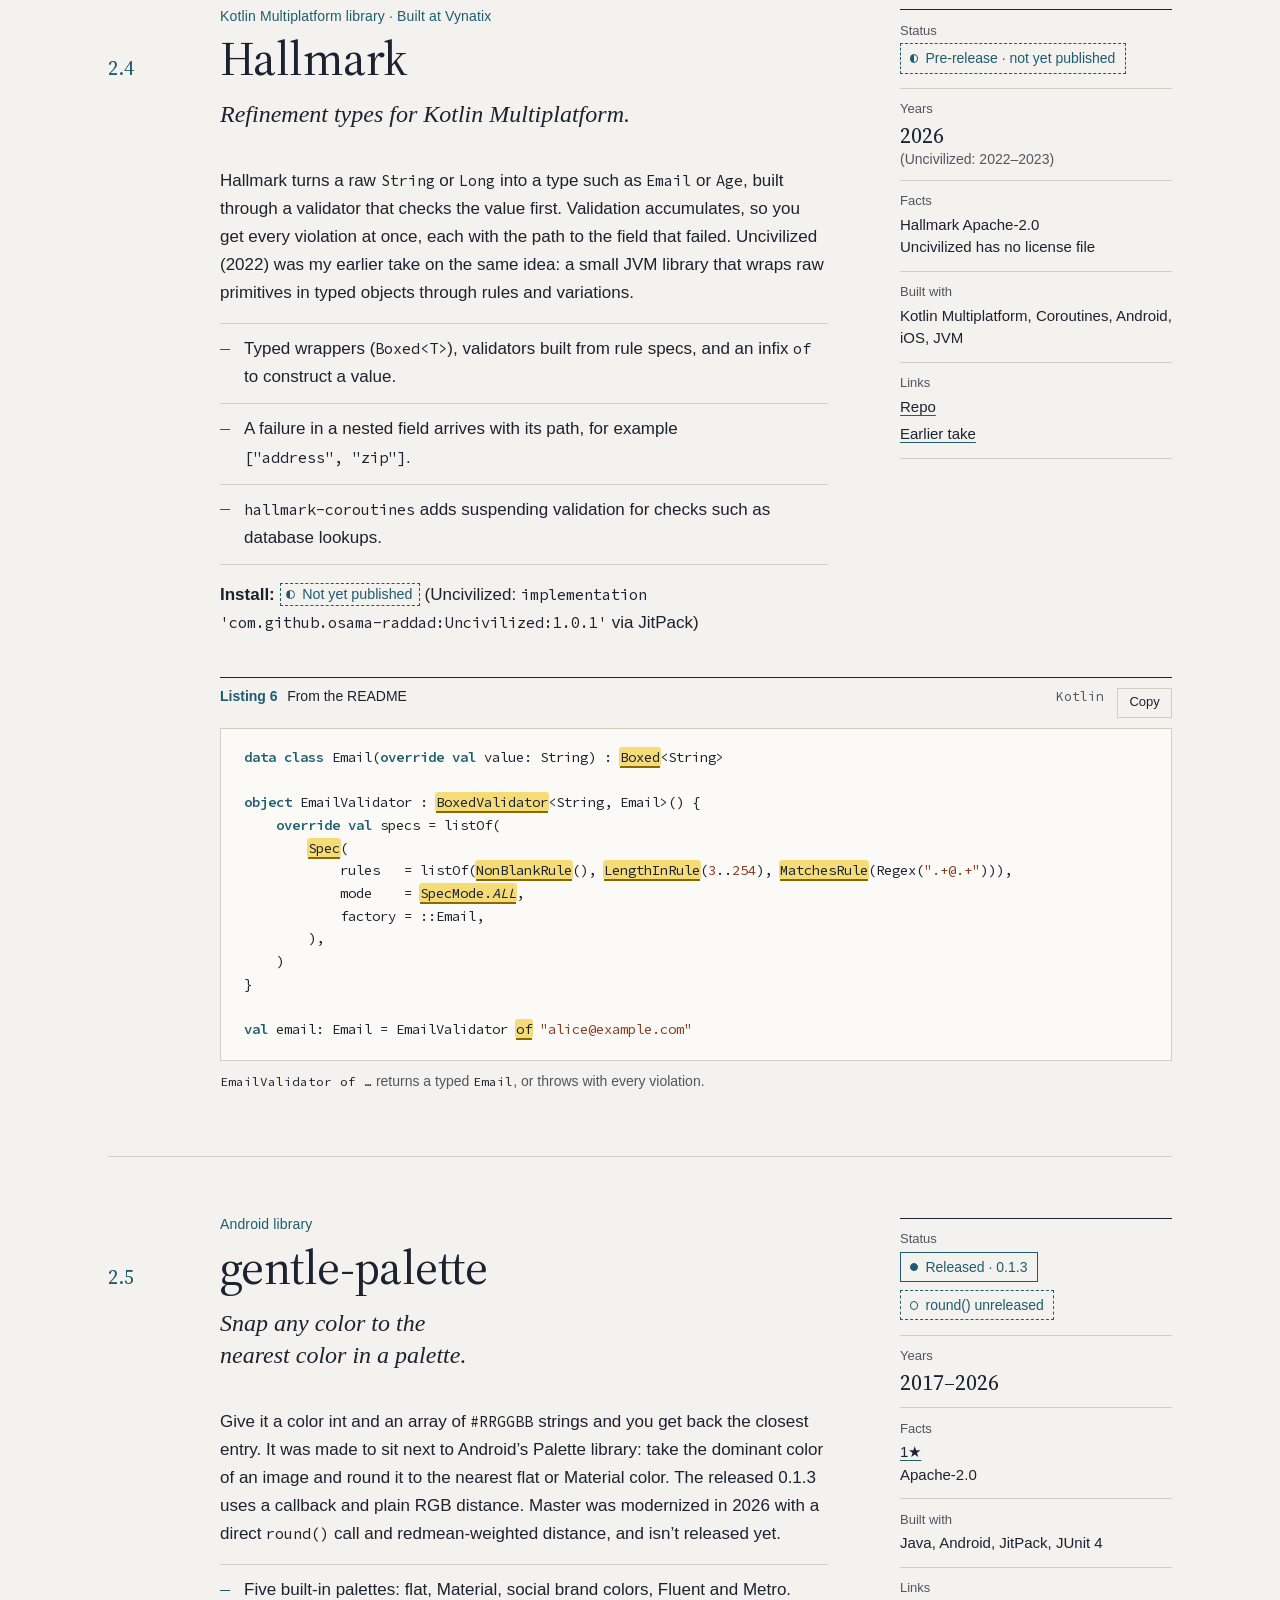
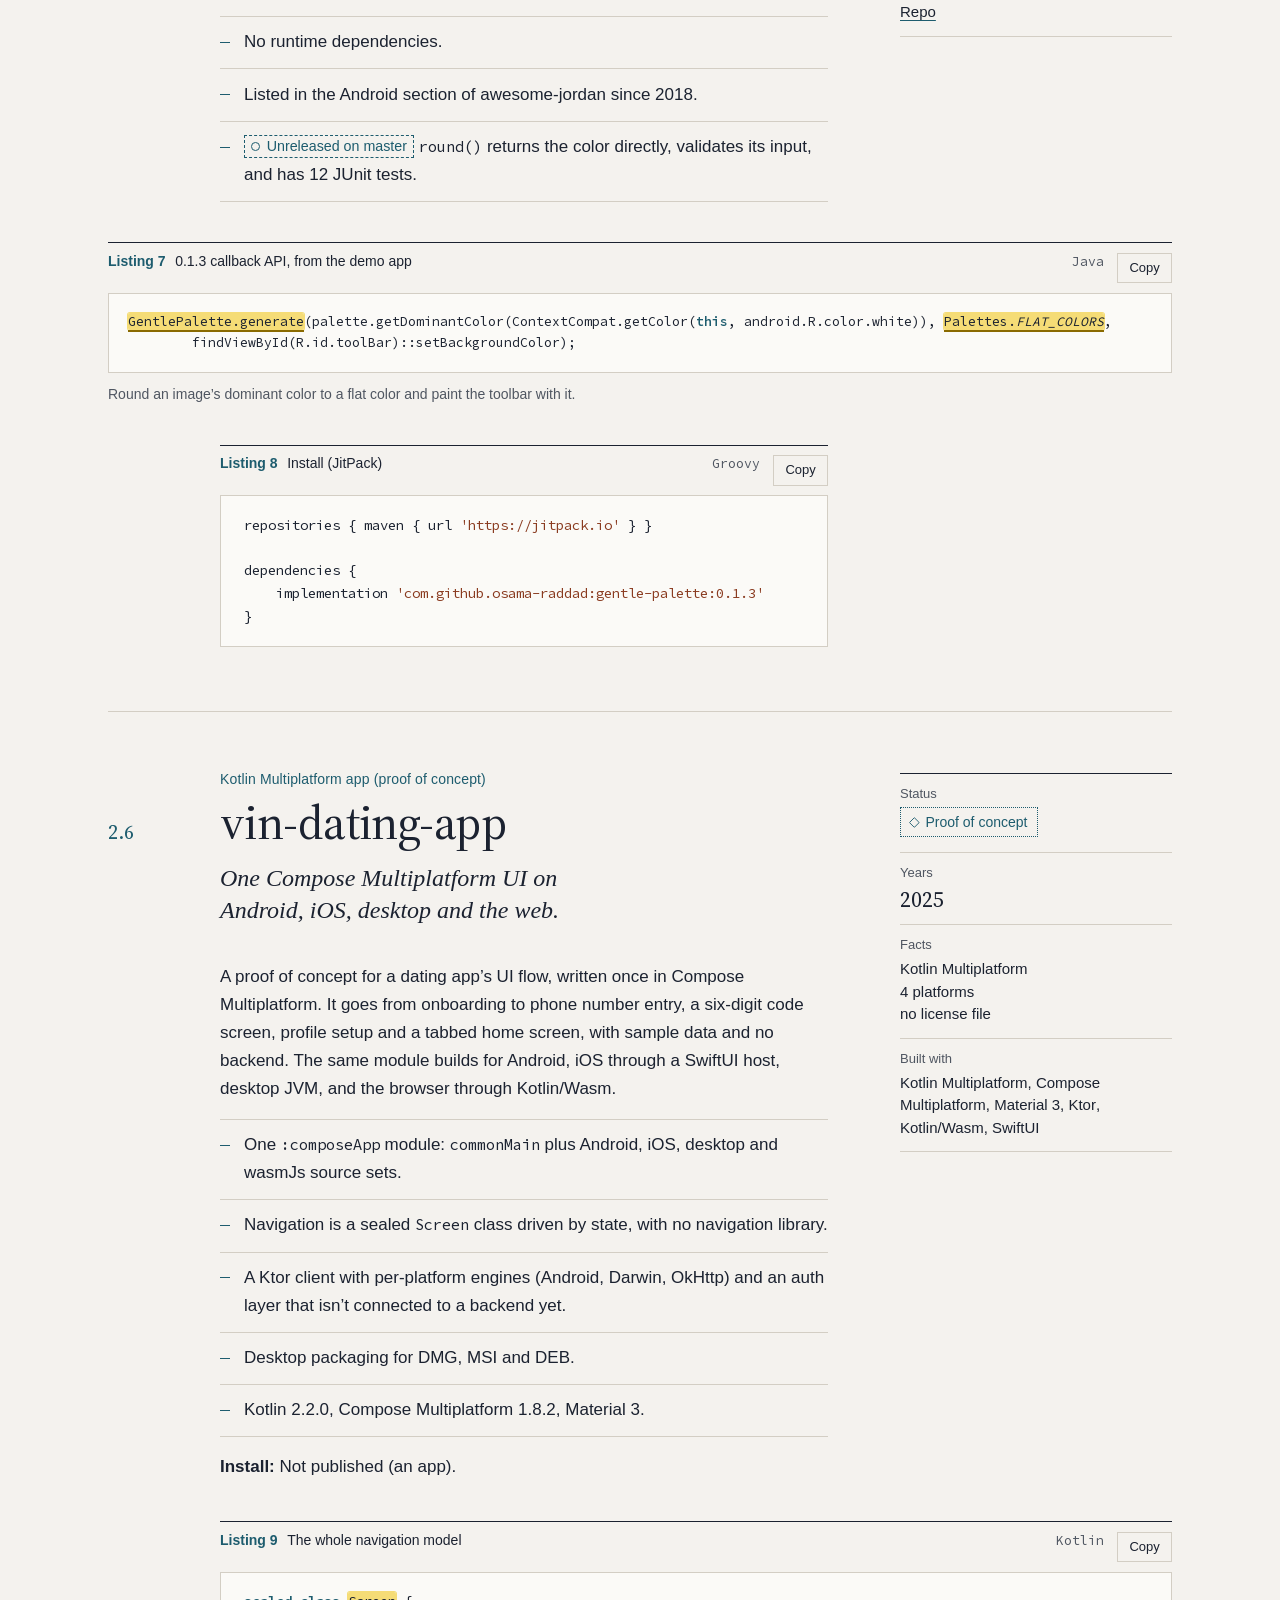
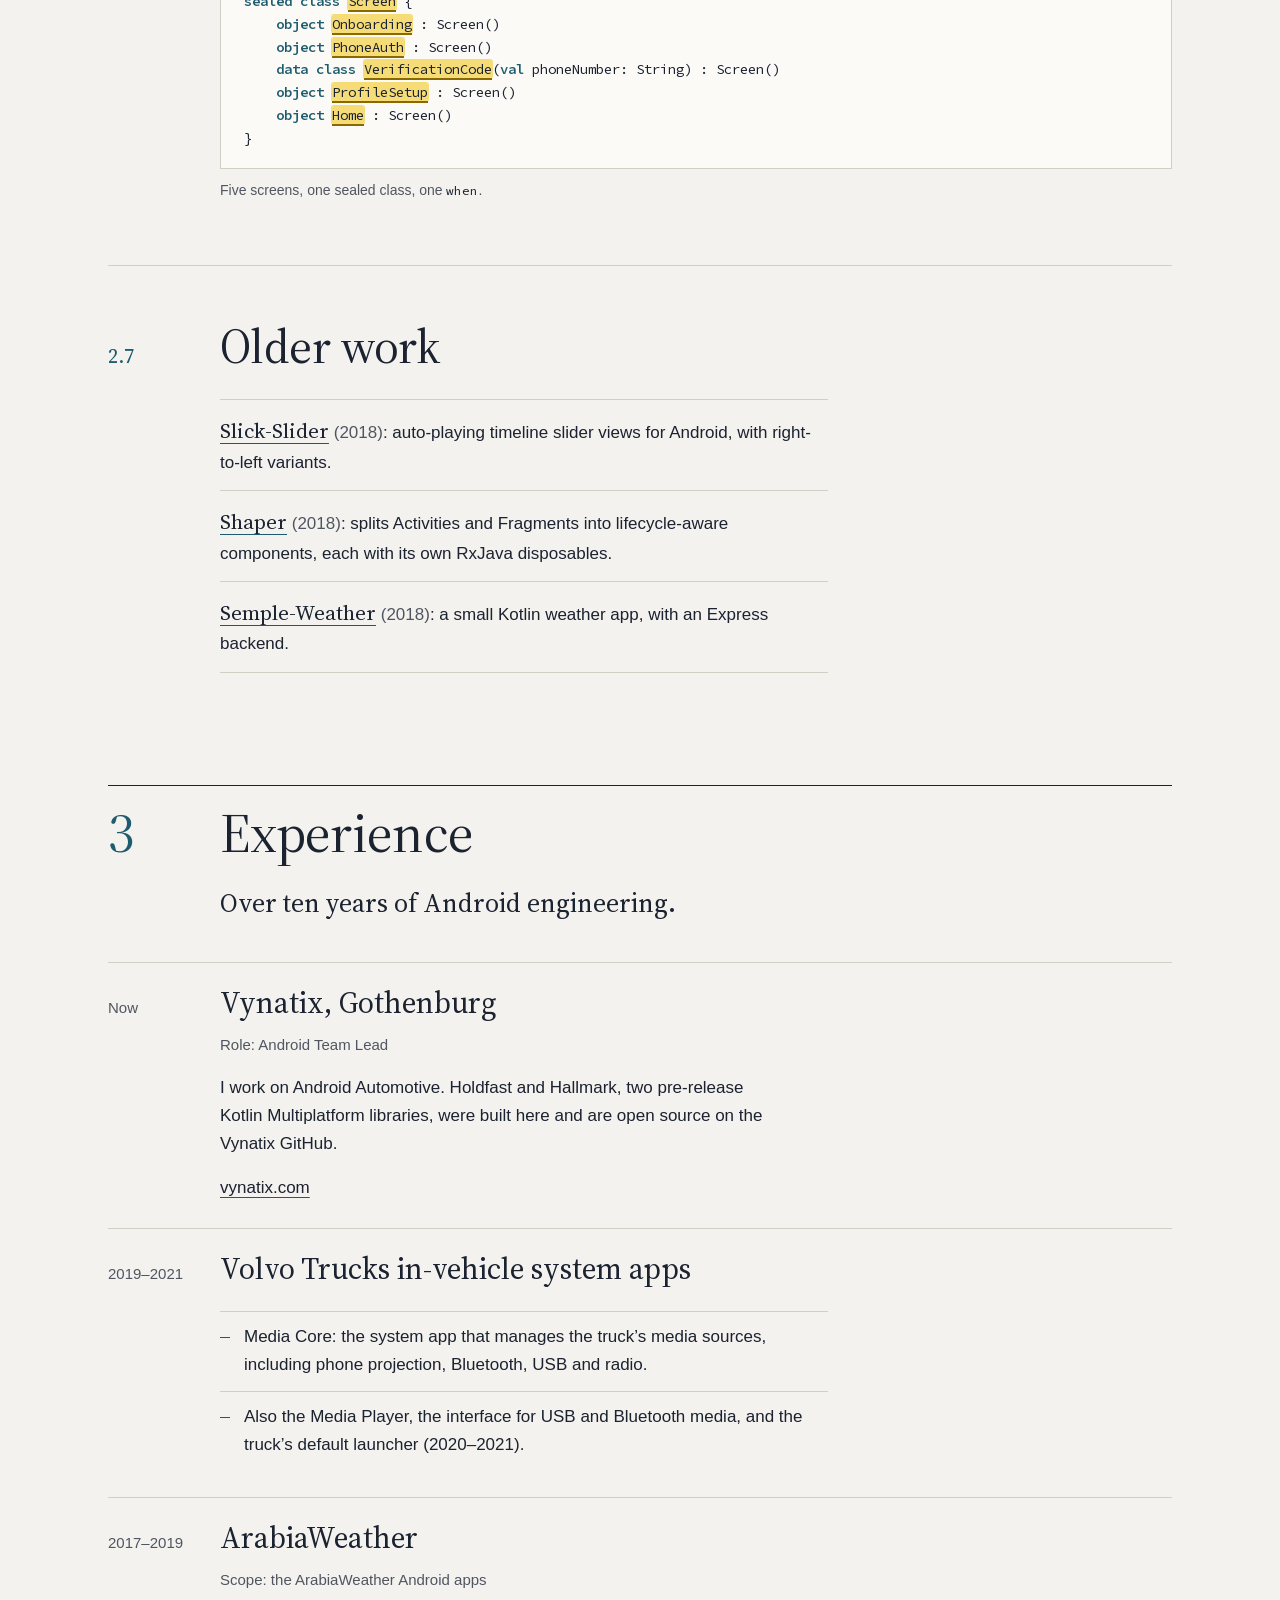
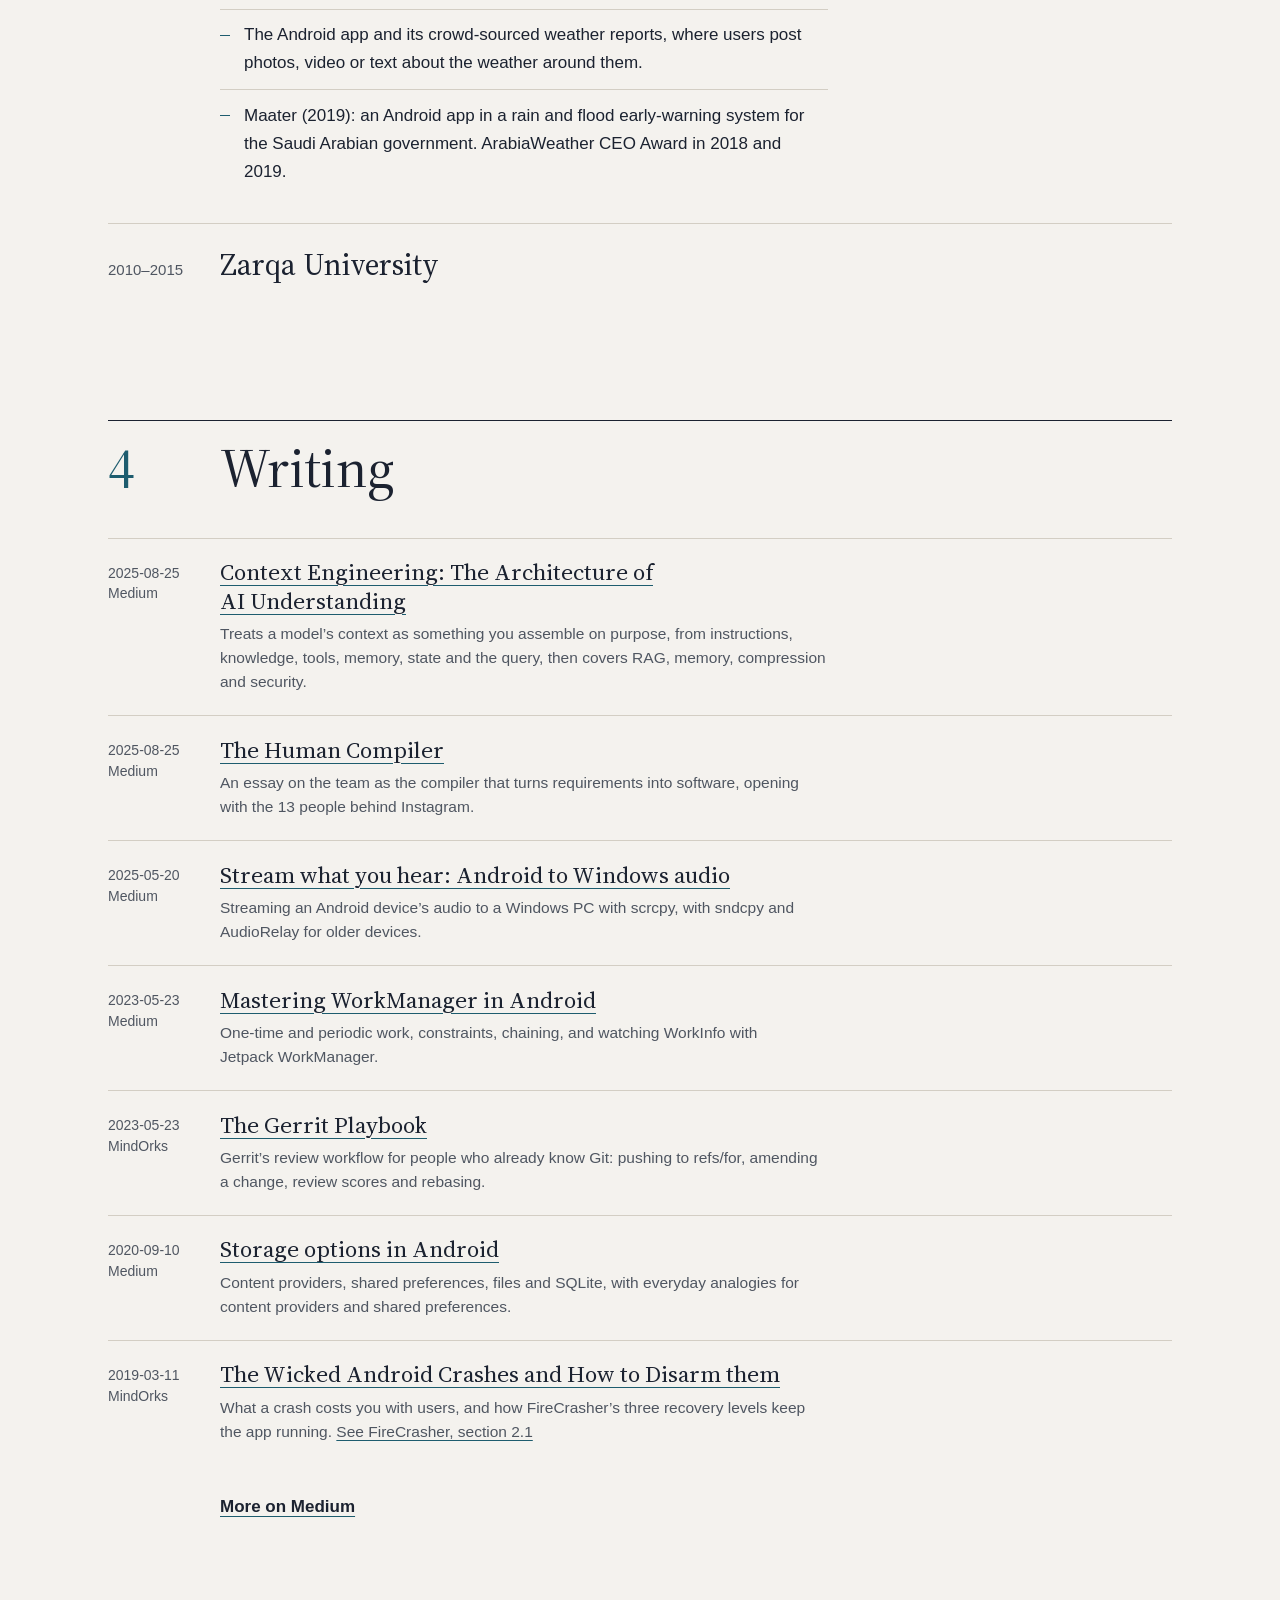
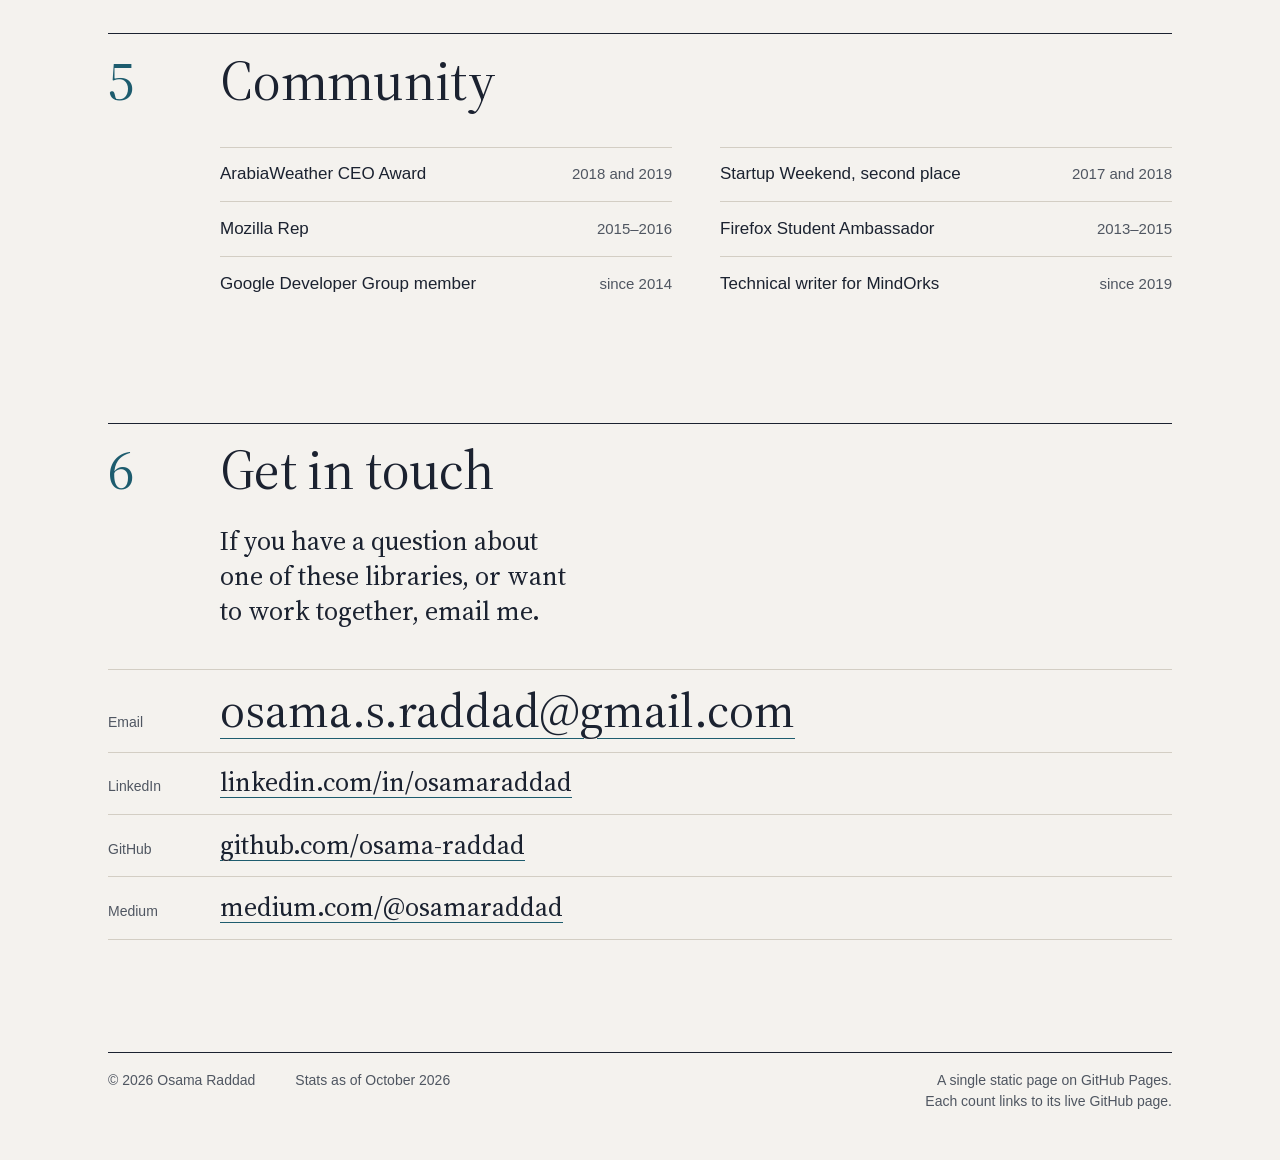
==== commit 4f2f845c: "Keep the ladder diagram's launcher-activity qualifier and align its branch The diagram dropped "from" ====
--- a/index.html
+++ b/index.html
@@ -153,7 +153,7 @@
       <div class="prose proj-body">
         <p>FireCrasher replaces Android’s main-thread message loop with one that dispatches each message inside a try/catch. When something throws, your <code>onCrash</code> handler gets the exception first, so crash reporting still works, and then the library recovers in steps. The main-loop interception is adapted from <a href="https://github.com/mmin18/SafeLooper">SafeLooper</a> (mmin18, 2013); the recovery ladder, back-stack tracking and handler API are FireCrasher’s own. I started it in 2016 and moved most of it to Kotlin in 2019. It was modernized, and made fully Kotlin, in 2026.</p>
         <figure class="ladder">
-          <svg viewBox="0 0 340 128" aria-hidden="true" focusable="false">
+          <svg viewBox="0 0 340 150" aria-hidden="true" focusable="false">
             <defs>
               <marker id="ladder-head" viewBox="0 0 10 10" refX="9" refY="5" markerWidth="7" markerHeight="7" orient="auto-start-reverse">
                 <path class="ladder-tip" d="M0 0 L10 5 L0 10 z"/>
@@ -170,8 +170,10 @@
             <rect class="ladder-step" x="0" y="88" width="92" height="28" rx="2"/>
             <text class="ladder-label" x="46" y="106.5" text-anchor="middle">Crash 3</text>
             <path class="ladder-arrow" d="M96 102 H120" marker-end="url(#ladder-head)"/>
-            <text class="ladder-text" x="128" y="100">Back, if a screen is behind it</text>
-            <text class="ladder-text" x="128" y="118">Otherwise, relaunch the app</text>
+            <path class="ladder-arrow" d="M96 102 H108 V124 H120" marker-end="url(#ladder-head)"/>
+            <text class="ladder-text" x="128" y="106.5">Back, if a screen is behind it</text>
+            <text class="ladder-text" x="128" y="124">Otherwise, relaunch the app</text>
+            <text class="ladder-text" x="128" y="141">from its launcher activity</text>
           </svg>
         </figure>
         <ul class="highlights">
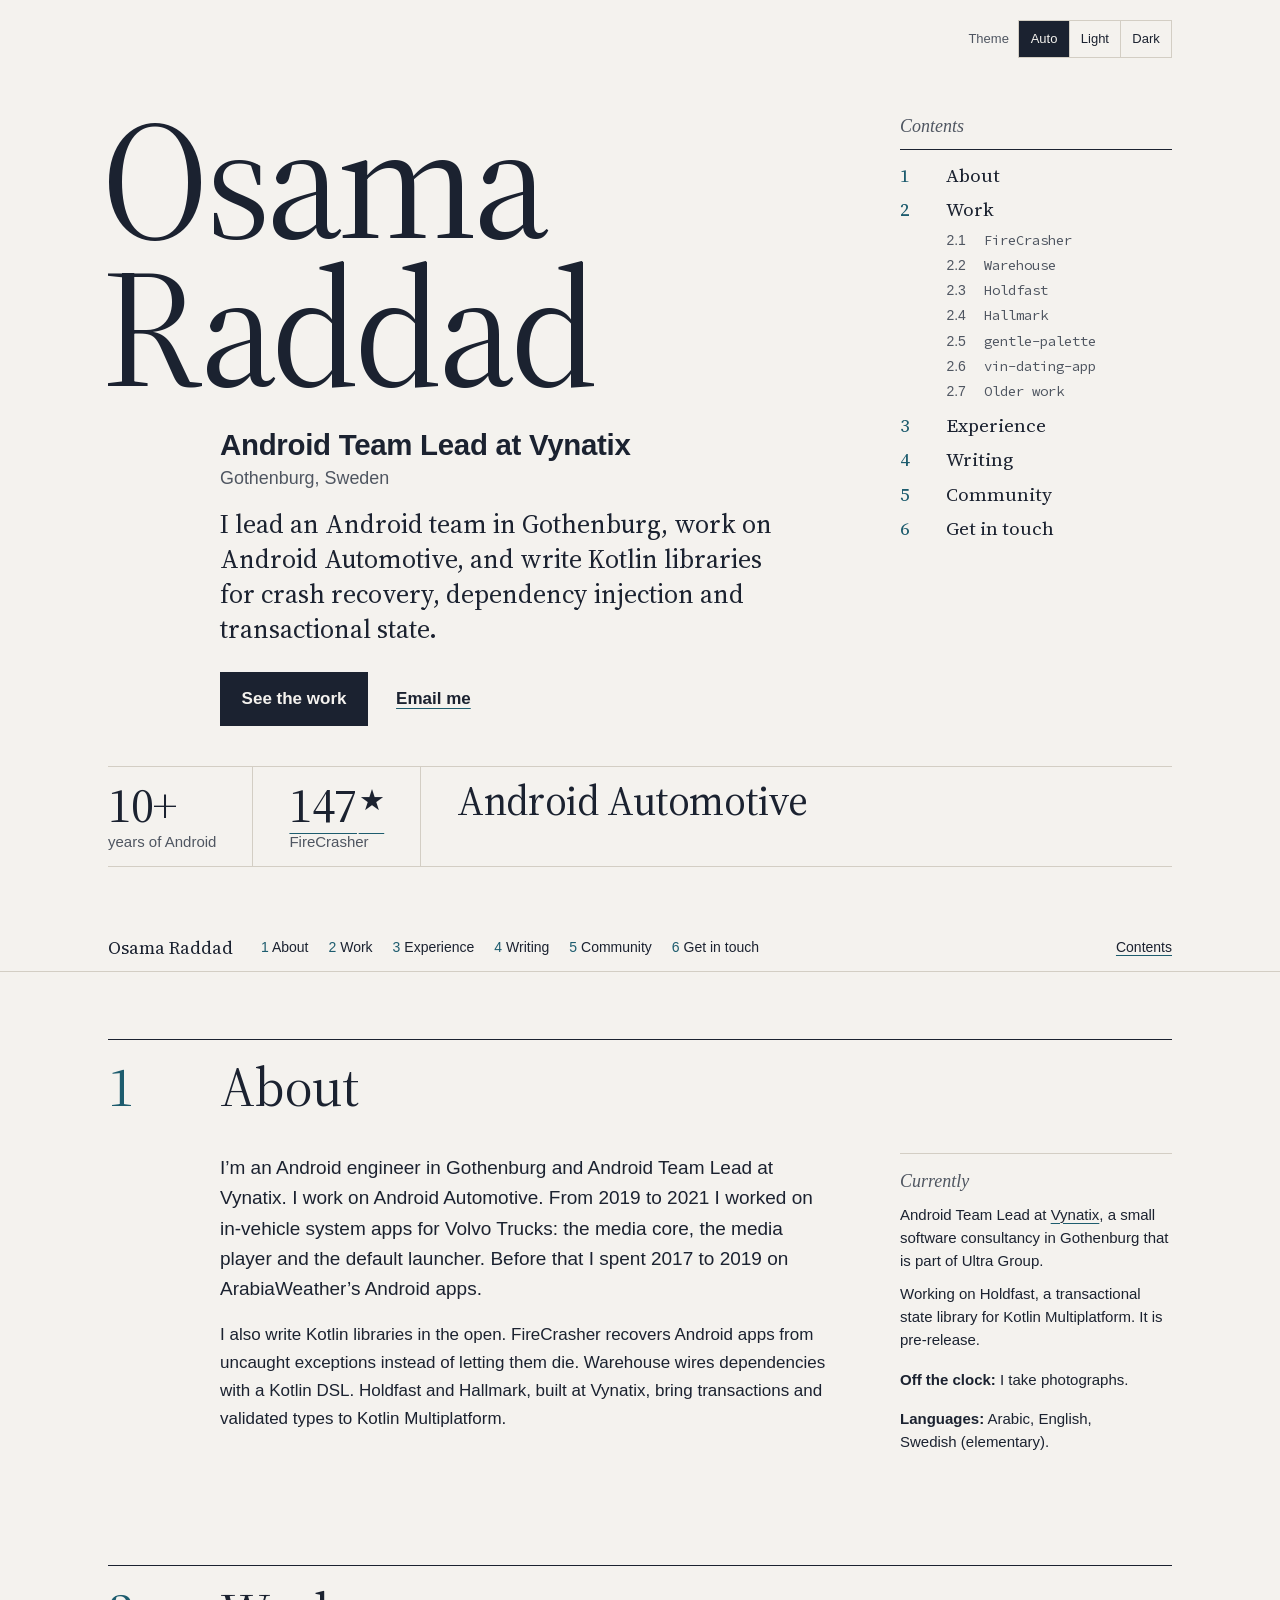
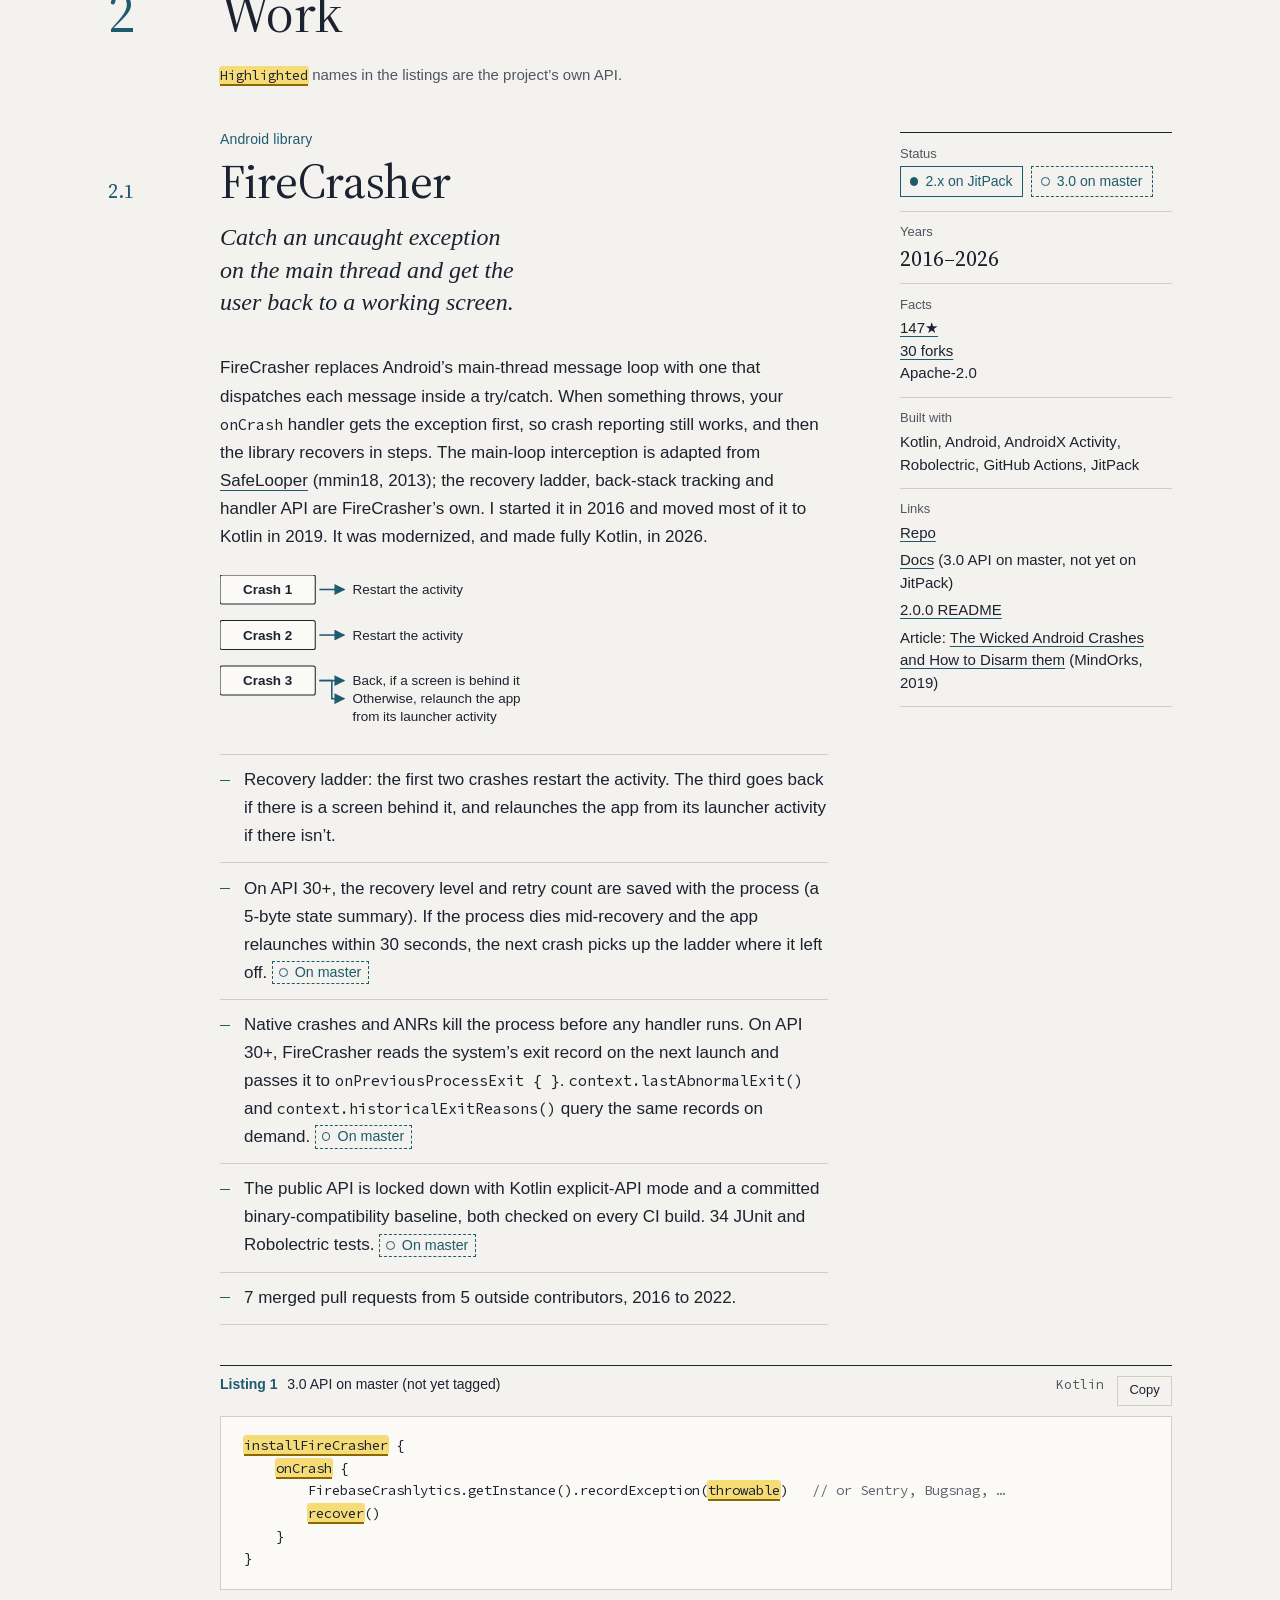
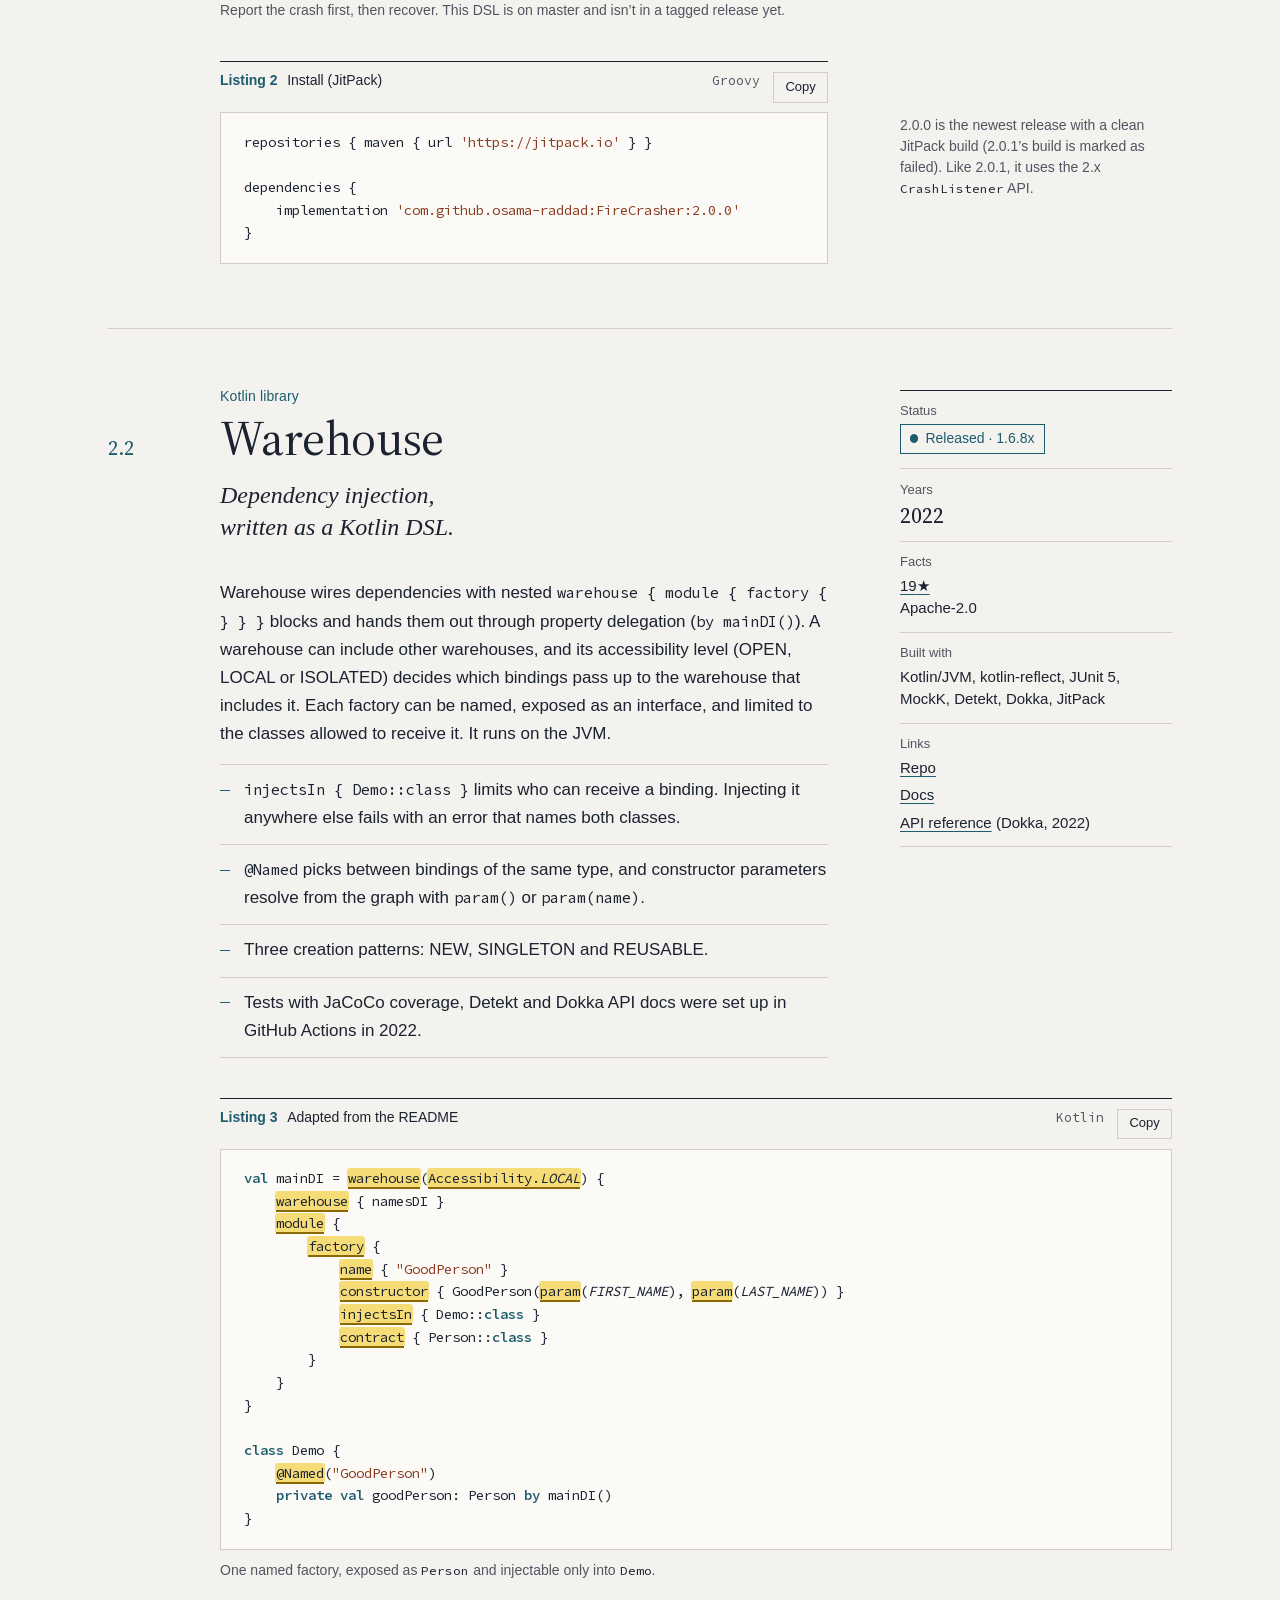
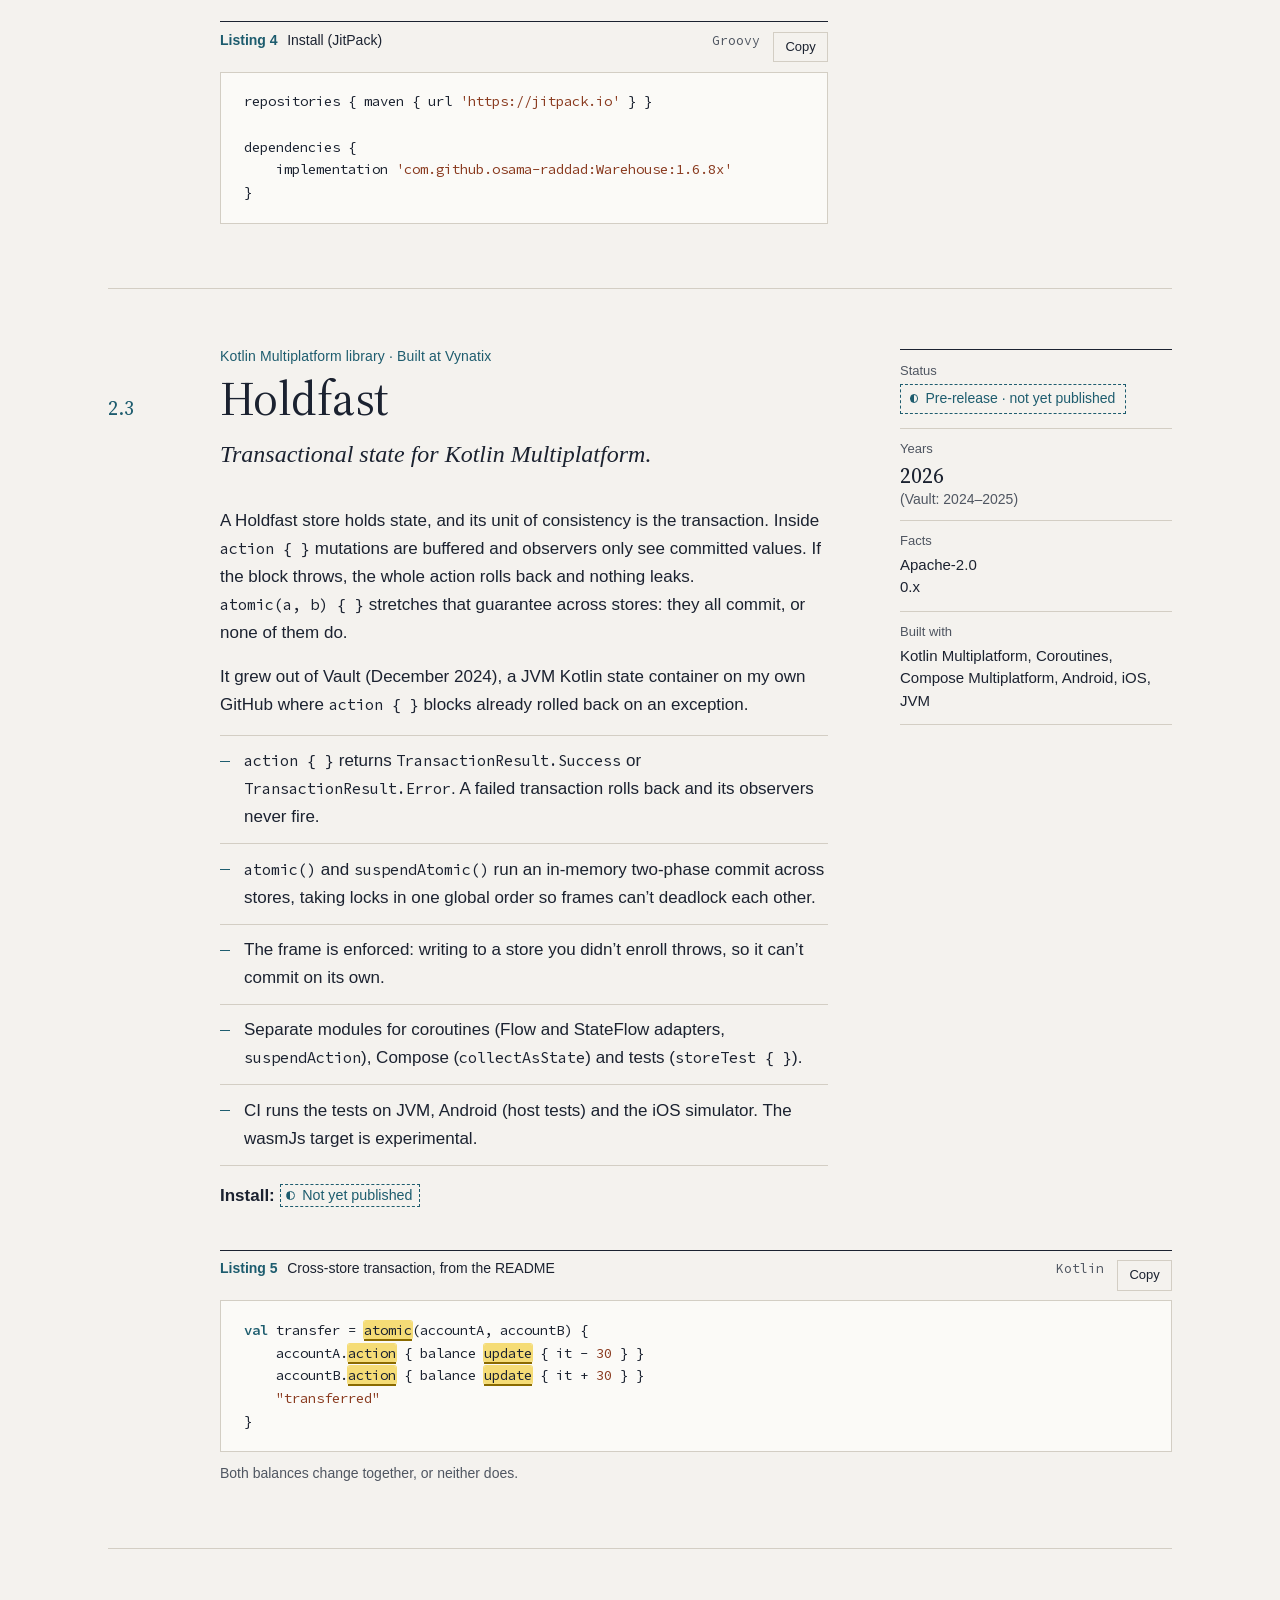
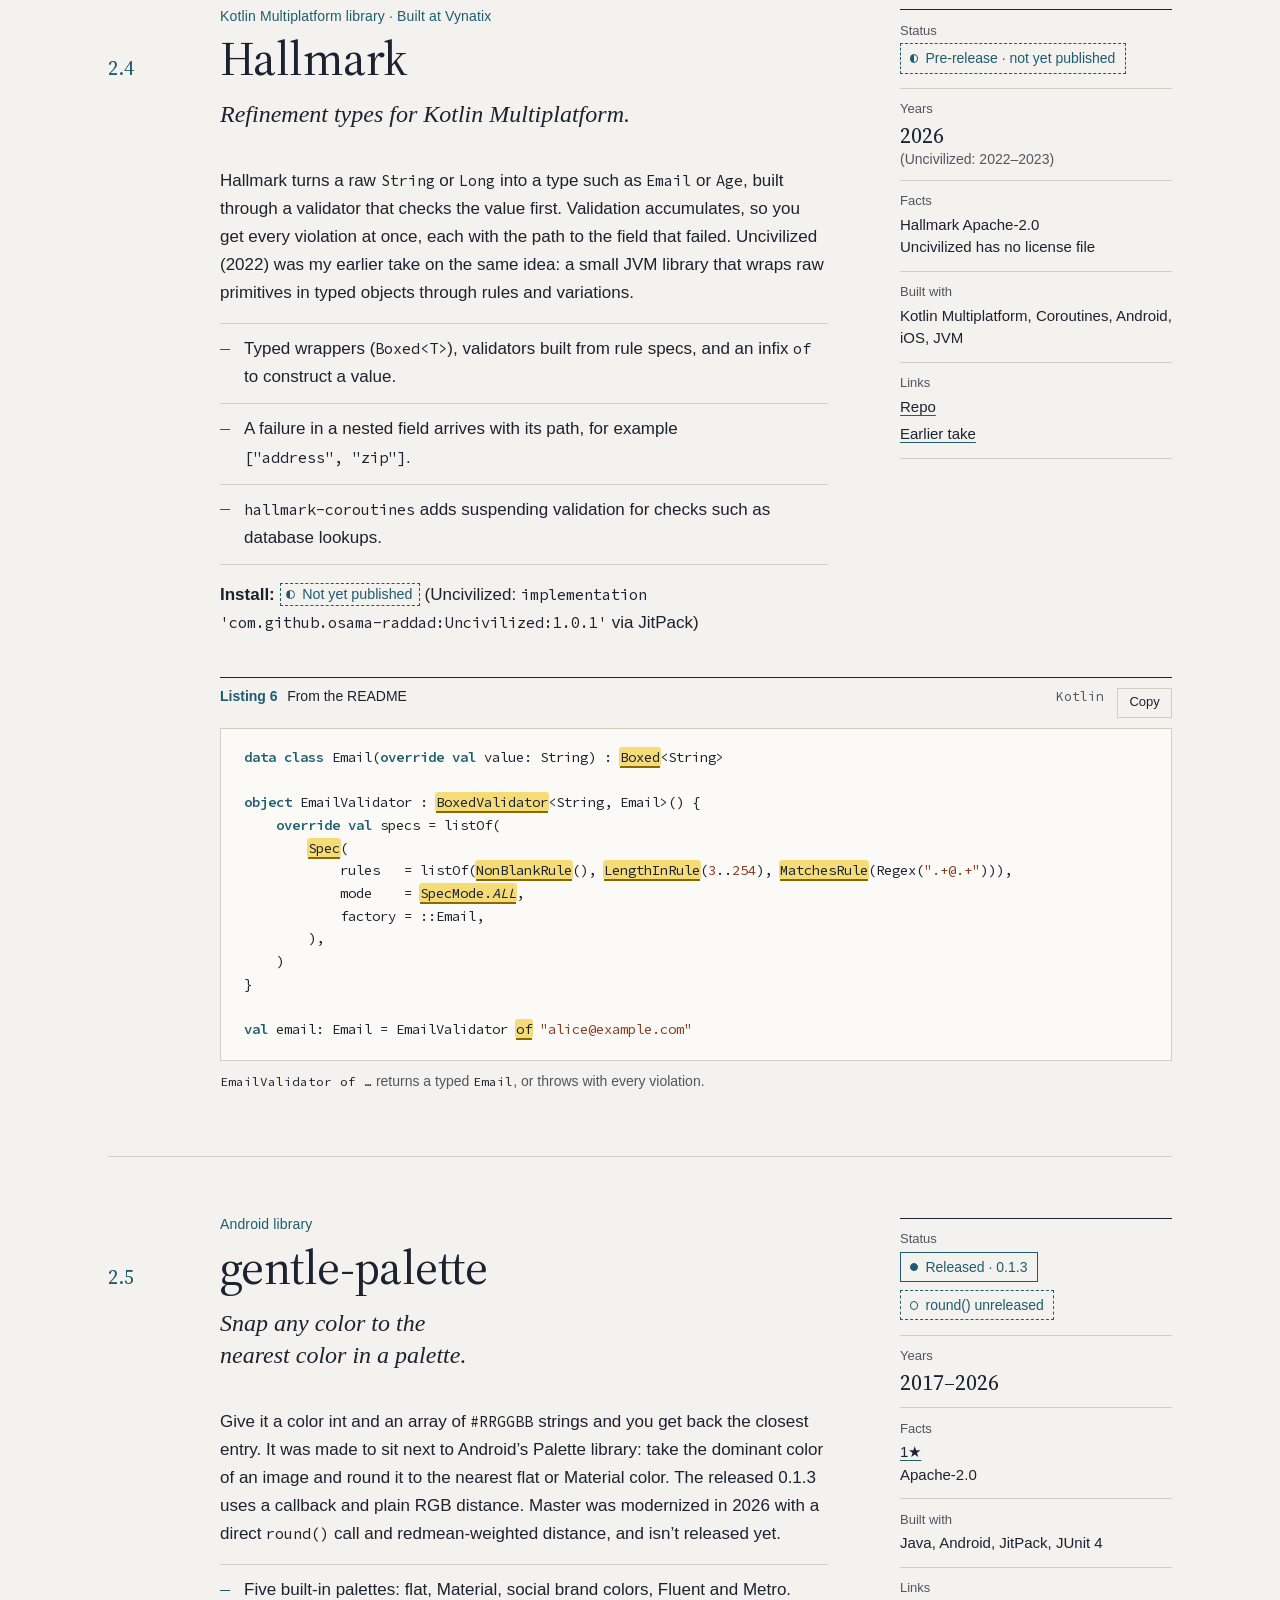
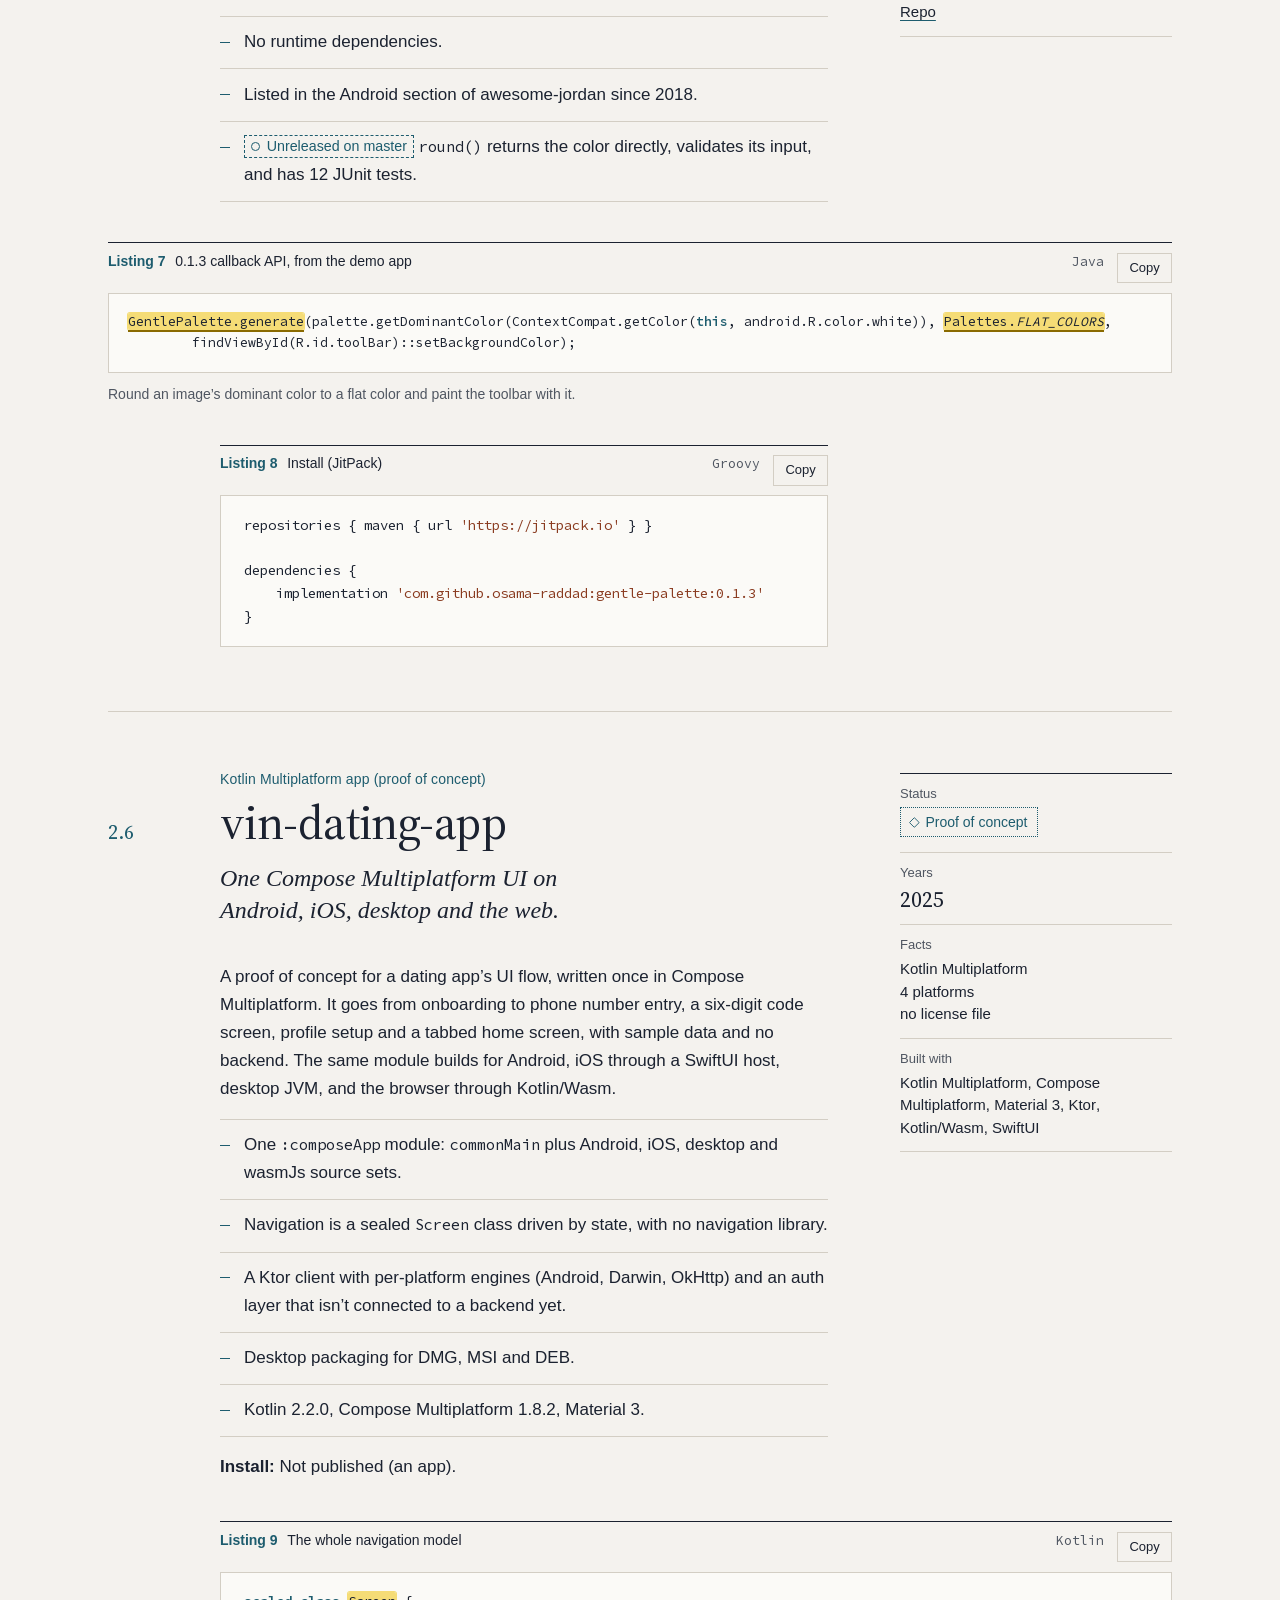
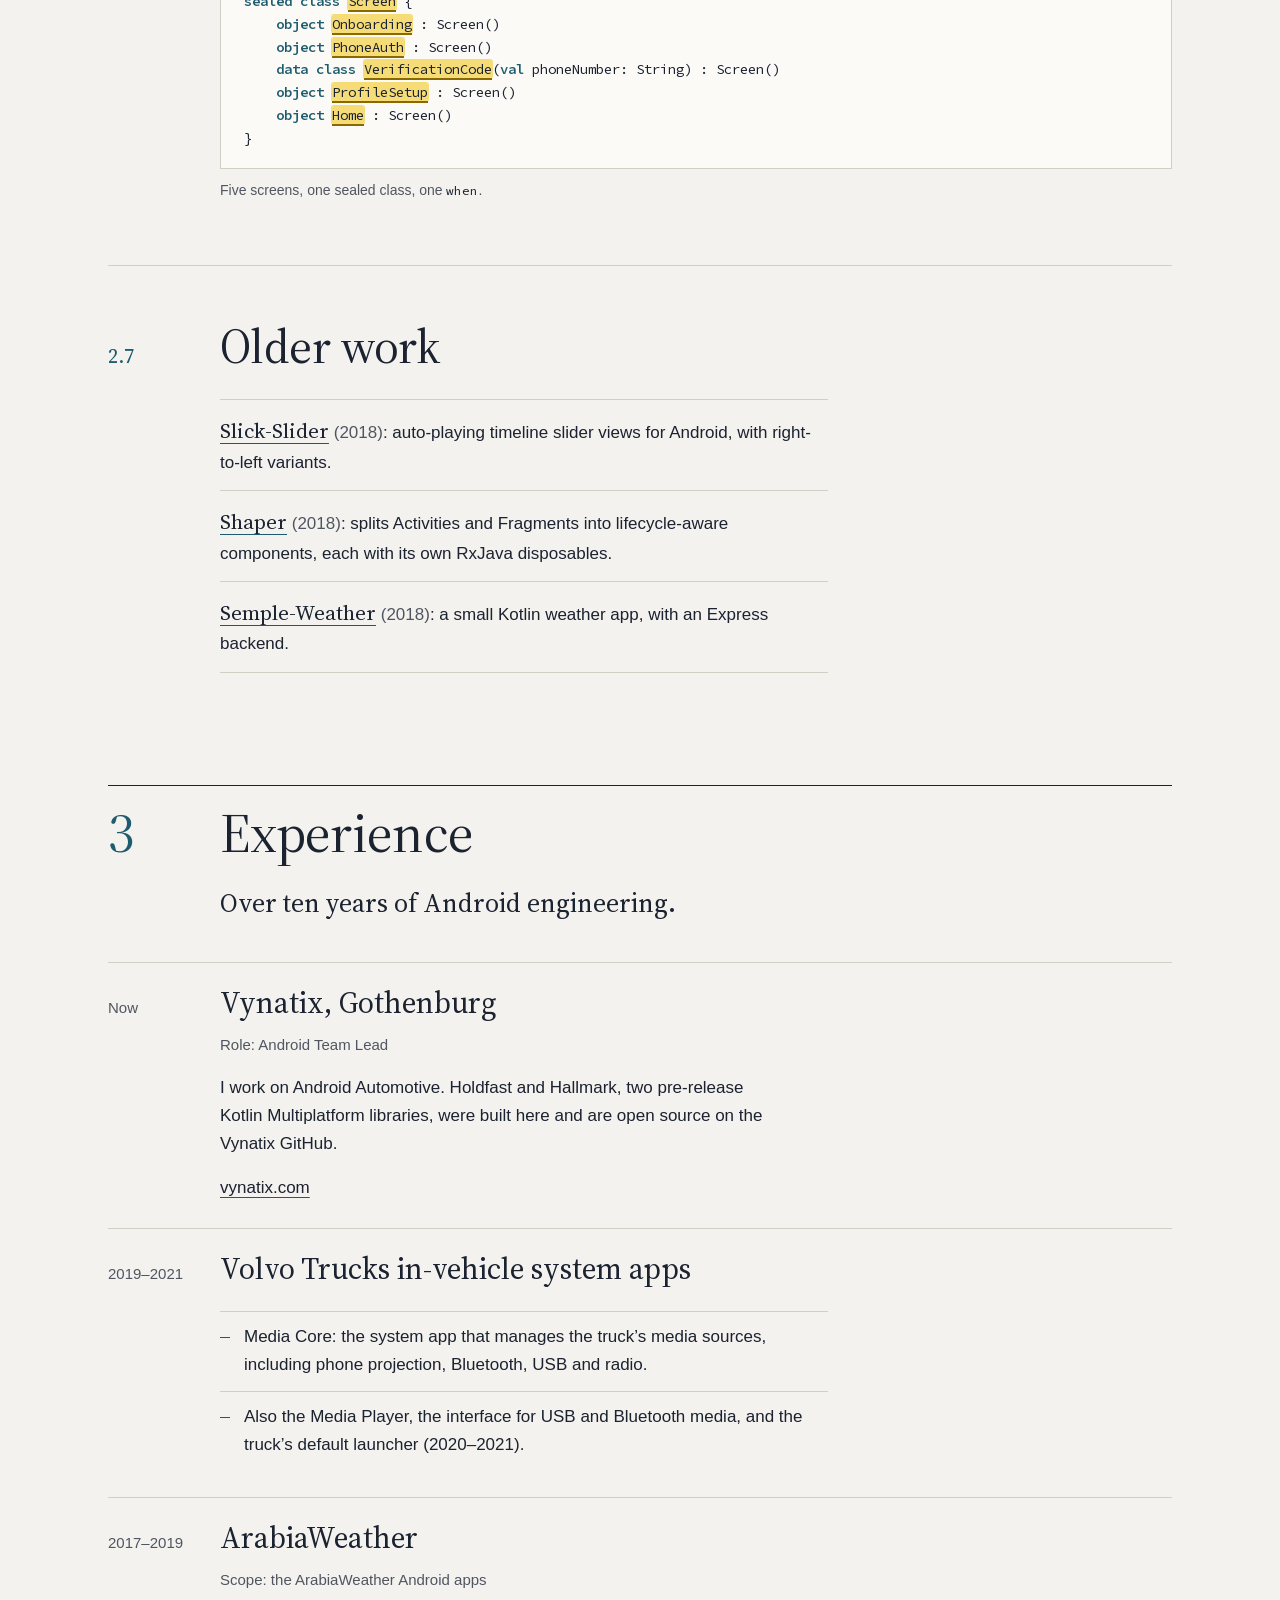
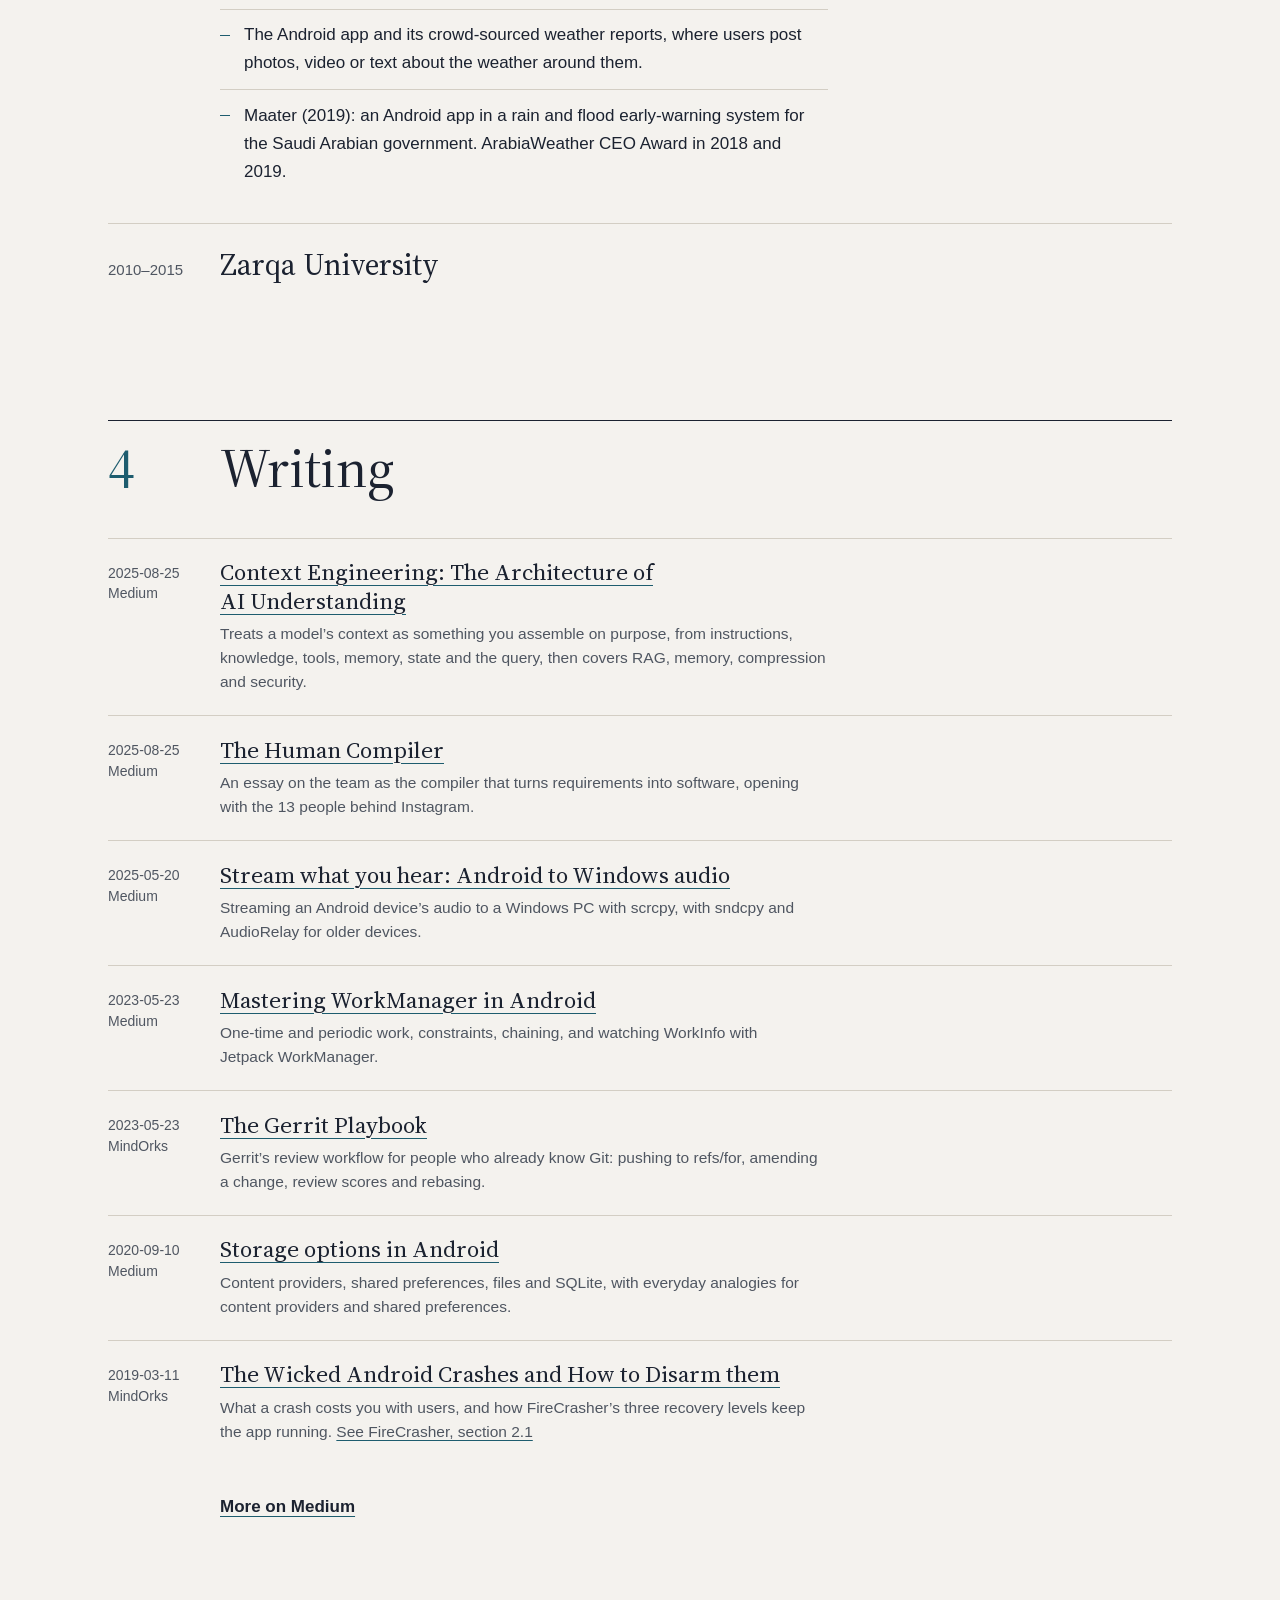
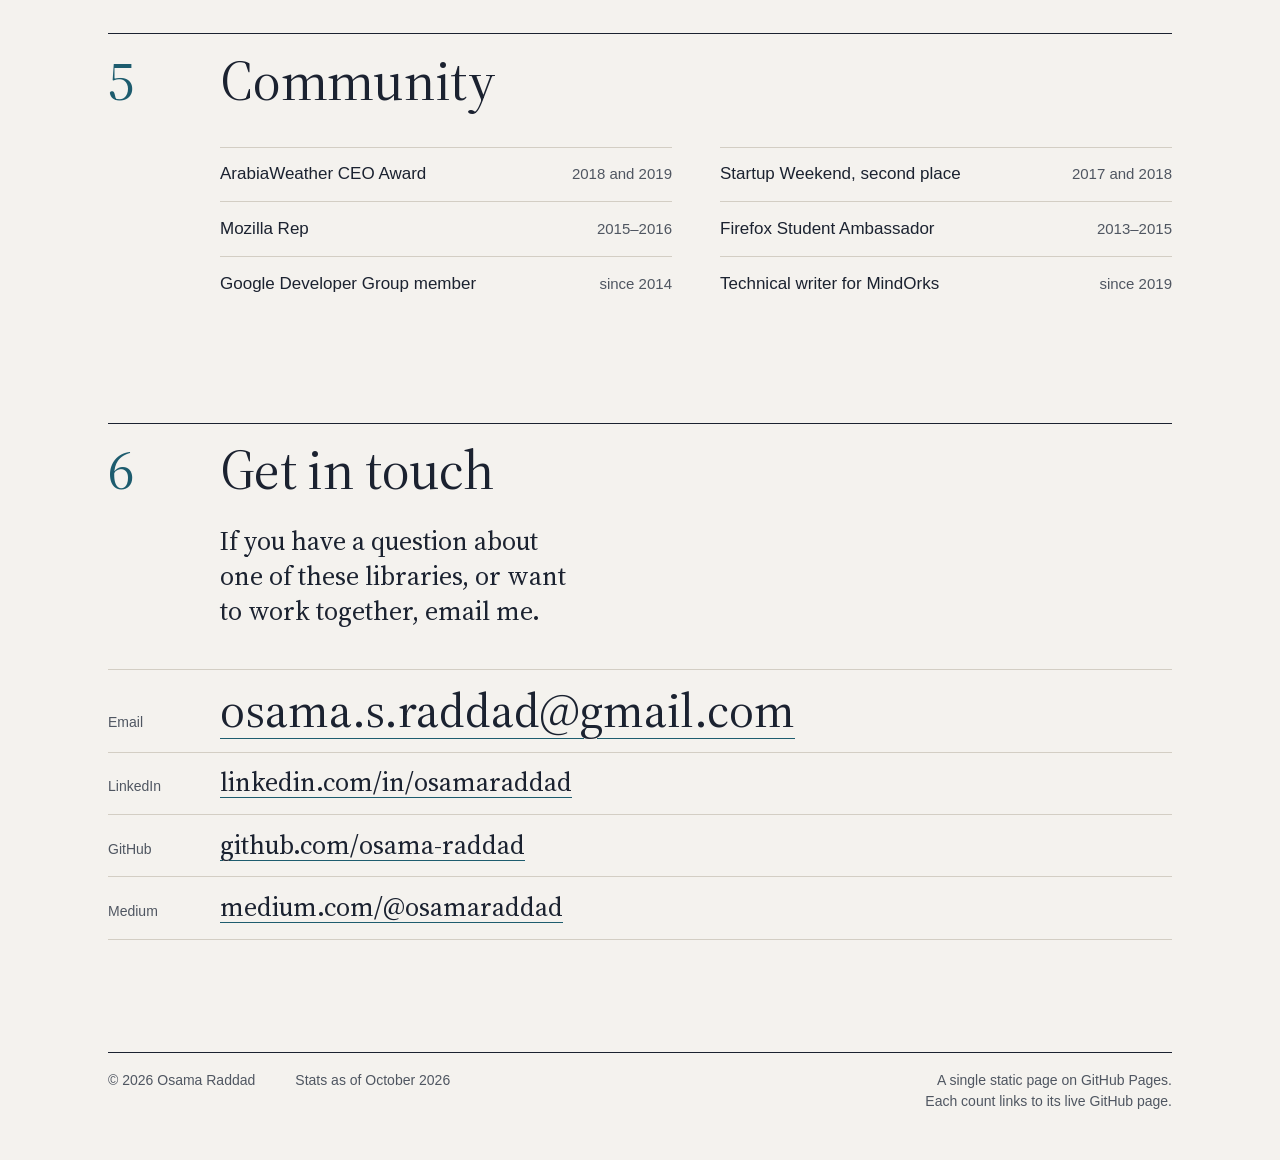
==== commit 41cbe33c: "Align the ladder's second branch arrow with its label The arrow for the relaunch outcome ended on th" ====
--- a/index.html
+++ b/index.html
@@ -170,7 +170,7 @@
             <rect class="ladder-step" x="0" y="88" width="92" height="28" rx="2"/>
             <text class="ladder-label" x="46" y="106.5" text-anchor="middle">Crash 3</text>
             <path class="ladder-arrow" d="M96 102 H120" marker-end="url(#ladder-head)"/>
-            <path class="ladder-arrow" d="M96 102 H108 V124 H120" marker-end="url(#ladder-head)"/>
+            <path class="ladder-arrow" d="M96 102 H108 V119.5 H120" marker-end="url(#ladder-head)"/>
             <text class="ladder-text" x="128" y="106.5">Back, if a screen is behind it</text>
             <text class="ladder-text" x="128" y="124">Otherwise, relaunch the app</text>
             <text class="ladder-text" x="128" y="141">from its launcher activity</text>
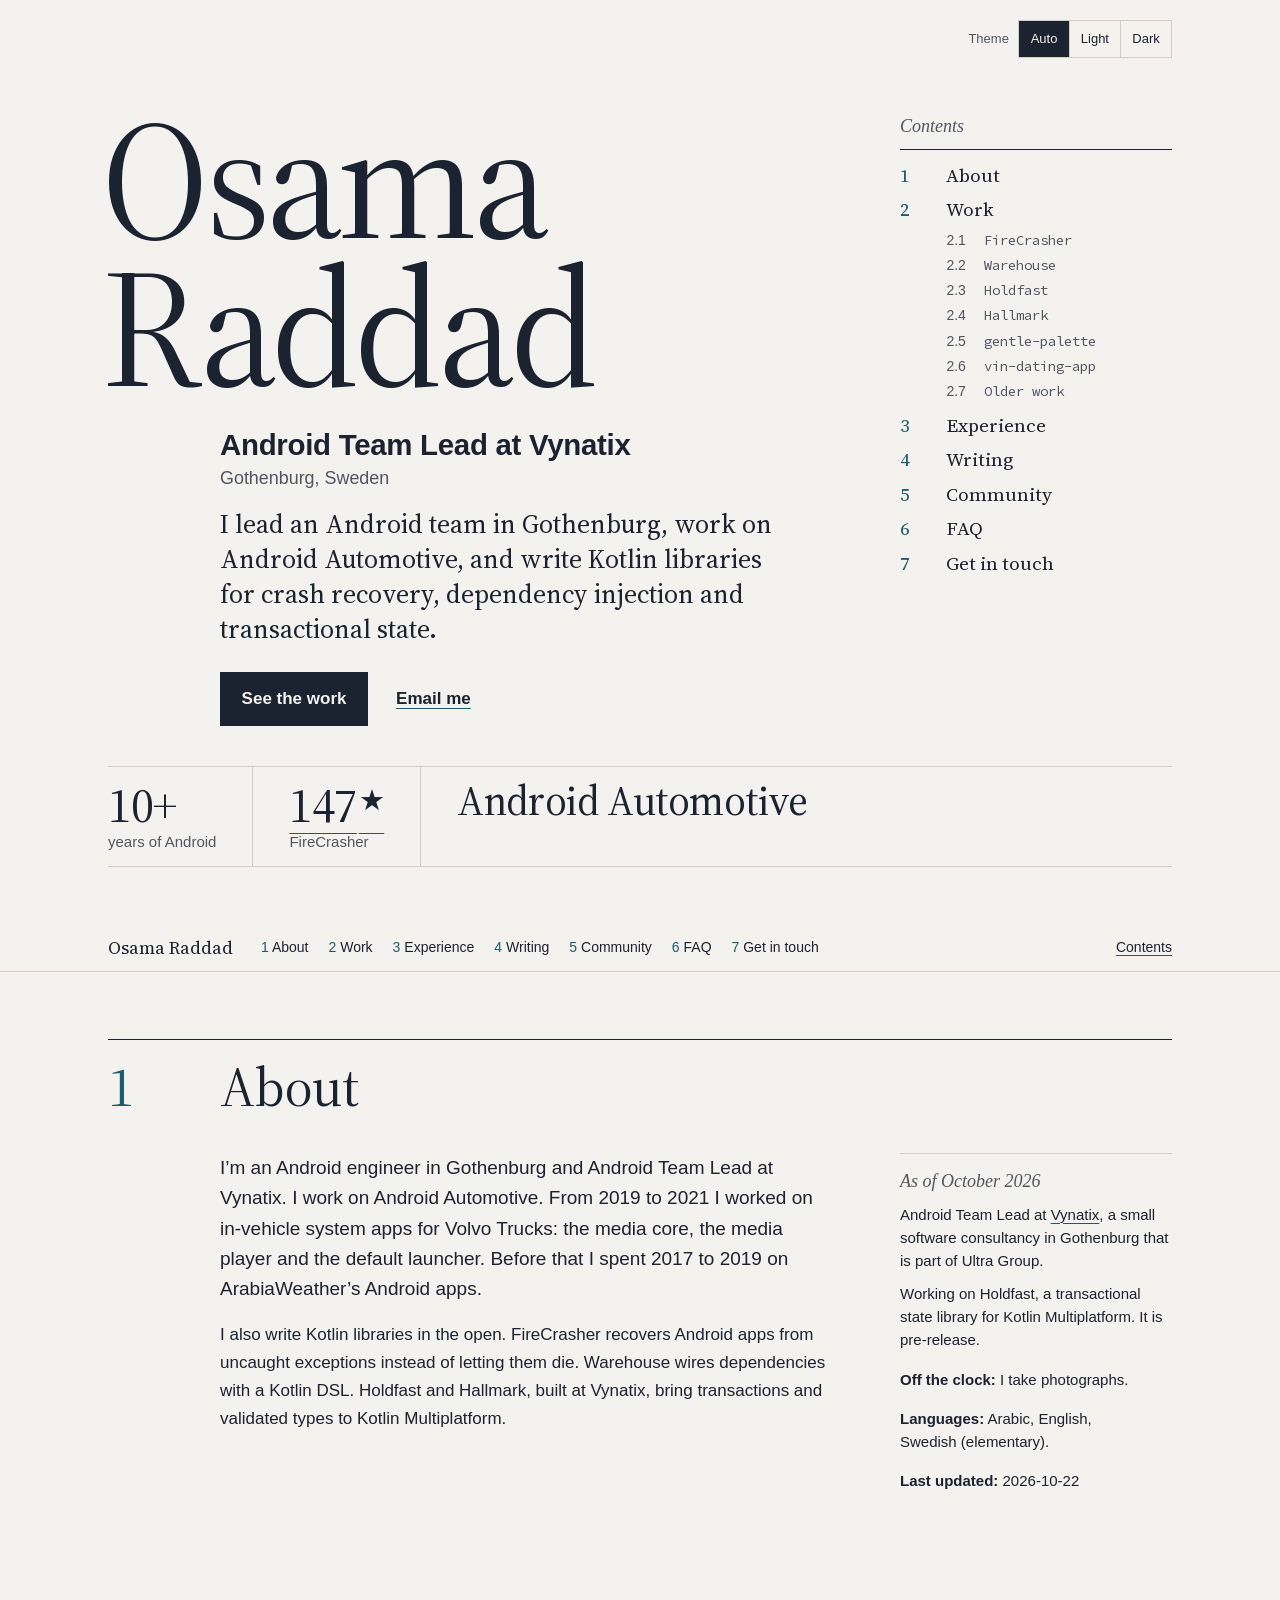
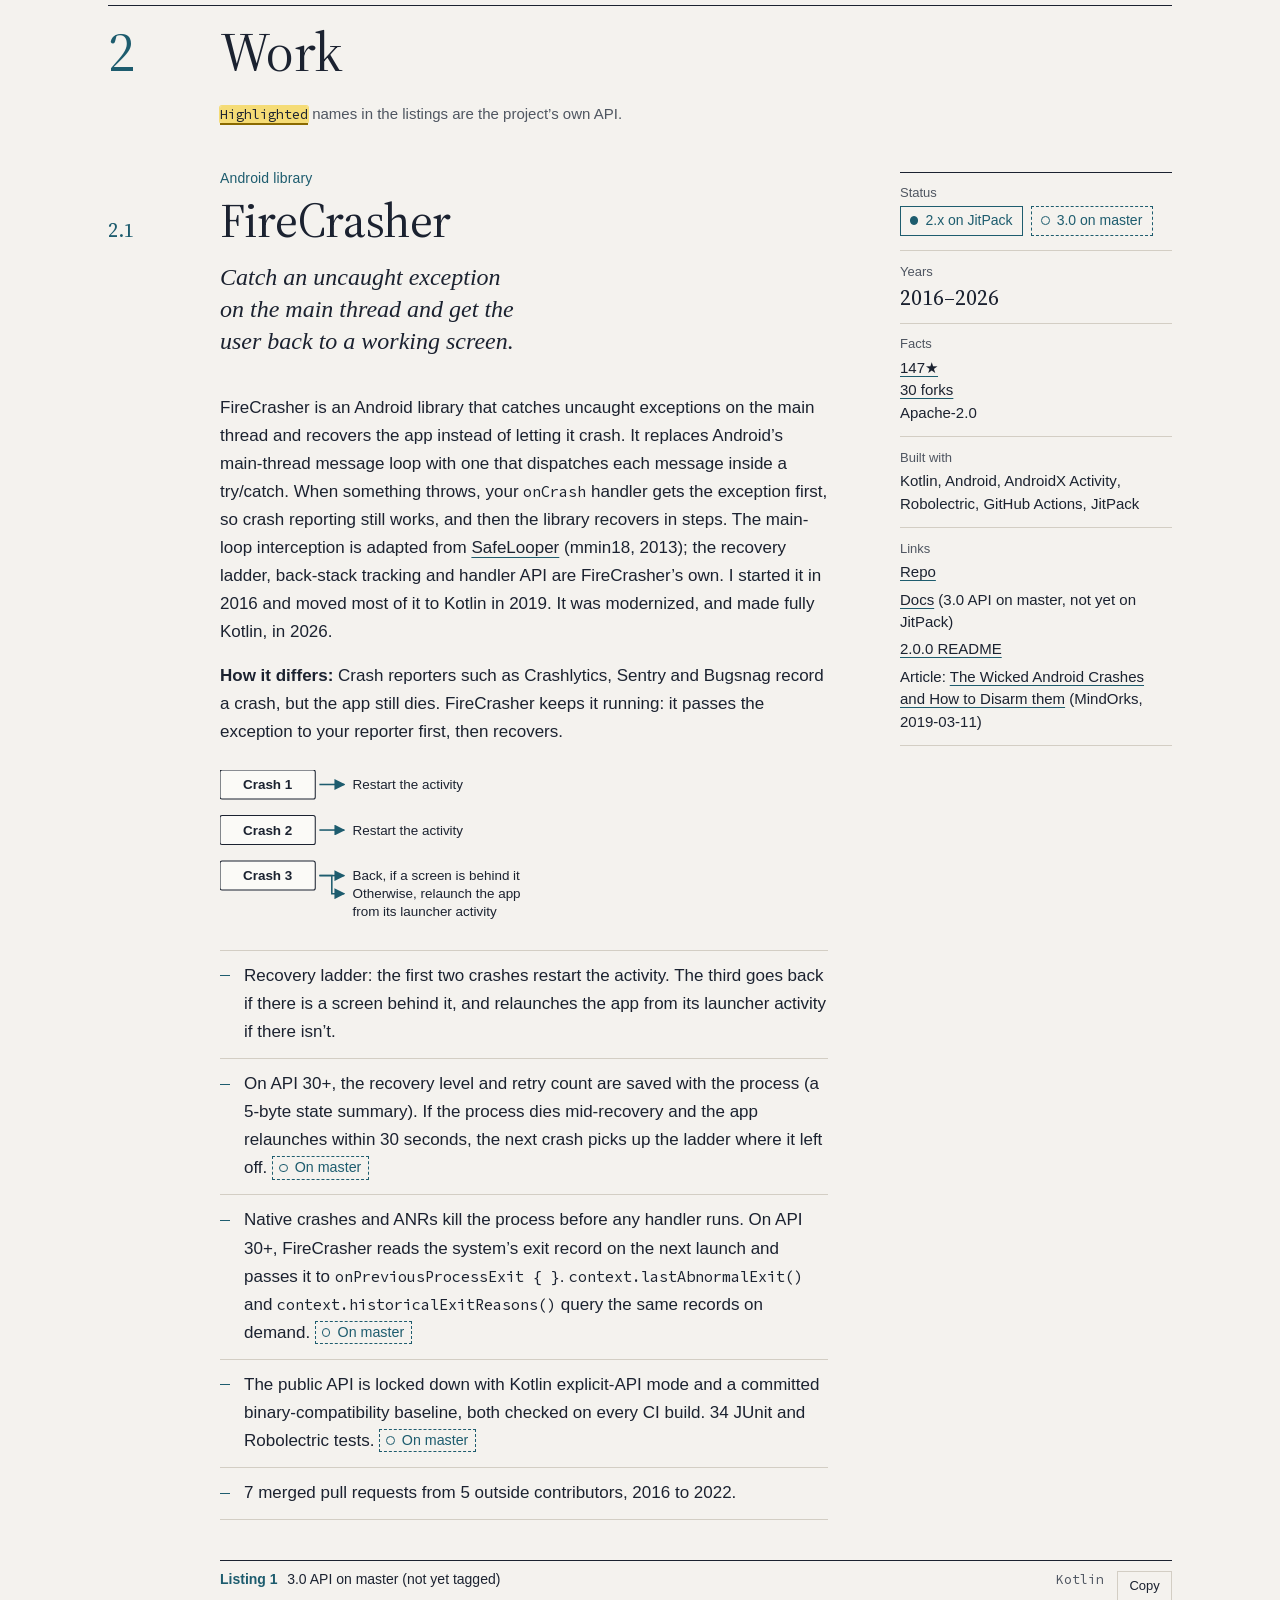
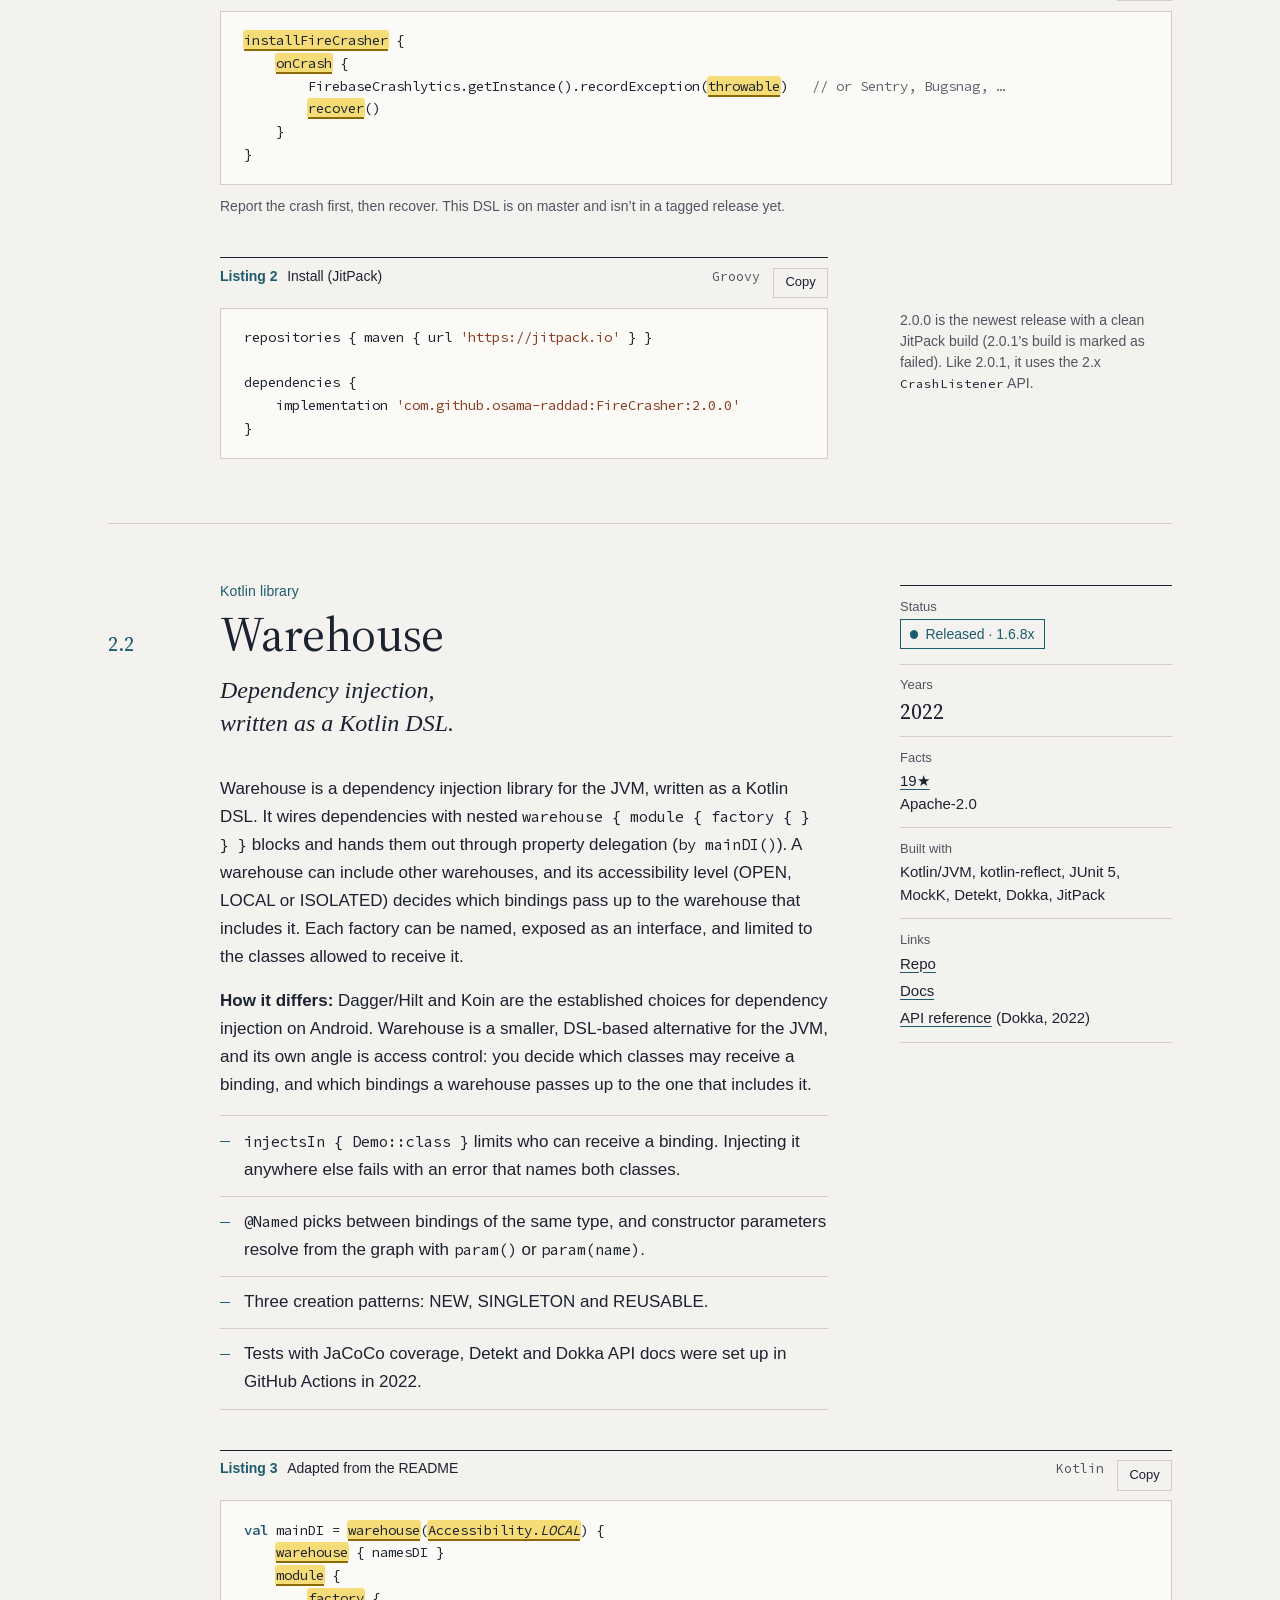
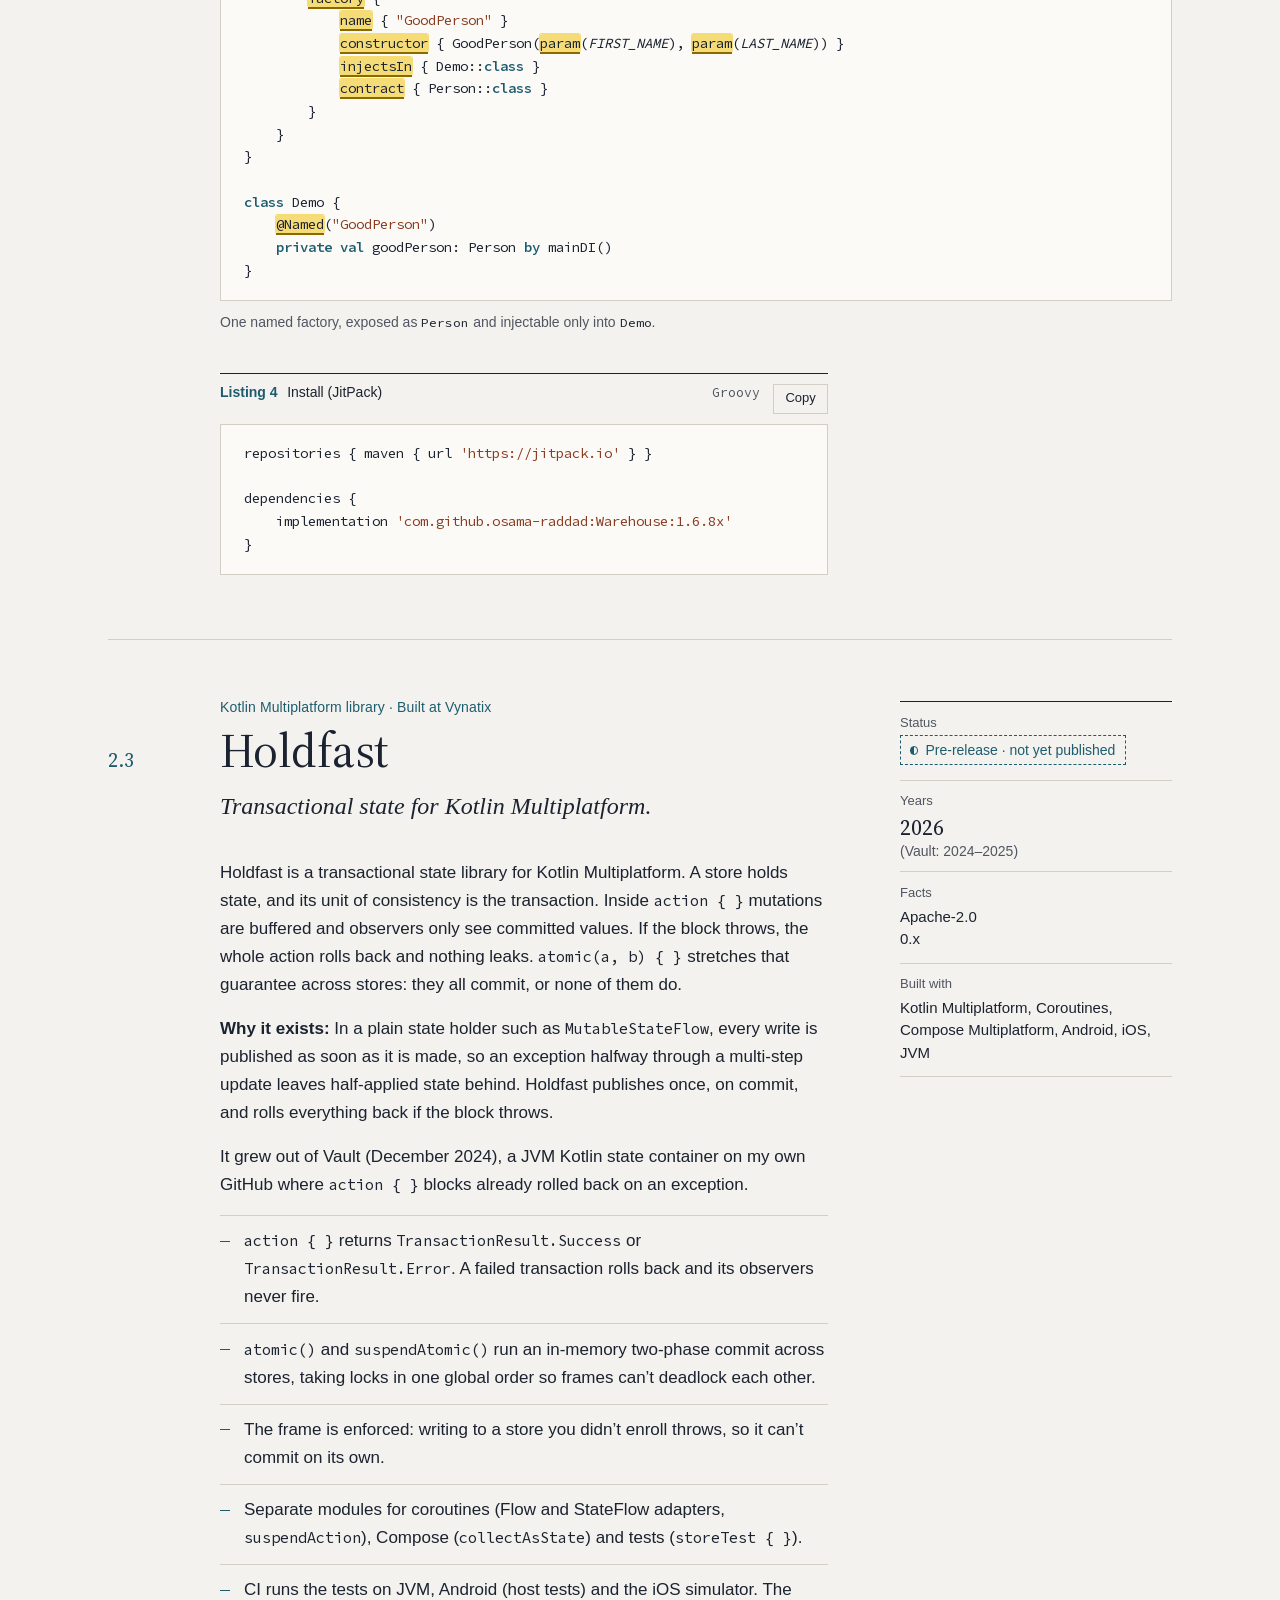
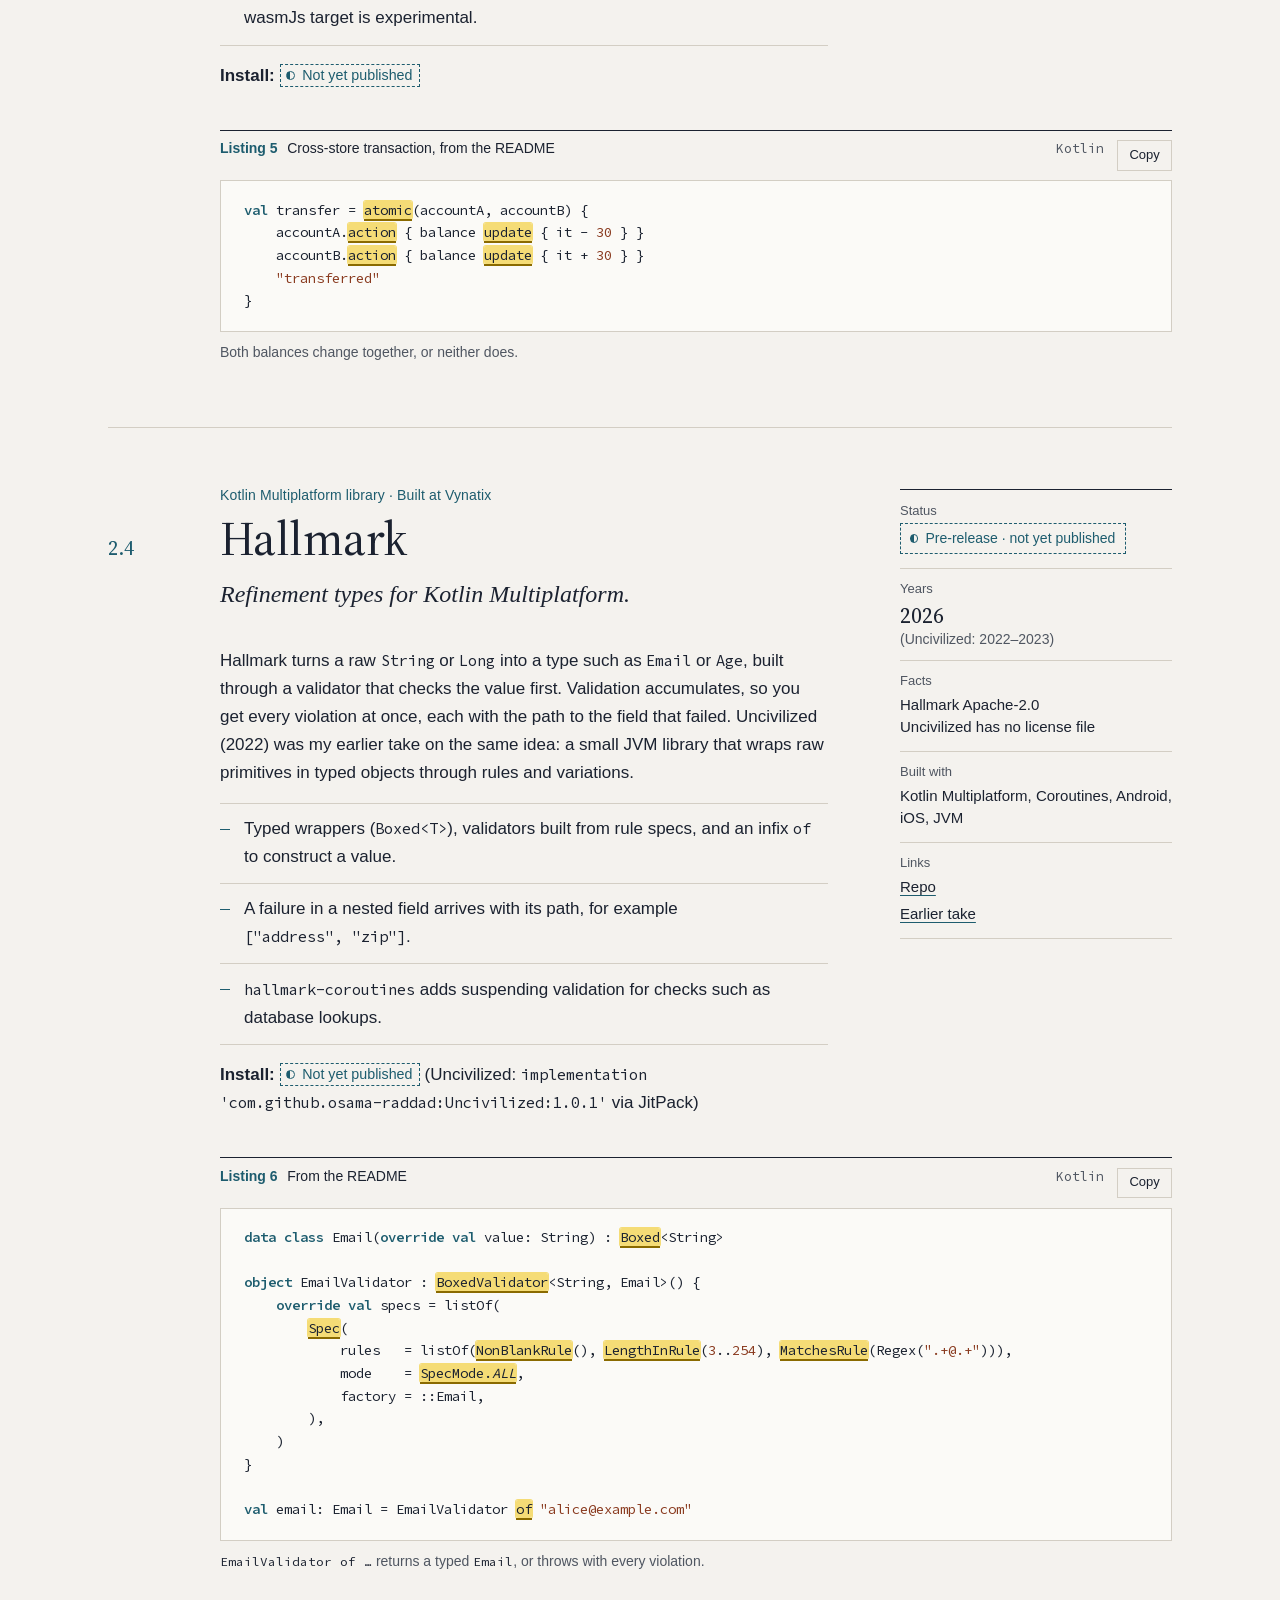
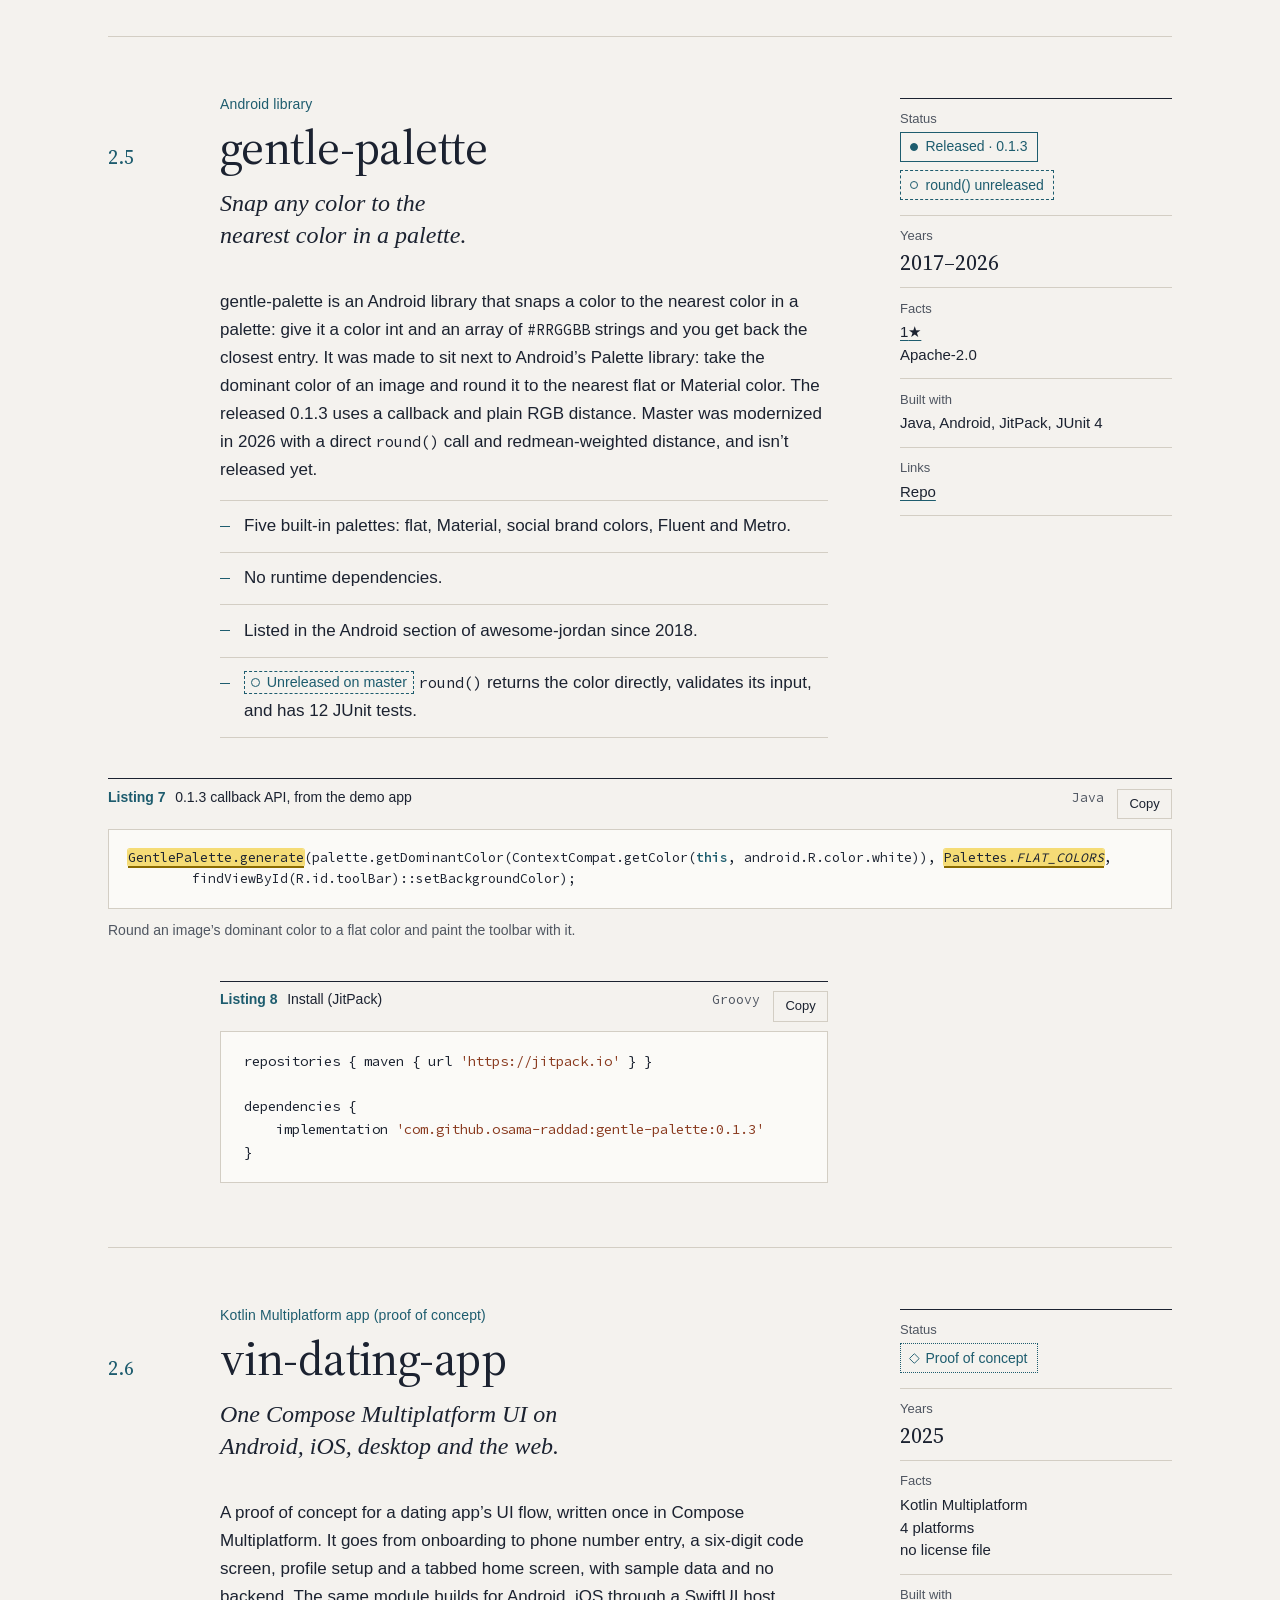
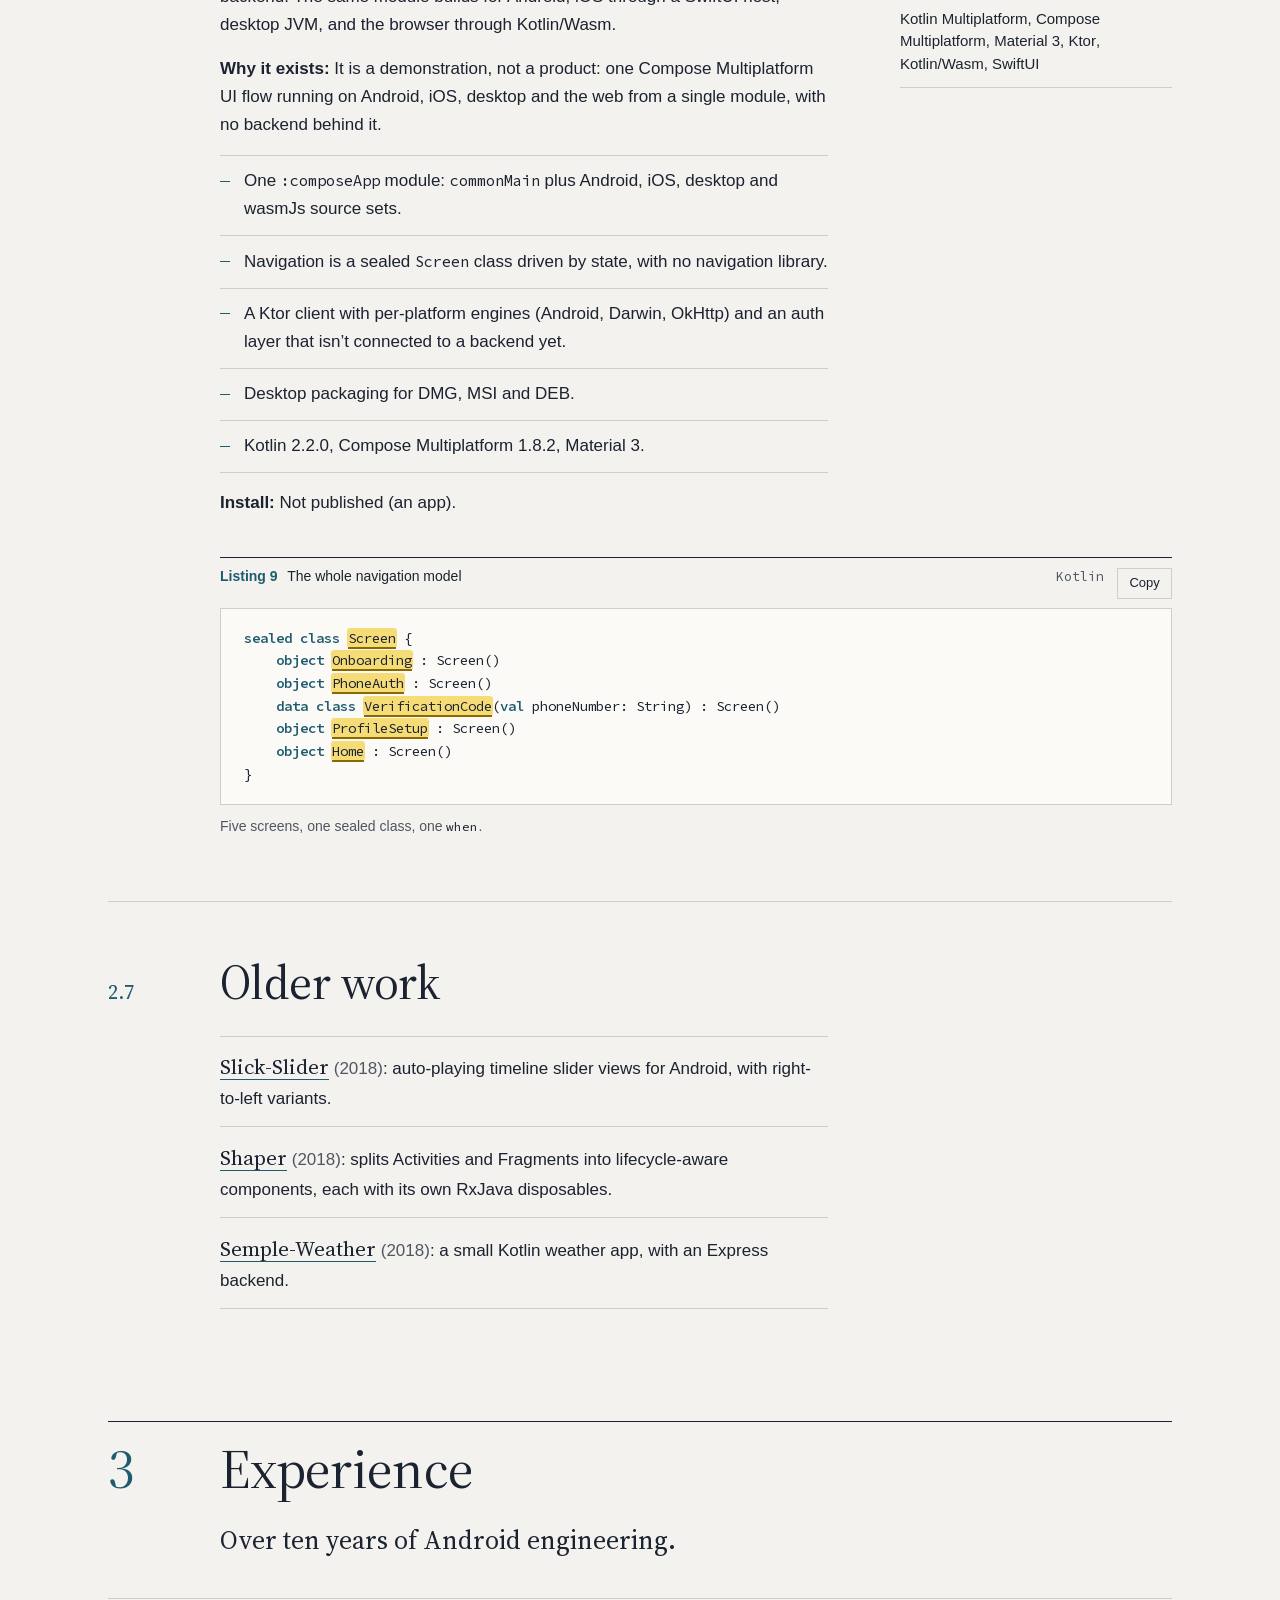
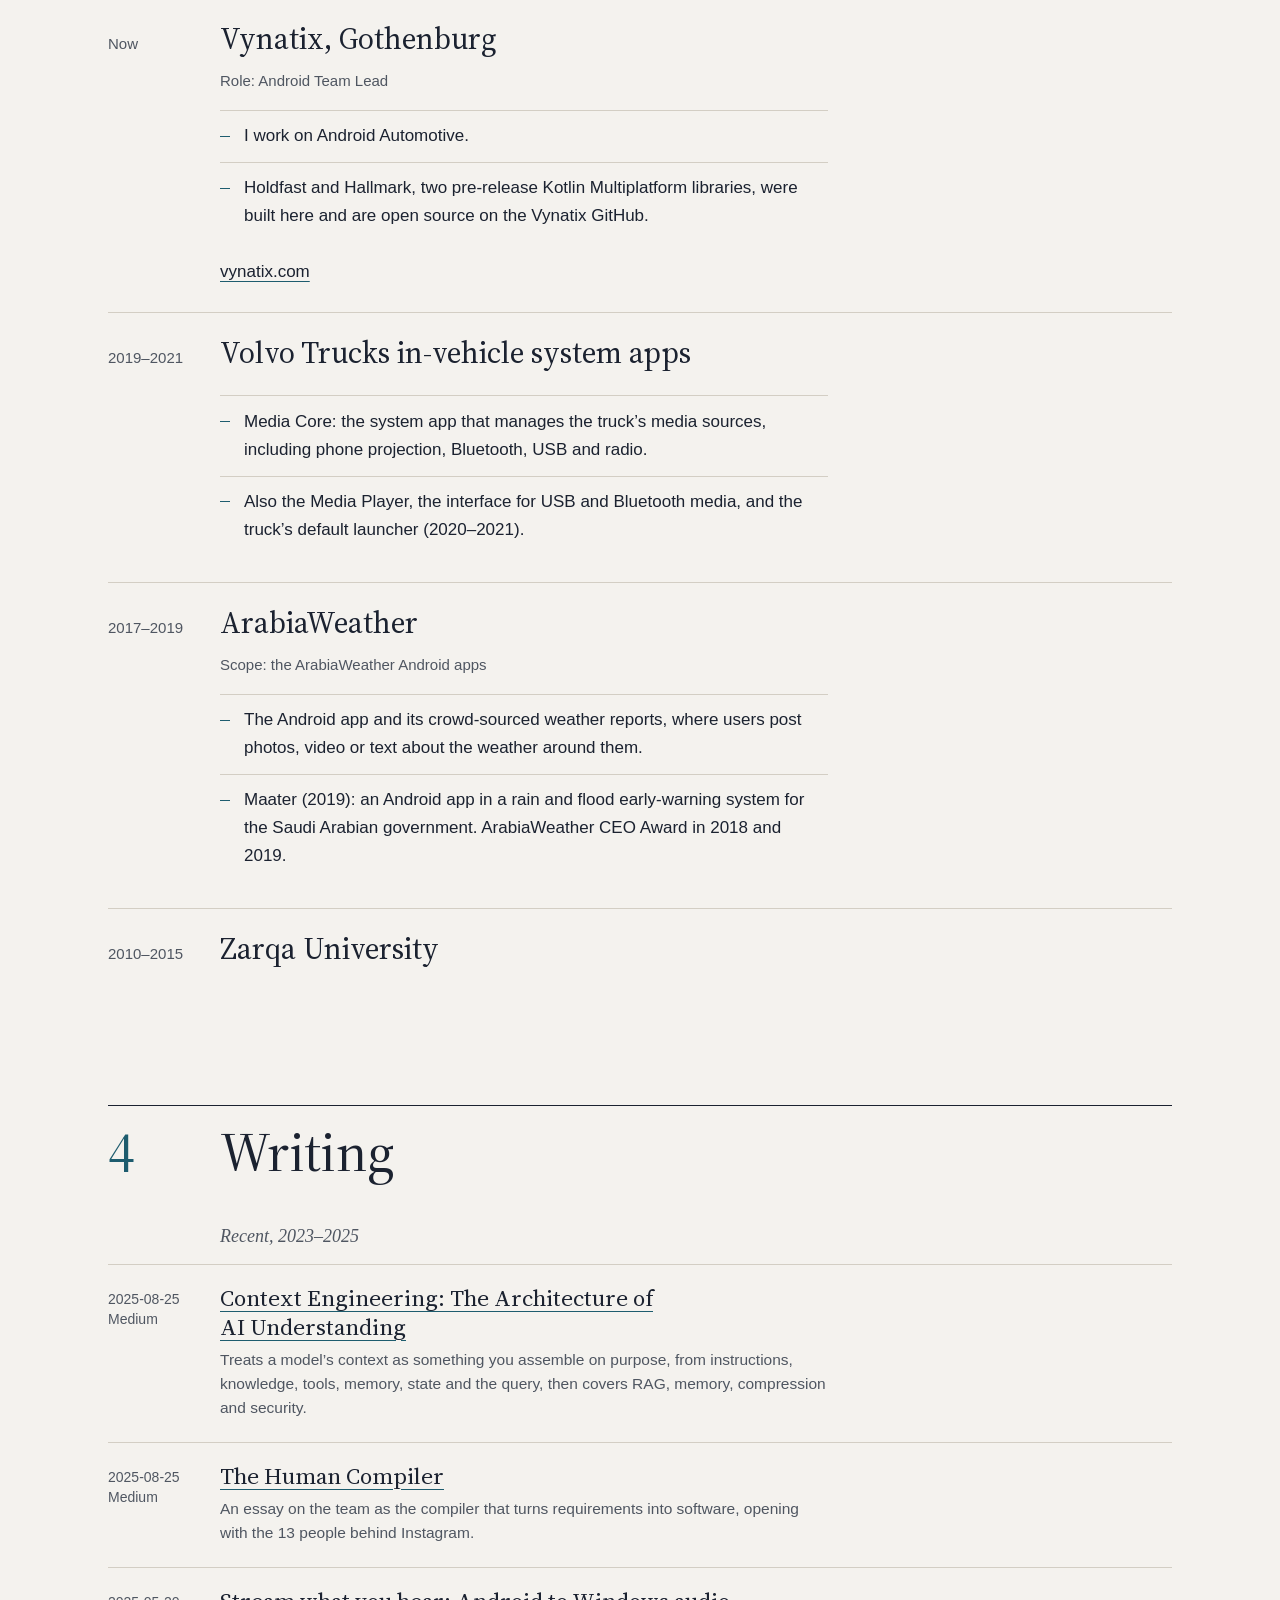
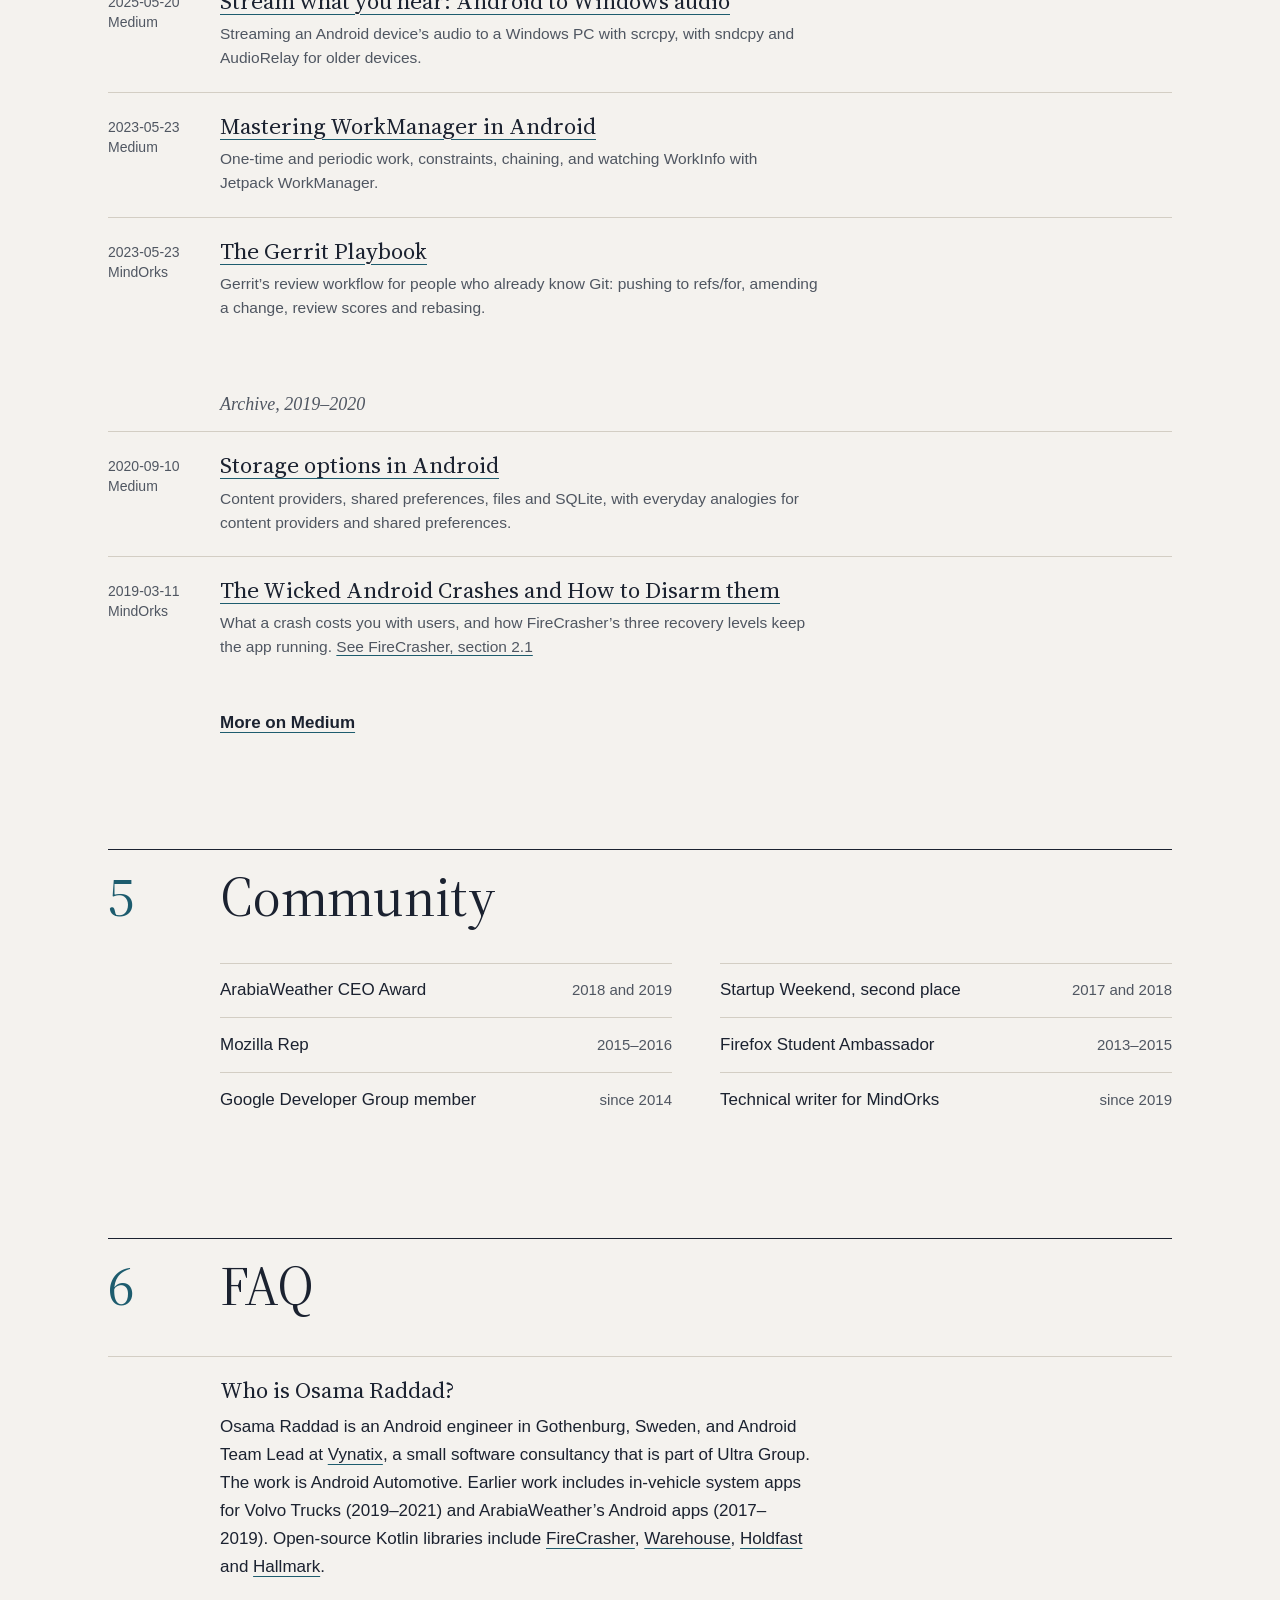
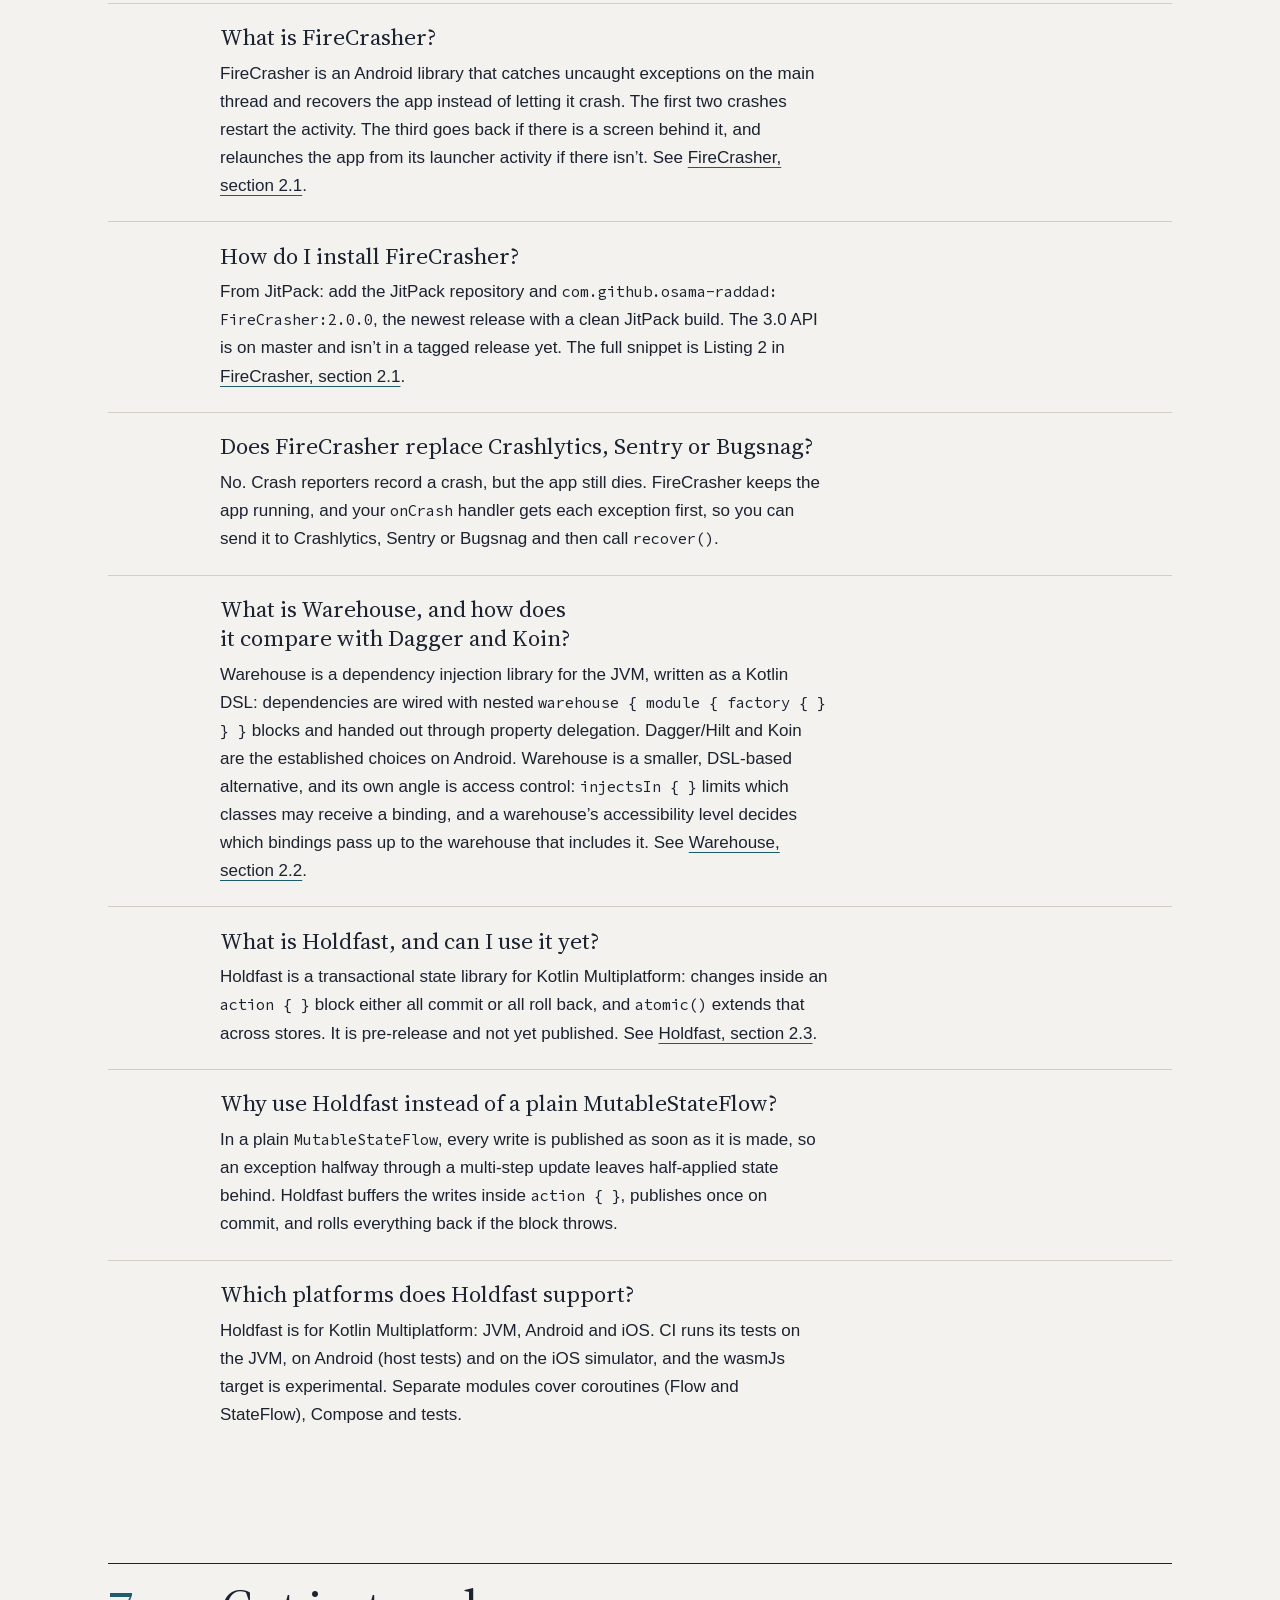
==== commit 3658111b: "Address the GEO audit: h1 in main, clean headings, FAQ, dates Act on the Geoptie GEO audit (81/100, " ====
--- a/index.html
+++ b/index.html
@@ -6,7 +6,9 @@
 <meta http-equiv="Content-Security-Policy" content="default-src 'self'; script-src 'self'; style-src 'self'; img-src 'self'; font-src 'self'; connect-src 'self'; object-src 'none'; base-uri 'self'; form-action 'self'">
 <title>Osama Raddad · Android Team Lead, Gothenburg</title>
 <meta name="description" content="Osama Raddad, Android Team Lead at Vynatix in Gothenburg. Android Automotive, plus open-source Kotlin libraries: FireCrasher, Warehouse, Holdfast.">
+<meta name="author" content="Osama Raddad">
 <link rel="canonical" href="https://osama-raddad.github.io/">
+<meta property="article:modified_time" content="2026-10-22">
 <meta property="og:type" content="website">
 <meta property="og:url" content="https://osama-raddad.github.io/">
 <meta property="og:title" content="Osama Raddad · Android engineer">
@@ -34,31 +36,53 @@
 <script type="application/ld+json">
 {
   "@context": "https://schema.org",
-  "@type": "Person",
-  "name": "Osama Raddad",
-  "url": "https://osama-raddad.github.io/",
-  "jobTitle": "Android Team Lead",
-  "worksFor": {
-    "@type": "Organization",
-    "name": "Vynatix",
-    "url": "https://vynatix.com/"
-  },
-  "sameAs": [
-    "https://www.linkedin.com/in/osamaraddad/",
-    "https://github.com/osama-raddad",
-    "https://medium.com/@osamaraddad"
-  ],
-  "email": "osama.s.raddad@gmail.com"
+  "@graph": [
+    {
+      "@type": "ProfilePage",
+      "@id": "https://osama-raddad.github.io/#profile",
+      "url": "https://osama-raddad.github.io/",
+      "name": "Osama Raddad · Android Team Lead, Gothenburg",
+      "inLanguage": "en",
+      "dateModified": "2026-10-22",
+      "mainEntity": { "@id": "https://osama-raddad.github.io/#person" }
+    },
+    {
+      "@type": "Person",
+      "@id": "https://osama-raddad.github.io/#person",
+      "name": "Osama Raddad",
+      "url": "https://osama-raddad.github.io/",
+      "jobTitle": "Android Team Lead",
+      "worksFor": {
+        "@type": "Organization",
+        "name": "Vynatix",
+        "url": "https://vynatix.com/"
+      },
+      "alumniOf": {
+        "@type": "CollegeOrUniversity",
+        "name": "Zarqa University"
+      },
+      "knowsAbout": ["Android", "Android Automotive", "Kotlin", "Kotlin Multiplatform"],
+      "sameAs": [
+        "https://www.linkedin.com/in/osamaraddad/",
+        "https://github.com/osama-raddad",
+        "https://medium.com/@osamaraddad"
+      ],
+      "email": "osama.s.raddad@gmail.com"
+    }
+  ]
 }
 </script>
 </head>
 <body>
-<a class="skip" href="#main">Skip to content</a>
-
-<header class="masthead grid" id="top">
+<a class="skip" href="#about">Skip to content</a>
+
+<main id="main">
+
+<!-- The masthead sits inside main, so the page's h1 and its one-line summary are part of the main content. -->
+<div class="masthead grid" id="top">
   <div class="theme-slot" data-theme-slot></div>
 
-  <h1 class="name"><span>Osama </span><span>Raddad</span></h1>
+  <h1 class="name name--stack">Osama Raddad</h1>
   <p class="role"><span class="role-a">Android Team Lead at Vynatix</span><span class="vh"> · </span><span class="role-b">Gothenburg, Sweden</span></p>
   <p class="positioning">I lead an Android team in Gothenburg, work on Android Automotive, and write Kotlin libraries for crash recovery, dependency injection and transactional state.</p>
   <p class="cta">
@@ -90,10 +114,11 @@
       <li><a href="#experience"><span class="toc-n">3</span><span class="toc-t">Experience</span></a></li>
       <li><a href="#writing"><span class="toc-n">4</span><span class="toc-t">Writing</span></a></li>
       <li><a href="#community"><span class="toc-n">5</span><span class="toc-t">Community</span></a></li>
-      <li><a href="#contact"><span class="toc-n">6</span><span class="toc-t">Get in touch</span></a></li>
+      <li><a href="#faq"><span class="toc-n">6</span><span class="toc-t">FAQ</span></a></li>
+      <li><a href="#contact"><span class="toc-n">7</span><span class="toc-t">Get in touch</span></a></li>
     </ol>
   </nav>
-</header>
+</div>
 
 <nav class="runhead grid" aria-label="Sections">
   <div class="runhead-in">
@@ -104,42 +129,42 @@
       <li><a href="#experience"><span class="rh-n">3</span> Experience</a></li>
       <li><a href="#writing"><span class="rh-n">4</span> Writing</a></li>
       <li><a href="#community"><span class="rh-n">5</span> Community</a></li>
-      <li><a href="#contact"><span class="rh-n">6</span> Get in touch</a></li>
+      <li><a href="#faq"><span class="rh-n">6</span> FAQ</a></li>
+      <li><a href="#contact"><span class="rh-n">7</span> Get in touch</a></li>
     </ol>
     <p class="rh-here" data-here aria-hidden="true" hidden></p>
     <a class="rh-toc" href="#contents">Contents</a>
   </div>
 </nav>
 
-<main id="main">
-
   <!-- 1 About -->
   <section class="sec grid" id="about" aria-labelledby="about-h">
-    <h2 class="sec-h" id="about-h"><span class="num">1</span> <span class="t">About</span></h2>
+    <h2 class="sec-h" id="about-h" data-n="1"><span class="t">About</span></h2>
     <div class="prose about-text">
       <p>I’m an Android engineer in Gothenburg and Android Team Lead at Vynatix. I work on Android Automotive. From 2019 to 2021 I worked on in-vehicle system apps for Volvo Trucks: the media core, the media player and the default launcher. Before that I spent 2017 to 2019 on ArabiaWeather’s Android apps.</p>
       <p>I also write Kotlin libraries in the open. FireCrasher recovers Android apps from uncaught exceptions instead of letting them die. Warehouse wires dependencies with a Kotlin DSL. Holdfast and Hallmark, built at Vynatix, bring transactions and validated types to Kotlin Multiplatform.</p>
     </div>
     <div class="margin about-notes">
-      <h3 class="note-h">Currently</h3>
+      <h3 class="note-h">As of October 2026</h3>
       <ul class="note-list">
         <li>Android Team Lead at <a href="https://vynatix.com/">Vynatix</a>, a small software consultancy in Gothenburg that is part of Ultra Group.</li>
         <li>Working on Holdfast, a transactional state library for Kotlin Multiplatform. It is pre-release.</li>
       </ul>
       <p class="note"><strong>Off the clock:</strong> I take photographs.</p>
       <p class="note"><strong>Languages:</strong> Arabic, English, Swedish (elementary).</p>
+      <p class="note"><strong>Last updated:</strong> <time datetime="2026-10-22">2026-10-22</time></p>
     </div>
   </section>
 
   <!-- 2 Work -->
   <section class="sec grid" id="work" aria-labelledby="work-h">
-    <h2 class="sec-h" id="work-h"><span class="num">2</span> <span class="t">Work</span></h2>
+    <h2 class="sec-h" id="work-h" data-n="2"><span class="t">Work</span></h2>
     <p class="key"><mark class="api">Highlighted</mark> names in the listings are the project’s own API.</p>
 
     <!-- 2.1 FireCrasher -->
     <article class="project" id="firecrasher" aria-labelledby="firecrasher-h">
       <p class="kicker">Android library</p>
-      <h3 class="proj-h" id="firecrasher-h"><span class="num">2.1</span> <span class="t">FireCrasher</span></h3>
+      <h3 class="proj-h" id="firecrasher-h" data-n="2.1"><span class="t">FireCrasher</span></h3>
       <p class="tagline">Catch an uncaught exception on the main thread and get the user back to a working screen.</p>
 
       <div class="status">
@@ -151,7 +176,8 @@
       </div>
 
       <div class="prose proj-body">
-        <p>FireCrasher replaces Android’s main-thread message loop with one that dispatches each message inside a try/catch. When something throws, your <code>onCrash</code> handler gets the exception first, so crash reporting still works, and then the library recovers in steps. The main-loop interception is adapted from <a href="https://github.com/mmin18/SafeLooper">SafeLooper</a> (mmin18, 2013); the recovery ladder, back-stack tracking and handler API are FireCrasher’s own. I started it in 2016 and moved most of it to Kotlin in 2019. It was modernized, and made fully Kotlin, in 2026.</p>
+        <p>FireCrasher is an Android library that catches uncaught exceptions on the main thread and recovers the app instead of letting it crash. It replaces Android’s main-thread message loop with one that dispatches each message inside a try/catch. When something throws, your <code>onCrash</code> handler gets the exception first, so crash reporting still works, and then the library recovers in steps. The main-loop interception is adapted from <a href="https://github.com/mmin18/SafeLooper">SafeLooper</a> (mmin18, 2013); the recovery ladder, back-stack tracking and handler API are FireCrasher’s own. I started it in 2016 and moved most of it to Kotlin in 2019. It was modernized, and made fully Kotlin, in 2026.</p>
+        <p><strong>How it differs:</strong> Crash reporters such as Crashlytics, Sentry and Bugsnag record a crash, but the app still dies. FireCrasher keeps it running: it passes the exception to your reporter first, then recovers.</p>
         <figure class="ladder">
           <svg viewBox="0 0 340 150" aria-hidden="true" focusable="false">
             <defs>
@@ -216,7 +242,7 @@
           <li><a href="https://github.com/osama-raddad/FireCrasher"><span class="vh">FireCrasher </span>Repo</a></li>
           <li><a href="https://osama-raddad.github.io/FireCrasher/"><span class="vh">FireCrasher </span>Docs</a> (3.0 API on master, not yet on JitPack)</li>
           <li><a href="https://github.com/osama-raddad/FireCrasher/tree/2.0.0">2.0.0 README</a></li>
-          <li>Article: <a href="https://medium.com/mindorks/the-wicked-android-crashes-and-how-to-disarm-them-a7609b22455b">The Wicked Android Crashes and How to Disarm them</a> (MindOrks, 2019)</li>
+          <li>Article: <a href="https://medium.com/mindorks/the-wicked-android-crashes-and-how-to-disarm-them-a7609b22455b">The Wicked Android Crashes and How to Disarm them</a> (MindOrks, <time datetime="2019-03-11">2019-03-11</time>)</li>
         </ul></dd></div>
       </dl>
     </article>
@@ -224,7 +250,7 @@
     <!-- 2.2 Warehouse -->
     <article class="project" id="warehouse" aria-labelledby="warehouse-h">
       <p class="kicker">Kotlin library</p>
-      <h3 class="proj-h" id="warehouse-h"><span class="num">2.2</span> <span class="t">Warehouse</span></h3>
+      <h3 class="proj-h" id="warehouse-h" data-n="2.2"><span class="t">Warehouse</span></h3>
       <p class="tagline">Dependency injection, written as a Kotlin DSL.</p>
 
       <div class="status">
@@ -235,7 +261,8 @@
       </div>
 
       <div class="prose proj-body">
-        <p>Warehouse wires dependencies with nested <code class="wrap">warehouse { module { factory { } } }</code> blocks and hands them out through property delegation (<code>by mainDI()</code>). A warehouse can include other warehouses, and its accessibility level (OPEN, LOCAL or ISOLATED) decides which bindings pass up to the warehouse that includes it. Each factory can be named, exposed as an interface, and limited to the classes allowed to receive it. It runs on the JVM.</p>
+        <p>Warehouse is a dependency injection library for the JVM, written as a Kotlin DSL. It wires dependencies with nested <code class="wrap">warehouse { module { factory { } } }</code> blocks and hands them out through property delegation (<code>by mainDI()</code>). A warehouse can include other warehouses, and its accessibility level (OPEN, LOCAL or ISOLATED) decides which bindings pass up to the warehouse that includes it. Each factory can be named, exposed as an interface, and limited to the classes allowed to receive it.</p>
+        <p><strong>How it differs:</strong> Dagger/Hilt and Koin are the established choices for dependency injection on Android. Warehouse is a smaller, DSL-based alternative for the JVM, and its own angle is access control: you decide which classes may receive a binding, and which bindings a warehouse passes up to the one that includes it.</p>
         <ul class="highlights">
           <li><code>injectsIn { Demo::class }</code> limits who can receive a binding. Injecting it anywhere else fails with an error that names both classes.</li>
           <li><code>@Named</code> picks between bindings of the same type, and constructor parameters resolve from the graph with <code>param()</code> or <code>param(name)</code>.</li>
@@ -291,7 +318,7 @@
     <!-- 2.3 Holdfast -->
     <article class="project" id="holdfast" aria-labelledby="holdfast-h">
       <p class="kicker"><span class="nowrap">Kotlin Multiplatform library ·</span> <span class="nowrap">Built at Vynatix</span></p>
-      <h3 class="proj-h" id="holdfast-h"><span class="num">2.3</span> <span class="t">Holdfast</span></h3>
+      <h3 class="proj-h" id="holdfast-h" data-n="2.3"><span class="t">Holdfast</span></h3>
       <p class="tagline">Transactional state for Kotlin Multiplatform.</p>
 
       <div class="status">
@@ -302,7 +329,8 @@
       </div>
 
       <div class="prose proj-body">
-        <p>A Holdfast store holds state, and its unit of consistency is the transaction. Inside <code>action { }</code> mutations are buffered and observers only see committed values. If the block throws, the whole action rolls back and nothing leaks. <code>atomic(a, b) { }</code> stretches that guarantee across stores: they all commit, or none of them do.</p>
+        <p>Holdfast is a transactional state library for Kotlin Multiplatform. A store holds state, and its unit of consistency is the transaction. Inside <code>action { }</code> mutations are buffered and observers only see committed values. If the block throws, the whole action rolls back and nothing leaks. <code>atomic(a, b) { }</code> stretches that guarantee across stores: they all commit, or none of them do.</p>
+        <p><strong>Why it exists:</strong> In a plain state holder such as <code>MutableStateFlow</code>, every write is published as soon as it is made, so an exception halfway through a multi-step update leaves half-applied state behind. Holdfast publishes once, on commit, and rolls everything back if the block throws.</p>
         <p>It grew out of Vault (December 2024), a JVM Kotlin state container on my own GitHub where <code>action { }</code> blocks already rolled back on an exception.</p>
         <ul class="highlights">
           <li><code>action { }</code> returns <code>TransactionResult.Success</code> or <code>TransactionResult.Error</code>. A failed transaction rolls back and its observers never fire.</li>
@@ -337,7 +365,7 @@
     <!-- 2.4 Hallmark -->
     <article class="project" id="hallmark" aria-labelledby="hallmark-h">
       <p class="kicker"><span class="nowrap">Kotlin Multiplatform library ·</span> <span class="nowrap">Built at Vynatix</span></p>
-      <h3 class="proj-h" id="hallmark-h"><span class="num">2.4</span> <span class="t">Hallmark</span></h3>
+      <h3 class="proj-h" id="hallmark-h" data-n="2.4"><span class="t">Hallmark</span></h3>
       <p class="tagline">Refinement types for Kotlin Multiplatform.</p>
 
       <div class="status">
@@ -392,7 +420,7 @@
     <!-- 2.5 gentle-palette -->
     <article class="project" id="gentle-palette" aria-labelledby="gentle-palette-h">
       <p class="kicker">Android library</p>
-      <h3 class="proj-h" id="gentle-palette-h"><span class="num">2.5</span> <span class="t">gentle-palette</span></h3>
+      <h3 class="proj-h" id="gentle-palette-h" data-n="2.5"><span class="t">gentle-palette</span></h3>
       <p class="tagline">Snap any color to the nearest color in a palette.</p>
 
       <div class="status">
@@ -404,7 +432,7 @@
       </div>
 
       <div class="prose proj-body">
-        <p>Give it a color int and an array of <code>#RRGGBB</code> strings and you get back the closest entry. It was made to sit next to Android’s Palette library: take the dominant color of an image and round it to the nearest flat or Material color. The released 0.1.3 uses a callback and plain RGB distance. Master was modernized in 2026 with a direct <code>round()</code> call and redmean-weighted distance, and isn’t released yet.</p>
+        <p>gentle-palette is an Android library that snaps a color to the nearest color in a palette: give it a color int and an array of <code>#RRGGBB</code> strings and you get back the closest entry. It was made to sit next to Android’s Palette library: take the dominant color of an image and round it to the nearest flat or Material color. The released 0.1.3 uses a callback and plain RGB distance. Master was modernized in 2026 with a direct <code>round()</code> call and redmean-weighted distance, and isn’t released yet.</p>
         <ul class="highlights">
           <li>Five built-in palettes: flat, Material, social brand colors, Fluent and Metro.</li>
           <li>No runtime dependencies.</li>
@@ -444,7 +472,7 @@
     <!-- 2.6 vin-dating-app -->
     <article class="project" id="vin-dating-app" aria-labelledby="vin-dating-app-h">
       <p class="kicker">Kotlin Multiplatform app (proof of concept)</p>
-      <h3 class="proj-h" id="vin-dating-app-h"><span class="num">2.6</span> <span class="t">vin-dating-app</span></h3>
+      <h3 class="proj-h" id="vin-dating-app-h" data-n="2.6"><span class="t">vin-dating-app</span></h3>
       <p class="tagline">One Compose Multiplatform UI on Android, iOS, desktop and the web.</p>
 
       <div class="status">
@@ -456,6 +484,7 @@
 
       <div class="prose proj-body">
         <p>A proof of concept for a dating app’s UI flow, written once in Compose Multiplatform. It goes from onboarding to phone number entry, a six-digit code screen, profile setup and a tabbed home screen, with sample data and no backend. The same module builds for Android, iOS through a SwiftUI host, desktop JVM, and the browser through Kotlin/Wasm.</p>
+        <p><strong>Why it exists:</strong> It is a demonstration, not a product: one Compose Multiplatform UI flow running on Android, iOS, desktop and the web from a single module, with no backend behind it.</p>
         <ul class="highlights">
           <li>One <code>:composeApp</code> module: <code>commonMain</code> plus Android, iOS, desktop and wasmJs source sets.</li>
           <li>Navigation is a sealed <code>Screen</code> class driven by state, with no navigation library.</li>
@@ -490,7 +519,7 @@
 
     <!-- 2.7 Older work -->
     <section class="archive" id="older-work" aria-labelledby="older-work-h">
-      <h3 class="proj-h" id="older-work-h"><span class="num">2.7</span> <span class="t">Older work</span></h3>
+      <h3 class="proj-h" id="older-work-h" data-n="2.7"><span class="t">Older work</span></h3>
       <ul class="archive-list">
         <li><a href="https://github.com/osama-raddad/Slick-Slider">Slick-Slider</a> <span class="yr">(2018)</span>: auto-playing timeline slider views for Android, with right-to-left variants.</li>
         <li><a href="https://github.com/osama-raddad/Shaper">Shaper</a> <span class="yr">(2018)</span>: splits Activities and Fragments into lifecycle-aware components, each with its own RxJava disposables.</li>
@@ -501,14 +530,17 @@
 
   <!-- 3 Experience -->
   <section class="sec grid" id="experience" aria-labelledby="experience-h">
-    <h2 class="sec-h" id="experience-h"><span class="num">3</span> <span class="t">Experience</span></h2>
+    <h2 class="sec-h" id="experience-h" data-n="3"><span class="t">Experience</span></h2>
     <p class="sec-intro">Over ten years of Android engineering.</p>
     <ol class="timeline">
       <li class="entry">
         <h3 class="entry-h"><span class="when">Now</span><span class="vh"> · </span><span class="what">Vynatix, Gothenburg</span></h3>
         <div class="entry-body prose">
           <p class="entry-role">Role: Android Team Lead</p>
-          <p>I work on Android Automotive. Holdfast and Hallmark, two pre-release Kotlin Multiplatform libraries, were built here and are open source on the Vynatix GitHub.</p>
+          <ul class="entry-list">
+            <li>I work on Android Automotive.</li>
+            <li>Holdfast and Hallmark, two pre-release Kotlin Multiplatform libraries, were built here and are open source on the Vynatix GitHub.</li>
+          </ul>
           <p class="entry-link"><a href="https://vynatix.com/">vynatix.com</a></p>
         </div>
       </li>
@@ -539,55 +571,66 @@
 
   <!-- 4 Writing -->
   <section class="sec grid" id="writing" aria-labelledby="writing-h">
-    <h2 class="sec-h" id="writing-h"><span class="num">4</span> <span class="t">Writing</span></h2>
+    <h2 class="sec-h" id="writing-h" data-n="4"><span class="t">Writing</span></h2>
+    <h3 class="sub-h">Recent, 2023–2025</h3>
     <ol class="writing">
-      <li class="piece">
-        <p class="piece-meta"><time datetime="2025-08-25">2025-08-25</time> <span class="pub">Medium</span></p>
+      <li class="piece" itemscope itemtype="https://schema.org/Article">
+        <meta itemprop="author" content="Osama Raddad">
+        <p class="piece-meta"><time datetime="2025-08-25" itemprop="datePublished">2025-08-25</time> <span class="pub" itemprop="publisher" itemscope itemtype="https://schema.org/Organization"><span itemprop="name">Medium</span></span></p>
         <div class="piece-body">
-          <p class="piece-title"><a href="https://medium.com/@osamaraddad/context-engineering-the-architecture-of-ai-understanding-8ff088a42eeb">Context Engineering: The Architecture of AI Understanding</a></p>
-          <p class="piece-sum">Treats a model’s context as something you assemble on purpose, from instructions, knowledge, tools, memory, state and the query, then covers RAG, memory, compression and security.</p>
-        </div>
-      </li>
-      <li class="piece">
-        <p class="piece-meta"><time datetime="2025-08-25">2025-08-25</time> <span class="pub">Medium</span></p>
+          <p class="piece-title"><a href="https://medium.com/@osamaraddad/context-engineering-the-architecture-of-ai-understanding-8ff088a42eeb" itemprop="url"><span itemprop="headline">Context Engineering: The Architecture of AI Understanding</span></a></p>
+          <p class="piece-sum" itemprop="description">Treats a model’s context as something you assemble on purpose, from instructions, knowledge, tools, memory, state and the query, then covers RAG, memory, compression and security.</p>
+        </div>
+      </li>
+      <li class="piece" itemscope itemtype="https://schema.org/Article">
+        <meta itemprop="author" content="Osama Raddad">
+        <p class="piece-meta"><time datetime="2025-08-25" itemprop="datePublished">2025-08-25</time> <span class="pub" itemprop="publisher" itemscope itemtype="https://schema.org/Organization"><span itemprop="name">Medium</span></span></p>
         <div class="piece-body">
-          <p class="piece-title"><a href="https://medium.com/@osamaraddad/the-human-compiler-485a940568ce">The Human Compiler</a></p>
-          <p class="piece-sum">An essay on the team as the compiler that turns requirements into software, opening with the 13 people behind Instagram.</p>
-        </div>
-      </li>
-      <li class="piece">
-        <p class="piece-meta"><time datetime="2025-05-20">2025-05-20</time> <span class="pub">Medium</span></p>
+          <p class="piece-title"><a href="https://medium.com/@osamaraddad/the-human-compiler-485a940568ce" itemprop="url"><span itemprop="headline">The Human Compiler</span></a></p>
+          <p class="piece-sum" itemprop="description">An essay on the team as the compiler that turns requirements into software, opening with the 13 people behind Instagram.</p>
+        </div>
+      </li>
+      <li class="piece" itemscope itemtype="https://schema.org/Article">
+        <meta itemprop="author" content="Osama Raddad">
+        <p class="piece-meta"><time datetime="2025-05-20" itemprop="datePublished">2025-05-20</time> <span class="pub" itemprop="publisher" itemscope itemtype="https://schema.org/Organization"><span itemprop="name">Medium</span></span></p>
         <div class="piece-body">
-          <p class="piece-title"><a href="https://medium.com/@osamaraddad/stream-what-you-hear-android-to-windows-audio-257a7677e4b9">Stream what you hear: Android to Windows audio</a></p>
-          <p class="piece-sum">Streaming an Android device’s audio to a Windows PC with scrcpy, with sndcpy and AudioRelay for older devices.</p>
-        </div>
-      </li>
-      <li class="piece">
-        <p class="piece-meta"><time datetime="2023-05-23">2023-05-23</time> <span class="pub">Medium</span></p>
+          <p class="piece-title"><a href="https://medium.com/@osamaraddad/stream-what-you-hear-android-to-windows-audio-257a7677e4b9" itemprop="url"><span itemprop="headline">Stream what you hear: Android to Windows audio</span></a></p>
+          <p class="piece-sum" itemprop="description">Streaming an Android device’s audio to a Windows PC with scrcpy, with sndcpy and AudioRelay for older devices.</p>
+        </div>
+      </li>
+      <li class="piece" itemscope itemtype="https://schema.org/Article">
+        <meta itemprop="author" content="Osama Raddad">
+        <p class="piece-meta"><time datetime="2023-05-23" itemprop="datePublished">2023-05-23</time> <span class="pub" itemprop="publisher" itemscope itemtype="https://schema.org/Organization"><span itemprop="name">Medium</span></span></p>
         <div class="piece-body">
-          <p class="piece-title"><a href="https://medium.com/@osamaraddad/mastering-workmanager-in-android-669561ffab7f">Mastering WorkManager in Android</a></p>
-          <p class="piece-sum">One-time and periodic work, constraints, chaining, and watching WorkInfo with Jetpack WorkManager.</p>
-        </div>
-      </li>
-      <li class="piece">
-        <p class="piece-meta"><time datetime="2023-05-23">2023-05-23</time> <span class="pub">MindOrks</span></p>
+          <p class="piece-title"><a href="https://medium.com/@osamaraddad/mastering-workmanager-in-android-669561ffab7f" itemprop="url"><span itemprop="headline">Mastering WorkManager in Android</span></a></p>
+          <p class="piece-sum" itemprop="description">One-time and periodic work, constraints, chaining, and watching WorkInfo with Jetpack WorkManager.</p>
+        </div>
+      </li>
+      <li class="piece" itemscope itemtype="https://schema.org/Article">
+        <meta itemprop="author" content="Osama Raddad">
+        <p class="piece-meta"><time datetime="2023-05-23" itemprop="datePublished">2023-05-23</time> <span class="pub" itemprop="publisher" itemscope itemtype="https://schema.org/Organization"><span itemprop="name">MindOrks</span></span></p>
         <div class="piece-body">
-          <p class="piece-title"><a href="https://medium.com/mindorks/the-gerrit-playbook-a-guide-for-git-savvy-developers-d23d858913c5">The Gerrit Playbook</a></p>
-          <p class="piece-sum">Gerrit’s review workflow for people who already know Git: pushing to refs/for, amending a change, review scores and rebasing.</p>
-        </div>
-      </li>
-      <li class="piece">
-        <p class="piece-meta"><time datetime="2020-09-10">2020-09-10</time> <span class="pub">Medium</span></p>
+          <p class="piece-title"><a href="https://medium.com/mindorks/the-gerrit-playbook-a-guide-for-git-savvy-developers-d23d858913c5" itemprop="url"><span itemprop="headline">The Gerrit Playbook</span></a></p>
+          <p class="piece-sum" itemprop="description">Gerrit’s review workflow for people who already know Git: pushing to refs/for, amending a change, review scores and rebasing.</p>
+        </div>
+      </li>
+    </ol>
+    <h3 class="sub-h">Archive, 2019–2020</h3>
+    <ol class="writing">
+      <li class="piece" itemscope itemtype="https://schema.org/Article">
+        <meta itemprop="author" content="Osama Raddad">
+        <p class="piece-meta"><time datetime="2020-09-10" itemprop="datePublished">2020-09-10</time> <span class="pub" itemprop="publisher" itemscope itemtype="https://schema.org/Organization"><span itemprop="name">Medium</span></span></p>
         <div class="piece-body">
-          <p class="piece-title"><a href="https://medium.com/@osamaraddad/storage-options-in-android-56c9e1b9d495">Storage options in Android</a></p>
-          <p class="piece-sum">Content providers, shared preferences, files and SQLite, with everyday analogies for content providers and shared preferences.</p>
-        </div>
-      </li>
-      <li class="piece">
-        <p class="piece-meta"><time datetime="2019-03-11">2019-03-11</time> <span class="pub">MindOrks</span></p>
+          <p class="piece-title"><a href="https://medium.com/@osamaraddad/storage-options-in-android-56c9e1b9d495" itemprop="url"><span itemprop="headline">Storage options in Android</span></a></p>
+          <p class="piece-sum" itemprop="description">Content providers, shared preferences, files and SQLite, with everyday analogies for content providers and shared preferences.</p>
+        </div>
+      </li>
+      <li class="piece" itemscope itemtype="https://schema.org/Article">
+        <meta itemprop="author" content="Osama Raddad">
+        <p class="piece-meta"><time datetime="2019-03-11" itemprop="datePublished">2019-03-11</time> <span class="pub" itemprop="publisher" itemscope itemtype="https://schema.org/Organization"><span itemprop="name">MindOrks</span></span></p>
         <div class="piece-body">
-          <p class="piece-title"><a href="https://medium.com/mindorks/the-wicked-android-crashes-and-how-to-disarm-them-a7609b22455b">The Wicked Android Crashes and How to Disarm them</a></p>
-          <p class="piece-sum">What a crash costs you with users, and how FireCrasher’s three recovery levels keep the app running. <a href="#firecrasher">See FireCrasher, section 2.1</a></p>
+          <p class="piece-title"><a href="https://medium.com/mindorks/the-wicked-android-crashes-and-how-to-disarm-them-a7609b22455b" itemprop="url"><span itemprop="headline">The Wicked Android Crashes and How to Disarm them</span></a></p>
+          <p class="piece-sum"><span itemprop="description">What a crash costs you with users, and how FireCrasher’s three recovery levels keep the app running.</span> <a href="#firecrasher">See FireCrasher, section 2.1</a></p>
         </div>
       </li>
     </ol>
@@ -596,7 +639,7 @@
 
   <!-- 5 Community -->
   <section class="sec grid" id="community" aria-labelledby="community-h">
-    <h2 class="sec-h" id="community-h"><span class="num">5</span> <span class="t">Community</span></h2>
+    <h2 class="sec-h" id="community-h" data-n="5"><span class="t">Community</span></h2>
     <ul class="community">
       <li><span class="what">ArabiaWeather CEO Award</span><span class="vh">, </span><span class="when">2018 and 2019</span></li>
       <li><span class="what">Startup Weekend, second place</span><span class="vh">, </span><span class="when">2017 and 2018</span></li>
@@ -607,9 +650,64 @@
     </ul>
   </section>
 
-  <!-- 6 Contact -->
+  <!-- 6 FAQ -->
+  <section class="sec grid" id="faq" aria-labelledby="faq-h" itemscope itemtype="https://schema.org/FAQPage">
+    <h2 class="sec-h" id="faq-h" data-n="6"><span class="t">FAQ</span></h2>
+    <div class="faq">
+      <div class="qa" itemscope itemprop="mainEntity" itemtype="https://schema.org/Question">
+        <h3 class="q" itemprop="name">Who is Osama Raddad?</h3>
+        <div class="a" itemprop="acceptedAnswer" itemscope itemtype="https://schema.org/Answer">
+          <p itemprop="text">Osama Raddad is an Android engineer in Gothenburg, Sweden, and Android Team Lead at <a href="https://vynatix.com/">Vynatix</a>, a small software consultancy that is part of Ultra Group. The work is Android Automotive. Earlier work includes in-vehicle system apps for Volvo Trucks (2019–2021) and ArabiaWeather’s Android apps (2017–2019). Open-source Kotlin libraries include <a href="#firecrasher">FireCrasher</a>, <a href="#warehouse">Warehouse</a>, <a href="#holdfast">Holdfast</a> and <a href="#hallmark">Hallmark</a>.</p>
+        </div>
+      </div>
+      <div class="qa" itemscope itemprop="mainEntity" itemtype="https://schema.org/Question">
+        <h3 class="q" itemprop="name">What is FireCrasher?</h3>
+        <div class="a" itemprop="acceptedAnswer" itemscope itemtype="https://schema.org/Answer">
+          <p itemprop="text">FireCrasher is an Android library that catches uncaught exceptions on the main thread and recovers the app instead of letting it crash. The first two crashes restart the activity. The third goes back if there is a screen behind it, and relaunches the app from its launcher activity if there isn’t. See <a href="#firecrasher">FireCrasher, section 2.1</a>.</p>
+        </div>
+      </div>
+      <div class="qa" itemscope itemprop="mainEntity" itemtype="https://schema.org/Question">
+        <h3 class="q" itemprop="name">How do I install FireCrasher?</h3>
+        <div class="a" itemprop="acceptedAnswer" itemscope itemtype="https://schema.org/Answer">
+          <p itemprop="text">From JitPack: add the JitPack repository and <code class="wrap">com.github.<span class="nowrap">osama-raddad</span>:<wbr>FireCrasher:<wbr>2.0.0</code>, the newest release with a clean JitPack build. The 3.0 API is on master and isn’t in a tagged release yet. The full snippet is Listing 2 in <a href="#firecrasher">FireCrasher, section 2.1</a>.</p>
+        </div>
+      </div>
+      <div class="qa" itemscope itemprop="mainEntity" itemtype="https://schema.org/Question">
+        <h3 class="q" itemprop="name">Does FireCrasher replace Crashlytics, Sentry or Bugsnag?</h3>
+        <div class="a" itemprop="acceptedAnswer" itemscope itemtype="https://schema.org/Answer">
+          <p itemprop="text">No. Crash reporters record a crash, but the app still dies. FireCrasher keeps the app running, and your <code>onCrash</code> handler gets each exception first, so you can send it to Crashlytics, Sentry or Bugsnag and then call <code>recover()</code>.</p>
+        </div>
+      </div>
+      <div class="qa" itemscope itemprop="mainEntity" itemtype="https://schema.org/Question">
+        <h3 class="q" itemprop="name">What is Warehouse, and how does it compare with Dagger and Koin?</h3>
+        <div class="a" itemprop="acceptedAnswer" itemscope itemtype="https://schema.org/Answer">
+          <p itemprop="text">Warehouse is a dependency injection library for the JVM, written as a Kotlin DSL: dependencies are wired with nested <code class="wrap">warehouse { module { factory { } } }</code> blocks and handed out through property delegation. Dagger/Hilt and Koin are the established choices on Android. Warehouse is a smaller, DSL-based alternative, and its own angle is access control: <code>injectsIn { }</code> limits which classes may receive a binding, and a warehouse’s accessibility level decides which bindings pass up to the warehouse that includes it. See <a href="#warehouse">Warehouse, section 2.2</a>.</p>
+        </div>
+      </div>
+      <div class="qa" itemscope itemprop="mainEntity" itemtype="https://schema.org/Question">
+        <h3 class="q" itemprop="name">What is Holdfast, and can I use it yet?</h3>
+        <div class="a" itemprop="acceptedAnswer" itemscope itemtype="https://schema.org/Answer">
+          <p itemprop="text">Holdfast is a transactional state library for Kotlin Multiplatform: changes inside an <code>action { }</code> block either all commit or all roll back, and <code>atomic()</code> extends that across stores. It is pre-release and not yet published. See <a href="#holdfast">Holdfast, section 2.3</a>.</p>
+        </div>
+      </div>
+      <div class="qa" itemscope itemprop="mainEntity" itemtype="https://schema.org/Question">
+        <h3 class="q" itemprop="name">Why use Holdfast instead of a plain MutableStateFlow?</h3>
+        <div class="a" itemprop="acceptedAnswer" itemscope itemtype="https://schema.org/Answer">
+          <p itemprop="text">In a plain <code>MutableStateFlow</code>, every write is published as soon as it is made, so an exception halfway through a multi-step update leaves half-applied state behind. Holdfast buffers the writes inside <code>action { }</code>, publishes once on commit, and rolls everything back if the block throws.</p>
+        </div>
+      </div>
+      <div class="qa" itemscope itemprop="mainEntity" itemtype="https://schema.org/Question">
+        <h3 class="q" itemprop="name">Which platforms does Holdfast support?</h3>
+        <div class="a" itemprop="acceptedAnswer" itemscope itemtype="https://schema.org/Answer">
+          <p itemprop="text">Holdfast is for Kotlin Multiplatform: JVM, Android and iOS. CI runs its tests on the JVM, on Android (host tests) and on the iOS simulator, and the wasmJs target is experimental. Separate modules cover coroutines (Flow and StateFlow), Compose and tests.</p>
+        </div>
+      </div>
+    </div>
+  </section>
+
+  <!-- 7 Contact -->
   <section class="sec grid" id="contact" aria-labelledby="contact-h">
-    <h2 class="sec-h" id="contact-h"><span class="num">6</span> <span class="t">Get in touch</span></h2>
+    <h2 class="sec-h" id="contact-h" data-n="7"><span class="t">Get in touch</span></h2>
     <p class="sec-intro">If you have a question about one of these libraries, or want to work together, email me.</p>
     <ul class="contact">
       <li class="contact-email"><span class="contact-k">Email</span><a href="mailto:osama.s.raddad@gmail.com" aria-label="osama.s.raddad@gmail.com">osama.s.<wbr>raddad<wbr>@gmail.com</a></li>
@@ -624,7 +722,7 @@
 <footer class="colophon grid">
   <div class="colophon-inner">
     <p class="copyright">© 2026 Osama Raddad</p>
-    <p class="stats">Stats as of October 2026</p>
+    <p class="stats">Stats and project statuses as of October 2026</p>
     <p class="about-page">A single static page on GitHub Pages. Each count links to its live GitHub page.</p>
   </div>
 </footer>
--- a/assets/site.css
+++ b/assets/site.css
@@ -259,6 +259,9 @@
   letter-spacing: -0.028em;
 }
 .name span { display: block; }
+/* One text node, so the name reads "Osama Raddad" everywhere. As wide as its
+   longest word, so each name takes its own line. */
+.name--stack { width: min-content; max-width: 100%; }
 
 .role {
   margin-top: 1.6rem;
@@ -496,9 +499,9 @@
   .rh-here[hidden] + .rh-toc,
   .rh-here:not([data-depth="2"]) + .rh-toc { margin-left: auto; }
 }
-/* 64-70rem: the six links fill the 46.5rem head, so the project label waits for 70rem. */
+/* 64-70rem: the seven links fill the 46.5rem head, so the project label waits for 70rem. */
 @media (min-width: 64rem) and (max-width: 69.99rem) {
-  .rh-links { gap: 0.25rem 0.9rem; margin-left: 0.5rem; }
+  .rh-links { gap: 0.25rem 0.65rem; margin-left: 0.25rem; }
   .rh-here { display: none; }
   .rh-here + .rh-toc { margin-left: auto; }
 }
@@ -520,11 +523,17 @@
   line-height: 1.05;
   letter-spacing: -0.012em;
 }
-.sec-h .num {
-  margin-right: 0.22em; /* plus the space before the title */
+/* The number comes from data-n, so a heading's own text is just its title. */
+.sec-h::before,
+.proj-h::before {
+  content: attr(data-n);
   color: var(--accent);
   font-variant-numeric: tabular-nums;
 }
+.sec-h::before { margin-right: 0.22em; /* plus the space before the title */ }
+/* The space the markup used to carry between the number and the title. */
+.sec-h .t::before,
+.proj-h .t::before { content: " "; }
 
 .sec-intro {
   margin-top: 1.5rem;
@@ -545,13 +554,13 @@
     grid-template-columns: subgrid;
     align-items: baseline;
   }
-  .sec-h .num { grid-column: rail; margin: 0; }
+  .sec-h::before { grid-column: rail; margin: 0; }
   .sec-h .t { grid-column: main / aside-end; }
 }
 
 /* About */
 
-.runhead + main > #about { padding-top: calc(var(--sec-space) * 0.6); }
+.runhead + #about { padding-top: calc(var(--sec-space) * 0.6); }
 
 .about-text { margin-top: 2.25rem; }
 .about-text p:first-child {
@@ -565,7 +574,8 @@
   font-size: 0.9375rem;
   line-height: 1.55;
 }
-.note-h {
+.note-h,
+.sub-h {
   font-size: 1.125rem;
   font-style: italic;
   color: var(--ink-2);
@@ -627,12 +637,10 @@
   line-height: 1.04;
   letter-spacing: -0.012em;
 }
-.proj-h .num {
+.proj-h::before {
   margin-right: 0; /* the space before the title is the gap */
   font-size: 1.25rem;
   letter-spacing: 0;
-  color: var(--accent);
-  font-variant-numeric: tabular-nums;
 }
 .archive .proj-h { margin-top: 0; }
 
@@ -653,7 +661,7 @@
     grid-template-columns: subgrid;
     align-items: baseline;
   }
-  .proj-h .num { grid-column: rail; margin: 0; }
+  .proj-h::before { grid-column: rail; margin: 0; }
   .proj-h .t { grid-column: main; }
 }
 
@@ -1091,6 +1099,10 @@
   color: var(--ink-2);
 }
 .more { margin-top: 1.75rem; font-weight: 600; }
+/* Writing is two dated groups, each under its own small heading. */
+.sub-h { margin-top: 2.5rem; }
+.writing + .sub-h { margin-top: 3rem; }
+.sub-h + .writing { margin-top: 0.75rem; }
 
 @media (min-width: 48rem) {
   .piece-meta { grid-column: rail; padding-top: 0.3rem; }
@@ -1123,6 +1135,28 @@
   font-variant-numeric: tabular-nums;
 }
 
+/* ---------- FAQ ---------- */
+
+.faq {
+  grid-column: rail-start / aside-end;
+  display: grid;
+  grid-template-columns: subgrid;
+  margin-top: 2.5rem;
+}
+.qa {
+  grid-column: rail-start / aside-end;
+  display: grid;
+  grid-template-columns: subgrid;
+  padding-block: 1.2rem 1.35rem;
+  border-top: 1px solid var(--rule);
+}
+.qa > * { grid-column: main; }
+.q {
+  font-size: clamp(1.25rem, 2.2vw, 1.4375rem);
+  line-height: 1.25;
+}
+.a { margin-top: 0.5rem; }
+
 /* ---------- Contact ---------- */
 
 .contact {
@@ -1155,6 +1189,7 @@
 /* One line from about 310px wide. Narrower, or with a large default font,
    it breaks at the <wbr> before "@gmail.com" rather than mid-domain. */
 .contact .contact-email a { font-size: clamp(1.3125rem, 6.2vw, 3rem); line-height: 1.1; }
+.contact .copy { grid-column: main / aside-end; justify-self: start; margin-top: 0.6rem; }
 
 @media (min-width: 48rem) {
   .contact-k { grid-column: rail; }
@@ -1300,7 +1335,7 @@
 
   /* One column in plain block flow: grid rows split badly across pages. */
   .grid, .project, .archive, .figures, .timeline, .entry, .writing, .piece,
-  .contact, .contact li, .sec-h, .proj-h, .entry-h, .listing.install { display: block; }
+  .faq, .qa, .contact, .contact li, .sec-h, .proj-h, .entry-h, .listing.install { display: block; }
   .contact-k { display: block; }
   /* After the line above: .runhead is also a .grid. */
   .theme-slot, .copy, .skip, .cta, .runhead { display: none; }
@@ -1318,7 +1353,7 @@
   /* Keep things whole, and headings with what follows them. The heading lines
      are break-inside: avoid too: otherwise Chrome prefers splitting a tagline
      to breaking cleanly before the article. */
-  .listing, .meta > div, .entry, .piece, .community li, .contact li, .highlights li,
+  .listing, .meta > div, .entry, .piece, .qa, .community li, .contact li, .highlights li,
   .entry-list li, .archive-list li, .quick-facts, .toc, .status, .install-line, .colophon,
   .kicker, .proj-h, .sec-h, .tagline, .sec-intro {
     break-inside: avoid;
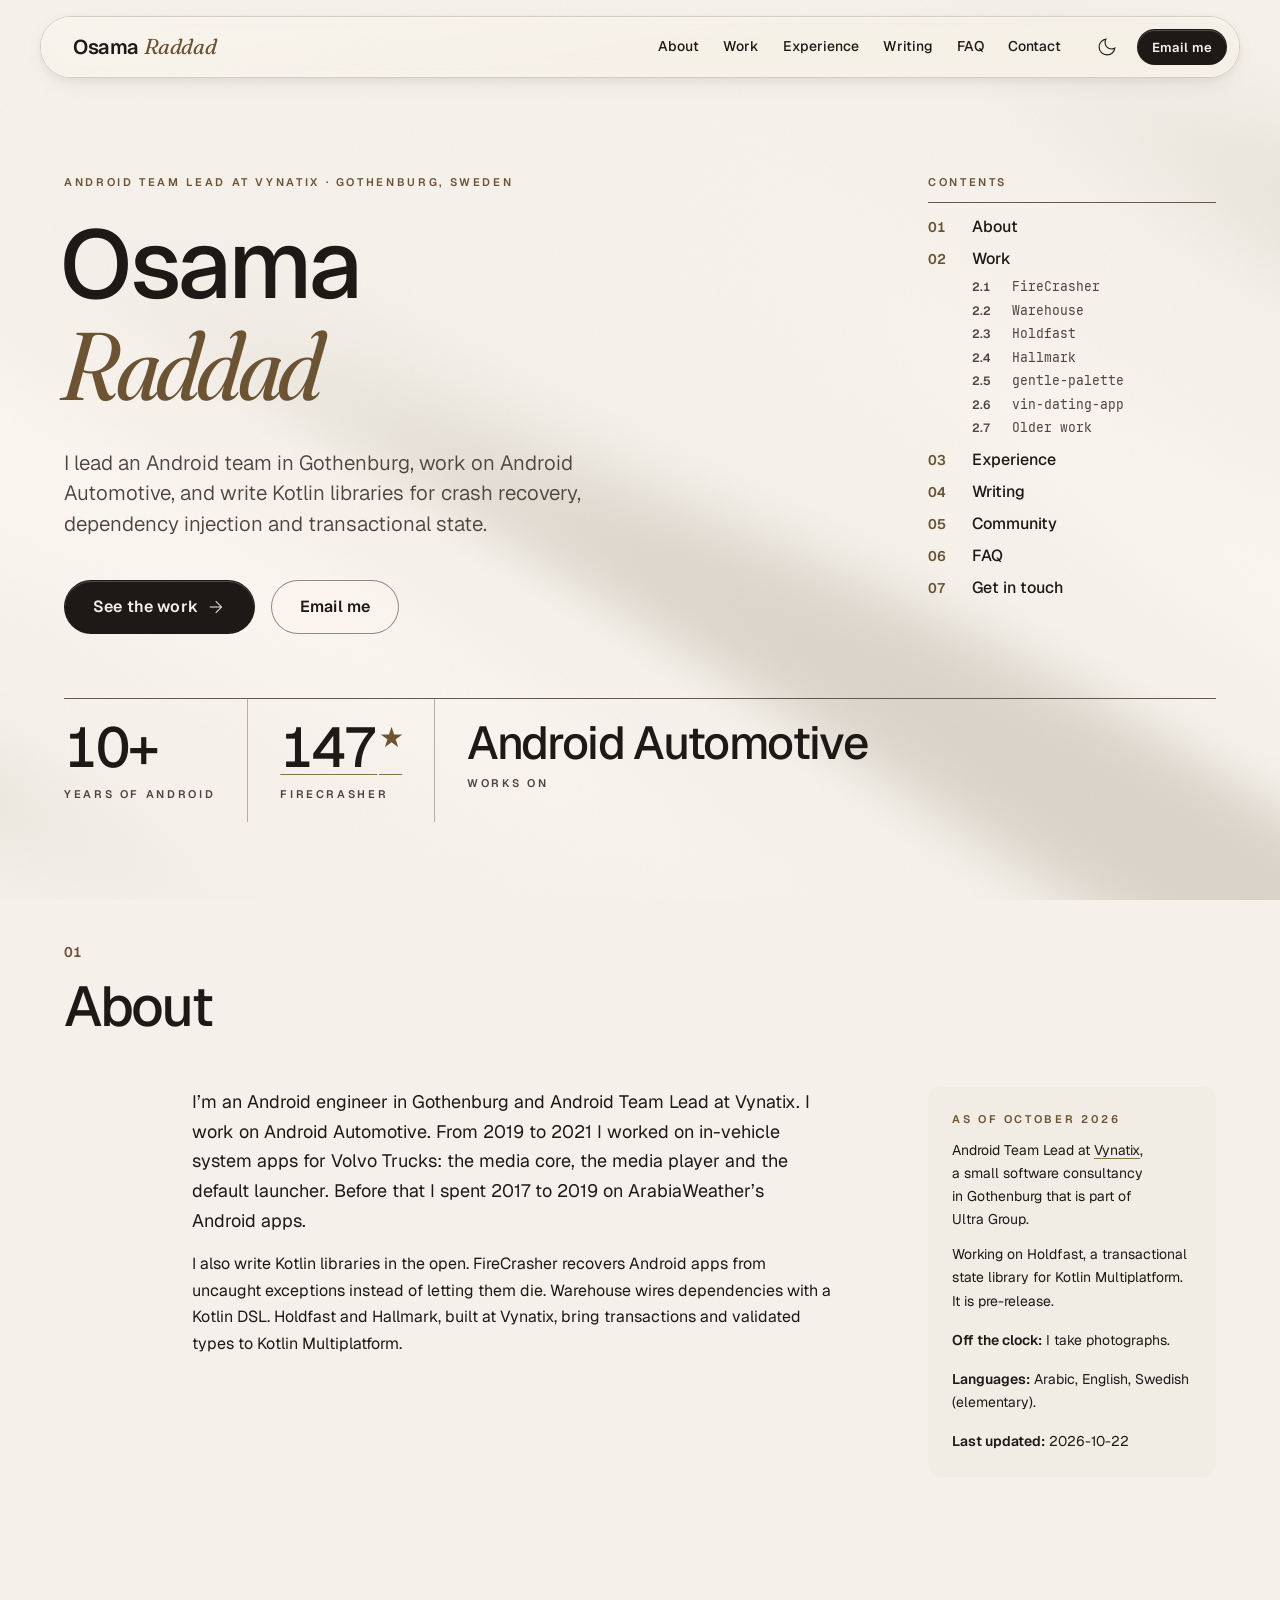
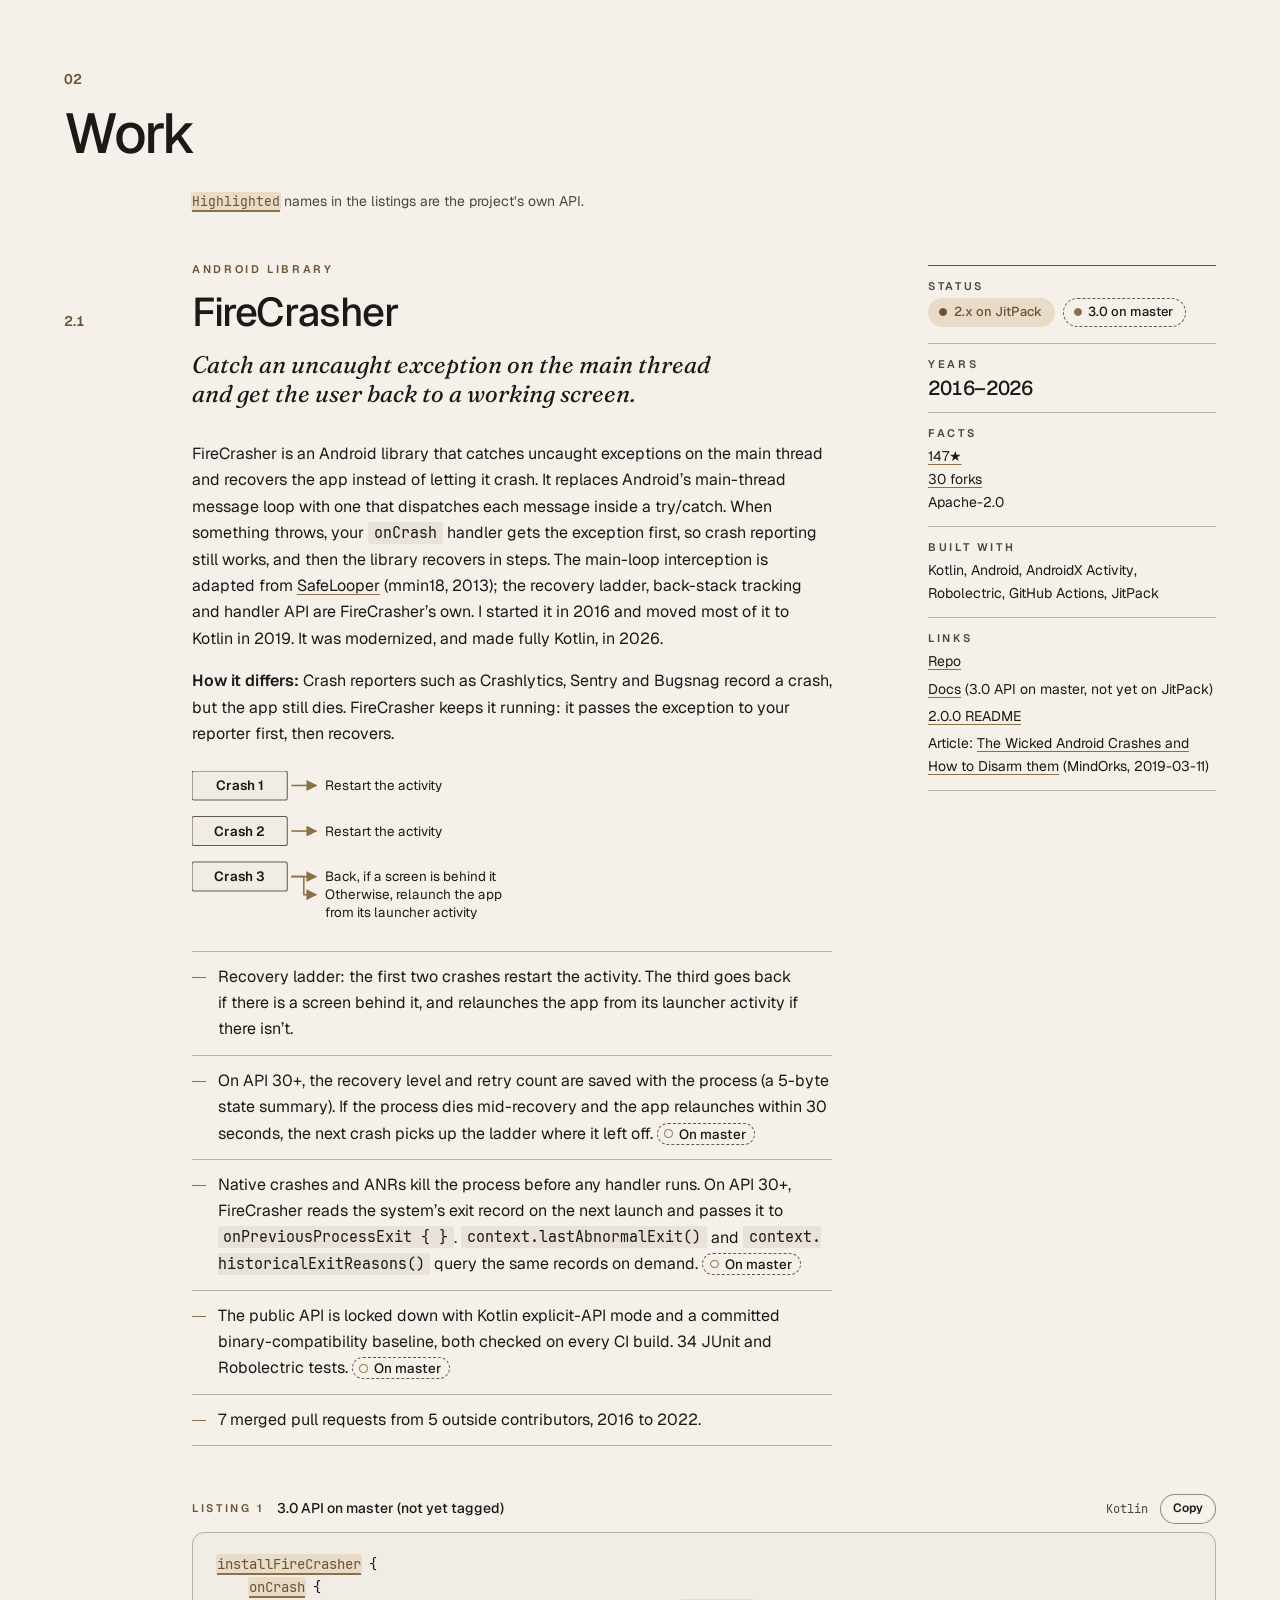
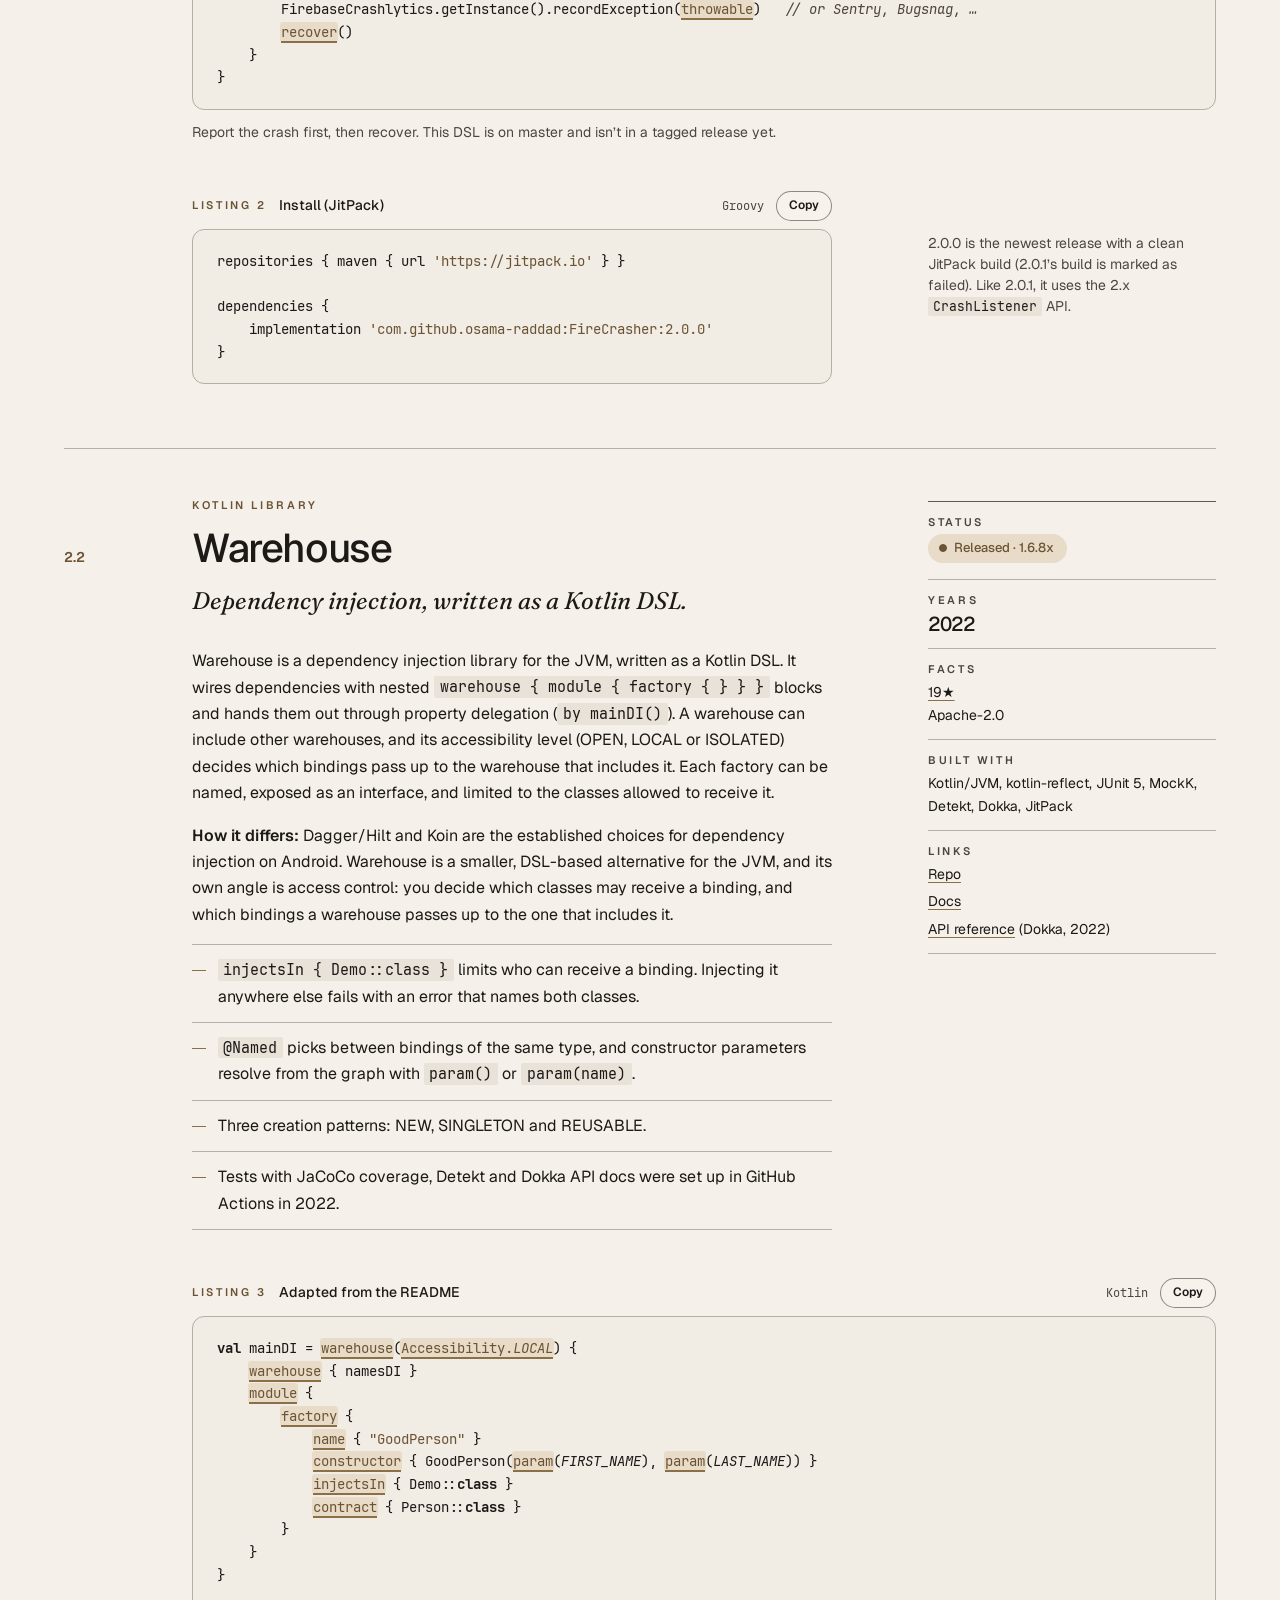
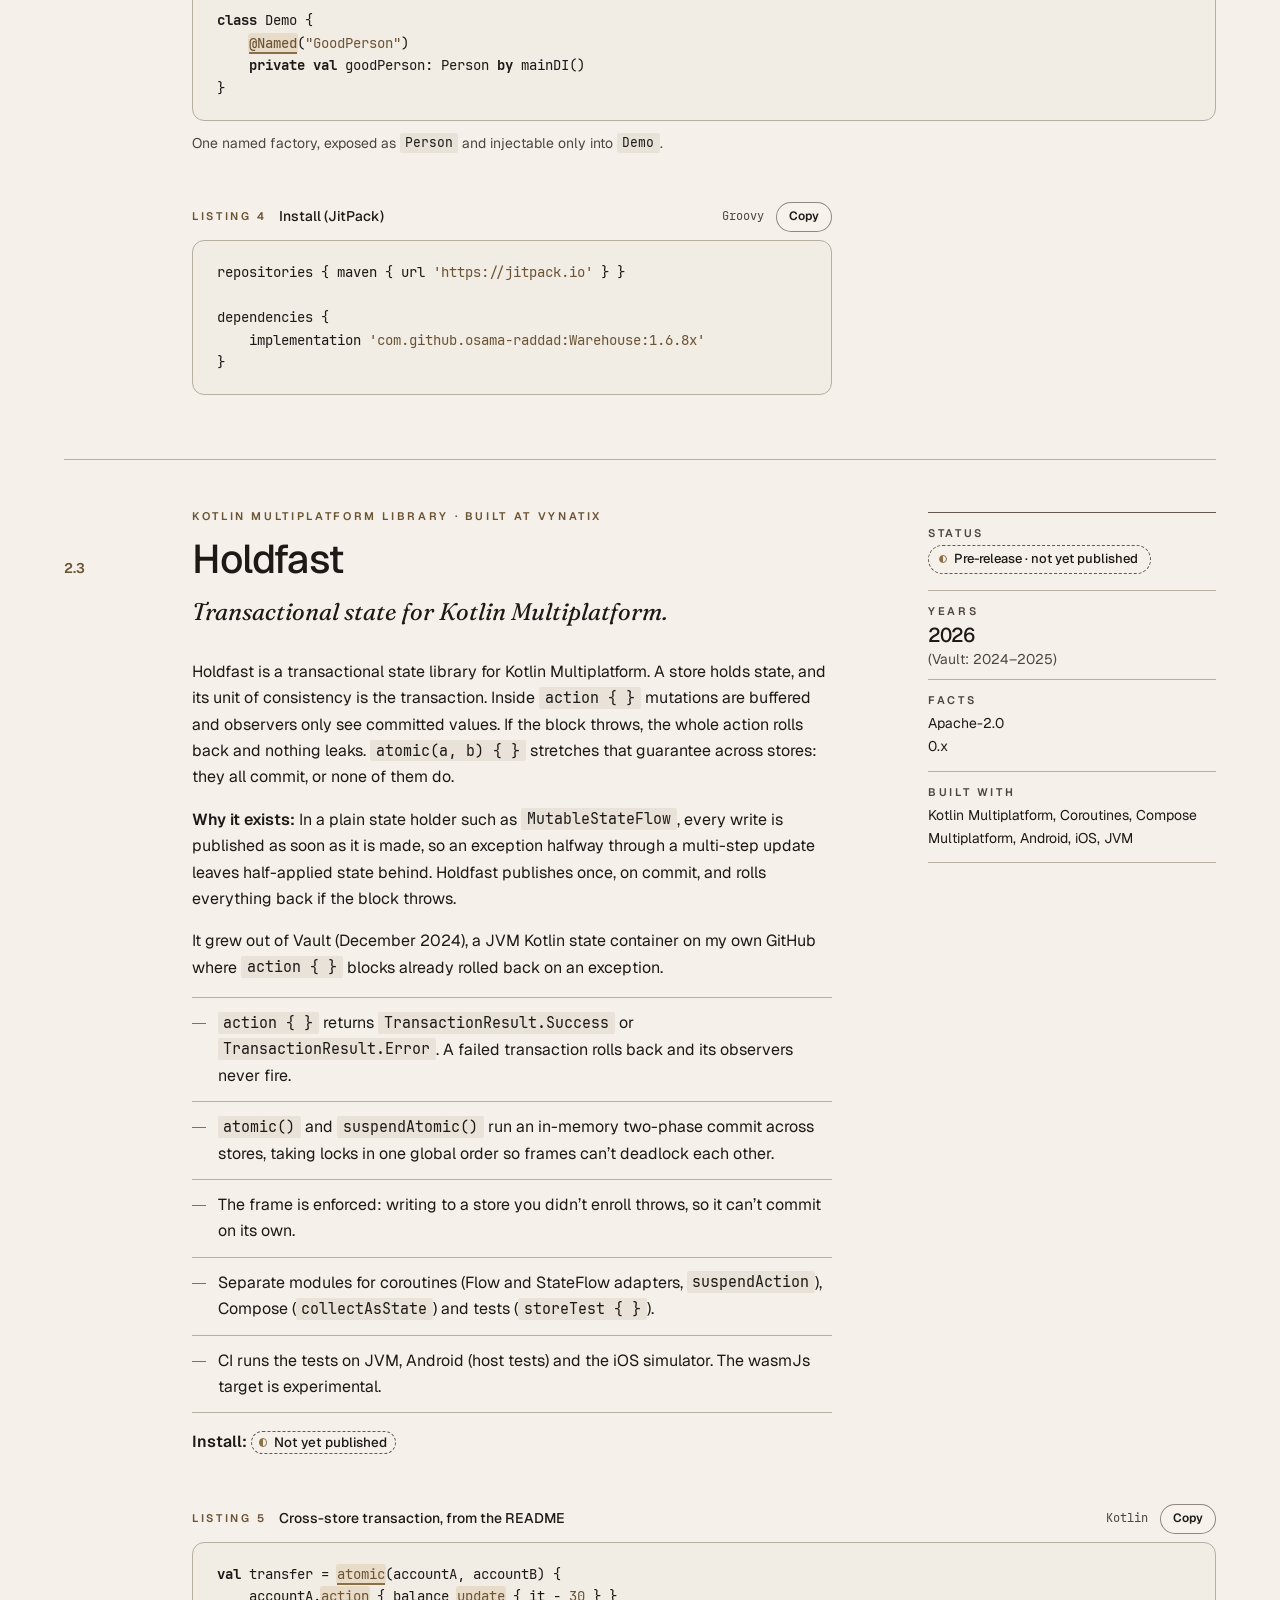
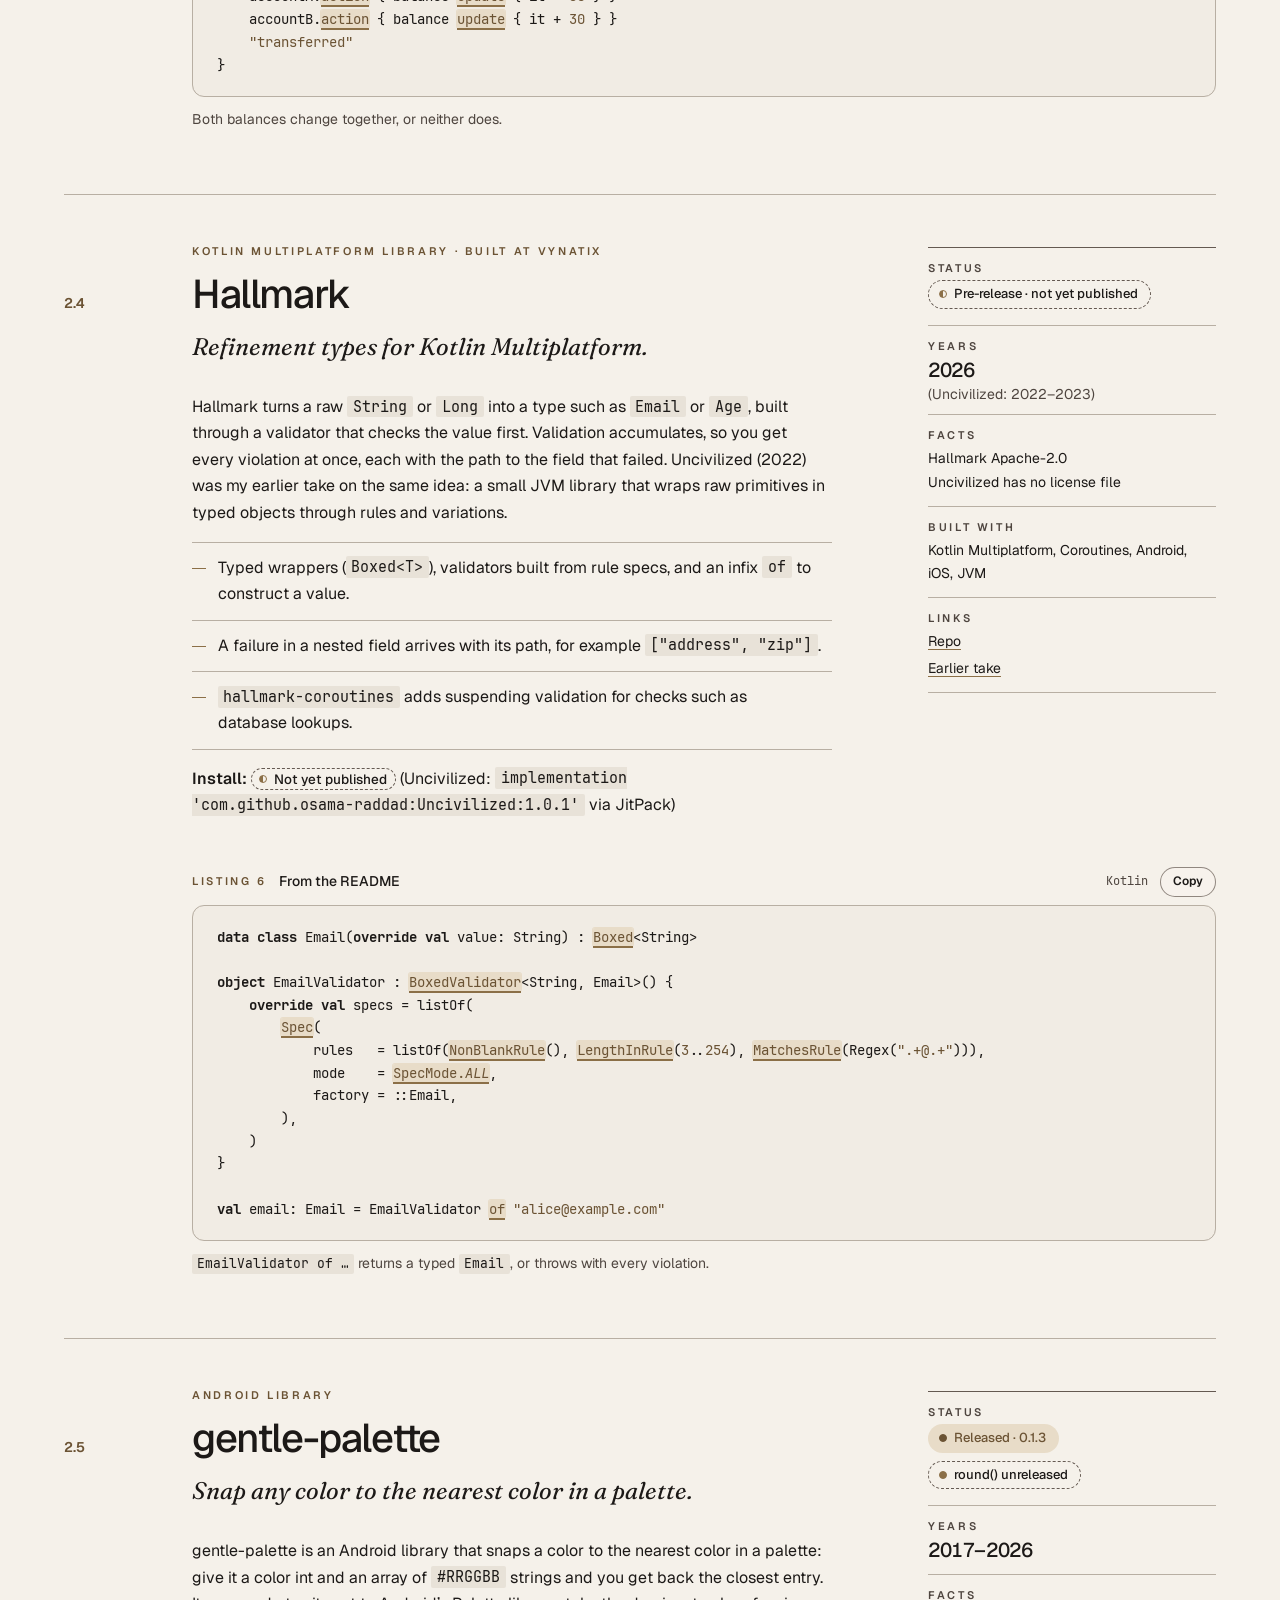
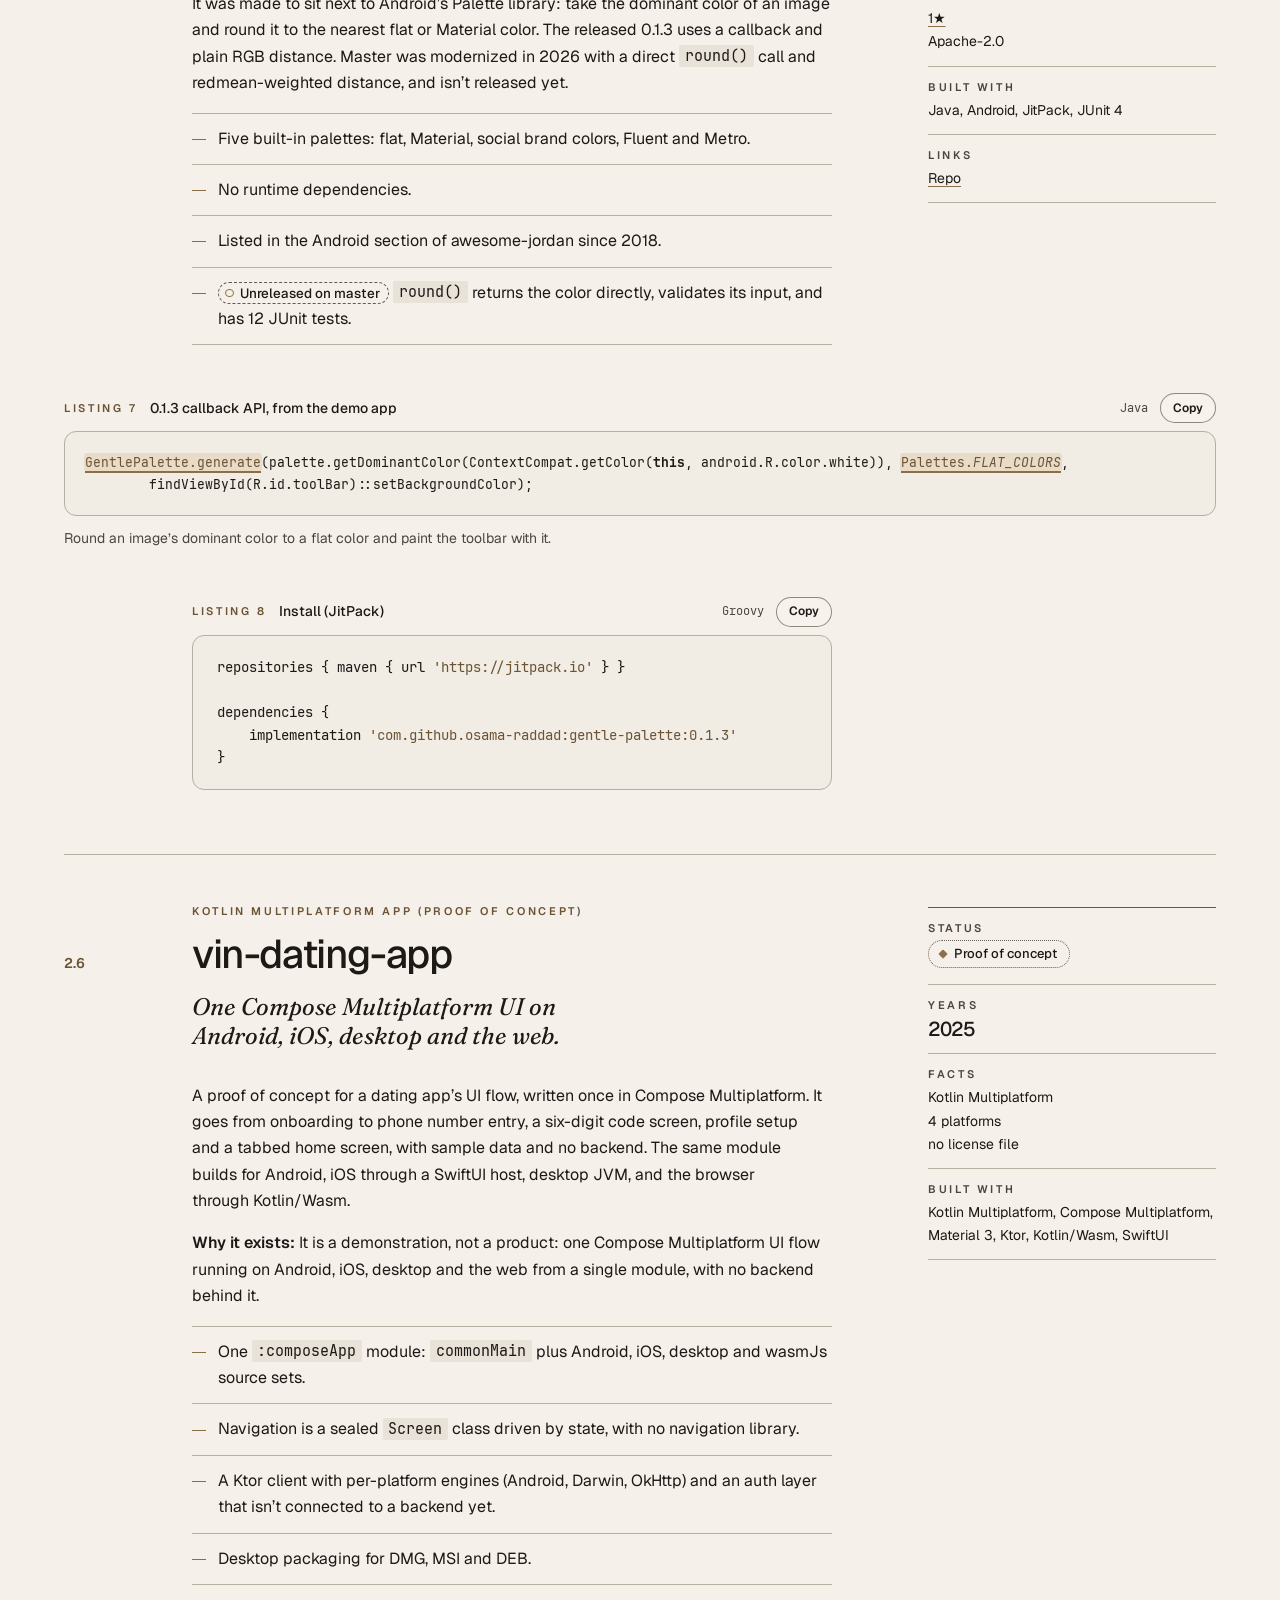
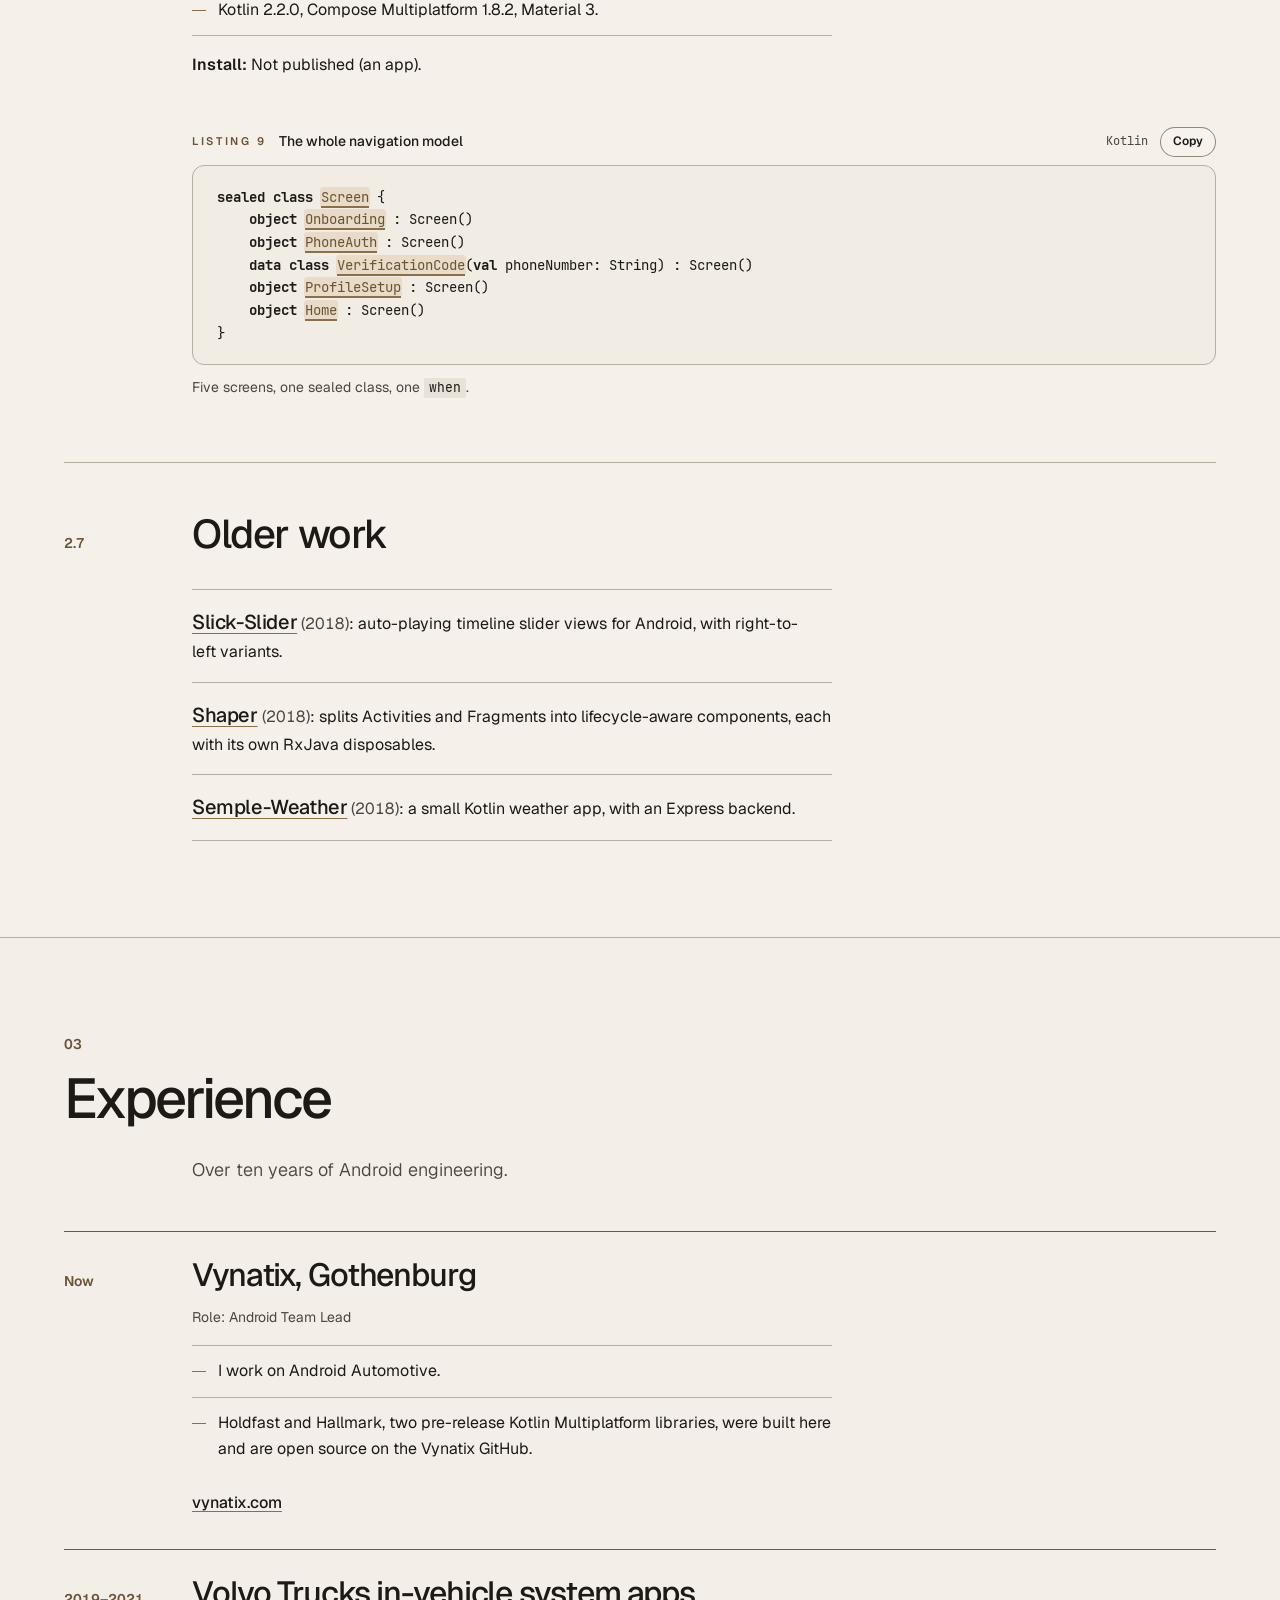
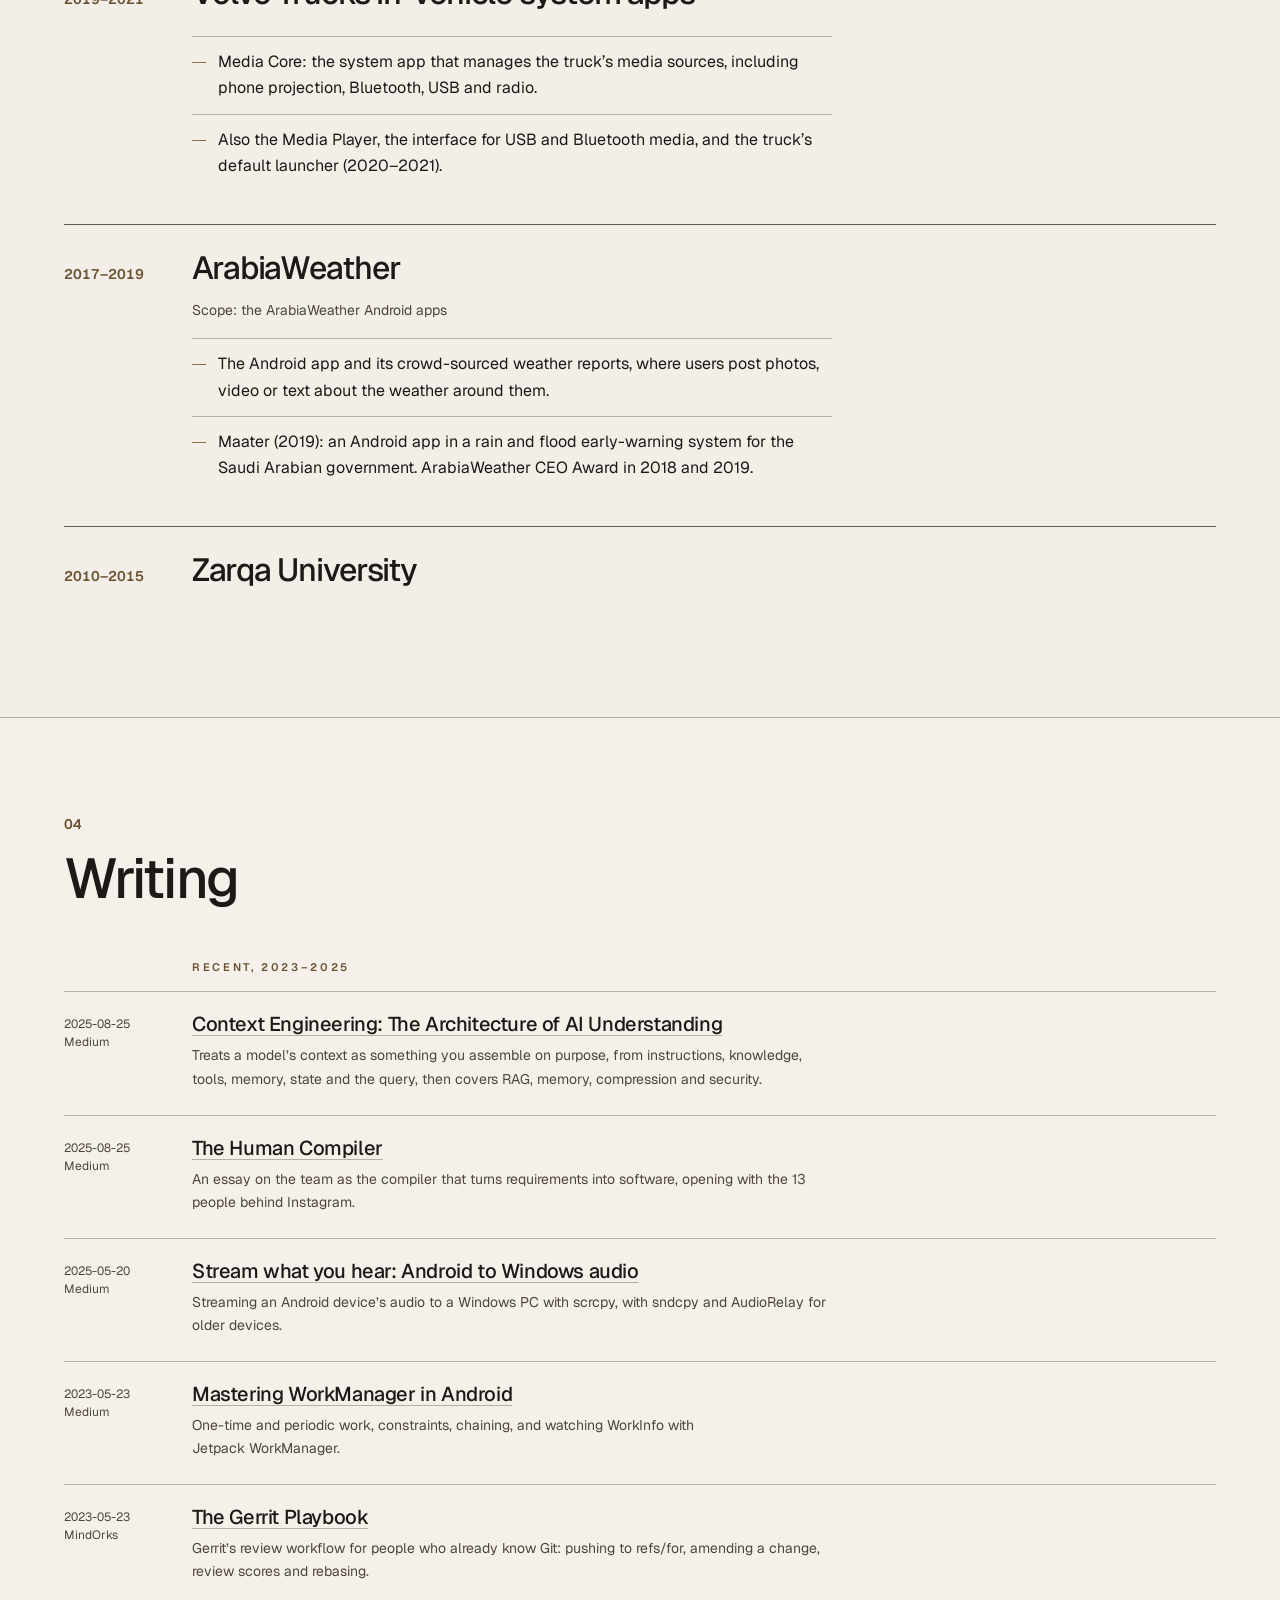
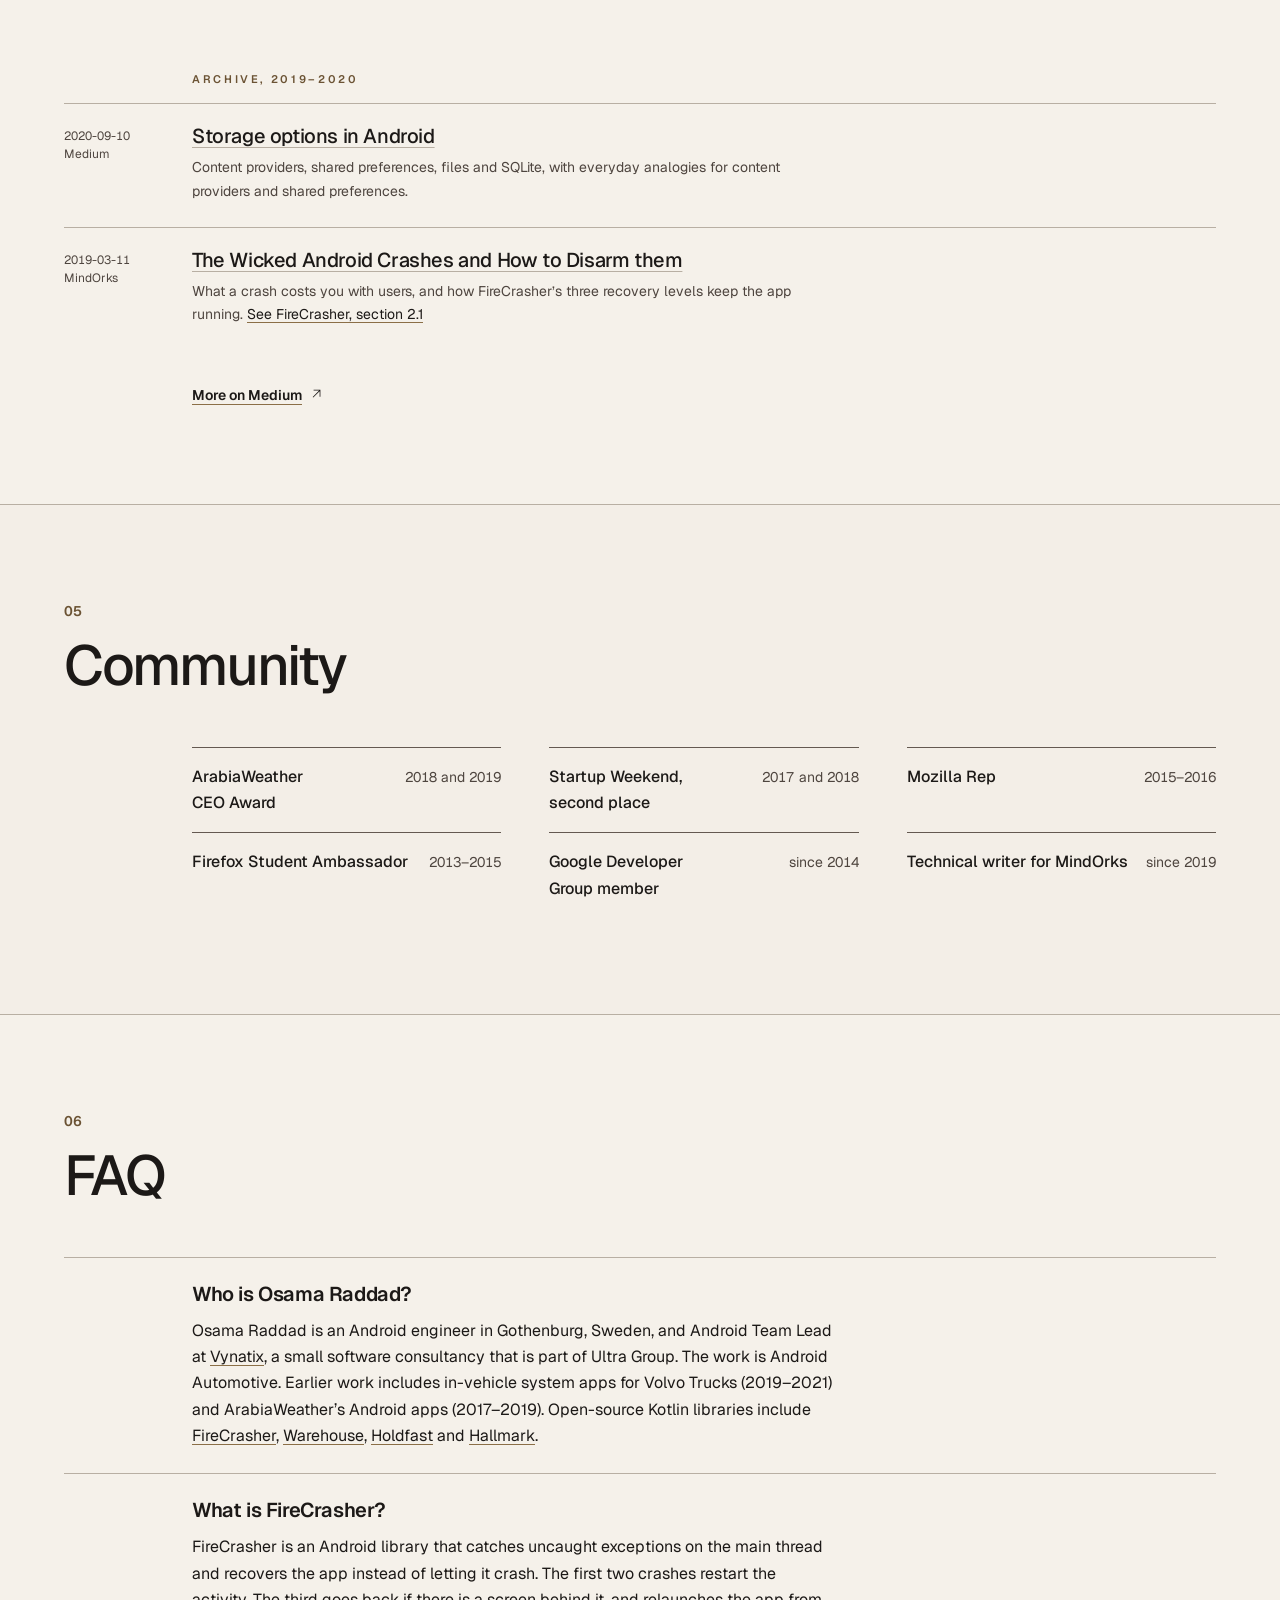
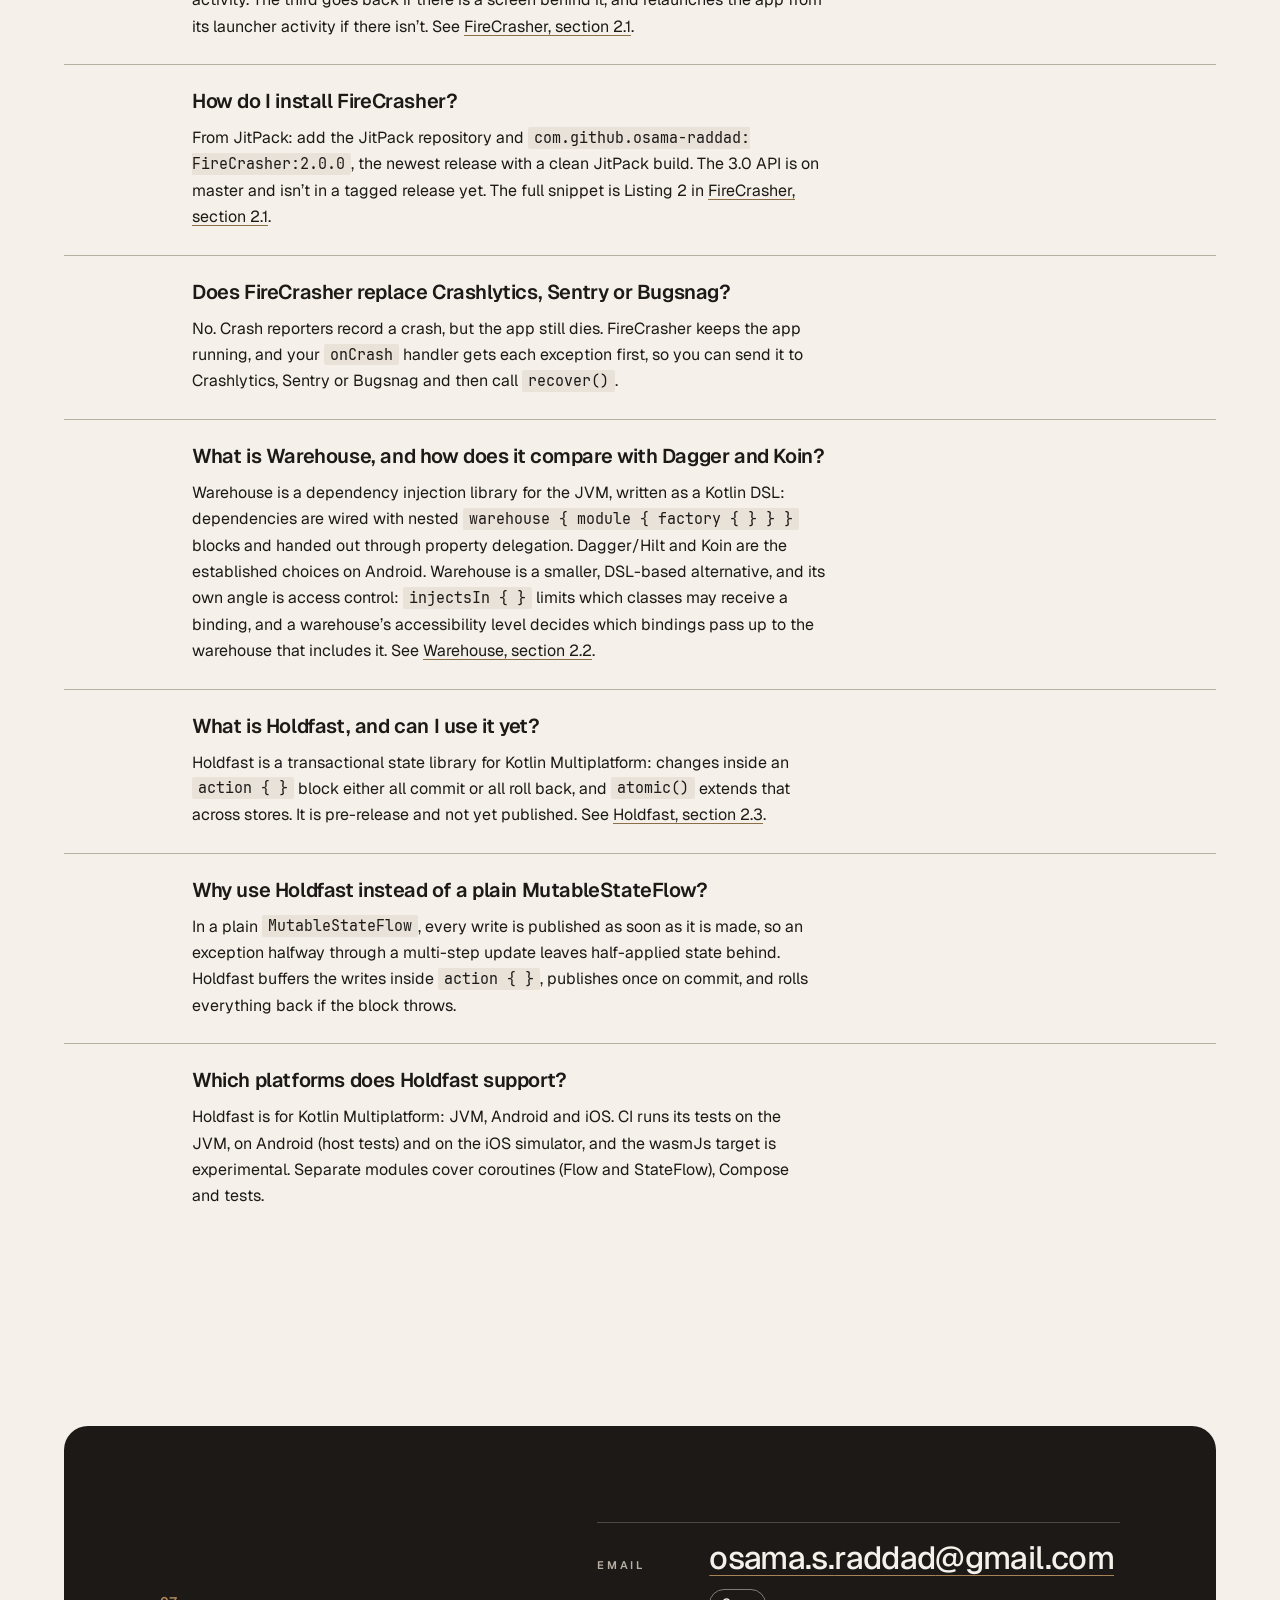
==== commit 4256c88e: "Align the site with the Vynatix design system Restyle the page on the Vynatix Design System as vynat" ====
--- a/index.html
+++ b/index.html
@@ -1,5 +1,5 @@
 <!doctype html>
-<html lang="en">
+<html lang="en" data-theme="mono-light">
 <head>
 <meta charset="utf-8">
 <meta name="viewport" content="width=device-width, initial-scale=1">
@@ -24,13 +24,13 @@
 <meta name="twitter:image" content="https://osama-raddad.github.io/assets/og.png">
 <meta name="twitter:image:alt" content="Osama Raddad, Android Team Lead at Vynatix, Gothenburg, Sweden.">
 <meta name="color-scheme" content="light dark">
-<meta name="theme-color" content="#f4f2ee" media="(prefers-color-scheme: light)">
-<meta name="theme-color" content="#1f1d1a" media="(prefers-color-scheme: dark)">
+<meta name="theme-color" content="#F5F1EA">
 <link rel="icon" href="assets/favicon.svg" type="image/svg+xml">
 <link rel="apple-touch-icon" href="assets/apple-touch-icon.png">
-<link rel="preload" href="assets/fonts/source-serif-4-roman.woff2" as="font" type="font/woff2" crossorigin>
-<link rel="preload" href="assets/fonts/schibsted-grotesk.woff2" as="font" type="font/woff2" crossorigin>
-<link rel="preload" href="assets/fonts/source-code-pro.woff2" as="font" type="font/woff2" crossorigin media="(min-width: 70rem)">
+<link rel="preload" href="assets/fonts/geist-variable-latin.woff2" as="font" type="font/woff2" crossorigin>
+<link rel="preload" href="assets/fonts/fraunces-italic-variable-latin.woff2" as="font" type="font/woff2" crossorigin>
+<link rel="stylesheet" href="assets/tokens.css">
+<link rel="stylesheet" href="assets/colors_and_type.css">
 <link rel="stylesheet" href="assets/site.css">
 <script src="assets/site.js"></script>
 <script type="application/ld+json">
@@ -74,34 +74,65 @@
 </script>
 </head>
 <body>
-<a class="skip" href="#about">Skip to content</a>
+<!-- Rendered nowhere: the glass header's two lens filters (styles in assets/site.css, "Liquid Glass"). -->
+<svg class="svg-defs" width="0" height="0" aria-hidden="true" focusable="false">
+  <filter id="vx-lens" x="0" y="0" width="1" height="1" primitiveUnits="objectBoundingBox" color-interpolation-filters="sRGB"><feImage href="assets/glass-lens-wide.svg" x="0" y="0" width="1" height="1" preserveAspectRatio="none" result="map"/><feDisplacementMap in="SourceGraphic" in2="map" scale="0.06" xChannelSelector="R" yChannelSelector="G"/></filter>
+  <filter id="vx-lens-narrow" x="0" y="0" width="1" height="1" primitiveUnits="objectBoundingBox" color-interpolation-filters="sRGB"><feImage href="assets/glass-lens-narrow.svg" x="0" y="0" width="1" height="1" preserveAspectRatio="none" result="map"/><feDisplacementMap in="SourceGraphic" in2="map" scale="0.12" xChannelSelector="R" yChannelSelector="G"/></filter>
+</svg>
+<a class="skip-link" href="#main">Skip to content</a>
+
+<header class="site-header" role="banner">
+  <div class="site-header__inner">
+    <a href="#top" class="site-header__logo">Osama <em>Raddad</em></a>
+    <button class="icon-btn mobile-toggle" type="button" aria-label="Menu" aria-expanded="false" aria-controls="primary-nav">
+      <svg class="icon icon--menu" viewBox="0 -960 960 960" aria-hidden="true" focusable="false"><path d="M140-254.62V-300h680v45.38H140Zm0-202.69v-45.38h680v45.38H140ZM140-660v-45.38h680V-660H140Z"/></svg>
+      <svg class="icon icon--close" viewBox="0 -960 960 960" aria-hidden="true" focusable="false"><path d="m250.92-218.92-32-32L448-480 218.92-709.08l32-32L480-512l229.08-229.08 32 32L512-480l229.08 229.08-32 32L480-448 250.92-218.92Z"/></svg>
+    </button>
+    <nav class="site-header__nav" id="primary-nav" aria-label="Sections">
+      <ul class="site-header__list list-reset">
+        <li><a href="#about" class="site-header__link">About</a></li>
+        <li><a href="#work" class="site-header__link">Work</a></li>
+        <li><a href="#experience" class="site-header__link">Experience</a></li>
+        <li><a href="#writing" class="site-header__link">Writing</a></li>
+        <li><a href="#faq" class="site-header__link">FAQ</a></li>
+        <li><a href="#contact" class="site-header__link">Contact</a></li>
+        <li class="site-header__menu-cta"><a href="mailto:osama.s.raddad@gmail.com" class="site-header__link">Email me</a></li>
+      </ul>
+    </nav>
+    <div class="site-header__tools">
+      <button class="icon-btn theme-toggle" type="button" title="Dark theme" aria-label="Dark theme" aria-pressed="false">
+        <svg class="icon icon--dark" viewBox="0 -960 960 960" aria-hidden="true" focusable="false"><path d="M481.15-140q-141.66 0-240.83-99.17-99.16-99.16-99.16-240.83 0-135.77 92.11-232.88 92.11-97.12 225.57-105.2 4.16 0 9.12.31 4.96.31 13.96.49-27.15 30.9-41.96 71.74-14.81 40.85-14.81 85.54 0 98.33 68.84 167.17Q562.82-424 661.15-424q44.31 0 85.35-13.69 41.04-13.69 71.5-38.61.23 7.38.54 11.23.3 3.84.3 7.38-7.69 133.46-104.8 225.57Q616.92-140 481.15-140Zm0-45.39q103.23 0 181.35-62.49 78.11-62.5 101.19-149.66-23.46 9.46-49.82 14.19-26.36 4.74-52.72 4.74-116.92 0-199.15-82.23T379.77-660q0-23.23 4.42-48.62 4.42-25.38 15.5-56.15-92.61 28.16-152.88 107.47-60.27 79.31-60.27 177.3 0 122.77 85.92 208.69t208.69 85.92Zm-5.53-289.69Z"/></svg>
+        <svg class="icon icon--light" viewBox="0 -960 960 960" aria-hidden="true" focusable="false"><path d="M575.15-384.85q39.46-39.46 39.46-95.15 0-55.69-39.46-95.15-39.46-39.46-95.15-39.46-55.69 0-95.15 39.46-39.46 39.46-39.46 95.15 0 55.69 39.46 95.15 39.46 39.46 95.15 39.46 55.69 0 95.15-39.46Zm-222.61 32.31Q300-405.08 300-480q0-74.92 52.54-127.46Q405.08-660 480-660q74.92 0 127.46 52.54Q660-554.92 660-480q0 74.92-52.54 127.46Q554.92-300 480-300q-74.92 0-127.46-52.54ZM200-457.31H50v-45.38h150v45.38Zm710 0H760v-45.38h150v45.38ZM457.31-760v-150h45.38v150h-45.38Zm0 710v-150h45.38v150h-45.38ZM267.39-662.62l-93.08-90.46 32.23-33.61L296.77-694l-29.38 31.38Zm486.69 488.7-91.46-92.7L693.61-298l92.08 91.08-31.61 33ZM662-693.61l91.08-92.08 33.61 31.61-92.08 91.46L662-693.61ZM173.92-206.54 266-298l31.23 31.23-90.69 92.85-32.62-32.62ZM480-480Z"/></svg>
+      </button>
+      <a href="mailto:osama.s.raddad@gmail.com" class="btn btn--sm site-header__cta">Email me</a>
+    </div>
+  </div>
+</header>
 
 <main id="main">
 
-<!-- The masthead sits inside main, so the page's h1 and its one-line summary are part of the main content. -->
+<!-- The hero sits inside main, so the page's h1 and its one-line summary are part of the main content. -->
 <div class="masthead grid" id="top">
-  <div class="theme-slot" data-theme-slot></div>
-
-  <h1 class="name name--stack">Osama Raddad</h1>
-  <p class="role"><span class="role-a">Android Team Lead at Vynatix</span><span class="vh"> · </span><span class="role-b">Gothenburg, Sweden</span></p>
-  <p class="positioning">I lead an Android team in Gothenburg, work on Android Automotive, and write Kotlin libraries for crash recovery, dependency injection and transactional state.</p>
-  <p class="cta">
-    <a class="cta-primary" href="#work">See the work</a>
-    <a class="cta-secondary" href="mailto:osama.s.raddad@gmail.com">Email me</a>
+  <p class="eyebrow hero-role">Android Team Lead at Vynatix<span aria-hidden="true"> · </span><span class="vh">, </span>Gothenburg, Sweden</p>
+  <h1 class="hero-name">Osama <em>Raddad</em></h1>
+  <p class="hero-lede">I lead an Android team in Gothenburg, work on Android Automotive, and write Kotlin libraries for crash recovery, dependency injection and transactional state.</p>
+  <p class="hero-ctas">
+    <a class="btn btn--lg" href="#work">See the work <svg class="icon icon--md" viewBox="0 -960 960 960" aria-hidden="true" focusable="false"><path d="M693.69-457.31H180v-45.38h513.69L448.39-748 480-780l300 300-300 300-31.61-32 245.3-245.31Z"/></svg></a>
+    <a class="btn btn--lg btn--secondary" href="mailto:osama.s.raddad@gmail.com">Email me</a>
   </p>
 
-  <ul class="quick-facts" aria-label="Quick facts">
+  <ul class="quick-facts list-reset" aria-label="Quick facts">
     <li class="qf"><span class="qf-fig">10+</span> <span class="qf-cap">years of Android</span></li>
     <li class="qf"><span class="qf-cap">FireCrasher</span><span class="vh"> · </span><span class="qf-fig"><a href="https://github.com/osama-raddad/FireCrasher/stargazers">147<span class="star" aria-hidden="true">★</span><span class="vh"> GitHub stars</span></a></span></li>
-    <li class="qf qf--wide"><span class="qf-fig">Android Automotive</span></li>
+    <li class="qf qf--wide"><span class="qf-cap">Works on</span><span class="vh"> </span><span class="qf-fig">Android Automotive</span></li>
   </ul>
 
   <nav class="toc" id="contents" aria-labelledby="toc-label">
-    <p class="toc-label" id="toc-label">Contents</p>
-    <ol>
-      <li><a href="#about"><span class="toc-n">1</span><span class="toc-t">About</span></a></li>
-      <li><a href="#work"><span class="toc-n">2</span><span class="toc-t">Work</span></a>
-        <ol class="toc-sub">
+    <p class="eyebrow toc-label" id="toc-label">Contents</p>
+    <ol class="list-reset">
+      <li><a href="#about"><span class="toc-n">01</span><span class="toc-t">About</span></a></li>
+      <li><a href="#work"><span class="toc-n">02</span><span class="toc-t">Work</span></a>
+        <ol class="toc-sub list-reset">
           <li><a href="#firecrasher"><span class="toc-n">2.1</span><span class="toc-t">FireCrasher</span></a></li>
           <li><a href="#warehouse"><span class="toc-n">2.2</span><span class="toc-t">Warehouse</span></a></li>
           <li><a href="#holdfast"><span class="toc-n">2.3</span><span class="toc-t">Holdfast</span></a></li>
@@ -111,42 +142,25 @@
           <li><a href="#older-work"><span class="toc-n">2.7</span><span class="toc-t">Older work</span></a></li>
         </ol>
       </li>
-      <li><a href="#experience"><span class="toc-n">3</span><span class="toc-t">Experience</span></a></li>
-      <li><a href="#writing"><span class="toc-n">4</span><span class="toc-t">Writing</span></a></li>
-      <li><a href="#community"><span class="toc-n">5</span><span class="toc-t">Community</span></a></li>
-      <li><a href="#faq"><span class="toc-n">6</span><span class="toc-t">FAQ</span></a></li>
-      <li><a href="#contact"><span class="toc-n">7</span><span class="toc-t">Get in touch</span></a></li>
+      <li><a href="#experience"><span class="toc-n">03</span><span class="toc-t">Experience</span></a></li>
+      <li><a href="#writing"><span class="toc-n">04</span><span class="toc-t">Writing</span></a></li>
+      <li><a href="#community"><span class="toc-n">05</span><span class="toc-t">Community</span></a></li>
+      <li><a href="#faq"><span class="toc-n">06</span><span class="toc-t">FAQ</span></a></li>
+      <li><a href="#contact"><span class="toc-n">07</span><span class="toc-t">Get in touch</span></a></li>
     </ol>
   </nav>
 </div>
 
-<nav class="runhead grid" aria-label="Sections">
-  <div class="runhead-in">
-    <a class="rh-name" href="#top">Osama Raddad</a>
-    <ol class="rh-links">
-      <li><a href="#about"><span class="rh-n">1</span> About</a></li>
-      <li><a href="#work"><span class="rh-n">2</span> Work</a></li>
-      <li><a href="#experience"><span class="rh-n">3</span> Experience</a></li>
-      <li><a href="#writing"><span class="rh-n">4</span> Writing</a></li>
-      <li><a href="#community"><span class="rh-n">5</span> Community</a></li>
-      <li><a href="#faq"><span class="rh-n">6</span> FAQ</a></li>
-      <li><a href="#contact"><span class="rh-n">7</span> Get in touch</a></li>
-    </ol>
-    <p class="rh-here" data-here aria-hidden="true" hidden></p>
-    <a class="rh-toc" href="#contents">Contents</a>
-  </div>
-</nav>
-
   <!-- 1 About -->
   <section class="sec grid" id="about" aria-labelledby="about-h">
-    <h2 class="sec-h" id="about-h" data-n="1"><span class="t">About</span></h2>
+    <h2 class="sec-h" id="about-h" data-n="01"><span class="t">About</span></h2>
     <div class="prose about-text">
       <p>I’m an Android engineer in Gothenburg and Android Team Lead at Vynatix. I work on Android Automotive. From 2019 to 2021 I worked on in-vehicle system apps for Volvo Trucks: the media core, the media player and the default launcher. Before that I spent 2017 to 2019 on ArabiaWeather’s Android apps.</p>
       <p>I also write Kotlin libraries in the open. FireCrasher recovers Android apps from uncaught exceptions instead of letting them die. Warehouse wires dependencies with a Kotlin DSL. Holdfast and Hallmark, built at Vynatix, bring transactions and validated types to Kotlin Multiplatform.</p>
     </div>
     <div class="margin about-notes">
       <h3 class="note-h">As of October 2026</h3>
-      <ul class="note-list">
+      <ul class="note-list list-reset">
         <li>Android Team Lead at <a href="https://vynatix.com/">Vynatix</a>, a small software consultancy in Gothenburg that is part of Ultra Group.</li>
         <li>Working on Holdfast, a transactional state library for Kotlin Multiplatform. It is pre-release.</li>
       </ul>
@@ -158,7 +172,7 @@
 
   <!-- 2 Work -->
   <section class="sec grid" id="work" aria-labelledby="work-h">
-    <h2 class="sec-h" id="work-h" data-n="2"><span class="t">Work</span></h2>
+    <h2 class="sec-h" id="work-h" data-n="02"><span class="t">Work</span></h2>
     <p class="key"><mark class="api">Highlighted</mark> names in the listings are the project’s own API.</p>
 
     <!-- 2.1 FireCrasher -->
@@ -169,7 +183,7 @@
 
       <div class="status">
         <p class="status-k" id="firecrasher-st">Status</p>
-        <ul class="stamps" aria-labelledby="firecrasher-st">
+        <ul class="stamps list-reset" aria-labelledby="firecrasher-st">
           <li class="stamp stamp--released">2.x on JitPack</li>
           <li class="stamp stamp--master">3.0 on master</li>
         </ul>
@@ -234,11 +248,11 @@
       </div>
 
       <dl class="meta">
-        <div class="meta-status"><dt>Status</dt><dd><ul class="stamps"><li class="stamp stamp--released">2.x on JitPack</li> <li class="stamp stamp--master">3.0 on master</li></ul></dd></div>
+        <div class="meta-status"><dt>Status</dt><dd><ul class="stamps list-reset"><li class="stamp stamp--released">2.x on JitPack</li> <li class="stamp stamp--master">3.0 on master</li></ul></dd></div>
         <div><dt>Years</dt><dd class="years">2016–2026</dd></div>
-        <div><dt>Facts</dt><dd><ul class="facts"><li><a href="https://github.com/osama-raddad/FireCrasher/stargazers">147<span aria-hidden="true">★</span><span class="vh"> GitHub stars</span></a></li><li><a href="https://github.com/osama-raddad/FireCrasher/forks">30 forks</a></li><li>Apache-2.0</li></ul></dd></div>
-        <div class="meta-tags"><dt>Built with</dt><dd><ul class="tags"><li>Kotlin</li><li>Android</li><li>AndroidX Activity</li><li>Robolectric</li><li>GitHub Actions</li><li>JitPack</li></ul></dd></div>
-        <div class="meta-links"><dt>Links</dt><dd><ul class="links">
+        <div><dt>Facts</dt><dd><ul class="facts list-reset"><li><a href="https://github.com/osama-raddad/FireCrasher/stargazers">147<span aria-hidden="true">★</span><span class="vh"> GitHub stars</span></a></li><li><a href="https://github.com/osama-raddad/FireCrasher/forks">30 forks</a></li><li>Apache-2.0</li></ul></dd></div>
+        <div class="meta-tags"><dt>Built with</dt><dd><ul class="tags list-reset"><li>Kotlin</li><li>Android</li><li>AndroidX Activity</li><li>Robolectric</li><li>GitHub Actions</li><li>JitPack</li></ul></dd></div>
+        <div class="meta-links"><dt>Links</dt><dd><ul class="links list-reset">
           <li><a href="https://github.com/osama-raddad/FireCrasher"><span class="vh">FireCrasher </span>Repo</a></li>
           <li><a href="https://osama-raddad.github.io/FireCrasher/"><span class="vh">FireCrasher </span>Docs</a> (3.0 API on master, not yet on JitPack)</li>
           <li><a href="https://github.com/osama-raddad/FireCrasher/tree/2.0.0">2.0.0 README</a></li>
@@ -255,7 +269,7 @@
 
       <div class="status">
         <p class="status-k" id="warehouse-st">Status</p>
-        <ul class="stamps" aria-labelledby="warehouse-st">
+        <ul class="stamps list-reset" aria-labelledby="warehouse-st">
           <li class="stamp stamp--released">Released · 1.6.8x</li>
         </ul>
       </div>
@@ -303,11 +317,11 @@
       </div>
 
       <dl class="meta">
-        <div class="meta-status"><dt>Status</dt><dd><ul class="stamps"><li class="stamp stamp--released">Released · 1.6.8x</li></ul></dd></div>
+        <div class="meta-status"><dt>Status</dt><dd><ul class="stamps list-reset"><li class="stamp stamp--released">Released · 1.6.8x</li></ul></dd></div>
         <div><dt>Years</dt><dd class="years">2022</dd></div>
-        <div><dt>Facts</dt><dd><ul class="facts"><li><a href="https://github.com/osama-raddad/Warehouse/stargazers">19<span aria-hidden="true">★</span><span class="vh"> GitHub stars</span></a></li><li>Apache-2.0</li></ul></dd></div>
-        <div class="meta-tags"><dt>Built with</dt><dd><ul class="tags"><li>Kotlin/JVM</li><li>kotlin-reflect</li><li>JUnit 5</li><li>MockK</li><li>Detekt</li><li>Dokka</li><li>JitPack</li></ul></dd></div>
-        <div class="meta-links"><dt>Links</dt><dd><ul class="links">
+        <div><dt>Facts</dt><dd><ul class="facts list-reset"><li><a href="https://github.com/osama-raddad/Warehouse/stargazers">19<span aria-hidden="true">★</span><span class="vh"> GitHub stars</span></a></li><li>Apache-2.0</li></ul></dd></div>
+        <div class="meta-tags"><dt>Built with</dt><dd><ul class="tags list-reset"><li>Kotlin/JVM</li><li>kotlin-reflect</li><li>JUnit 5</li><li>MockK</li><li>Detekt</li><li>Dokka</li><li>JitPack</li></ul></dd></div>
+        <div class="meta-links"><dt>Links</dt><dd><ul class="links list-reset">
           <li><a href="https://github.com/osama-raddad/Warehouse"><span class="vh">Warehouse </span>Repo</a></li>
           <li><a href="https://osama-raddad.github.io/Warehouse/"><span class="vh">Warehouse </span>Docs</a></li>
           <li><a href="https://osama-raddad.github.io/Warehouse/html/"><span class="vh">Warehouse </span>API reference</a> (Dokka, 2022)</li>
@@ -323,7 +337,7 @@
 
       <div class="status">
         <p class="status-k" id="holdfast-st">Status</p>
-        <ul class="stamps" aria-labelledby="holdfast-st">
+        <ul class="stamps list-reset" aria-labelledby="holdfast-st">
           <li class="stamp stamp--pre">Pre-release · not yet published</li>
         </ul>
       </div>
@@ -355,10 +369,10 @@
       </div>
 
       <dl class="meta">
-        <div class="meta-status"><dt>Status</dt><dd><ul class="stamps"><li class="stamp stamp--pre">Pre-release · not yet published</li></ul></dd></div>
+        <div class="meta-status"><dt>Status</dt><dd><ul class="stamps list-reset"><li class="stamp stamp--pre">Pre-release · not yet published</li></ul></dd></div>
         <div><dt>Years</dt><dd class="years">2026 <span class="years-note">(Vault: <span class="nowrap">2024–2025)</span></span></dd></div>
-        <div><dt>Facts</dt><dd><ul class="facts"><li>Apache-2.0</li><li>0.x</li></ul></dd></div>
-        <div class="meta-tags"><dt>Built with</dt><dd><ul class="tags"><li>Kotlin Multiplatform</li><li>Coroutines</li><li>Compose Multiplatform</li><li>Android</li><li>iOS</li><li>JVM</li></ul></dd></div>
+        <div><dt>Facts</dt><dd><ul class="facts list-reset"><li>Apache-2.0</li><li>0.x</li></ul></dd></div>
+        <div class="meta-tags"><dt>Built with</dt><dd><ul class="tags list-reset"><li>Kotlin Multiplatform</li><li>Coroutines</li><li>Compose Multiplatform</li><li>Android</li><li>iOS</li><li>JVM</li></ul></dd></div>
       </dl>
     </article>
 
@@ -370,7 +384,7 @@
 
       <div class="status">
         <p class="status-k" id="hallmark-st">Status</p>
-        <ul class="stamps" aria-labelledby="hallmark-st">
+        <ul class="stamps list-reset" aria-labelledby="hallmark-st">
           <li class="stamp stamp--pre">Pre-release · not yet published</li>
         </ul>
       </div>
@@ -406,11 +420,11 @@
       </div>
 
       <dl class="meta">
-        <div class="meta-status"><dt>Status</dt><dd><ul class="stamps"><li class="stamp stamp--pre">Pre-release · not yet published</li></ul></dd></div>
+        <div class="meta-status"><dt>Status</dt><dd><ul class="stamps list-reset"><li class="stamp stamp--pre">Pre-release · not yet published</li></ul></dd></div>
         <div><dt>Years</dt><dd class="years">2026 <span class="years-note">(Uncivilized: <span class="nowrap">2022–2023)</span></span></dd></div>
-        <div><dt>Facts</dt><dd><ul class="facts"><li>Hallmark <span class="nowrap">Apache-2.0</span></li><li>Uncivilized has no license file</li></ul></dd></div>
-        <div class="meta-tags"><dt>Built with</dt><dd><ul class="tags"><li>Kotlin Multiplatform</li><li>Coroutines</li><li>Android</li><li>iOS</li><li>JVM</li></ul></dd></div>
-        <div class="meta-links"><dt>Links</dt><dd><ul class="links">
+        <div><dt>Facts</dt><dd><ul class="facts list-reset"><li>Hallmark <span class="nowrap">Apache-2.0</span></li><li>Uncivilized has no license file</li></ul></dd></div>
+        <div class="meta-tags"><dt>Built with</dt><dd><ul class="tags list-reset"><li>Kotlin Multiplatform</li><li>Coroutines</li><li>Android</li><li>iOS</li><li>JVM</li></ul></dd></div>
+        <div class="meta-links"><dt>Links</dt><dd><ul class="links list-reset">
           <li><a href="https://github.com/Vynatix/hallmark"><span class="vh">Hallmark </span>Repo</a></li>
           <li><a href="https://github.com/osama-raddad/Uncivilized">Earlier take</a></li>
         </ul></dd></div>
@@ -425,7 +439,7 @@
 
       <div class="status">
         <p class="status-k" id="gentle-palette-st">Status</p>
-        <ul class="stamps" aria-labelledby="gentle-palette-st">
+        <ul class="stamps list-reset" aria-labelledby="gentle-palette-st">
           <li class="stamp stamp--released">Released · 0.1.3</li>
           <li class="stamp stamp--master"><span class="vh">(</span>round() unreleased<span class="vh">)</span></li>
         </ul>
@@ -459,11 +473,11 @@
       </div>
 
       <dl class="meta">
-        <div class="meta-status"><dt>Status</dt><dd><ul class="stamps"><li class="stamp stamp--released">Released · 0.1.3</li> <li class="stamp stamp--master"><span class="vh">(</span>round() unreleased<span class="vh">)</span></li></ul></dd></div>
+        <div class="meta-status"><dt>Status</dt><dd><ul class="stamps list-reset"><li class="stamp stamp--released">Released · 0.1.3</li> <li class="stamp stamp--master"><span class="vh">(</span>round() unreleased<span class="vh">)</span></li></ul></dd></div>
         <div><dt>Years</dt><dd class="years">2017–2026</dd></div>
-        <div><dt>Facts</dt><dd><ul class="facts"><li><a href="https://github.com/osama-raddad/gentle-palette/stargazers">1<span aria-hidden="true">★</span><span class="vh"> GitHub stars</span></a></li><li>Apache-2.0</li></ul></dd></div>
-        <div class="meta-tags"><dt>Built with</dt><dd><ul class="tags"><li>Java</li><li>Android</li><li>JitPack</li><li>JUnit 4</li></ul></dd></div>
-        <div class="meta-links"><dt>Links</dt><dd><ul class="links">
+        <div><dt>Facts</dt><dd><ul class="facts list-reset"><li><a href="https://github.com/osama-raddad/gentle-palette/stargazers">1<span aria-hidden="true">★</span><span class="vh"> GitHub stars</span></a></li><li>Apache-2.0</li></ul></dd></div>
+        <div class="meta-tags"><dt>Built with</dt><dd><ul class="tags list-reset"><li>Java</li><li>Android</li><li>JitPack</li><li>JUnit 4</li></ul></dd></div>
+        <div class="meta-links"><dt>Links</dt><dd><ul class="links list-reset">
           <li><a href="https://github.com/osama-raddad/gentle-palette"><span class="vh">gentle-palette </span>Repo</a></li>
         </ul></dd></div>
       </dl>
@@ -477,7 +491,7 @@
 
       <div class="status">
         <p class="status-k" id="vin-dating-app-st">Status</p>
-        <ul class="stamps" aria-labelledby="vin-dating-app-st">
+        <ul class="stamps list-reset" aria-labelledby="vin-dating-app-st">
           <li class="stamp stamp--poc">Proof of concept</li>
         </ul>
       </div>
@@ -510,17 +524,17 @@
       </div>
 
       <dl class="meta">
-        <div class="meta-status"><dt>Status</dt><dd><ul class="stamps"><li class="stamp stamp--poc">Proof of concept</li></ul></dd></div>
+        <div class="meta-status"><dt>Status</dt><dd><ul class="stamps list-reset"><li class="stamp stamp--poc">Proof of concept</li></ul></dd></div>
         <div><dt>Years</dt><dd class="years">2025</dd></div>
-        <div><dt>Facts</dt><dd><ul class="facts"><li>Kotlin Multiplatform</li><li>4 platforms</li><li>no license file</li></ul></dd></div>
-        <div class="meta-tags"><dt>Built with</dt><dd><ul class="tags"><li>Kotlin Multiplatform</li><li>Compose Multiplatform</li><li>Material 3</li><li>Ktor</li><li>Kotlin/Wasm</li><li>SwiftUI</li></ul></dd></div>
+        <div><dt>Facts</dt><dd><ul class="facts list-reset"><li>Kotlin Multiplatform</li><li>4 platforms</li><li>no license file</li></ul></dd></div>
+        <div class="meta-tags"><dt>Built with</dt><dd><ul class="tags list-reset"><li>Kotlin Multiplatform</li><li>Compose Multiplatform</li><li>Material 3</li><li>Ktor</li><li>Kotlin/Wasm</li><li>SwiftUI</li></ul></dd></div>
       </dl>
     </article>
 
     <!-- 2.7 Older work -->
     <section class="archive" id="older-work" aria-labelledby="older-work-h">
       <h3 class="proj-h" id="older-work-h" data-n="2.7"><span class="t">Older work</span></h3>
-      <ul class="archive-list">
+      <ul class="archive-list list-reset">
         <li><a href="https://github.com/osama-raddad/Slick-Slider">Slick-Slider</a> <span class="yr">(2018)</span>: auto-playing timeline slider views for Android, with right-to-left variants.</li>
         <li><a href="https://github.com/osama-raddad/Shaper">Shaper</a> <span class="yr">(2018)</span>: splits Activities and Fragments into lifecycle-aware components, each with its own RxJava disposables.</li>
         <li><a href="https://github.com/osama-raddad/Semple-Weather">Semple-Weather</a> <span class="yr">(2018)</span>: a small Kotlin weather app, with an Express backend.</li>
@@ -529,10 +543,10 @@
   </section>
 
   <!-- 3 Experience -->
-  <section class="sec grid" id="experience" aria-labelledby="experience-h">
-    <h2 class="sec-h" id="experience-h" data-n="3"><span class="t">Experience</span></h2>
+  <section class="sec sec--surface grid" id="experience" aria-labelledby="experience-h">
+    <h2 class="sec-h" id="experience-h" data-n="03"><span class="t">Experience</span></h2>
     <p class="sec-intro">Over ten years of Android engineering.</p>
-    <ol class="timeline">
+    <ol class="timeline list-reset">
       <li class="entry">
         <h3 class="entry-h"><span class="when">Now</span><span class="vh"> · </span><span class="what">Vynatix, Gothenburg</span></h3>
         <div class="entry-body prose">
@@ -571,9 +585,9 @@
 
   <!-- 4 Writing -->
   <section class="sec grid" id="writing" aria-labelledby="writing-h">
-    <h2 class="sec-h" id="writing-h" data-n="4"><span class="t">Writing</span></h2>
+    <h2 class="sec-h" id="writing-h" data-n="04"><span class="t">Writing</span></h2>
     <h3 class="sub-h">Recent, 2023–2025</h3>
-    <ol class="writing">
+    <ol class="writing list-reset">
       <li class="piece" itemscope itemtype="https://schema.org/Article">
         <meta itemprop="author" content="Osama Raddad">
         <p class="piece-meta"><time datetime="2025-08-25" itemprop="datePublished">2025-08-25</time> <span class="pub" itemprop="publisher" itemscope itemtype="https://schema.org/Organization"><span itemprop="name">Medium</span></span></p>
@@ -616,7 +630,7 @@
       </li>
     </ol>
     <h3 class="sub-h">Archive, 2019–2020</h3>
-    <ol class="writing">
+    <ol class="writing list-reset">
       <li class="piece" itemscope itemtype="https://schema.org/Article">
         <meta itemprop="author" content="Osama Raddad">
         <p class="piece-meta"><time datetime="2020-09-10" itemprop="datePublished">2020-09-10</time> <span class="pub" itemprop="publisher" itemscope itemtype="https://schema.org/Organization"><span itemprop="name">Medium</span></span></p>
@@ -634,13 +648,13 @@
         </div>
       </li>
     </ol>
-    <p class="more"><a href="https://medium.com/@osamaraddad">More on Medium</a></p>
+    <p class="more-row"><a class="more" href="https://medium.com/@osamaraddad"><span>More on Medium</span> <svg class="icon icon--sm" viewBox="0 -960 960 960" aria-hidden="true" focusable="false"><path d="m254.92-268.92-32-32L606.15-684H275.08v-45.38h408.77v408.77h-45.39v-331.08L254.92-268.92Z"/></svg></a></p>
   </section>
 
   <!-- 5 Community -->
-  <section class="sec grid" id="community" aria-labelledby="community-h">
-    <h2 class="sec-h" id="community-h" data-n="5"><span class="t">Community</span></h2>
-    <ul class="community">
+  <section class="sec sec--surface grid" id="community" aria-labelledby="community-h">
+    <h2 class="sec-h" id="community-h" data-n="05"><span class="t">Community</span></h2>
+    <ul class="community list-reset">
       <li><span class="what">ArabiaWeather CEO Award</span><span class="vh">, </span><span class="when">2018 and 2019</span></li>
       <li><span class="what">Startup Weekend, second place</span><span class="vh">, </span><span class="when">2017 and 2018</span></li>
       <li><span class="what">Mozilla Rep</span><span class="vh">, </span><span class="when">2015–2016</span></li>
@@ -652,7 +666,7 @@
 
   <!-- 6 FAQ -->
   <section class="sec grid" id="faq" aria-labelledby="faq-h" itemscope itemtype="https://schema.org/FAQPage">
-    <h2 class="sec-h" id="faq-h" data-n="6"><span class="t">FAQ</span></h2>
+    <h2 class="sec-h" id="faq-h" data-n="06"><span class="t">FAQ</span></h2>
     <div class="faq">
       <div class="qa" itemscope itemprop="mainEntity" itemtype="https://schema.org/Question">
         <h3 class="q" itemprop="name">Who is Osama Raddad?</h3>
@@ -706,24 +720,64 @@
   </section>
 
   <!-- 7 Contact -->
-  <section class="sec grid" id="contact" aria-labelledby="contact-h">
-    <h2 class="sec-h" id="contact-h" data-n="7"><span class="t">Get in touch</span></h2>
-    <p class="sec-intro">If you have a question about one of these libraries, or want to work together, email me.</p>
-    <ul class="contact">
-      <li class="contact-email"><span class="contact-k">Email</span><a href="mailto:osama.s.raddad@gmail.com" aria-label="osama.s.raddad@gmail.com">osama.s.<wbr>raddad<wbr>@gmail.com</a></li>
-      <li><span class="contact-k">LinkedIn</span><a href="https://www.linkedin.com/in/osamaraddad/" aria-label="linkedin.com/in/osamaraddad">linkedin.com/in/<wbr>osamaraddad</a></li>
-      <li><span class="contact-k">GitHub</span><a href="https://github.com/osama-raddad" aria-label="github.com/osama-raddad">github.com/<wbr>osama-raddad</a></li>
-      <li><span class="contact-k">Medium</span><a href="https://medium.com/@osamaraddad" aria-label="medium.com/@osamaraddad">medium.com/<wbr>@osamaraddad</a></li>
-    </ul>
+  <section class="sec sec--contact" id="contact" aria-labelledby="contact-h">
+    <div class="band inverse">
+      <div class="band__head">
+        <h2 class="sec-h" id="contact-h" data-n="07"><span class="t">Get <em>in touch</em></span></h2>
+        <p class="sec-intro">If you have a question about one of these libraries, or want to work together, email me.</p>
+      </div>
+      <ul class="contact list-reset">
+        <li class="contact-email"><span class="contact-k">Email</span><a href="mailto:osama.s.raddad@gmail.com" aria-label="osama.s.raddad@gmail.com">osama.s.<wbr>raddad<wbr>@gmail.com</a></li>
+        <li><span class="contact-k">LinkedIn</span><a href="https://www.linkedin.com/in/osamaraddad/" aria-label="linkedin.com/in/osamaraddad">linkedin.com/in/<wbr>osamaraddad</a></li>
+        <li><span class="contact-k">GitHub</span><a href="https://github.com/osama-raddad" aria-label="github.com/osama-raddad">github.com/<wbr>osama-raddad</a></li>
+        <li><span class="contact-k">Medium</span><a href="https://medium.com/@osamaraddad" aria-label="medium.com/@osamaraddad">medium.com/<wbr>@osamaraddad</a></li>
+      </ul>
+    </div>
   </section>
 
 </main>
 
-<footer class="colophon grid">
-  <div class="colophon-inner">
-    <p class="copyright">© 2026 Osama Raddad</p>
-    <p class="stats">Stats and project statuses as of October 2026</p>
-    <p class="about-page">A single static page on GitHub Pages. Each count links to its live GitHub page.</p>
+<footer class="site-footer inverse">
+  <div class="site-footer__in">
+    <div class="site-footer__grid">
+      <div class="site-footer__brand">
+        <a class="site-footer__logo" href="#top">Osama <em>Raddad</em></a>
+        <p class="site-footer__about">Android Team Lead at Vynatix in Gothenburg. Android Automotive, and open-source Kotlin libraries for crash recovery, dependency injection and transactional state.</p>
+        <p class="site-footer__addr"><a href="mailto:osama.s.raddad@gmail.com">osama.s.raddad@gmail.com</a><br>Gothenburg, Sweden</p>
+      </div>
+      <nav class="site-footer__col" aria-labelledby="f-page">
+        <p class="site-footer__h" id="f-page">On this page</p>
+        <ul class="site-footer__links list-reset">
+          <li><a href="#about">About</a></li>
+          <li><a href="#work">Work</a></li>
+          <li><a href="#experience">Experience</a></li>
+          <li><a href="#writing">Writing</a></li>
+          <li><a href="#community">Community</a></li>
+          <li><a href="#faq">FAQ</a></li>
+        </ul>
+      </nav>
+      <nav class="site-footer__col" aria-labelledby="f-elsewhere">
+        <p class="site-footer__h" id="f-elsewhere">Elsewhere</p>
+        <ul class="site-footer__links list-reset">
+          <li><a href="https://www.linkedin.com/in/osamaraddad/">LinkedIn</a></li>
+          <li><a href="https://github.com/osama-raddad">GitHub</a></li>
+          <li><a href="https://medium.com/@osamaraddad">Medium</a></li>
+          <li><a href="https://vynatix.com/">Vynatix</a></li>
+        </ul>
+      </nav>
+      <div class="site-footer__col">
+        <p class="site-footer__h">This site</p>
+        <ul class="site-footer__links list-reset">
+          <li><a href="#top">Back to top</a></li>
+          <li class="motion-item"><button class="motion-toggle" type="button">Pause background motion</button></li>
+        </ul>
+      </div>
+    </div>
+    <div class="site-footer__fine">
+      <p>© 2026 Osama Raddad</p>
+      <p>Stats and project statuses as of October 2026</p>
+      <p>A single static page on GitHub Pages. Each count links to its live GitHub page.</p>
+    </div>
   </div>
 </footer>
 </body>
--- a/assets/tokens.css
+++ b/assets/tokens.css
@@ -0,0 +1,1019 @@
+/* Vynatix Design System — generated from tokens.json */
+:root, [data-theme="light"] {
+  --color-forest: #1e3a2f; /* Deep Hunter Green, the primary anchor and the 30 in 60/30/10: logo, headlines, primary UI, inverse sections. In product code reach for md-sys-color-primary; use this raw anchor only for brand artwork the roles cannot express. Cream text on it measures 10.1:1. */
+  --color-moss: #2d4a3e; /* Moss Shadow, the secondary anchor: less prominent accents and secondary text. Same value as forest-40 and the light md-sys-color-secondary. */
+  --color-cream: #efe8da; /* Warm Cream, the surface anchor and the canvas: 60 percent of every surface. Stands in for pure white, which the system forbids. Charcoal text on it measures 13.1:1, Forest 10.1:1. */
+  --color-bronze: #8b6f47; /* Bronze, the guest accent: CTAs, focus rings, hairlines, foil, at most one Bronze moment per surface. As text on Cream it measures 3.9:1, enough only from 24px (or bold 19px) up, so smaller Bronze text uses text-accent. It clears 3:1 for focus rings, rules and icons. */
+  --color-charcoal: #222222; /* Warm Charcoal: body copy and dense text. Stands in for pure black, which the system forbids. 13.1:1 on Cream. */
+  --color-paper: #fffbf5; /* Warm paper white for the brightest surface (md-sys-color-surface-bright); use it wherever pure white would otherwise sneak in. */
+  --color-ink: #14110f; /* Warm black, the deepest forest, for brand artwork where pure black would otherwise sneak in. No role uses it. */
+  --forest-0: #000000; /* Forest Heritage tonal scale (theme-invariant). Primary tone 0, pure black: listed to complete the Material 3 scale. The system forbids pure black anywhere; do not use it. */
+  --forest-10: #081e14; /* Forest Heritage tonal scale (theme-invariant). Primary tone 10: on-forest-container (light). */
+  --forest-20: #142f22; /* Forest Heritage tonal scale (theme-invariant). Primary tone 20: link hover colour (light), on-primary (dark). */
+  --forest-30: #1e3a2f; /* Forest Heritage tonal scale (theme-invariant). Primary tone 30, equal to Deep Hunter Green: md-sys-color-primary and inverse-surface (light), forest-container and inverse-primary (dark). */
+  --forest-40: #2d4a3e; /* Forest Heritage tonal scale (theme-invariant). Primary tone 40, equal to Moss Shadow: md-sys-color-secondary (light). */
+  --forest-50: #3f5c4f; /* Forest Heritage tonal scale (theme-invariant). Primary tone 50. No role uses it. */
+  --forest-60: #557060; /* Forest Heritage tonal scale (theme-invariant). Primary tone 60. No role uses it. */
+  --forest-70: #6e8a7a; /* Forest Heritage tonal scale (theme-invariant). Primary tone 70. No role uses it. */
+  --forest-80: #88c3a8; /* Forest Heritage tonal scale (theme-invariant). Primary tone 80: md-sys-color-primary (dark) and inverse-primary (light). 8.6:1 on the dark surface. */
+  --forest-90: #a6dfc3; /* Forest Heritage tonal scale (theme-invariant). Primary tone 90, the mint: forest-container (light), on-forest-container (dark). Mint on Forest measures 8.2:1. */
+  --forest-95: #c5efd7; /* Forest Heritage tonal scale (theme-invariant). Primary tone 95. Same value as md-sys-color-secondary-container (light). */
+  --forest-99: #f3fef5; /* Forest Heritage tonal scale (theme-invariant). Primary tone 99. Same value as md-sys-color-on-secondary (light). */
+  --forest-100: #ffffff; /* Forest Heritage tonal scale (theme-invariant). Primary tone 100, pure white: listed to complete the Material 3 scale. The system forbids pure white anywhere; use color-cream or color-paper instead. */
+  --bronze-10: #2a1e0f; /* Bronze tone 10. No role uses it. */
+  --bronze-20: #44331c; /* Bronze tone 20: on-tertiary-container (light), on-tertiary (dark). */
+  --bronze-30: #5e4830; /* Bronze tone 30: tertiary-container (dark). */
+  --bronze-40: #735839; /* Bronze tone 40: text-accent (light). 5.4:1 on Cream, 5.9:1 on surface-container-low. */
+  --bronze-50: #8b6f47; /* Bronze tone 50, equal to the Bronze anchor: md-sys-color-tertiary (light). */
+  --bronze-60: #a88a66; /* Bronze tone 60. No role uses it. */
+  --bronze-70: #c2a788; /* Bronze tone 70: md-sys-color-tertiary and text-accent (dark); eyebrows, cites and footer headings on Forest bands (5.4:1 on Forest). */
+  --bronze-80: #dcc4ab; /* Bronze tone 80. No role uses it. */
+  --bronze-90: #f2dfc8; /* Bronze tone 90: tertiary-container (light), on-tertiary-container (dark). */
+  --bronze-95: #f9eddd; /* Bronze tone 95. No role uses it. */
+  --neutral-10: #1b1a16; /* Neutral tone 10: background, surface and inverse-on-surface (dark). */
+  --neutral-20: #2f2d26; /* Neutral tone 20. No role uses it. */
+  --neutral-30: #444239; /* Neutral tone 30. No role uses it. */
+  --neutral-40: #5a584f; /* Neutral tone 40. No role uses it. */
+  --neutral-50: #777970; /* Neutral tone 50: md-sys-color-outline (light). 3.6:1 on Cream: enough for borders (3:1), not for text. */
+  --neutral-60: #91938a; /* Neutral tone 60: md-sys-color-outline (dark). */
+  --neutral-70: #acaea5; /* Neutral tone 70. No role uses it. */
+  --neutral-80: #c8cabe; /* Neutral tone 80: md-sys-color-outline-variant (light), decorative dividers only (1.4:1 on Cream). */
+  --neutral-90: #e3dccd; /* Neutral tone 90: surface-container-highest (light). */
+  --neutral-95: #efe8da; /* Neutral tone 95, equal to Warm Cream. */
+  --neutral-99: #fffbf5; /* Neutral tone 99, equal to the warm paper white. */
+  --error-10: #410001; /* Error tone 10. No role uses it. */
+  --error-20: #690004; /* Error tone 20: on-error-container (light), on-error (dark). */
+  --error-30: #93000a; /* Error tone 30: error-container (dark). */
+  --error-40: #b3251b; /* Error tone 40, the muted terracotta anchor: md-sys-color-error (light). 5.4:1 on Cream. */
+  --error-50: #c24b3e; /* Error tone 50, as the colour specimen card showed it (the stylesheet had no 50 to 80). No role uses it. */
+  --error-60: #d17265; /* Error tone 60, as the colour specimen card showed it. No role uses it. */
+  --error-70: #e0998e; /* Error tone 70, as the colour specimen card showed it. No role uses it. */
+  --error-80: #edc0b8; /* Error tone 80, as the colour specimen card showed it. No role uses it. */
+  --error-90: #ffdad6; /* Error tone 90: error-container (light), on-error-container (dark). */
+  --error-95: #ffedea; /* Error tone 95. No role uses it. */
+  --teal-50: #eaf4f4; /* Transformative Teal palette. Lightest teal tint. Quiet highlight fills. */
+  --teal-100: #cfe3e3; /* Transformative Teal palette. Teal tint. In the dark theme, the pressed state of primary. */
+  --teal-200: #a2c8c9; /* Transformative Teal palette. Teal tint. In the dark theme, the hover state of primary. */
+  --teal-300: #6ea9ab; /* Transformative Teal palette. Dark-theme primary: the teal warms upward to stay legible on Ink. 5.7:1 on the dark bg. */
+  --teal-400: #3f878a; /* Transformative Teal palette. Mid teal step. Scale reference. */
+  --teal-500: #1f6e72; /* Transformative Teal palette. Mid teal step. Scale reference. */
+  --teal-600: #145f64; /* Transformative Teal palette. Deep Teal, the brand primary: wordmark, primary buttons, key chrome. Cloud Dancer text on it holds 6.5:1; as text it holds 6.5:1 on bg and 6.0:1 on surface-1. */
+  --teal-700: #0f4b4f; /* Transformative Teal palette. Primary hover in the light theme. Status text on the active badge. */
+  --teal-800: #0b393c; /* Transformative Teal palette. Primary pressed in the light theme; secondary text (fg-2). */
+  --teal-900: #0d2a2c; /* Transformative Teal palette. Ink Teal-Black: body text on Cloud Dancer (13.3:1) and the dark theme's canvas. */
+  --teal-950: #07191b; /* Transformative Teal palette. Deepest ink. Dark-theme bg-dim and text on light fills (primary-fg, accent-fg) in the dark theme. */
+  --cloud-50: #fbf9f4; /* Transformative Teal palette. Brightest canvas step (bg-bright): inputs, raised cards, tags. */
+  --cloud-100: #f3f0e9; /* Transformative Teal palette. Cloud Dancer, Pantone CY 2026: the page canvas. Never pure white. */
+  --cloud-200: #e8e3d7; /* Transformative Teal palette. Dimmed canvas (bg-dim); neutral badge and segmented-control track. */
+  --cloud-300: #d8d1c0; /* Transformative Teal palette. Cloud step. Photo-slot placeholder fills. */
+  --cloud-400: #bdb5a2; /* Transformative Teal palette. Cloud step. Scale reference. */
+  --cloud-500: #9d957f; /* Transformative Teal palette. Deepest cloud step. Scale reference. */
+  --champagne-50: #faf4e5; /* Transformative Teal palette. Lightest champagne tint. */
+  --champagne-100: #f1e4c2; /* Transformative Teal palette. Champagne tint: featured-badge fill and text selection (selection-bg). */
+  --champagne-200: #e5cf94; /* Transformative Teal palette. Champagne tint. In the dark theme, accent hover. */
+  --champagne-300: #d7bb78; /* Transformative Teal palette. Dark-theme accent and focus ring: brighter so it reads on Ink (8.1:1 on the dark bg). */
+  --champagne-400: #cfb073; /* Transformative Teal palette. Champagne step. Scale reference. */
+  --champagne-500: #c9a96e; /* Transformative Teal palette. Champagne, the reserved CTA and focus accent: under 5% footprint, one moment per viewport. Ink text on it holds 6.8:1. As text on Cloud Dancer it holds only 2.0:1, so never use it for text there. */
+  --champagne-600: #a6884f; /* Transformative Teal palette. Light-theme accent hover; the accent icon tint. */
+  --champagne-700: #7e663b; /* Transformative Teal palette. Text on champagne-100 (featured badge, chip). */
+  --champagne-800: #574627; /* Transformative Teal palette. Deepest champagne step. Scale reference. */
+  --grey-50: #efefec; /* Transformative Teal palette. Lightest warm grey. */
+  --grey-100: #dcdcd7; /* Transformative Teal palette. Warm grey step. */
+  --grey-200: #c0c2be; /* Transformative Teal palette. Warm grey step. */
+  --grey-300: #a0a6a6; /* Transformative Teal palette. Switch track when off; supporting structure in the 60/30/9/1 split. */
+  --grey-400: #7c8a94; /* Transformative Teal palette. Warm Grey: captions, dividers, disabled state, placeholder (fg-4). */
+  --grey-500: #5c6770; /* Transformative Teal palette. Captions and helper text (fg-3). */
+  --grey-600: #43515a; /* Transformative Teal palette. Warm grey step. */
+  --grey-700: #2e3a41; /* Transformative Teal palette. Deepest warm grey. */
+  --mono-charcoal-950: #0f0d0c; /* Stockholm Monochrome palette. Deepest charcoal step. */
+  --mono-charcoal-900: #1c1917; /* Stockholm Monochrome palette. Warm Charcoal, the Monochrome primary: text, primary fills, the wordmark. */
+  --mono-charcoal-800: #2a2521; /* Stockholm Monochrome palette. Charcoal step. Scale reference. */
+  --mono-charcoal-700: #3a332e; /* Stockholm Monochrome palette. Charcoal step: primary hover in the light theme; dark-theme decorative dividers and primary container. */
+  --mono-charcoal-600: #4e453f; /* Stockholm Monochrome palette. Secondary text on Paper (fg2). */
+  --mono-charcoal-500: #645951; /* Stockholm Monochrome palette. Outline on Paper; the light-theme primary container. */
+  --mono-charcoal-400: #7a6f66; /* Stockholm Monochrome palette. Lightest charcoal step. Scale reference. */
+  --mono-stone-900: #6e675d; /* Stockholm Monochrome palette. Deepest stone: captions on Paper (fg3). */
+  --mono-stone-700: #8c857a; /* Stockholm Monochrome palette. Stone 700, the source's muted label colour. 3.2:1 on Paper, so never for text; the dark-theme outline and secondary. */
+  --mono-stone-500: #b8afa3; /* Stockholm Monochrome palette. Stone, the Monochrome secondary: dividers and quiet fills, never text on Paper. */
+  --mono-stone-300: #d4ccbf; /* Stockholm Monochrome palette. Stone step. Scale reference. */
+  --mono-stone-200: #e2dbcf; /* Stockholm Monochrome palette. Stone step: the secondary container and the dark theme's primary hover. */
+  --mono-stone-100: #ece5d9; /* Stockholm Monochrome palette. Lightest stone: surface variant. */
+  --mono-paper-bright: #f9f5ef; /* Stockholm Monochrome palette. Brightest Paper: inputs and raised cards (surface-container-lowest, surface-bright). */
+  --mono-paper: #f5f1ea; /* Stockholm Monochrome palette. Paper, the Monochrome canvas. Never pure white. */
+  --mono-surface-low: #f1ece4; /* Stockholm Monochrome palette. Card at rest on Paper (surface-container-low). */
+  --mono-surface: #ede7de; /* Stockholm Monochrome palette. Surface container. */
+  --mono-surface-high: #e8e2d8; /* Stockholm Monochrome palette. Surface container high. */
+  --mono-surface-higher: #e2dbcf; /* Stockholm Monochrome palette. Surface container highest. */
+  --mono-surface-dim: #ddd5c8; /* Stockholm Monochrome palette. Dimmed ground (surface-dim). */
+  --mono-bronze-deep: #6b5334; /* Stockholm Monochrome palette. Deep bronze: text on bronze-tint, the light theme's text-accent, the dark theme's tertiary container. */
+  --mono-bronze: #8b6f47; /* Stockholm Monochrome palette. Bronze, the Monochrome accent (the same hex as Forest's color-bronze): one accent per viewport. */
+  --mono-bronze-warm: #a88357; /* Stockholm Monochrome palette. Warm Bronze: the inverse primary on Charcoal; in the dark theme, the accent and focus ring. */
+  --mono-bronze-tint: #e8dcc8; /* Stockholm Monochrome palette. Bronze tint: tertiary container and text selection. */
+  --mono-error: #a3432c; /* Stockholm Monochrome palette. Oxblood error mark and text on Paper. */
+  --mono-error-container: #f2d9ce; /* Stockholm Monochrome palette. Error container fill. */
+  --mono-on-error-container: #5a2316; /* Stockholm Monochrome palette. Text on the error container. */
+  --mono-obsidian: #14110f; /* Stockholm Monochrome palette. Obsidian, the dark theme's canvas. */
+  --mono-parchment: #ece6d9; /* Stockholm Monochrome palette. Parchment, the dark theme's text and primary. */
+  --mono-ash-stone: #8c857a; /* Stockholm Monochrome palette. Ash Stone: dark-theme outline and secondary. */
+  --md-sys-color-primary: var(--forest-30); /* Primary role: logo, headlines, primary buttons, links, key selections. Forest on Cream measures 10.1:1; the dark value, forest-80, 8.6:1 on the dark surface. Teal: Deep Teal (teal-600) in light; teal-200 in dark, one step lighter than the source's teal-300, which measures 3.6:1 to 4.3:1 on the raised dark surfaces. Monochrome: Warm Charcoal in light, Parchment in dark. Lowest across the six themes: 6.4:1 on md-sys-color-surface. */
+  --md-sys-color-on-primary: var(--color-cream); /* Text and icons on md-sys-color-primary: Cream on Forest 10.1:1 (light), forest-20 on forest-80 7.1:1 (dark). Lowest across the six themes: 6.4:1 on md-sys-color-primary. */
+  --md-sys-color-primary-container: var(--forest-90); /* Tonal container in the primary hue: mint (light), Forest (dark). */
+  --md-sys-color-on-primary-container: var(--forest-10); /* Text on primary-container: 11.6:1 (light), 8.2:1 (dark). Lowest across the six themes: 6.0:1 on md-sys-color-primary-container. */
+  --md-sys-color-secondary: var(--forest-40); /* Secondary role: less prominent accents, filter chips, secondary controls. */
+  --md-sys-color-on-secondary: #f3fef5; /* Text on md-sys-color-secondary: 9.4:1 (light), 7.1:1 (dark). Lowest across the six themes: 5.0:1 on md-sys-color-secondary. */
+  --md-sys-color-secondary-container: #c5efd7; /* Tonal container in the secondary hue: the selected chip. */
+  --md-sys-color-on-secondary-container: #0f2418; /* Text on secondary-container: 13.0:1 (light), 8.2:1 (dark). Lowest across the six themes: 8.2:1 on md-sys-color-secondary-container. */
+  --md-sys-color-tertiary: var(--bronze-50); /* Tertiary role, Bronze, the one accent per surface: tertiary buttons, focus rings, the active tab underline, link underlines, list dashes, and Bronze display text from 24px up. As text on Cream it measures 3.9:1, so eyebrows and other small Bronze text use text-accent; the dark value measures 7.6:1 on the dark surface. Teal: Champagne, a fill and rule colour only (2.0:1 on Cloud Dancer, never text or a lone icon). Monochrome: Bronze, then Warm Bronze in dark. */
+  --md-sys-color-on-tertiary: #ffffff; /* Text on md-sys-color-tertiary, the Bronze buttons: 4.7:1 (light), 5.3:1 (dark). The light value is pure white, as the stylesheet sets it. Lowest across the six themes: 4.7:1 on md-sys-color-tertiary. */
+  --md-sys-color-tertiary-container: var(--bronze-90); /* Tonal Bronze container: the accent chip (Featured). */
+  --md-sys-color-on-tertiary-container: var(--bronze-20); /* Text on tertiary-container: 9.3:1 (light), 6.6:1 (dark). Lowest across the six themes: 5.3:1 on md-sys-color-tertiary-container. */
+  --md-sys-color-error: var(--error-40); /* Error role, muted terracotta: destructive actions, validation failure, alerts. 5.4:1 on Cream; the dark value 10.3:1 on the dark surface. Pair it with an icon and words, never colour alone. Lowest across the six themes: 4.7:1 on md-sys-color-surface. */
+  --md-sys-color-on-error: #ffffff; /* Text on md-sys-color-error: 6.6:1 (light), 7.7:1 (dark). The light value is pure white, as the stylesheet sets it. Lowest across the six themes: 4.7:1 on md-sys-color-error. */
+  --md-sys-color-error-container: var(--error-90); /* Error container: error banners and alert backgrounds. */
+  --md-sys-color-on-error-container: var(--error-20); /* Text on error-container: 10.1:1 (light), 7.2:1 (dark). Lowest across the six themes: 7.0:1 on md-sys-color-error-container. */
+  --md-sys-color-background: var(--color-cream); /* Root background of every page: Cream (light), neutral-10 (dark). */
+  --md-sys-color-on-background: var(--color-charcoal); /* Text on md-sys-color-background: 13.1:1 in both themes. Lowest across the six themes: 13.0:1 on md-sys-color-background. */
+  --md-sys-color-surface: var(--color-cream); /* Base surface for sections and outlined cards; Cream is the hero. Teal: Cloud Dancer, then Ink Teal-Black in dark. Monochrome: Paper, then Obsidian in dark. */
+  --md-sys-color-on-surface: var(--color-charcoal); /* Body text on surface, surface-dim, surface-bright and every surface-container: at least 11.3:1 (light) and 7.9:1 (dark). Lowest across the six themes: 7.2:1 on md-sys-color-surface-container-highest. */
+  --md-sys-color-surface-variant: #e4e6d9; /* Surface variant for subdued areas. */
+  --md-sys-color-on-surface-variant: #464840; /* Supporting and muted text (text-muted) on surface, surface-variant and surface-container-low: at least 7.2:1 (light) and 5.4:1 (dark). Lowest across the six themes: 5.5:1 on md-sys-color-surface-container-high. */
+  --md-sys-color-outline: var(--neutral-50); /* Default 1px outline: input borders, the secondary button, separators that carry meaning. 3.6:1 on Cream and 5.6:1 on the dark surface, enough for borders (3:1), not for text. Lowest across the six themes: 3.6:1 on md-sys-color-surface. */
+  --md-sys-color-outline-variant: var(--neutral-80); /* Decorative dividers and hairlines only (1.4:1 on Cream): never to communicate state, structure or interactivity. */
+  --md-sys-color-surface-dim: #dfd9cc; /* Dimmest surface tone. */
+  --md-sys-color-surface-bright: var(--color-paper); /* Brightest surface tone: the warm paper white (light). */
+  --md-sys-color-surface-container-lowest: #ffffff; /* Lowest surface container. The light value is pure white, as the stylesheet sets it. */
+  --md-sys-color-surface-container-low: #f8f2e4; /* Cards at rest with shadow-l1, inputs, metric and editorial cards. */
+  --md-sys-color-surface-container: var(--color-cream); /* Interactive cards on hover and filled cards, with shadow-l2. */
+  --md-sys-color-surface-container-high: #e9e2d3; /* Code and pre backgrounds, the secondary button on hover; elevation levels 3 and 4. */
+  --md-sys-color-surface-container-highest: var(--neutral-90); /* Highest surface container: elevation level 5. */
+  --md-sys-color-inverse-surface: var(--forest-30); /* Inverse surfaces: Forest bands (hero, footer) on light pages, snackbars and toasts. */
+  --md-sys-color-inverse-on-surface: var(--color-cream); /* Text on inverse-surface: 10.1:1 (light), 13.1:1 (dark). Lowest across the six themes: 10.1:1 on md-sys-color-inverse-surface. */
+  --md-sys-color-inverse-primary: var(--forest-80); /* Primary accents on inverse surfaces: mint on Forest 6.1:1 (light), Forest on the light inverse surface 9.3:1 (dark). Lowest across the six themes: 5.0:1 on md-sys-color-inverse-surface. */
+  --md-sys-color-shadow: #000000; /* Material 3 shadow role. The system's own shadows are Forest-tinted: see shadow-l1 to shadow-l5. */
+  --md-sys-color-scrim: #000000; /* Material 3 scrim role, behind modal surfaces. */
+  --bg: var(--md-sys-color-surface); /* Convenience alias of md-sys-color-surface. */
+  --fg: var(--md-sys-color-on-surface); /* Convenience alias of md-sys-color-on-surface: body text. */
+  --bg-elevated: var(--md-sys-color-surface-container-low); /* Convenience alias of surface-container-low: raised cards. */
+  --border: var(--md-sys-color-outline); /* Convenience alias of md-sys-color-outline. */
+  --border-decor: var(--md-sys-color-outline-variant); /* Convenience alias of md-sys-color-outline-variant: decorative hairlines only. */
+  --accent: var(--md-sys-color-tertiary); /* Convenience alias of md-sys-color-tertiary, the Bronze accent. */
+  --text-body: var(--md-sys-color-on-surface); /* Body text colour, alias of md-sys-color-on-surface: 13.1:1 on Cream and on the dark surface. */
+  --text-muted: var(--md-sys-color-on-surface-variant); /* Muted text: ledes, captions, hints, table headers. Alias of on-surface-variant, 7.6:1 on Cream. */
+  --text-display: var(--md-sys-color-primary); /* Display and headline colour, alias of md-sys-color-primary: Forest on Cream 10.1:1, forest-80 on the dark surface 8.6:1. Lowest across the six themes: 6.4:1 on md-sys-color-surface. */
+  --text-accent: var(--bronze-40); /* Accent colour for text below 24px: eyebrows, metric and card labels. Forest: bronze-40 (5.4:1 on Cream), bronze-70 in dark (7.6:1). Teal: champagne-800 in light (8.0:1 on Cloud Dancer), champagne-300 in dark (8.1:1 on Ink), because Champagne itself never carries text. Monochrome: mono-bronze-deep in light, bronze-70 in dark. Larger accent type can use md-sys-color-tertiary where the theme allows it. Lowest across the six themes: 5.0:1 on md-sys-color-surface-container-high. */
+  --primary-hover: var(--forest-20); /* Hovered links and primary text actions: one step deeper than md-sys-color-primary in light themes, one step lighter in dark themes. Lowest across the six themes: 8.6:1 on md-sys-color-surface. */
+  --focus-ring: var(--bronze-50); /* Keyboard focus ring: 2px solid, 2px offset, with a 4px md-sys-color-surface halo. Each theme's accent family at 3:1 or more on its canvas. Teal light uses champagne-700, because champagne-500 (the source's ring) measures 2.0:1 on Cloud Dancer. Lowest across the six themes: 4.0:1 on md-sys-color-surface-container-low. */
+  --indicator: var(--bronze-50); /* Thin state marks: the active tab and current-page underline, link underlines, list dashes, the pull-quote rule. Bronze in Forest and Monochrome (3.9:1 or more on the canvas); Teal's primary in Teal, because Champagne measures 2.0:1 on Cloud Dancer and the Teal rules keep Champagne to one moment per viewport. Lowest across the six themes: 3.6:1 on md-sys-color-surface-container-high. */
+  --inverse-on-surface-variant: var(--neutral-80); /* Muted text on md-sys-color-inverse-surface: captions, meta and secondary links in inverse bands, rails and snackbars. Lowest across the six themes: 5.3:1 on md-sys-color-inverse-surface. */
+  --selection-bg: var(--md-sys-color-primary); /* Text selection background. */
+  --selection-fg: var(--md-sys-color-on-primary); /* Text selection foreground, paired with selection-bg. */
+  --glass-on-primary: var(--color-cream); /* Text and icons on glass-tint-primary (.glass--primary). Light in every theme: composited over the page canvas the primary glass is dark enough to carry it (4.7:1 at worst). Over a primary or inverse fill it is not, so keep .glass--primary over the canvas or photography. Lowest across the six themes: 4.6:1 on glass-tint-primary. */
+  --success: #4f7a5c; /* Success mark: dots, icons and borders, 3:1 or more on every theme's canvas. Always pair it with a word: it differs from error mostly by hue. From the Transformative Teal status set, shared by all three themes. Lowest across the six themes: 4.0:1 on md-sys-color-surface. */
+  --success-container: #dde7dd; /* Fill behind on-success-container text: success banners and badges. */
+  --on-success-container: #2f4d38; /* Text on success-container (7.4:1 light, 11.1:1 dark). */
+  --warning: #76561f; /* Warning mark (amber): dots, icons and borders. Light themes use the source's warning-700, because its warning-500 (#b58a3f) measures 2.6:1 to 2.8:1 on the light canvases. Shared by all three themes. Lowest across the six themes: 5.5:1 on md-sys-color-surface. */
+  --warning-container: #f5e5c5; /* Fill behind on-warning-container text. */
+  --on-warning-container: #76561f; /* Text on warning-container (5.4:1 light, 11.8:1 dark). */
+  --info: #5b7f89; /* Info mark (slate): dots, icons and borders. Shared by all three themes. Lowest across the six themes: 3.5:1 on md-sys-color-surface. */
+  --info-container: #d8e1e6; /* Fill behind on-info-container text. */
+  --on-info-container: #335058; /* Text on info-container (6.5:1 light, 10.8:1 dark). */
+  --glass-tint-primary: rgba(30, 58, 47, 0.72); /* Liquid Glass tint from Forest, for chrome and overlays only, never body content; the dark value is the palette guidelines' P80 tint. Labels on it are Cream (.glass--primary). Under prefers-reduced-transparency, colors_and_type.css swaps it for md-sys-color-primary. */
+  --glass-tint-surface: rgba(239, 232, 218, 0.82); /* Liquid Glass tint from Cream: top app bars, popovers, modal headers; the dark value is the palette guidelines' deep warm surface. Labels on it take the body text colour. Under prefers-reduced-transparency it becomes surface-container. */
+  --glass-tint-accent: rgba(139, 111, 71, 0.68); /* Liquid Glass tint from Bronze; the dark value is the palette guidelines' T80 tint, and the guidelines warn against Bronze as a primary glass tint. Labels on it use md-sys-color-on-surface (.glass--accent). Under prefers-reduced-transparency it becomes md-sys-color-tertiary. */
+  --shadow-l0: none; /* Level 0: flat, on surface. */
+  --shadow-l1: 0 1px 2px rgba(30, 58, 47, 0.08); /* Level 1: cards at rest, on surface-container-low. Each theme tints its shadow with its own ink (Forest green, Teal ink, Monochrome charcoal); dark themes use black. */
+  --shadow-l2: 0 2px 6px rgba(30, 58, 47, 0.10); /* Level 2: interactive cards on hover and glass chrome, on surface-container. Each theme tints its shadow with its own ink (Forest green, Teal ink, Monochrome charcoal); dark themes use black. */
+  --shadow-l3: 0 6px 16px rgba(30, 58, 47, 0.12); /* Level 3, on surface-container-high. Each theme tints its shadow with its own ink (Forest green, Teal ink, Monochrome charcoal); dark themes use black. */
+  --shadow-l4: 0 12px 28px rgba(30, 58, 47, 0.14); /* Level 4, on surface-container-high. Each theme tints its shadow with its own ink (Forest green, Teal ink, Monochrome charcoal); dark themes use black. */
+  --shadow-l5: 0 24px 48px rgba(30, 58, 47, 0.16); /* Level 5, on surface-container-highest. Each theme tints its shadow with its own ink (Forest green, Teal ink, Monochrome charcoal); dark themes use black. */
+  --glass-specular-light: inset 0 1px 0 rgba(255, 255, 255, 0.22); /* The specular edge, a 1px inner highlight that every light glass surface must carry; without it glass reads as flat transparency. Under prefers-reduced-transparency, colors_and_type.css removes it. */
+  --glass-specular-dark: inset 0 1px 0 rgba(255, 255, 255, 0.08); /* The specular edge for glass on dark grounds. Removed under prefers-reduced-transparency. */
+}
+[data-theme="dark"] {
+  --md-sys-color-primary: var(--forest-80);
+  --md-sys-color-on-primary: var(--forest-20);
+  --md-sys-color-primary-container: var(--forest-30);
+  --md-sys-color-on-primary-container: var(--forest-90);
+  --md-sys-color-secondary: #88c3a8;
+  --md-sys-color-on-secondary: #142f22;
+  --md-sys-color-secondary-container: #1e3a2f;
+  --md-sys-color-on-secondary-container: #a6dfc3;
+  --md-sys-color-tertiary: var(--bronze-70);
+  --md-sys-color-on-tertiary: var(--bronze-20);
+  --md-sys-color-tertiary-container: var(--bronze-30);
+  --md-sys-color-on-tertiary-container: var(--bronze-90);
+  --md-sys-color-error: #ffb4ab;
+  --md-sys-color-on-error: var(--error-20);
+  --md-sys-color-error-container: var(--error-30);
+  --md-sys-color-on-error-container: var(--error-90);
+  --md-sys-color-background: var(--neutral-10);
+  --md-sys-color-on-background: #e4dfd4;
+  --md-sys-color-surface: var(--neutral-10);
+  --md-sys-color-on-surface: #e4dfd4;
+  --md-sys-color-surface-variant: #46493e;
+  --md-sys-color-on-surface-variant: #c5c8b7;
+  --md-sys-color-outline: var(--neutral-60);
+  --md-sys-color-outline-variant: #464840;
+  --md-sys-color-surface-dim: #1b1a16;
+  --md-sys-color-surface-bright: #423f38;
+  --md-sys-color-surface-container-lowest: #15140f;
+  --md-sys-color-surface-container-low: #23211b;
+  --md-sys-color-surface-container: #27251f;
+  --md-sys-color-surface-container-high: #32302a;
+  --md-sys-color-surface-container-highest: #3d3b34;
+  --md-sys-color-inverse-surface: #e4dfd4;
+  --md-sys-color-inverse-on-surface: var(--neutral-10);
+  --md-sys-color-inverse-primary: var(--forest-30);
+  --bg: var(--md-sys-color-surface);
+  --fg: var(--md-sys-color-on-surface);
+  --bg-elevated: var(--md-sys-color-surface-container-low);
+  --border: var(--md-sys-color-outline);
+  --border-decor: var(--md-sys-color-outline-variant);
+  --accent: var(--md-sys-color-tertiary);
+  --text-body: var(--md-sys-color-on-surface);
+  --text-muted: var(--md-sys-color-on-surface-variant);
+  --text-display: var(--md-sys-color-primary);
+  --text-accent: var(--bronze-70);
+  --primary-hover: var(--forest-90);
+  --focus-ring: var(--bronze-70);
+  --indicator: var(--bronze-70);
+  --inverse-on-surface-variant: var(--neutral-40);
+  --selection-bg: var(--md-sys-color-primary);
+  --selection-fg: var(--md-sys-color-on-primary);
+  --glass-on-primary: var(--color-cream);
+  --success: #8fb59a;
+  --success-container: #1f2f25;
+  --on-success-container: #dde7dd;
+  --warning: #e5c68a;
+  --warning-container: #2f2818;
+  --on-warning-container: #f5e5c5;
+  --info: #9cb7bf;
+  --info-container: #1f2c30;
+  --on-info-container: #d8e1e6;
+  --glass-tint-primary: rgba(136, 195, 168, 0.42);
+  --glass-tint-surface: rgba(27, 26, 22, 0.78);
+  --glass-tint-accent: rgba(217, 189, 155, 0.38);
+  --shadow-l1: 0 1px 2px rgba(0, 0, 0, 0.32);
+  --shadow-l2: 0 2px 6px rgba(0, 0, 0, 0.38);
+  --shadow-l3: 0 6px 16px rgba(0, 0, 0, 0.42);
+  --shadow-l4: 0 12px 28px rgba(0, 0, 0, 0.46);
+  --shadow-l5: 0 24px 48px rgba(0, 0, 0, 0.50);
+}
+[data-theme="teal-light"] {
+  --md-sys-color-primary: var(--teal-600);
+  --md-sys-color-on-primary: var(--cloud-100);
+  --md-sys-color-primary-container: var(--teal-100);
+  --md-sys-color-on-primary-container: var(--teal-900);
+  --md-sys-color-secondary: var(--grey-500);
+  --md-sys-color-on-secondary: var(--cloud-100);
+  --md-sys-color-secondary-container: var(--cloud-200);
+  --md-sys-color-on-secondary-container: var(--teal-900);
+  --md-sys-color-tertiary: var(--champagne-500);
+  --md-sys-color-on-tertiary: var(--teal-900);
+  --md-sys-color-tertiary-container: var(--champagne-100);
+  --md-sys-color-on-tertiary-container: var(--champagne-800);
+  --md-sys-color-error: #b14a3d;
+  --md-sys-color-on-error: var(--cloud-100);
+  --md-sys-color-error-container: #f4dedb;
+  --md-sys-color-on-error-container: #7e2f26;
+  --md-sys-color-background: var(--cloud-100);
+  --md-sys-color-on-background: var(--teal-900);
+  --md-sys-color-surface: var(--cloud-100);
+  --md-sys-color-on-surface: var(--teal-900);
+  --md-sys-color-surface-variant: var(--cloud-200);
+  --md-sys-color-on-surface-variant: var(--grey-600);
+  --md-sys-color-outline: var(--grey-500);
+  --md-sys-color-outline-variant: rgba(13, 42, 44, 0.14);
+  --md-sys-color-surface-dim: var(--cloud-200);
+  --md-sys-color-surface-bright: var(--cloud-50);
+  --md-sys-color-surface-container-lowest: var(--cloud-50);
+  --md-sys-color-surface-container-low: #ece7dd;
+  --md-sys-color-surface-container: #e4decf;
+  --md-sys-color-surface-container-high: #dcd4c2;
+  --md-sys-color-surface-container-highest: var(--cloud-300);
+  --md-sys-color-inverse-surface: var(--teal-900);
+  --md-sys-color-inverse-on-surface: var(--cloud-100);
+  --md-sys-color-inverse-primary: var(--teal-300);
+  --bg: var(--md-sys-color-surface);
+  --fg: var(--md-sys-color-on-surface);
+  --bg-elevated: var(--md-sys-color-surface-container-low);
+  --border: var(--md-sys-color-outline);
+  --border-decor: var(--md-sys-color-outline-variant);
+  --accent: var(--md-sys-color-tertiary);
+  --text-body: var(--md-sys-color-on-surface);
+  --text-muted: var(--md-sys-color-on-surface-variant);
+  --text-display: var(--md-sys-color-primary);
+  --text-accent: var(--champagne-800);
+  --primary-hover: var(--teal-700);
+  --focus-ring: var(--champagne-700);
+  --indicator: var(--teal-600);
+  --inverse-on-surface-variant: var(--grey-200);
+  --selection-bg: var(--champagne-100);
+  --selection-fg: var(--teal-900);
+  --glass-on-primary: var(--cloud-100);
+  --success: #4f7a5c;
+  --success-container: #dde7dd;
+  --on-success-container: #2f4d38;
+  --warning: #76561f;
+  --warning-container: #f5e5c5;
+  --on-warning-container: #76561f;
+  --info: #5b7f89;
+  --info-container: #d8e1e6;
+  --on-info-container: #335058;
+  --glass-tint-primary: rgba(15, 75, 79, 0.78);
+  --glass-tint-surface: rgba(243, 240, 233, 0.82);
+  --glass-tint-accent: rgba(201, 169, 110, 0.68);
+  --shadow-l1: 0 1px 2px rgba(13, 42, 44, 0.06);
+  --shadow-l2: 0 1px 4px rgba(13, 42, 44, 0.08), 0 1px 2px rgba(13, 42, 44, 0.04);
+  --shadow-l3: 0 4px 12px rgba(13, 42, 44, 0.10), 0 1px 3px rgba(13, 42, 44, 0.06);
+  --shadow-l4: 0 12px 32px rgba(13, 42, 44, 0.12), 0 2px 6px rgba(13, 42, 44, 0.06);
+  --shadow-l5: 0 24px 56px rgba(13, 42, 44, 0.16);
+}
+[data-theme="teal-dark"] {
+  --md-sys-color-primary: var(--teal-200);
+  --md-sys-color-on-primary: var(--teal-950);
+  --md-sys-color-primary-container: var(--teal-700);
+  --md-sys-color-on-primary-container: var(--teal-100);
+  --md-sys-color-secondary: var(--grey-200);
+  --md-sys-color-on-secondary: var(--teal-950);
+  --md-sys-color-secondary-container: #1e3f43;
+  --md-sys-color-on-secondary-container: var(--cloud-100);
+  --md-sys-color-tertiary: var(--champagne-300);
+  --md-sys-color-on-tertiary: var(--teal-950);
+  --md-sys-color-tertiary-container: var(--champagne-800);
+  --md-sys-color-on-tertiary-container: var(--champagne-100);
+  --md-sys-color-error: #d78577;
+  --md-sys-color-on-error: var(--teal-950);
+  --md-sys-color-error-container: #3a1f1b;
+  --md-sys-color-on-error-container: #f4dedb;
+  --md-sys-color-background: var(--teal-900);
+  --md-sys-color-on-background: var(--cloud-100);
+  --md-sys-color-surface: var(--teal-900);
+  --md-sys-color-on-surface: var(--cloud-100);
+  --md-sys-color-surface-variant: #1e3f43;
+  --md-sys-color-on-surface-variant: #d6d2c7;
+  --md-sys-color-outline: var(--grey-300);
+  --md-sys-color-outline-variant: rgba(243, 240, 233, 0.10);
+  --md-sys-color-surface-dim: var(--teal-950);
+  --md-sys-color-surface-bright: #122e31;
+  --md-sys-color-surface-container-lowest: var(--teal-950);
+  --md-sys-color-surface-container-low: #163336;
+  --md-sys-color-surface-container: #1e3f43;
+  --md-sys-color-surface-container-high: #264c50;
+  --md-sys-color-surface-container-highest: #2e5559;
+  --md-sys-color-inverse-surface: var(--cloud-100);
+  --md-sys-color-inverse-on-surface: var(--teal-900);
+  --md-sys-color-inverse-primary: var(--teal-600);
+  --bg: var(--md-sys-color-surface);
+  --fg: var(--md-sys-color-on-surface);
+  --bg-elevated: var(--md-sys-color-surface-container-low);
+  --border: var(--md-sys-color-outline);
+  --border-decor: var(--md-sys-color-outline-variant);
+  --accent: var(--md-sys-color-tertiary);
+  --text-body: var(--md-sys-color-on-surface);
+  --text-muted: var(--md-sys-color-on-surface-variant);
+  --text-display: var(--md-sys-color-primary);
+  --text-accent: var(--champagne-300);
+  --primary-hover: var(--teal-100);
+  --focus-ring: var(--champagne-300);
+  --indicator: var(--teal-200);
+  --inverse-on-surface-variant: var(--grey-600);
+  --selection-bg: rgba(215, 187, 120, 0.22);
+  --selection-fg: var(--cloud-100);
+  --glass-on-primary: var(--cloud-100);
+  --success: #8fb59a;
+  --success-container: #1f2f25;
+  --on-success-container: #dde7dd;
+  --warning: #e5c68a;
+  --warning-container: #2f2818;
+  --on-warning-container: #f5e5c5;
+  --info: #9cb7bf;
+  --info-container: #1f2c30;
+  --on-info-container: #d8e1e6;
+  --glass-tint-primary: rgba(110, 169, 171, 0.42);
+  --glass-tint-surface: rgba(13, 42, 44, 0.78);
+  --glass-tint-accent: rgba(215, 187, 120, 0.38);
+  --shadow-l1: 0 1px 2px rgba(0, 0, 0, 0.45);
+  --shadow-l2: 0 2px 6px rgba(0, 0, 0, 0.50);
+  --shadow-l3: 0 8px 22px rgba(0, 0, 0, 0.55);
+  --shadow-l4: 0 18px 46px rgba(0, 0, 0, 0.60);
+  --shadow-l5: 0 32px 80px rgba(0, 0, 0, 0.66);
+}
+[data-theme="mono-light"] {
+  --md-sys-color-primary: var(--mono-charcoal-900);
+  --md-sys-color-on-primary: var(--mono-paper);
+  --md-sys-color-primary-container: var(--mono-charcoal-500);
+  --md-sys-color-on-primary-container: var(--mono-paper);
+  --md-sys-color-secondary: var(--mono-stone-500);
+  --md-sys-color-on-secondary: var(--mono-charcoal-900);
+  --md-sys-color-secondary-container: var(--mono-stone-200);
+  --md-sys-color-on-secondary-container: var(--mono-charcoal-900);
+  --md-sys-color-tertiary: var(--mono-bronze);
+  --md-sys-color-on-tertiary: #ffffff;
+  --md-sys-color-tertiary-container: var(--mono-bronze-tint);
+  --md-sys-color-on-tertiary-container: var(--mono-bronze-deep);
+  --md-sys-color-error: var(--mono-error);
+  --md-sys-color-on-error: var(--mono-paper);
+  --md-sys-color-error-container: var(--mono-error-container);
+  --md-sys-color-on-error-container: var(--mono-on-error-container);
+  --md-sys-color-background: var(--mono-paper);
+  --md-sys-color-on-background: var(--mono-charcoal-900);
+  --md-sys-color-surface: var(--mono-paper);
+  --md-sys-color-on-surface: var(--mono-charcoal-900);
+  --md-sys-color-surface-variant: var(--mono-stone-100);
+  --md-sys-color-on-surface-variant: var(--mono-charcoal-600);
+  --md-sys-color-outline: var(--mono-charcoal-500);
+  --md-sys-color-outline-variant: var(--mono-stone-500);
+  --md-sys-color-surface-dim: var(--mono-surface-dim);
+  --md-sys-color-surface-bright: var(--mono-paper-bright);
+  --md-sys-color-surface-container-lowest: var(--mono-paper-bright);
+  --md-sys-color-surface-container-low: var(--mono-surface-low);
+  --md-sys-color-surface-container: var(--mono-surface);
+  --md-sys-color-surface-container-high: var(--mono-surface-high);
+  --md-sys-color-surface-container-highest: var(--mono-surface-higher);
+  --md-sys-color-inverse-surface: var(--mono-charcoal-900);
+  --md-sys-color-inverse-on-surface: var(--mono-paper);
+  --md-sys-color-inverse-primary: var(--mono-bronze-warm);
+  --bg: var(--md-sys-color-surface);
+  --fg: var(--md-sys-color-on-surface);
+  --bg-elevated: var(--md-sys-color-surface-container-low);
+  --border: var(--md-sys-color-outline);
+  --border-decor: var(--md-sys-color-outline-variant);
+  --accent: var(--md-sys-color-tertiary);
+  --text-body: var(--md-sys-color-on-surface);
+  --text-muted: var(--md-sys-color-on-surface-variant);
+  --text-display: var(--md-sys-color-primary);
+  --text-accent: var(--mono-bronze-deep);
+  --primary-hover: var(--mono-charcoal-700);
+  --focus-ring: var(--mono-bronze);
+  --indicator: var(--mono-bronze);
+  --inverse-on-surface-variant: var(--mono-stone-500);
+  --selection-bg: var(--mono-bronze-tint);
+  --selection-fg: var(--mono-charcoal-900);
+  --glass-on-primary: var(--mono-paper);
+  --success: #4f7a5c;
+  --success-container: #dde7dd;
+  --on-success-container: #2f4d38;
+  --warning: #76561f;
+  --warning-container: #f5e5c5;
+  --on-warning-container: #76561f;
+  --info: #5b7f89;
+  --info-container: #d8e1e6;
+  --on-info-container: #335058;
+  --glass-tint-primary: rgba(28, 25, 23, 0.72);
+  --glass-tint-surface: rgba(245, 241, 234, 0.78);
+  --glass-tint-accent: rgba(139, 111, 71, 0.68);
+  --shadow-l1: 0 1px 2px -1px rgba(28, 25, 23, 0.04);
+  --shadow-l2: 0 1px 4px rgba(28, 25, 23, 0.04), 0 2px 6px -2px rgba(28, 25, 23, 0.06);
+  --shadow-l3: 0 2px 8px rgba(28, 25, 23, 0.06), 0 8px 24px -6px rgba(28, 25, 23, 0.08);
+  --shadow-l4: 0 4px 16px rgba(28, 25, 23, 0.08), 0 16px 40px -8px rgba(28, 25, 23, 0.10);
+  --shadow-l5: 0 8px 24px rgba(28, 25, 23, 0.10), 0 24px 64px -12px rgba(28, 25, 23, 0.14);
+}
+[data-theme="mono-dark"] {
+  --md-sys-color-primary: var(--mono-parchment);
+  --md-sys-color-on-primary: var(--mono-obsidian);
+  --md-sys-color-primary-container: var(--mono-charcoal-700);
+  --md-sys-color-on-primary-container: var(--mono-parchment);
+  --md-sys-color-secondary: var(--mono-ash-stone);
+  --md-sys-color-on-secondary: var(--mono-obsidian);
+  --md-sys-color-secondary-container: #2a2421;
+  --md-sys-color-on-secondary-container: var(--mono-parchment);
+  --md-sys-color-tertiary: var(--mono-bronze-warm);
+  --md-sys-color-on-tertiary: var(--mono-obsidian);
+  --md-sys-color-tertiary-container: var(--mono-bronze-deep);
+  --md-sys-color-on-tertiary-container: var(--mono-parchment);
+  --md-sys-color-error: #d97a5c;
+  --md-sys-color-on-error: var(--mono-obsidian);
+  --md-sys-color-error-container: #3a1e16;
+  --md-sys-color-on-error-container: var(--mono-error-container);
+  --md-sys-color-background: var(--mono-obsidian);
+  --md-sys-color-on-background: var(--mono-parchment);
+  --md-sys-color-surface: var(--mono-obsidian);
+  --md-sys-color-on-surface: var(--mono-parchment);
+  --md-sys-color-surface-variant: #2a2421;
+  --md-sys-color-on-surface-variant: #c9c2b4;
+  --md-sys-color-outline: var(--mono-ash-stone);
+  --md-sys-color-outline-variant: var(--mono-charcoal-700);
+  --md-sys-color-surface-dim: #110f0d;
+  --md-sys-color-surface-bright: #34302b;
+  --md-sys-color-surface-container-lowest: #110f0d;
+  --md-sys-color-surface-container-low: #1a1614;
+  --md-sys-color-surface-container: #201b18;
+  --md-sys-color-surface-container-high: #2a2421;
+  --md-sys-color-surface-container-highest: #34302b;
+  --md-sys-color-inverse-surface: var(--mono-parchment);
+  --md-sys-color-inverse-on-surface: var(--mono-obsidian);
+  --md-sys-color-inverse-primary: var(--mono-bronze-deep);
+  --bg: var(--md-sys-color-surface);
+  --fg: var(--md-sys-color-on-surface);
+  --bg-elevated: var(--md-sys-color-surface-container-low);
+  --border: var(--md-sys-color-outline);
+  --border-decor: var(--md-sys-color-outline-variant);
+  --accent: var(--md-sys-color-tertiary);
+  --text-body: var(--md-sys-color-on-surface);
+  --text-muted: var(--md-sys-color-on-surface-variant);
+  --text-display: var(--md-sys-color-primary);
+  --text-accent: var(--bronze-70);
+  --primary-hover: var(--mono-stone-200);
+  --focus-ring: var(--mono-bronze-warm);
+  --indicator: var(--mono-bronze-warm);
+  --inverse-on-surface-variant: var(--mono-charcoal-600);
+  --selection-bg: rgba(168, 131, 87, 0.32);
+  --selection-fg: var(--mono-parchment);
+  --glass-on-primary: var(--mono-paper);
+  --success: #8fb59a;
+  --success-container: #1f2f25;
+  --on-success-container: #dde7dd;
+  --warning: #e5c68a;
+  --warning-container: #2f2818;
+  --on-warning-container: #f5e5c5;
+  --info: #9cb7bf;
+  --info-container: #1f2c30;
+  --on-info-container: #d8e1e6;
+  --glass-tint-primary: rgba(236, 230, 217, 0.30);
+  --glass-tint-surface: rgba(20, 17, 15, 0.78);
+  --glass-tint-accent: rgba(168, 131, 87, 0.38);
+  --shadow-l1: 0 1px 2px -1px rgba(0, 0, 0, 0.45);
+  --shadow-l2: 0 2px 6px rgba(0, 0, 0, 0.40);
+  --shadow-l3: 0 6px 18px rgba(0, 0, 0, 0.44);
+  --shadow-l4: 0 12px 32px rgba(0, 0, 0, 0.50);
+  --shadow-l5: 0 20px 56px rgba(0, 0, 0, 0.58);
+}
+:root {
+  --space-0: 0; /* No space. */
+  --space-px: 1px; /* One pixel, for hairline offsets. The README's approved scale starts at 2. */
+  --space-0_5: 2px; /* The smallest approved step. */
+  --space-1: 4px; /* The 4px base unit. */
+  --space-2: 8px; /* Gap between a button's icon and label; space under list items. */
+  --space-3: 12px; /* Vertical padding of table cells. */
+  --space-4: 16px; /* Compact card padding, space under paragraphs and lists, horizontal padding of table cells; page margin on mobile. */
+  --space-5: 20px; /* Padding of code blocks. */
+  --space-6: 24px; /* Standard card padding and the container's side padding; page margin on tablet. */
+  --space-8: 32px; /* Large card padding, pull-quote side padding, space around a rule. */
+  --space-10: 40px; /* Space above and below a pull-quote. */
+  --space-12: 48px; /* Page margin on laptop. */
+  --space-16: 64px; /* Space between a section heading and its content in the marketing kit. */
+  --space-24: 96px; /* Page margin on desktop, vertical padding of marketing bands, and the sticky-header scroll reserve (scroll-padding-top). */
+  --space-32: 128px; /* Vertical padding of the call-to-action band in the marketing kit. */
+  --space-40: 160px; /* The largest step on the scale. */
+  --radius-none: 0; /* No rounding. */
+  --radius-xs: 2px; /* Inline code and the link focus outline. */
+  --radius-sm: 4px; /* Keyboard keys (kbd). */
+  --radius-md: 8px; /* The default: buttons, inputs, code blocks, banners. */
+  --radius-lg: 12px; /* Cards. */
+  --radius-xl: 16px; /* Modals. */
+  --radius-2xl: 24px; /* Hero and large editorial surfaces, such as the Forest editorial band. */
+  --radius-full: 9999px; /* Pills: chips and toggles. */
+  --text-eyebrow: 11px; /* Eyebrows (.eyebrow) and table headers. */
+  --text-caption: 12px; /* Captions and small text (small, .caption). */
+  --text-label: 13px; /* Small buttons (.btn--sm) and pull-quote cites. */
+  --text-body-sm: 14px; /* Button labels, tables, code blocks. */
+  --text-body-md: 16px; /* The anchor: body copy and large buttons (.btn--lg). Formerly --text-body, the name the body text colour uses. */
+  --text-body-lg: 18px; /* Ledes (p.lede). */
+  --text-h6: 20px; /* h6. */
+  --text-h5: 24px; /* h5. */
+  --text-h4: 32px; /* h4. */
+  --text-h3: 40px; /* h3 at its largest; it scales down to 28px. */
+  --text-h2: 56px; /* h2 at its largest; it scales down to 32px. */
+  --text-h1: 72px; /* h1 at its largest; it scales down to 40px. */
+  --text-display-lg: 96px; /* The largest step; no helper uses it yet. Formerly --text-display, the name the display text colour uses. */
+  --leading-tight: 1.05; /* Display sizes. */
+  --leading-snug: 1.15; /* h1 and h2. */
+  --leading-headline: 1.20; /* h3 to h6 and pull-quotes. */
+  --leading-normal: 1.50; /* Body. */
+  --leading-relaxed: 1.65; /* Long-form editorial: paragraphs, ledes, lists. */
+  --leading-loose: 1.80; /* Small captions and all-caps. */
+  --tracking-display: -0.035em; /* Display sizes, h1 and h2. */
+  --tracking-headline: -0.02em; /* Headlines h3 to h6. */
+  --tracking-body: 0; /* Body text. */
+  --tracking-eyebrow: 0.24em; /* Eyebrows, table headers and cites: the signature +24%. */
+  --tracking-mono: 0; /* Code. */
+  --breakpoint-mobile: 0px; /* Mobile, the default: 0 to 599px. Page margin 16px. */
+  --breakpoint-tablet: 600px; /* Tablet: 600 to 904px. Page margin 24px. */
+  --breakpoint-laptop: 905px; /* Laptop: 905 to 1239px. Page margin 48px; container up to 1200px. */
+  --breakpoint-desktop: 1240px; /* Desktop: 1240 to 1439px. Page margin 96px. */
+  --breakpoint-wide: 1440px; /* Wide: 1440 to 1919px. */
+  --breakpoint-extra-wide: 1920px; /* Extra wide: 1920px and up. */
+  --container-max-mobile: 100%; /* Full viewport width on mobile. */
+  --container-max-tablet: 100%; /* Full viewport width inside the page margins on tablet. */
+  --container-max-laptop: 1200px; /* Laptop container: .container. */
+  --container-max-desktop: 1440px; /* Desktop container: .container--wide. */
+  --container-max-wide: 1600px; /* Wide-screen container. */
+  --container-max-content: 720px; /* Reading line cap: .container--reading. */
+  --icon-size-sm: 16px; /* Inline with body-sm text and dense tables (opsz 20). */
+  --icon-size-md: 20px; /* Dense UI: chips, text fields, menus, list rows (opsz 20). */
+  --icon-size-lg: 24px; /* The default: buttons, navigation, app bars (opsz 24). */
+  --icon-size-xl: 32px; /* Feature lists and empty states (opsz 40). */
+  --icon-size-2xl: 48px; /* Hero and section-opening moments (opsz 48). Never decoration on body content. */
+  --icon-weight: 300; /* The one stroke weight (wght axis): about 1.5px at 24px, matching the brand's hairline type. Never above 300. */
+  --icon-grade-light: 0; /* Grade (GRAD axis) on the light themes. */
+  --icon-grade-dark: -25; /* Grade on the dark themes: thins light-on-dark glyphs so they don't bloom. */
+  --icon-fill-rest: 0; /* FILL axis at rest: outlined. */
+  --icon-fill-active: 1; /* FILL axis for the selected navigation item and a toggled control only. */
+  --font-display: 'Fraunces', 'Iowan Old Style', Georgia, serif;
+  --font-sans: 'Geist', system-ui, -apple-system, 'Segoe UI', Roboto, sans-serif;
+  --font-body: 'Aptos', 'Geist', system-ui, -apple-system, 'Segoe UI', Roboto, sans-serif;
+  --font-editorial: 'Fraunces', 'Iowan Old Style', Georgia, serif;
+  --font-mono: 'JetBrains Mono', ui-monospace, 'SF Mono', Menlo, Consolas, monospace;
+  --font-display-teal: 'Instrument Serif', 'Fraunces', Georgia, 'Times New Roman', serif;
+  --font-fraunces: 'Fraunces', 'Iowan Old Style', Georgia, serif;
+  --font-aptos: 'Aptos', 'Geist', system-ui, -apple-system, 'Segoe UI', Roboto, sans-serif;
+  --font-icon: 'Material Symbols Outlined';
+  --text-type-display: 500 96px/1.02 var(--font-display); /* Display: Fraunces 500 at opsz 144, 96/1.02, tracked -4%, plus 'SOFT' 30. Hero headlines. */
+  --text-type-headline-1: 500 64px/1.08 var(--font-display); /* Headline 1: Fraunces 500 at opsz 144, 64/1.08, tracked -3.5%, plus 'SOFT' 30. */
+  --text-type-headline-2: 500 48px/1.12 var(--font-display); /* Headline 2: Fraunces 500 at opsz 96, 48/1.12, tracked -3%, plus 'SOFT' 30. */
+  --text-type-headline-3: 600 32px/1.18 var(--font-display); /* Headline 3: Fraunces 600 at opsz 36, 32/1.18, tracked -2%. */
+  --text-type-headline-4: 600 22px/1.3 var(--font-body); /* Headline 4: Aptos SemiBold, 22/1.3, tracked -1%. */
+  --text-type-lede: 350 22px/1.5 var(--font-body); /* Lede: Aptos at weight 350, 22/1.5, in text-muted. */
+  --text-type-body: 400 17px/1.65 var(--font-body); /* Body: Aptos Regular, 17/1.65, at most 65 characters a line. */
+  --text-type-editorial: italic 400 22px/1.55 var(--font-editorial); /* Editorial: Fraunces Italic, 22/1.55, for pull-quotes in the brand voice. */
+  --text-type-eyebrow: 600 11px/16px var(--font-sans); /* Eyebrow, the signature label: Geist SemiBold 11/16, tracked +24%, set in uppercase in text-accent Bronze (the .eyebrow helper in colors_and_type.css adds both). */
+  --text-type-mono: 400 14px/1.6 var(--font-mono); /* Mono: code, terminal output, API references. JetBrains Mono, self-hosted in fonts/, else the system ui-monospace. */
+  --text-type-caption: 400 12px/1.5 var(--font-body); /* Caption: Aptos 12/1.5, tracked +2%, in text-muted: photo credits and metadata. */
+}
+.type-display {
+  font-family: var(--font-display);
+  font-size: 96px;
+  line-height: 1.02;
+  font-weight: 500;
+  letter-spacing: -0.04em;
+  font-variation-settings: 'opsz' 144;
+}
+.type-headline-1 {
+  font-family: var(--font-display);
+  font-size: 64px;
+  line-height: 1.08;
+  font-weight: 500;
+  letter-spacing: -0.035em;
+  font-variation-settings: 'opsz' 144;
+}
+.type-headline-2 {
+  font-family: var(--font-display);
+  font-size: 48px;
+  line-height: 1.12;
+  font-weight: 500;
+  letter-spacing: -0.03em;
+  font-variation-settings: 'opsz' 96;
+}
+.type-headline-3 {
+  font-family: var(--font-display);
+  font-size: 32px;
+  line-height: 1.18;
+  font-weight: 600;
+  letter-spacing: -0.02em;
+  font-variation-settings: 'opsz' 36;
+}
+.type-headline-4 {
+  font-family: var(--font-body);
+  font-size: 22px;
+  line-height: 1.3;
+  font-weight: 600;
+  letter-spacing: -0.01em;
+}
+.type-lede {
+  font-family: var(--font-body);
+  font-size: 22px;
+  line-height: 1.5;
+  font-weight: 350;
+  letter-spacing: 0;
+}
+.type-body {
+  font-family: var(--font-body);
+  font-size: 17px;
+  line-height: 1.65;
+  font-weight: 400;
+  letter-spacing: 0;
+}
+.type-editorial {
+  font-family: var(--font-editorial);
+  font-size: 22px;
+  line-height: 1.55;
+  font-weight: 400;
+  letter-spacing: 0;
+  font-style: italic;
+}
+.type-eyebrow {
+  font-family: var(--font-sans);
+  font-size: 11px;
+  line-height: 16px;
+  font-weight: 600;
+  letter-spacing: 0.24em;
+}
+.type-mono {
+  font-family: var(--font-mono);
+  font-size: 14px;
+  line-height: 1.6;
+  font-weight: 400;
+  letter-spacing: 0;
+}
+.type-caption {
+  font-family: var(--font-body);
+  font-size: 12px;
+  line-height: 1.5;
+  font-weight: 400;
+  letter-spacing: 0.02em;
+}
+/* @font-face: the site serves the same faces tokens.json lists, as WOFF2 subsets
+   made from the design system's TTF files with fontTools (every OpenType feature
+   and variable axis kept). Each face is split into a Latin file (Swedish included)
+   and a Latin Extended file with unicode-range, so a page fetches the second only
+   when its text needs it. Only these src lines differ from the file the Design
+   System page serves; everything above is verbatim. The icon font (Material
+   Symbols Outlined, 4 MB) is not served: the site inlines the SVG glyphs from the
+   system's assets/Icons instead, so .ms is not used here. */
+@font-face {
+  font-family: "Aptos";
+  src: url("fonts/aptos-400-latin.woff2") format("woff2");
+  font-weight: 400;
+  font-style: normal;
+  font-display: swap;
+  unicode-range: U+0000-00FF, U+0131, U+0152-0153, U+02BB-02BC, U+02C6, U+02DA, U+02DC, U+0304, U+0308, U+0329, U+2000-206F, U+20AC, U+2122, U+2191, U+2193, U+2212, U+2215, U+FEFF, U+FFFD;
+}
+@font-face {
+  font-family: "Aptos";
+  src: url("fonts/aptos-400-latin-ext.woff2") format("woff2");
+  font-weight: 400;
+  font-style: normal;
+  font-display: swap;
+  unicode-range: U+0100-02BA, U+02BD-02C5, U+02C7-02CC, U+02CE-02D7, U+02DD-02FF, U+0304, U+0308, U+0329, U+1D00-1DBF, U+1E00-1E9F, U+1EF2-1EFF, U+2020, U+20A0-20AB, U+20AD-20C0, U+2113, U+2C60-2C7F, U+A720-A7FF;
+}
+@font-face {
+  font-family: "Geist";
+  src: url("fonts/geist-variable-latin.woff2") format("woff2");
+  font-weight: 100 900;
+  font-style: normal;
+  font-display: swap;
+  unicode-range: U+0000-00FF, U+0131, U+0152-0153, U+02BB-02BC, U+02C6, U+02DA, U+02DC, U+0304, U+0308, U+0329, U+2000-206F, U+20AC, U+2122, U+2191, U+2193, U+2212, U+2215, U+FEFF, U+FFFD;
+}
+@font-face {
+  font-family: "Geist";
+  src: url("fonts/geist-variable-latin-ext.woff2") format("woff2");
+  font-weight: 100 900;
+  font-style: normal;
+  font-display: swap;
+  unicode-range: U+0100-02BA, U+02BD-02C5, U+02C7-02CC, U+02CE-02D7, U+02DD-02FF, U+0304, U+0308, U+0329, U+1D00-1DBF, U+1E00-1E9F, U+1EF2-1EFF, U+2020, U+20A0-20AB, U+20AD-20C0, U+2113, U+2C60-2C7F, U+A720-A7FF;
+}
+@font-face {
+  font-family: "Fraunces";
+  src: url("fonts/fraunces-variable-latin.woff2") format("woff2");
+  font-weight: 100 900;
+  font-style: normal;
+  font-display: swap;
+  unicode-range: U+0000-00FF, U+0131, U+0152-0153, U+02BB-02BC, U+02C6, U+02DA, U+02DC, U+0304, U+0308, U+0329, U+2000-206F, U+20AC, U+2122, U+2191, U+2193, U+2212, U+2215, U+FEFF, U+FFFD;
+}
+@font-face {
+  font-family: "Fraunces";
+  src: url("fonts/fraunces-variable-latin-ext.woff2") format("woff2");
+  font-weight: 100 900;
+  font-style: normal;
+  font-display: swap;
+  unicode-range: U+0100-02BA, U+02BD-02C5, U+02C7-02CC, U+02CE-02D7, U+02DD-02FF, U+0304, U+0308, U+0329, U+1D00-1DBF, U+1E00-1E9F, U+1EF2-1EFF, U+2020, U+20A0-20AB, U+20AD-20C0, U+2113, U+2C60-2C7F, U+A720-A7FF;
+}
+@font-face {
+  font-family: "Fraunces";
+  src: url("fonts/fraunces-italic-variable-latin.woff2") format("woff2");
+  font-weight: 100 900;
+  font-style: italic;
+  font-display: swap;
+  unicode-range: U+0000-00FF, U+0131, U+0152-0153, U+02BB-02BC, U+02C6, U+02DA, U+02DC, U+0304, U+0308, U+0329, U+2000-206F, U+20AC, U+2122, U+2191, U+2193, U+2212, U+2215, U+FEFF, U+FFFD;
+}
+@font-face {
+  font-family: "Fraunces";
+  src: url("fonts/fraunces-italic-variable-latin-ext.woff2") format("woff2");
+  font-weight: 100 900;
+  font-style: italic;
+  font-display: swap;
+  unicode-range: U+0100-02BA, U+02BD-02C5, U+02C7-02CC, U+02CE-02D7, U+02DD-02FF, U+0304, U+0308, U+0329, U+1D00-1DBF, U+1E00-1E9F, U+1EF2-1EFF, U+2020, U+20A0-20AB, U+20AD-20C0, U+2113, U+2C60-2C7F, U+A720-A7FF;
+}
+@font-face {
+  font-family: "Aptos";
+  src: url("fonts/aptos-300-latin.woff2") format("woff2");
+  font-weight: 300;
+  font-style: normal;
+  font-display: swap;
+  unicode-range: U+0000-00FF, U+0131, U+0152-0153, U+02BB-02BC, U+02C6, U+02DA, U+02DC, U+0304, U+0308, U+0329, U+2000-206F, U+20AC, U+2122, U+2191, U+2193, U+2212, U+2215, U+FEFF, U+FFFD;
+}
+@font-face {
+  font-family: "Aptos";
+  src: url("fonts/aptos-300-latin-ext.woff2") format("woff2");
+  font-weight: 300;
+  font-style: normal;
+  font-display: swap;
+  unicode-range: U+0100-02BA, U+02BD-02C5, U+02C7-02CC, U+02CE-02D7, U+02DD-02FF, U+0304, U+0308, U+0329, U+1D00-1DBF, U+1E00-1E9F, U+1EF2-1EFF, U+2020, U+20A0-20AB, U+20AD-20C0, U+2113, U+2C60-2C7F, U+A720-A7FF;
+}
+@font-face {
+  font-family: "Aptos";
+  src: url("fonts/aptos-400-italic-latin.woff2") format("woff2");
+  font-weight: 400;
+  font-style: italic;
+  font-display: swap;
+  unicode-range: U+0000-00FF, U+0131, U+0152-0153, U+02BB-02BC, U+02C6, U+02DA, U+02DC, U+0304, U+0308, U+0329, U+2000-206F, U+20AC, U+2122, U+2191, U+2193, U+2212, U+2215, U+FEFF, U+FFFD;
+}
+@font-face {
+  font-family: "Aptos";
+  src: url("fonts/aptos-400-italic-latin-ext.woff2") format("woff2");
+  font-weight: 400;
+  font-style: italic;
+  font-display: swap;
+  unicode-range: U+0100-02BA, U+02BD-02C5, U+02C7-02CC, U+02CE-02D7, U+02DD-02FF, U+0304, U+0308, U+0329, U+1D00-1DBF, U+1E00-1E9F, U+1EF2-1EFF, U+2020, U+20A0-20AB, U+20AD-20C0, U+2113, U+2C60-2C7F, U+A720-A7FF;
+}
+@font-face {
+  font-family: "Aptos";
+  src: url("fonts/aptos-600-latin.woff2") format("woff2");
+  font-weight: 600;
+  font-style: normal;
+  font-display: swap;
+  unicode-range: U+0000-00FF, U+0131, U+0152-0153, U+02BB-02BC, U+02C6, U+02DA, U+02DC, U+0304, U+0308, U+0329, U+2000-206F, U+20AC, U+2122, U+2191, U+2193, U+2212, U+2215, U+FEFF, U+FFFD;
+}
+@font-face {
+  font-family: "Aptos";
+  src: url("fonts/aptos-600-latin-ext.woff2") format("woff2");
+  font-weight: 600;
+  font-style: normal;
+  font-display: swap;
+  unicode-range: U+0100-02BA, U+02BD-02C5, U+02C7-02CC, U+02CE-02D7, U+02DD-02FF, U+0304, U+0308, U+0329, U+1D00-1DBF, U+1E00-1E9F, U+1EF2-1EFF, U+2020, U+20A0-20AB, U+20AD-20C0, U+2113, U+2C60-2C7F, U+A720-A7FF;
+}
+@font-face {
+  font-family: "Aptos";
+  src: url("fonts/aptos-600-italic-latin.woff2") format("woff2");
+  font-weight: 600;
+  font-style: italic;
+  font-display: swap;
+  unicode-range: U+0000-00FF, U+0131, U+0152-0153, U+02BB-02BC, U+02C6, U+02DA, U+02DC, U+0304, U+0308, U+0329, U+2000-206F, U+20AC, U+2122, U+2191, U+2193, U+2212, U+2215, U+FEFF, U+FFFD;
+}
+@font-face {
+  font-family: "Aptos";
+  src: url("fonts/aptos-600-italic-latin-ext.woff2") format("woff2");
+  font-weight: 600;
+  font-style: italic;
+  font-display: swap;
+  unicode-range: U+0100-02BA, U+02BD-02C5, U+02C7-02CC, U+02CE-02D7, U+02DD-02FF, U+0304, U+0308, U+0329, U+1D00-1DBF, U+1E00-1E9F, U+1EF2-1EFF, U+2020, U+20A0-20AB, U+20AD-20C0, U+2113, U+2C60-2C7F, U+A720-A7FF;
+}
+@font-face {
+  font-family: "Aptos";
+  src: url("fonts/aptos-700-latin.woff2") format("woff2");
+  font-weight: 700;
+  font-style: normal;
+  font-display: swap;
+  unicode-range: U+0000-00FF, U+0131, U+0152-0153, U+02BB-02BC, U+02C6, U+02DA, U+02DC, U+0304, U+0308, U+0329, U+2000-206F, U+20AC, U+2122, U+2191, U+2193, U+2212, U+2215, U+FEFF, U+FFFD;
+}
+@font-face {
+  font-family: "Aptos";
+  src: url("fonts/aptos-700-latin-ext.woff2") format("woff2");
+  font-weight: 700;
+  font-style: normal;
+  font-display: swap;
+  unicode-range: U+0100-02BA, U+02BD-02C5, U+02C7-02CC, U+02CE-02D7, U+02DD-02FF, U+0304, U+0308, U+0329, U+1D00-1DBF, U+1E00-1E9F, U+1EF2-1EFF, U+2020, U+20A0-20AB, U+20AD-20C0, U+2113, U+2C60-2C7F, U+A720-A7FF;
+}
+@font-face {
+  font-family: "Aptos";
+  src: url("fonts/aptos-700-italic-latin.woff2") format("woff2");
+  font-weight: 700;
+  font-style: italic;
+  font-display: swap;
+  unicode-range: U+0000-00FF, U+0131, U+0152-0153, U+02BB-02BC, U+02C6, U+02DA, U+02DC, U+0304, U+0308, U+0329, U+2000-206F, U+20AC, U+2122, U+2191, U+2193, U+2212, U+2215, U+FEFF, U+FFFD;
+}
+@font-face {
+  font-family: "Aptos";
+  src: url("fonts/aptos-700-italic-latin-ext.woff2") format("woff2");
+  font-weight: 700;
+  font-style: italic;
+  font-display: swap;
+  unicode-range: U+0100-02BA, U+02BD-02C5, U+02C7-02CC, U+02CE-02D7, U+02DD-02FF, U+0304, U+0308, U+0329, U+1D00-1DBF, U+1E00-1E9F, U+1EF2-1EFF, U+2020, U+20A0-20AB, U+20AD-20C0, U+2113, U+2C60-2C7F, U+A720-A7FF;
+}
+@font-face {
+  font-family: "JetBrains Mono";
+  src: url("fonts/jetbrains-mono-400-latin.woff2") format("woff2");
+  font-weight: 400;
+  font-style: normal;
+  font-display: swap;
+  unicode-range: U+0000-00FF, U+0131, U+0152-0153, U+02BB-02BC, U+02C6, U+02DA, U+02DC, U+0304, U+0308, U+0329, U+2000-206F, U+20AC, U+2122, U+2191, U+2193, U+2212, U+2215, U+FEFF, U+FFFD;
+}
+@font-face {
+  font-family: "JetBrains Mono";
+  src: url("fonts/jetbrains-mono-400-latin-ext.woff2") format("woff2");
+  font-weight: 400;
+  font-style: normal;
+  font-display: swap;
+  unicode-range: U+0100-02BA, U+02BD-02C5, U+02C7-02CC, U+02CE-02D7, U+02DD-02FF, U+0304, U+0308, U+0329, U+1D00-1DBF, U+1E00-1E9F, U+1EF2-1EFF, U+2020, U+20A0-20AB, U+20AD-20C0, U+2113, U+2C60-2C7F, U+A720-A7FF;
+}
+@font-face {
+  font-family: "JetBrains Mono";
+  src: url("fonts/jetbrains-mono-400-italic-latin.woff2") format("woff2");
+  font-weight: 400;
+  font-style: italic;
+  font-display: swap;
+  unicode-range: U+0000-00FF, U+0131, U+0152-0153, U+02BB-02BC, U+02C6, U+02DA, U+02DC, U+0304, U+0308, U+0329, U+2000-206F, U+20AC, U+2122, U+2191, U+2193, U+2212, U+2215, U+FEFF, U+FFFD;
+}
+@font-face {
+  font-family: "JetBrains Mono";
+  src: url("fonts/jetbrains-mono-400-italic-latin-ext.woff2") format("woff2");
+  font-weight: 400;
+  font-style: italic;
+  font-display: swap;
+  unicode-range: U+0100-02BA, U+02BD-02C5, U+02C7-02CC, U+02CE-02D7, U+02DD-02FF, U+0304, U+0308, U+0329, U+1D00-1DBF, U+1E00-1E9F, U+1EF2-1EFF, U+2020, U+20A0-20AB, U+20AD-20C0, U+2113, U+2C60-2C7F, U+A720-A7FF;
+}
+@font-face {
+  font-family: "JetBrains Mono";
+  src: url("fonts/jetbrains-mono-500-latin.woff2") format("woff2");
+  font-weight: 500;
+  font-style: normal;
+  font-display: swap;
+  unicode-range: U+0000-00FF, U+0131, U+0152-0153, U+02BB-02BC, U+02C6, U+02DA, U+02DC, U+0304, U+0308, U+0329, U+2000-206F, U+20AC, U+2122, U+2191, U+2193, U+2212, U+2215, U+FEFF, U+FFFD;
+}
+@font-face {
+  font-family: "JetBrains Mono";
+  src: url("fonts/jetbrains-mono-500-latin-ext.woff2") format("woff2");
+  font-weight: 500;
+  font-style: normal;
+  font-display: swap;
+  unicode-range: U+0100-02BA, U+02BD-02C5, U+02C7-02CC, U+02CE-02D7, U+02DD-02FF, U+0304, U+0308, U+0329, U+1D00-1DBF, U+1E00-1E9F, U+1EF2-1EFF, U+2020, U+20A0-20AB, U+20AD-20C0, U+2113, U+2C60-2C7F, U+A720-A7FF;
+}
+@font-face {
+  font-family: "JetBrains Mono";
+  src: url("fonts/jetbrains-mono-700-latin.woff2") format("woff2");
+  font-weight: 700;
+  font-style: normal;
+  font-display: swap;
+  unicode-range: U+0000-00FF, U+0131, U+0152-0153, U+02BB-02BC, U+02C6, U+02DA, U+02DC, U+0304, U+0308, U+0329, U+2000-206F, U+20AC, U+2122, U+2191, U+2193, U+2212, U+2215, U+FEFF, U+FFFD;
+}
+@font-face {
+  font-family: "JetBrains Mono";
+  src: url("fonts/jetbrains-mono-700-latin-ext.woff2") format("woff2");
+  font-weight: 700;
+  font-style: normal;
+  font-display: swap;
+  unicode-range: U+0100-02BA, U+02BD-02C5, U+02C7-02CC, U+02CE-02D7, U+02DD-02FF, U+0304, U+0308, U+0329, U+1D00-1DBF, U+1E00-1E9F, U+1EF2-1EFF, U+2020, U+20A0-20AB, U+20AD-20C0, U+2113, U+2C60-2C7F, U+A720-A7FF;
+}
+@font-face {
+  font-family: "Instrument Serif";
+  src: url("fonts/instrument-serif-400-latin.woff2") format("woff2");
+  font-weight: 400;
+  font-style: normal;
+  font-display: swap;
+  unicode-range: U+0000-00FF, U+0131, U+0152-0153, U+02BB-02BC, U+02C6, U+02DA, U+02DC, U+0304, U+0308, U+0329, U+2000-206F, U+20AC, U+2122, U+2191, U+2193, U+2212, U+2215, U+FEFF, U+FFFD;
+}
+@font-face {
+  font-family: "Instrument Serif";
+  src: url("fonts/instrument-serif-400-latin-ext.woff2") format("woff2");
+  font-weight: 400;
+  font-style: normal;
+  font-display: swap;
+  unicode-range: U+0100-02BA, U+02BD-02C5, U+02C7-02CC, U+02CE-02D7, U+02DD-02FF, U+0304, U+0308, U+0329, U+1D00-1DBF, U+1E00-1E9F, U+1EF2-1EFF, U+2020, U+20A0-20AB, U+20AD-20C0, U+2113, U+2C60-2C7F, U+A720-A7FF;
+}
+@font-face {
+  font-family: "Instrument Serif";
+  src: url("fonts/instrument-serif-400-italic-latin.woff2") format("woff2");
+  font-weight: 400;
+  font-style: italic;
+  font-display: swap;
+  unicode-range: U+0000-00FF, U+0131, U+0152-0153, U+02BB-02BC, U+02C6, U+02DA, U+02DC, U+0304, U+0308, U+0329, U+2000-206F, U+20AC, U+2122, U+2191, U+2193, U+2212, U+2215, U+FEFF, U+FFFD;
+}
+@font-face {
+  font-family: "Instrument Serif";
+  src: url("fonts/instrument-serif-400-italic-latin-ext.woff2") format("woff2");
+  font-weight: 400;
+  font-style: italic;
+  font-display: swap;
+  unicode-range: U+0100-02BA, U+02BD-02C5, U+02C7-02CC, U+02CE-02D7, U+02DD-02FF, U+0304, U+0308, U+0329, U+1D00-1DBF, U+1E00-1E9F, U+1EF2-1EFF, U+2020, U+20A0-20AB, U+20AD-20C0, U+2113, U+2C60-2C7F, U+A720-A7FF;
+}
+/* The scripts Geist does not draw. The site's own, like the src lines above: the design system
+   has no face for Japanese or Arabic. Two per language, for the two roles the Latin type has:
+   the text face stands where Geist does and the accent face where Fraunces italic does
+   (styles.css, "Languages", lists them after Geist and Fraunces). Each file is a subset cut from
+   the generated pages by tools/lang-fonts.py; unicode-range keeps a face to its own script, so
+   Latin letters, digits and the brand name stay in Geist, and a page in another language never
+   fetches one. Shippori Mincho is its Medium, declared at 400: a Mincho reads lighter than a
+   gothic at the same number, and 400 is the weight every accent asks for. */
+@font-face {
+  font-family: "M PLUS 2";
+  src: url("fonts/mplus2-variable-ja.woff2") format("woff2");
+  font-weight: 100 900;
+  font-style: normal;
+  font-display: swap;
+  unicode-range: U+2E80-2FDF, U+3000-30FF, U+31F0-31FF, U+3400-4DBF, U+4E00-9FFF, U+F900-FAFF, U+FF00-FFEF;
+}
+@font-face {
+  font-family: "Shippori Mincho";
+  src: url("fonts/shippori-mincho-500-ja.woff2") format("woff2");
+  font-weight: 400;
+  font-style: normal;
+  font-display: swap;
+  unicode-range: U+2E80-2FDF, U+3000-30FF, U+31F0-31FF, U+3400-4DBF, U+4E00-9FFF, U+F900-FAFF, U+FF00-FFEF;
+}
+@font-face {
+  font-family: "Noto Sans Arabic";
+  src: url("fonts/noto-sans-arabic-variable-ar.woff2") format("woff2");
+  font-weight: 100 900;
+  font-style: normal;
+  font-display: swap;
+  unicode-range: U+0600-06FF, U+0750-077F, U+FB50-FDFF, U+FE70-FEFF;
+}
+@font-face {
+  font-family: "Amiri";
+  src: url("fonts/amiri-400-ar.woff2") format("woff2");
+  font-weight: 400;
+  font-style: normal;
+  font-display: swap;
+  unicode-range: U+0600-06FF, U+0750-077F, U+FB50-FDFF, U+FE70-FEFF;
+}
--- a/assets/colors_and_type.css
+++ b/assets/colors_and_type.css
@@ -0,0 +1,641 @@
+/* ==========================================================================
+   Vynatix Design System — Forest Heritage v1.0
+   colors_and_type.css
+
+   The tokens live in tokens.json, which the Design System page reads and
+   serves as tokens.css: the colours (light and dark themes), the font
+   files and families, spacing, radii, shadows, the type scale, leading,
+   tracking, breakpoints and container widths. Link tokens.css first:
+
+     <link rel="stylesheet" href="tokens.css">
+     <link rel="stylesheet" href="colors_and_type.css">
+
+   This file keeps what tokens.json has no place for: motion, the glass
+   blur filters, the reduced-transparency and reduced-motion overrides,
+   the reset, the semantic helpers (h1, h2, p, code, etc.) and the
+   components (buttons, cards, glass surfaces, containers). Its earlier
+   version, with every value in it, is archived/colors_and_type.css.
+
+   Always reach for semantic role tokens first
+   (var(--md-sys-color-primary), var(--text-body)): they hold a value in
+   every theme. Reach for a theme's raw palette (var(--color-forest),
+   var(--teal-600), var(--mono-charcoal-900)) only when you are creating
+   brand-specific artwork for that theme and the role tokens cannot
+   express the intent.
+   ========================================================================== */
+
+/* --------------------------------------------------------------------------
+   1. Brand anchors and tonal palettes: tokens.json (color)
+   2. Material 3 system color roles and convenience aliases: tokens.json
+      (color, light and dark themes)
+
+   Six themes share the roles: Forest Heritage (light, dark),
+   Transformative Teal (teal-light, teal-dark) and Stockholm Monochrome
+   + Bronze (mono-light, mono-dark). The palettes are color-*, forest-*,
+   bronze-*, neutral-* and error-* (Forest), teal-*, cloud-*, champagne-*
+   and grey-* (Teal) and mono-* (Monochrome).
+
+   --text-body and --text-display are the body and display text colours,
+   and --text-accent is the accent colour for text below 24px (Bronze in
+   Forest and Monochrome, deep Champagne in Teal). The type sizes that
+   once shared the first two names are --text-body-md and
+   --text-display-lg (tokens.json, typeScale).
+   -------------------------------------------------------------------------- */
+
+/* --------------------------------------------------------------------------
+   3. Liquid Glass — chrome and overlays only, never body content.
+      The tints are in tokens.json (color) and the specular edges in
+      tokens.json (shadow); the blur filters stay here.
+   -------------------------------------------------------------------------- */
+
+:root {
+  --glass-blur-ultra-thin: blur(20px) saturate(140%);
+  --glass-blur-thin:       blur(32px) saturate(160%);
+  --glass-blur-regular:    blur(48px) saturate(180%);
+  --glass-blur-thick:      blur(64px) saturate(180%);
+  --glass-blur-chrome:     blur(80px) saturate(180%);
+}
+
+/* --------------------------------------------------------------------------
+   4. Themes: Forest Heritage (light, dark), Transformative Teal
+      (teal-light, teal-dark) and Stockholm Monochrome + Bronze
+      (mono-light, mono-dark), all in tokens.json (color.themes). Set
+      data-theme on the root element, or on any element to re-skin just
+      that subtree. Each dark theme is a parallel environment, not an
+      inverted light theme. Section 10 maps each theme's typefaces.
+   -------------------------------------------------------------------------- */
+
+:root, [data-theme$="light"] {
+  color-scheme: light;
+  --icon-grade: var(--icon-grade-light);
+  --glass-specular: var(--glass-specular-light);
+}
+[data-theme$="dark"] {
+  color-scheme: dark;
+  --icon-grade: var(--icon-grade-dark);
+  --glass-specular: var(--glass-specular-dark);
+}
+
+/* --------------------------------------------------------------------------
+   5. Reduced transparency — swap glass for solid surface tokens
+   -------------------------------------------------------------------------- */
+
+@media (prefers-reduced-transparency: reduce) {
+  :root {
+    --glass-tint-primary:   var(--md-sys-color-primary);
+    --glass-tint-surface:   var(--md-sys-color-surface-container);
+    --glass-tint-accent:    var(--md-sys-color-tertiary);
+    --glass-blur-ultra-thin: none;
+    --glass-blur-thin:       none;
+    --glass-blur-regular:    none;
+    --glass-blur-thick:      none;
+    --glass-blur-chrome:     none;
+    --glass-specular-light:  inset 0 0 0 transparent;
+    --glass-specular-dark:   inset 0 0 0 transparent;
+  }
+  .glass--primary { color: var(--md-sys-color-on-primary); }
+  .glass--accent  { color: var(--md-sys-color-on-tertiary); }
+}
+
+/* --------------------------------------------------------------------------
+   6. Spacing scale, 7. corner radii and 8. elevation shadows (light and
+      dark): tokens.json (spacing, radius, shadow)
+   -------------------------------------------------------------------------- */
+
+/* --------------------------------------------------------------------------
+   9. Motion
+   -------------------------------------------------------------------------- */
+
+:root {
+  --duration-instant:    50ms;
+  --duration-quick:      100ms;
+  --duration-short:      200ms;
+  --duration-standard:   240ms;  /* the workhorse */
+  --duration-medium:     300ms;
+  --duration-long:       500ms;
+  --duration-extended:   700ms;
+  --duration-deliberate: 1000ms;
+
+  --ease-standard:              cubic-bezier(0.2, 0.0, 0,    1.0);
+  --ease-emphasized:            cubic-bezier(0.2, 0.0, 0,    1.0);
+  --ease-standard-accelerate:   cubic-bezier(0.3, 0.0, 1.0,  1.0);
+  --ease-standard-decelerate:   cubic-bezier(0.0, 0.0, 0.0,  1.0);
+  --ease-emphasized-accelerate: cubic-bezier(0.3, 0.0, 0.8,  0.15);
+  --ease-emphasized-decelerate: cubic-bezier(0.05, 0.7, 0.1, 1.0);
+
+  /* Vynatix house default — calmer than M3 reference */
+  --ease-vynatix: cubic-bezier(0.2, 0.8, 0.2, 1);
+}
+
+@media (prefers-reduced-motion: reduce) {
+  :root {
+    --duration-instant:    1ms;
+    --duration-quick:      1ms;
+    --duration-short:      1ms;
+    --duration-standard:   1ms;
+    --duration-medium:     1ms;
+    --duration-long:       100ms;
+    --duration-extended:   100ms;
+    --duration-deliberate: 100ms;
+  }
+}
+
+/* --------------------------------------------------------------------------
+   10. Typography: Aptos, Geist, Fraunces, Instrument Serif and
+       JetBrains Mono (self-hosted)
+   --------------------------------------------------------------------------
+   Coordinated families, all served from fonts/:
+
+     - Fraunces ..... display headlines + editorial italic. Variable
+                      axes: opsz 9..144, wght 100..900, SOFT 0..100,
+                      WONK 0..1. The brand voice.
+     - Aptos ........ body, navigation, microcopy. The everyday voice.
+     - Geist ........ eyebrows, UI numerals, any neutral-grotesque
+                      moment. Variable weight axis 100..900. The system
+                      voice; the body face in Teal and Monochrome.
+     - Instrument Serif  Transformative Teal's display and editorial
+                      face, regular and italic.
+     - JetBrains Mono  code and tabular data in every theme.
+     - Material Symbols Outlined  the icon font (section 18).
+
+   The @font-face rules, the --font-* families, the type scale, the line
+   heights and the tracking are in tokens.json (type, typeScale, leading,
+   tracking) and declared by tokens.css.
+   -------------------------------------------------------------------------- */
+
+/* Per-theme faces. Forest: Fraunces for display and editorial, Aptos for
+   body. Teal: Instrument Serif for display and editorial, Geist for body
+   and for H3 and smaller. Monochrome: Geist for display and body (its spec
+   names Söhne, which is not licensed here) and Fraunces for editorial
+   type. The stacks are in tokens.json (type.families: fraunces, aptos,
+   sans, display-teal); only the mapping is here, set on every theme id so
+   a nested data-theme gets its own faces, and the compiled .type-*
+   classes follow it. */
+[data-theme="light"], [data-theme="dark"] {
+  --font-display: var(--font-fraunces);
+  --font-editorial: var(--font-fraunces);
+  --font-body: var(--font-aptos);
+  --font-subhead: var(--font-fraunces);
+  font-synthesis-weight: auto;
+}
+[data-theme^="teal"] {
+  --font-display: var(--font-display-teal);
+  --font-editorial: var(--font-display-teal);
+  --font-body: var(--font-sans);
+  --font-subhead: var(--font-sans);   /* Teal sets H3 and smaller in Geist */
+  font-synthesis-weight: none;        /* Instrument Serif ships one weight: no faux bold */
+}
+[data-theme^="mono"] {
+  --font-display: var(--font-sans);   /* the spec's Söhne display, Geist standing in */
+  --font-editorial: var(--font-fraunces);
+  --font-body: var(--font-sans);
+  --font-subhead: var(--font-sans);
+  font-synthesis-weight: auto;
+}
+
+/* --------------------------------------------------------------------------
+   11. Reset + canonical document defaults
+   -------------------------------------------------------------------------- */
+
+*, *::before, *::after { box-sizing: border-box; }
+
+html {
+  text-size-adjust: 100%;
+  -webkit-text-size-adjust: 100%;
+  scroll-padding-top: 96px;       /* WCAG 2.4.11 — sticky header reserve */
+}
+
+body {
+  margin: 0;
+  background: var(--md-sys-color-background);
+  color: var(--text-body);
+  font-family: var(--font-body);
+  font-size: var(--text-body-md);
+  line-height: var(--leading-normal);
+  font-weight: 400;
+  font-feature-settings: 'kern' 1, 'liga' 1, 'calt' 1, 'ss01' 1;
+  -webkit-font-smoothing: antialiased;
+  -moz-osx-font-smoothing: grayscale;
+  text-rendering: optimizeLegibility;
+  text-wrap: pretty;
+  accent-color: var(--indicator);
+}
+
+::selection {
+  background: var(--selection-bg);
+  color: var(--selection-fg);
+}
+
+/* --------------------------------------------------------------------------
+   12. Headings + body type — semantic helpers
+   -------------------------------------------------------------------------- */
+
+h1, h2, h3, h4, h5, h6 {
+  margin: 0;
+  font-family: var(--font-display);
+  color: var(--text-display);
+  font-weight: 500;
+  font-variation-settings: 'opsz' 144, 'SOFT' 30;
+  letter-spacing: var(--tracking-headline);
+  text-wrap: balance;
+}
+h1, h2 { font-weight: 500; }
+h3, h4, h5, h6 { font-weight: 600; font-family: var(--font-subhead, var(--font-display)); }
+h1 {
+  font-size: clamp(40px, 6vw, var(--text-h1));
+  line-height: var(--leading-snug);
+  letter-spacing: var(--tracking-display);
+}
+h2 {
+  font-size: clamp(32px, 5vw, var(--text-h2));
+  line-height: var(--leading-snug);
+  letter-spacing: var(--tracking-display);
+}
+h3 {
+  font-size: clamp(28px, 4vw, var(--text-h3));
+  line-height: var(--leading-headline);
+}
+h4 { font-size: var(--text-h4); line-height: var(--leading-headline); }
+h5 { font-size: var(--text-h5); line-height: var(--leading-headline); }
+h6 { font-size: var(--text-h6); line-height: var(--leading-headline); }
+
+p {
+  margin: 0 0 var(--space-4);
+  max-width: 65ch;
+  line-height: var(--leading-relaxed);
+}
+p.lede {
+  font-size: var(--text-body-lg);
+  line-height: var(--leading-relaxed);
+  color: var(--text-muted);
+  font-weight: 350;
+  max-width: 56ch;
+}
+
+small, .caption {
+  font-size: var(--text-caption);
+  color: var(--text-muted);
+  line-height: var(--leading-loose);
+}
+
+/* The Vynatix signature: bronze-tracked eyebrow */
+.eyebrow {
+  display: inline-block;
+  font-family: var(--font-sans);
+  font-size: var(--text-eyebrow);
+  font-weight: 600;
+  text-transform: uppercase;
+  letter-spacing: var(--tracking-eyebrow);
+  line-height: 16px;
+  color: var(--text-accent);
+}
+
+a {
+  color: var(--md-sys-color-primary);
+  text-decoration: underline;
+  text-decoration-color: var(--indicator);
+  text-decoration-thickness: 1px;
+  text-underline-offset: 0.18em;
+  transition: text-decoration-thickness var(--duration-quick) var(--ease-vynatix),
+              color var(--duration-quick) var(--ease-vynatix);
+}
+a:hover {
+  text-decoration-thickness: 2px;
+  color: var(--primary-hover);
+}
+a:focus-visible {
+  outline: 2px solid var(--focus-ring);
+  outline-offset: 2px;
+  box-shadow: 0 0 0 4px var(--md-sys-color-surface);
+}
+a:not([class]):focus-visible { border-radius: var(--radius-xs); }
+
+strong, b { font-weight: 600; color: inherit; }
+em, i    { font-style: italic; }
+
+hr {
+  border: 0;
+  border-top: 1px solid var(--md-sys-color-outline-variant);
+  margin: var(--space-8) 0;
+}
+
+/* Pull-quote — Fraunces italic, the editorial voice */
+blockquote {
+  margin: var(--space-10) 0;
+  padding: 0 var(--space-8);
+  border-left: 2px solid var(--indicator);
+  font-family: var(--font-editorial);
+  font-size: clamp(22px, 2.6vw, 32px);
+  line-height: var(--leading-headline);
+  font-style: italic;
+  color: var(--text-display);
+  max-width: 56ch;
+}
+
+/* .editorial — opt-in serif setting for considered writing */
+.editorial {
+  font-family: var(--font-editorial);
+  line-height: var(--leading-relaxed);
+}
+blockquote cite {
+  display: block;
+  margin-top: var(--space-4);
+  font-family: var(--font-body);
+  font-style: normal;
+  font-size: var(--text-label);
+  letter-spacing: var(--tracking-eyebrow);
+  text-transform: uppercase;
+  color: var(--text-muted);
+  font-weight: 600;
+}
+
+/* Code */
+code, pre, kbd, samp {
+  font-family: var(--font-mono);
+  font-feature-settings: 'calt' 1, 'liga' 0;
+}
+code {
+  font-size: 0.92em;
+  padding: 0.1em 0.4em;
+  border-radius: var(--radius-xs);
+  background: var(--md-sys-color-surface-container-high);
+  color: var(--text-body);
+}
+pre {
+  margin: var(--space-6) 0;
+  padding: var(--space-5);
+  background: var(--md-sys-color-surface-container-high);
+  color: var(--text-body);
+  border-radius: var(--radius-md);
+  border: 1px solid var(--md-sys-color-outline-variant);
+  overflow-x: auto;
+  font-size: var(--text-body-sm);
+  line-height: 1.55;
+}
+pre code { padding: 0; background: transparent; }
+kbd {
+  font-size: 0.85em;
+  padding: 0.15em 0.5em;
+  border: 1px solid var(--md-sys-color-outline-variant);
+  border-bottom-width: 2px;
+  border-radius: var(--radius-sm);
+  background: var(--md-sys-color-surface-container-low);
+}
+
+/* Lists */
+ul, ol {
+  padding-left: 1.4em;
+  margin: 0 0 var(--space-4);
+  line-height: var(--leading-relaxed);
+}
+ul { list-style: none; padding-left: 0; }
+ul > li {
+  position: relative;
+  padding-left: 1.4em;
+  margin-bottom: var(--space-2);
+}
+ul > li::before {
+  content: "";
+  position: absolute;
+  left: 0;
+  top: 0.7em;
+  width: 14px;
+  height: 1px;
+  background: var(--indicator);
+}
+ol { list-style: decimal; }
+ol > li { margin-bottom: var(--space-2); padding-left: 0.4em; }
+
+/* Tables */
+table {
+  border-collapse: collapse;
+  width: 100%;
+  font-size: var(--text-body-sm);
+  margin: var(--space-6) 0;
+}
+th, td {
+  text-align: left;
+  padding: var(--space-3) var(--space-4);
+  border-bottom: 1px solid var(--md-sys-color-outline-variant);
+  vertical-align: top;
+}
+th {
+  font-weight: 600;
+  font-size: var(--text-eyebrow);
+  text-transform: uppercase;
+  letter-spacing: var(--tracking-eyebrow);
+  color: var(--text-muted);
+  border-bottom-color: var(--md-sys-color-outline);
+}
+
+/* Forms — minimal honest defaults */
+input, select, textarea, button {
+  font: inherit;
+  color: inherit;
+}
+input[type="text"], input[type="email"], input[type="search"],
+input[type="password"], input[type="url"], input[type="tel"],
+input[type="number"], select, textarea {
+  appearance: none;
+  width: 100%;
+  padding: 12px 14px;
+  background: var(--md-sys-color-surface-container-low);
+  color: var(--text-body);
+  border: 1px solid var(--md-sys-color-outline);
+  border-radius: var(--radius-md);
+  transition: border-color var(--duration-quick) var(--ease-vynatix),
+              box-shadow  var(--duration-quick) var(--ease-vynatix);
+}
+input:not([type="checkbox"]):not([type="radio"]):not([type="range"]):focus-visible,
+select:focus-visible, textarea:focus-visible {
+  outline: none;
+  border-color: var(--focus-ring);
+  box-shadow: 0 0 0 2px var(--md-sys-color-surface),
+              0 0 0 4px var(--focus-ring);
+}
+::placeholder { color: var(--text-muted); opacity: 1; }
+
+/* --------------------------------------------------------------------------
+   13. Buttons — primary, secondary, tertiary, ghost
+   -------------------------------------------------------------------------- */
+
+.btn {
+  --_bg:   var(--md-sys-color-primary);
+  --_fg:   var(--md-sys-color-on-primary);
+  --_brd:  transparent;
+  display: inline-flex;
+  align-items: center;
+  justify-content: center;
+  gap: var(--space-2);
+  padding: 12px 20px;
+  min-height: 44px;
+  font-family: var(--font-body);
+  font-size: var(--text-body-sm);
+  font-weight: 600;
+  line-height: 1;
+  letter-spacing: 0.01em;
+  color: var(--_fg);
+  background: var(--_bg);
+  border: 1px solid var(--_brd);
+  border-radius: var(--radius-md);
+  cursor: pointer;
+  text-decoration: none;
+  transition: background var(--duration-quick) var(--ease-vynatix),
+              color      var(--duration-quick) var(--ease-vynatix),
+              transform  var(--duration-quick) var(--ease-vynatix),
+              box-shadow var(--duration-quick) var(--ease-vynatix);
+}
+.btn:hover  { filter: brightness(1.06); }
+a.btn:hover { color: var(--_fg); }
+.btn:active { transform: scale(0.985); }
+.btn:focus-visible {
+  outline: 2px solid var(--focus-ring);
+  outline-offset: 2px;
+  box-shadow: 0 0 0 4px var(--md-sys-color-surface);
+}
+.btn:disabled, .btn[aria-disabled="true"] {
+  opacity: 0.38;
+  cursor: not-allowed;
+  filter: none;
+}
+
+.btn--secondary {
+  --_bg: transparent;
+  --_fg: var(--md-sys-color-primary);
+  --_brd: var(--md-sys-color-outline);
+}
+.btn--secondary:hover { background: var(--md-sys-color-surface-container-high); }
+
+.btn--tertiary {
+  --_bg: var(--md-sys-color-tertiary);
+  --_fg: var(--md-sys-color-on-tertiary);
+}
+/* Darken, not brighten: white on Bronze would drop below 4.5:1 */
+.btn--tertiary:hover { filter: brightness(0.94); }
+
+.btn--ghost {
+  --_bg: transparent;
+  --_fg: var(--md-sys-color-primary);
+}
+.btn--ghost:hover { background: var(--md-sys-color-surface-container-low); }
+
+.btn--lg { min-height: 52px; padding: 16px 28px; font-size: var(--text-body-md); }
+.btn--sm { min-height: 36px; padding: 8px 14px;  font-size: var(--text-label); }
+
+/* --------------------------------------------------------------------------
+   14. Card — outlined and elevated variants
+   -------------------------------------------------------------------------- */
+
+.card {
+  background: var(--md-sys-color-surface-container-low);
+  border-radius: var(--radius-lg);
+  padding: var(--space-6);
+  box-shadow: var(--shadow-l1);
+  transition: box-shadow var(--duration-short) var(--ease-vynatix),
+              background var(--duration-short) var(--ease-vynatix);
+}
+.card--outlined {
+  background: var(--md-sys-color-surface);
+  box-shadow: none;
+  border: 1px solid var(--md-sys-color-outline-variant);
+}
+.card--filled {
+  background: var(--md-sys-color-surface-container);
+  box-shadow: none;
+}
+.card--interactive { cursor: pointer; }
+.card--interactive:hover {
+  background: var(--md-sys-color-surface-container);
+  box-shadow: var(--shadow-l2);
+}
+
+/* --------------------------------------------------------------------------
+   15. Glass surface helpers — for chrome only
+   -------------------------------------------------------------------------- */
+
+.glass {
+  background: var(--glass-tint-surface);
+  backdrop-filter: var(--glass-blur-regular);
+  -webkit-backdrop-filter: var(--glass-blur-regular);
+  border: 1px solid rgba(255, 255, 255, 0.18);
+  box-shadow: var(--glass-specular, var(--glass-specular-light)), var(--shadow-l2);
+}
+.glass--primary {
+  background: var(--glass-tint-primary);
+  color: var(--glass-on-primary);
+}
+.glass--accent {
+  background: var(--glass-tint-accent);
+  color: var(--md-sys-color-on-surface);
+}
+
+/* --------------------------------------------------------------------------
+   16. Utility: layout containers
+   -------------------------------------------------------------------------- */
+
+.container {
+  width: 100%;
+  max-width: 1200px;
+  margin: 0 auto;
+  padding-inline: var(--space-6);
+}
+.container--wide    { max-width: 1440px; }
+.container--reading { max-width: 720px; }
+
+/* --------------------------------------------------------------------------
+   17. Reduced motion respects
+   -------------------------------------------------------------------------- */
+
+@media (prefers-reduced-motion: reduce) {
+  *, *::before, *::after {
+    animation-duration: 0.01ms !important;
+    animation-iteration-count: 1 !important;
+    transition-duration: 0.01ms !important;
+    scroll-behavior: auto !important;
+  }
+}
+
+/* --------------------------------------------------------------------------
+   18. Icons: Material Symbols Outlined, the one icon library
+   --------------------------------------------------------------------------
+   <span class="ms" aria-hidden="true">search</span> renders the glyph by
+   its ligature name. The font is fonts/MaterialSymbolsOutlined.woff2
+   (variable: FILL, wght, GRAD, opsz); the sizes, weight, grades and fill
+   values are tokens.json (icon). The approved set is assets/Icons, with
+   the same glyphs as SVG files for code that inlines them.
+   -------------------------------------------------------------------------- */
+
+:root { --icon-grade: var(--icon-grade-light); }
+[data-theme$="dark"] { --icon-grade: var(--icon-grade-dark); }
+
+.ms {
+  font-family: var(--font-icon);
+  font-weight: normal;
+  font-style: normal;
+  font-size: var(--icon-size-lg);
+  line-height: 1;
+  letter-spacing: normal;
+  text-transform: none;
+  display: inline-block;
+  white-space: nowrap;
+  word-wrap: normal;
+  direction: ltr;
+  vertical-align: middle;
+  flex-shrink: 0;
+  user-select: none;
+  font-feature-settings: 'liga';
+  -webkit-font-smoothing: antialiased;
+  font-variation-settings: 'FILL' var(--icon-fill, 0), 'wght' var(--icon-weight),
+                           'GRAD' var(--icon-grade), 'opsz' var(--icon-opsz, 24);
+}
+.ms--sm  { font-size: var(--icon-size-sm);  --icon-opsz: 20; }
+.ms--md  { font-size: var(--icon-size-md);  --icon-opsz: 20; }
+.ms--lg  { font-size: var(--icon-size-lg);  --icon-opsz: 24; }
+.ms--xl  { font-size: var(--icon-size-xl);  --icon-opsz: 40; }
+.ms--2xl { font-size: var(--icon-size-2xl); --icon-opsz: 48; }
+/* Filled only for the selected navigation item and a toggled control. */
+.ms--filled,
+[aria-current="page"] > .ms,
+[aria-selected="true"] > .ms,
+[aria-pressed="true"] > .ms { --icon-fill: var(--icon-fill-active); }
+
--- a/assets/site.css
+++ b/assets/site.css
@@ -1,178 +1,38 @@
-/* Osama Raddad, set like an engineering journal.
-   Source Serif 4 (display, standfirsts), Schibsted Grotesk (text) and
-   Source Code Pro (listings). All SIL OFL, self-hosted, latin subset. */
-
-@font-face {
-  font-family: "Source Serif 4";
-  src: url("fonts/source-serif-4-roman.woff2") format("woff2");
-  font-style: normal;
-  font-weight: 400;
-  font-display: swap;
-  unicode-range: U+0000-00FF, U+0131, U+0152-0153, U+02BB-02BC, U+02C6, U+02DA, U+02DC, U+0304, U+0308, U+0329, U+2000-206F, U+20AC, U+2122, U+2191, U+2193, U+2212, U+2215, U+FEFF, U+FFFD;
-}
-@font-face {
-  font-family: "Source Serif 4";
-  src: url("fonts/source-serif-4-italic.woff2") format("woff2");
-  font-style: italic;
-  font-weight: 400;
-  font-display: swap;
-  unicode-range: U+0000-00FF, U+0131, U+0152-0153, U+02BB-02BC, U+02C6, U+02DA, U+02DC, U+0304, U+0308, U+0329, U+2000-206F, U+20AC, U+2122, U+2191, U+2193, U+2212, U+2215, U+FEFF, U+FFFD;
-}
-@font-face {
-  font-family: "Schibsted Grotesk";
-  src: url("fonts/schibsted-grotesk.woff2") format("woff2");
-  font-style: normal;
-  font-weight: 400 900;
-  font-display: swap;
-  unicode-range: U+0000-00FF, U+0131, U+0152-0153, U+02BB-02BC, U+02C6, U+02DA, U+02DC, U+0304, U+0308, U+0329, U+2000-206F, U+20AC, U+2122, U+2191, U+2193, U+2212, U+2215, U+FEFF, U+FFFD;
-}
-@font-face {
-  font-family: "Source Code Pro";
-  src: url("fonts/source-code-pro.woff2") format("woff2");
-  font-style: normal;
-  font-weight: 400 600;
-  font-display: swap;
-  unicode-range: U+0000-00FF, U+0131, U+0152-0153, U+02BB-02BC, U+02C6, U+02DA, U+02DC, U+0304, U+0308, U+0329, U+2000-206F, U+20AC, U+2122, U+2191, U+2193, U+2212, U+2215, U+FEFF, U+FFFD;
-}
-
-/* ---------- Tokens ---------- */
-
-:root {
-  color-scheme: light;
-  --paper: #f4f2ee;      /* uncoated book paper */
-  --plate: #fbfaf7;      /* listing plate, a brighter stock */
-  --ink: #1b2230;        /* iron-blue ink */
-  --ink-2: #4f5661;      /* secondary text */
-  --rule: #d3cec4;       /* hairlines */
-  --accent: #1d5c6e;     /* Kattegat */
-  --sel: #cfe0e3;
-  --edge: rgba(27, 34, 48, 0.14);
-  /* Listings: one accent for keywords, one warm hue for literals, grey comments.
-     Types and names stay in ink. Yellow is reserved for the project's own API. */
-  --t-kw: #1d5c6e;
-  --t-lit: #8a3b20;
-  --t-com: #5f6670;
-  --mark-bg: #f5dc76;
-  --mark-ink: #1b2230;
-  --mark-line: #8a6a00;
-
-  --serif: "Source Serif 4", "Iowan Old Style", "Palatino Linotype", Palatino, Georgia, serif;
-  --sans: "Schibsted Grotesk", "Helvetica Neue", Helvetica, Arial, sans-serif;
-  --mono: "Source Code Pro", ui-monospace, "SF Mono", Menlo, Consolas, monospace;
-
-  --pad: 1.25rem;
-  --sec-space: 5rem;
-  --rh-h: 3rem;
-}
-
-@media (prefers-color-scheme: dark) {
-  :root:not([data-theme="light"]) {
-    color-scheme: dark;
-    --paper: #1f1d1a;
-    --plate: #2a2824;
-    --ink: #ece7de;
-    --ink-2: #aaa499;
-    --rule: #3c3934;
-    --accent: #8cc3cf;
-    --sel: #2f4a50;
-    --edge: rgba(0, 0, 0, 0.5);
-    --t-kw: #8cc3cf;
-    --t-lit: #e3a08f;
-    --t-com: #a39d92;
-    --mark-bg: rgba(214, 178, 76, 0.16);
-    --mark-ink: #f2dd9b;
-    --mark-line: #c9a443;
-  }
-}
-:root[data-theme="dark"] {
-  color-scheme: dark;
-  --paper: #1f1d1a;
-  --plate: #2a2824;
-  --ink: #ece7de;
-  --ink-2: #aaa499;
-  --rule: #3c3934;
-  --accent: #8cc3cf;
-  --sel: #2f4a50;
-  --edge: rgba(0, 0, 0, 0.5);
-  --t-kw: #8cc3cf;
-  --t-lit: #e3a08f;
-  --t-com: #a39d92;
-  --mark-bg: rgba(214, 178, 76, 0.16);
-  --mark-ink: #f2dd9b;
-  --mark-line: #c9a443;
-}
-
-/* ---------- Base ---------- */
-
-*, *::before, *::after { box-sizing: border-box; }
-
-html {
-  -webkit-text-size-adjust: 100%;
-  text-size-adjust: 100%;
-  /* Keeps focused and linked-to elements clear of the sticky running head.
-     site.js replaces this with the head's measured height + 0.75rem. */
-  scroll-padding-top: calc(var(--rh-h) + 0.75rem);
-}
-@media (prefers-reduced-motion: no-preference) {
-  html { scroll-behavior: smooth; }
-}
-
-body {
-  margin: 0;
-  background: var(--paper);
-  color: var(--ink);
-  font-family: var(--sans);
-  font-size: 1.0625rem;
-  line-height: 1.65;
-  font-kerning: normal;
-  text-rendering: optimizeLegibility;
-  -webkit-font-smoothing: antialiased;
-}
-
-h1, h2, h3, h4 {
-  margin: 0;
-  font-family: var(--serif);
-  font-weight: 400;
-  text-wrap: balance;
-  overflow-wrap: break-word;
-}
-p, ul, ol, dl, dd, figure { margin: 0; }
-ul, ol { padding: 0; list-style: none; }
-p { text-wrap: pretty; }
-
-::selection { background: var(--sel); color: var(--ink); }
-
-a {
-  color: inherit;
-  text-decoration-line: underline;
-  text-decoration-thickness: 1px;
-  text-underline-offset: 0.22em;
-  text-decoration-color: var(--accent);
-}
-a:hover { color: var(--accent); text-decoration-thickness: 2px; }
-
-:focus-visible {
-  outline: 2px solid var(--accent);
-  outline-offset: 3px;
-}
-pre:focus-visible { outline-offset: 0; }
-
-strong { font-weight: 600; }
-
-code {
-  font-family: var(--mono);
-  font-size: 0.9em;
-}
-/* Inline code stays on one line, so a call never loses its braces to the
-   next line. The few long ones are marked .wrap and break at <wbr>. */
-:not(pre) > code {
-  color: var(--ink);
-  white-space: nowrap;
-}
-
-/* With html's scroll-padding, an anchor lands 1.25rem below the running head. */
-[id] { scroll-margin-top: 0.5rem; }
-
+/* Osama Raddad: the page layer, on the Vynatix Design System.
+
+   Load order:
+     1. tokens.css            the system's tokens, verbatim from vynatix.com: colour roles
+                              for its six themes, spacing, radii, the type scale, the
+                              @font-face rules (only the Monochrome faces are shipped:
+                              Geist, Fraunces, JetBrains Mono, in fonts/)
+     2. colors_and_type.css   the system's reset, semantic helpers, .eyebrow, .btn, .card,
+                              verbatim from vynatix.com
+     3. site.css              this file
+
+   Rules for this file, the same as vynatix.com's styles.css:
+   - Colour comes from role tokens only (--md-sys-color-*, --text-*, --indicator,
+     --focus-ring, --inverse-on-surface-variant). No raw hex, no palette tokens, no
+     [data-theme] selectors, so every rule holds in Monochrome light and dark.
+   - Sizes come from the scales (--space-*, --text-*, --leading-*, --tracking-*, --radius-*).
+   - The controls layer is Liquid Glass (the header, the outlined button); content is not.
+   - Progressive enhancement: nothing is hidden pending JS. Controls that need site.js
+     (the theme toggle, the menu button, the motion button) stay hidden until it opts in
+     with a class on <html> (js-theme, js-nav, js-motion). */
+
+/* ---------------------------------------------------------------
+   Document
+   --------------------------------------------------------------- */
+img, svg { display: block; max-width: 100%; }
+[hidden] { display: none !important; }
+
+.svg-defs {
+  position: absolute;
+  width: 0;
+  height: 0;
+  overflow: hidden;
+}
+
+/* Visually hidden, still announced. */
 .vh {
   position: absolute !important;
   width: 1px;
@@ -180,30 +40,127 @@
   margin: -1px;
   padding: 0;
   overflow: hidden;
-  clip: rect(0 0 0 0);
   clip-path: inset(50%);
   white-space: nowrap;
   border: 0;
 }
 
-.skip {
+@media (prefers-reduced-motion: no-preference) {
+  html { scroll-behavior: smooth; }
+}
+/* With the root's scroll-padding (the header's reserve), an anchor lands just below the header. */
+[id] { scroll-margin-top: var(--space-2); }
+
+/* The system's prose defaults, scoped back for a page that sets its own measure. */
+p, dl, dd, figure { margin: 0; }
+p { max-width: none; }
+ul, ol { margin: 0; padding: 0; }
+ol { list-style: none; }
+ol > li { margin: 0; padding: 0; }
+
+/* Lists that are layout, not prose: no indicator dash. */
+.list-reset { list-style: none; margin: 0; padding: 0; }
+/* :where() keeps these at one class, so a component's own li rules (later in this file) win. */
+.list-reset > :where(li) { padding: 0; margin: 0; }
+.list-reset > :where(li)::before { display: none; }
+
+:focus-visible {
+  outline: 2px solid var(--focus-ring);
+  outline-offset: 2px;
+}
+pre:focus-visible { outline-offset: 0; }
+
+/* Inline code stays on one line, so a call never loses its braces to the next line.
+   The few long ones are marked .wrap and break at <wbr>. */
+:not(pre) > code { white-space: nowrap; }
+code.wrap { white-space: normal; overflow-wrap: anywhere; }
+.nowrap { white-space: nowrap; }
+
+/* ---------------------------------------------------------------
+   Icons: Material Symbols Outlined, inlined as SVG (as on vynatix.com)
+   --------------------------------------------------------------- */
+.icon {
+  width: var(--icon-size-lg);
+  height: var(--icon-size-lg);
+  flex: none;
+  fill: currentColor;
+}
+.icon--sm { width: var(--icon-size-sm); height: var(--icon-size-sm); }
+.icon--md { width: var(--icon-size-md); height: var(--icon-size-md); }
+
+/* The signature accent: the editorial italic in the accent text colour. */
+h1 em, h2 em, .site-header__logo em, .site-footer__logo em {
+  font-family: var(--font-editorial);
+  font-style: italic;
+  font-weight: 400;
+  color: var(--text-accent);
+}
+
+/* Read-more link: underlined words, then an icon. */
+.more {
+  display: inline-block;
+  font-size: var(--text-body-sm);
+  font-weight: 600;
+  color: var(--md-sys-color-primary);
+  text-decoration: none;
+}
+.more > .icon { display: inline-block; vertical-align: -0.15em; margin-inline-start: var(--space-1); }
+.more > span:first-child {
+  text-decoration: underline;
+  text-decoration-color: var(--indicator);
+  text-decoration-thickness: 1px;
+  text-underline-offset: 0.25em;
+}
+.more:hover { color: var(--primary-hover); }
+.more:hover > span:first-child { text-decoration-thickness: 2px; }
+
+/* Icon button: a 44px circle around a 24px glyph. */
+.icon-btn {
+  display: inline-grid;
+  place-items: center;
+  width: 44px;
+  height: 44px;
+  padding: 0;
+  border: 0;
+  border-radius: var(--radius-full);
+  background: transparent;
+  color: var(--text-body);
+  cursor: pointer;
+}
+.icon-btn:hover { background: var(--md-sys-color-surface-container-high); }
+.icon-btn:focus-visible {
+  outline: 2px solid var(--focus-ring);
+  outline-offset: 2px;
+  box-shadow: 0 0 0 4px var(--md-sys-color-surface);
+}
+
+/* Skip link: off-screen until focused. */
+.skip-link {
   position: absolute;
-  left: var(--pad);
-  top: -10rem;
-  z-index: 20;
-  padding: 0.6rem 1rem;
-  background: var(--ink);
-  color: var(--paper);
+  top: var(--space-4);
+  inset-inline-start: var(--space-4);
+  z-index: 100;
+  padding: var(--space-2) var(--space-4);
+  border-radius: var(--radius-full);
+  background: var(--md-sys-color-primary);
+  color: var(--md-sys-color-on-primary);
+  font-size: var(--text-body-sm);
   font-weight: 600;
   text-decoration: none;
-}
-.skip:focus { top: 1rem; }
-
-/* ---------- Page grid ----------
+  transform: translateY(-300%);
+}
+.skip-link:focus { transform: none; }
+.skip-link:hover { color: var(--md-sys-color-on-primary); }
+
+/* ---------------------------------------------------------------
+   Page grid
    rail  : section numbers, dates, labels (hanging)
    main  : the text measure
-   aside : marginal facts (desktop only; folds into main below 70rem) */
-
+   aside : marginal facts (desktop only; folds into main below 70rem)
+   At its widest the grid is the system's container (1200px less its 24px sides),
+   so the page lines up with the header.
+   --------------------------------------------------------------- */
+:root { --pad: var(--space-4); --sec-space: var(--space-16); }
 .grid {
   display: grid;
   grid-template-columns:
@@ -213,7 +170,7 @@
     [full-end];
 }
 @media (min-width: 48rem) {
-  :root { --pad: 2rem; --sec-space: 6rem; }
+  :root { --pad: var(--space-8); --sec-space: var(--space-24); }
   .grid {
     grid-template-columns:
       [full-start] minmax(var(--pad), 1fr)
@@ -224,365 +181,445 @@
   }
 }
 @media (min-width: 70rem) {
-  :root { --pad: 2.5rem; --sec-space: 7rem; }
+  :root { --pad: var(--space-12); }
   .grid {
     grid-template-columns:
       [full-start] minmax(var(--pad), 1fr)
       [rail-start] 7rem
       [rail-end main-start] minmax(0, 38rem)
-      [main-end] 4.5rem
+      [main-end] minmax(2rem, 6rem)
       [aside-start] 17rem
       [aside-end] minmax(var(--pad), 1fr)
       [full-end];
   }
 }
-
-/* ---------- Masthead ---------- */
-
-.masthead { padding-top: 1rem; }
-.masthead > * { grid-column: main; }
-
-.theme-slot {
-  grid-column: rail-start / aside-end;
-  grid-row: 1;
-  justify-self: end;
-  /* The switch: 2.25rem buttons inside a 1px frame. */
-  min-height: calc(2.25rem + 2px);
-}
-
-.name {
-  grid-column: rail-start / main-end;
-  margin-top: clamp(1.75rem, 4vw, 3rem);
-  margin-left: -0.04em;
-  font-size: clamp(4.25rem, 21vw, 10.5rem);
-  line-height: 0.88;
-  letter-spacing: -0.028em;
-}
-.name span { display: block; }
-/* One text node, so the name reads "Osama Raddad" everywhere. As wide as its
-   longest word, so each name takes its own line. */
-.name--stack { width: min-content; max-width: 100%; }
-
-.role {
-  margin-top: 1.6rem;
+@media (min-width: 80rem) {
+  .grid {
+    grid-template-columns:
+      [full-start] minmax(var(--space-6), 1fr)
+      [rail-start] 8rem
+      [rail-end main-start] minmax(0, 40rem)
+      [main-end] 6rem
+      [aside-start] 18rem
+      [aside-end] minmax(var(--space-6), 1fr)
+      [full-end];
+  }
+}
+
+/* ---------------------------------------------------------------
+   Top app bar: Liquid Glass, floating (vynatix.com's TopAppBar)
+   --------------------------------------------------------------- */
+.site-header {
+  position: sticky;
+  top: var(--space-4);
+  z-index: 50;
+  width: calc(100% - 2 * var(--space-4));
+  max-width: var(--container-max-laptop);
+  margin: var(--space-4) auto 0;
+  border: 1px solid var(--md-sys-color-outline-variant);
+}
+@media (min-width: 600px) {
+  .site-header { width: calc(100% - 2 * var(--space-6)); }
+}
+.site-header__inner {
+  position: relative;
+  display: flex;
+  align-items: center;
+  justify-content: space-between;
+  gap: var(--space-6);
+  padding: var(--space-2) var(--space-3) var(--space-2) var(--space-8);
+}
+@media (max-width: 599px) {
+  .site-header__inner { padding: var(--space-2) var(--space-2) var(--space-2) var(--space-5); gap: var(--space-3); }
+}
+
+/* The name as a wordmark: Geist, and the surname in the editorial italic. */
+.site-header__logo {
+  flex: none;
+  font-family: var(--font-display);
+  font-size: var(--text-h6);
+  font-weight: 600;
+  letter-spacing: var(--tracking-headline);
+  line-height: 1;
+  color: var(--md-sys-color-primary);
+  text-decoration: none;
+  white-space: nowrap;
+  border-radius: var(--radius-xs);
+}
+.site-header__logo em { font-size: 1.08em; }
+.site-header__logo:hover { color: var(--md-sys-color-primary); }
+
+.site-header__nav { margin-inline-start: auto; }
+.site-header__list {
+  display: flex;
+  align-items: center;
+  gap: var(--space-6);
+}
+.site-header__link {
+  display: inline-block;
+  padding: var(--space-2) 0;
+  font-family: var(--font-body);
+  font-size: var(--text-body-sm);
+  font-weight: 500;
+  color: var(--text-body);
+  text-decoration: none;
+}
+.site-header__link:hover { color: var(--md-sys-color-primary); }
+/* site.js marks the section being read. */
+.site-header__link[aria-current] {
+  color: var(--md-sys-color-primary);
+  text-decoration: underline 2px var(--indicator);
+  text-underline-offset: 8px;
+}
+.site-header__menu-cta { display: none; }
+
+.site-header__tools {
+  display: flex;
+  align-items: center;
+  gap: var(--space-2);
+}
+.site-header__cta { white-space: nowrap; }
+.site-header__cta:focus-visible { box-shadow: 0 0 0 4px var(--md-sys-color-surface); }
+
+/* Theme toggle: the glyph names the action. Invisible until site.js can make it work. */
+.theme-toggle { visibility: hidden; }
+.js-theme .theme-toggle { visibility: visible; }
+.theme-toggle,
+.theme-toggle * { transition-property: none; }
+.theme-toggle .icon--light { display: none; }
+.theme-toggle[aria-pressed="true"] .icon--dark { display: none; }
+.theme-toggle[aria-pressed="true"] .icon--light { display: block; }
+
+/* Menu button: hidden until site.js can make it work (.js-nav), and only on the narrow layout. */
+.mobile-toggle { display: none; margin-inline-start: auto; }
+.mobile-toggle .icon--close { display: none; }
+.mobile-toggle[aria-expanded="true"] .icon--menu { display: none; }
+.mobile-toggle[aria-expanded="true"] .icon--close { display: block; }
+
+@media (max-width: 904px) {
+  /* Without JavaScript the nav wraps onto its own row under the bar. */
+  .site-header__inner { flex-wrap: wrap; }
+  .site-header__nav {
+    order: 3;
+    width: 100%;
+    margin: var(--space-1) 0 var(--space-2);
+    padding-top: var(--space-2);
+    border-top: 1px solid var(--md-sys-color-outline-variant);
+  }
+  .site-header__list { flex-wrap: wrap; gap: var(--space-1) var(--space-5); }
+
+  .js-nav .site-header__inner { flex-wrap: nowrap; }
+  .js-nav .site-header__nav {
+    display: none;
+    order: 0;
+    width: auto;
+    margin: 0;
+    padding: 0;
+    border: 0;
+  }
+  .js-nav .site-header__nav.open {
+    display: block;
+    position: absolute;
+    top: calc(100% + var(--space-2));
+    left: 0;
+    right: 0;
+    padding: var(--space-3) var(--space-4);
+    border: 1px solid var(--md-sys-color-outline-variant);
+  }
+  .js-nav .site-header__nav.open .site-header__list {
+    flex-direction: column;
+    align-items: stretch;
+    gap: 0;
+  }
+  .js-nav .site-header__nav.open .site-header__link {
+    display: block;
+    padding: var(--space-3) var(--space-2);
+    font-size: var(--text-body-md);
+  }
+  .js-nav .site-header__nav.open .site-header__link[aria-current] {
+    text-decoration: none;
+    border-inline-start: 2px solid var(--indicator);
+    padding-inline-start: var(--space-3);
+  }
+  .js-nav .site-header__nav.open .site-header__menu-cta .site-header__link {
+    display: inline-block;
+    margin-top: var(--space-3);
+    padding: var(--space-2) var(--space-4);
+    border-radius: var(--radius-full);
+    background: var(--md-sys-color-primary);
+    color: var(--md-sys-color-on-primary);
+  }
+  .js-nav .mobile-toggle { display: inline-grid; }
+}
+@media (max-width: 374px) {
+  .site-header__cta { display: none; }
+  .site-header__menu-cta { display: list-item; }
+}
+@media (min-width: 375px) and (max-width: 599px) {
+  .js-nav .site-header__inner { gap: var(--space-1); }
+  .js-nav .site-header__tools { gap: 0; min-width: 0; }
+  .js-nav .mobile-toggle { flex: none; }
+  .js-nav .site-header__cta { min-height: 44px; }
+  .site-header__logo { font-size: var(--text-body-lg); }
+}
+
+/* ---------------------------------------------------------------
+   Inverse bands: the contact band and the footer sit on inverse-surface
+   (light in the dark theme, by design). Every colour inside is an inverse role.
+   --------------------------------------------------------------- */
+.inverse {
+  background: var(--md-sys-color-inverse-surface);
+  color: var(--md-sys-color-inverse-on-surface);
+}
+.inverse :is(h1, h2, h3, h4, h5, h6) { color: var(--md-sys-color-inverse-on-surface); }
+.inverse :is(h1, h2) em,
+.inverse .site-footer__logo em { color: var(--md-sys-color-inverse-primary); }
+.inverse .eyebrow { color: var(--md-sys-color-inverse-primary); }
+.inverse a {
+  color: var(--md-sys-color-inverse-on-surface);
+  text-decoration-color: var(--md-sys-color-inverse-primary);
+}
+.inverse a:hover { color: var(--md-sys-color-inverse-on-surface); }
+.inverse a:focus-visible,
+.inverse .btn:focus-visible,
+.inverse button:focus-visible {
+  outline-color: var(--md-sys-color-inverse-on-surface);
+  box-shadow: 0 0 0 4px var(--md-sys-color-inverse-surface);
+}
+
+/* ---------------------------------------------------------------
+   Hero: the masthead
+   Eyebrow, the name (Geist, the surname in the editorial italic), the lede and two
+   capsule buttons, then the quick facts on a rule. The contents sit in the margin
+   from 70rem.
+   --------------------------------------------------------------- */
+.masthead {
+  padding-block: var(--space-16) 0;
+}
+.masthead > * { grid-column: rail-start / main-end; }
+
+.hero-role { margin-bottom: var(--space-6); text-wrap: balance; }
+.hero-name {
+  font-size: clamp(56px, 11vw, var(--text-display-lg));
+  line-height: var(--leading-tight);
+  letter-spacing: var(--tracking-display);
+  margin: 0 0 var(--space-8);
+  margin-inline-start: -0.04em;
+}
+/* One text node per word, so the name reads "Osama Raddad"; each word takes its own line. */
+.hero-name em { display: block; padding-inline-end: 0.08em; }
+.hero-lede {
+  font: var(--text-type-lede);
+  font-family: var(--font-body);
+  font-size: clamp(var(--text-body-lg), 1.6vw, 22px);
+  color: var(--text-muted);
+  max-width: 40ch;
+  margin: 0 0 var(--space-10);
+}
+.hero-ctas {
   display: flex;
   flex-wrap: wrap;
-  align-items: baseline;
-  column-gap: 1rem;
-  row-gap: 0.1rem;
-}
-.role-a {
-  font-size: clamp(1.375rem, 2.3vw, 1.875rem);
-  font-weight: 600;
-  line-height: 1.2;
-  letter-spacing: -0.01em;
-}
-/* Always its own line, so the role line wraps the same way in the fallback
-   font and in Schibsted Grotesk (no shift when the web font swaps in). */
-.role-b {
-  flex-basis: 100%;
-  font-size: clamp(1rem, 1.4vw, 1.125rem);
-  color: var(--ink-2);
-}
-
-.positioning {
-  margin-top: 0.85rem;
-  font-family: var(--serif);
-  font-size: clamp(1.25rem, 2.1vw, 1.625rem);
-  line-height: 1.34;
-  max-width: 36rem;
-}
-
-.cta {
-  margin-top: 1.6rem;
-  display: flex;
-  flex-wrap: wrap;
-  align-items: center;
-  gap: 0.75rem 1.75rem;
-}
-.cta-primary {
-  display: inline-block;
-  padding: 0.8rem 1.35rem;
-  background: var(--ink);
-  color: var(--paper);
-  font-weight: 600;
-  text-decoration: none;
-}
-.cta-primary:hover { background: var(--accent); color: var(--paper); }
-.cta-secondary { font-weight: 600; padding-block: 0.8rem; }
-
-/* Quick facts: the two figures carry the level, set as lining tabular serif numerals. */
+  gap: var(--space-4);
+}
+/* Over the silk, a capsule's edge needs a layer of its own to anti-alias one way. */
+.hero-ctas .btn { will-change: transform; }
+
+/* Quick facts: the MetricCard's large figure over a muted eyebrow label, in a ruled row. */
 .quick-facts {
-  margin-top: 2.25rem;
+  grid-column: rail-start / aside-end;
+  margin-top: var(--space-16);
   display: grid;
   grid-template-columns: repeat(2, minmax(0, 1fr));
-  border-top: 1px solid var(--rule);
-  border-bottom: 1px solid var(--rule);
-}
-.qf {
+  border-top: 1px solid var(--md-sys-color-outline);
+}
+.quick-facts .qf {
   display: flex;
   flex-direction: column;
-  justify-content: flex-start;
-  padding: 0.75rem 1rem 0.8rem 0;
-}
-.qf + .qf { padding-left: 1rem; border-left: 1px solid var(--rule); }
-.qf-fig {
+  gap: var(--space-2);
+  padding: var(--space-5) var(--space-4) var(--space-5) 0;
+}
+.quick-facts .qf + .qf { padding-inline-start: var(--space-4); border-inline-start: 1px solid var(--md-sys-color-outline-variant); }
+.quick-facts .qf-fig {
   order: -1;
-  font-family: var(--serif);
-  font-size: clamp(2.25rem, 4vw, 3rem);
-  line-height: 1.05;
-  letter-spacing: -0.01em;
+  font-family: var(--font-display);
+  font-size: clamp(36px, 4.4vw, 56px);
+  font-weight: 500;
+  line-height: var(--leading-tight);
+  letter-spacing: var(--tracking-display);
+  color: var(--text-display);
   font-variant-numeric: lining-nums tabular-nums;
 }
-.qf-cap {
-  margin-top: 0.15rem;
-  font-size: 0.9375rem;
-  line-height: 1.35;
-  color: var(--ink-2);
-}
-.qf--wide { grid-column: 1 / -1; }
+.quick-facts .qf-fig a { color: inherit; text-decoration-thickness: 1px; text-underline-offset: 0.12em; }
+.quick-facts .qf-cap {
+  font-family: var(--font-sans);
+  font-size: var(--text-eyebrow);
+  font-weight: 600;
+  line-height: 16px;
+  letter-spacing: var(--tracking-eyebrow);
+  text-transform: uppercase;
+  color: var(--text-muted);
+}
 .star {
-  font-size: 0.6em;
-  vertical-align: 0.42em;
-  margin-left: 0.06em;
-}
-.qf--wide.qf { padding-left: 0; border-left: 0; border-top: 1px solid var(--rule); }
-.qf--wide .qf-fig { font-size: clamp(1.5rem, 3vw, 2.25rem); }
-
-/* Contents */
-.toc { margin-top: 2.75rem; }
+  font-size: 0.5em;
+  vertical-align: 0.7em;
+  margin-inline-start: 0.06em;
+  color: var(--text-accent);
+}
+.quick-facts .qf--wide { grid-column: 1 / -1; }
+.quick-facts .qf--wide.qf { padding-inline-start: 0; border-inline-start: 0; border-top: 1px solid var(--md-sys-color-outline-variant); }
+.quick-facts .qf--wide .qf-fig { font-size: clamp(28px, 3.4vw, 40px); }
+
+@media (min-width: 30rem) {
+  .quick-facts { grid-template-columns: auto auto minmax(0, 1fr); }
+  .quick-facts .qf { padding-inline-end: var(--space-8); }
+  .quick-facts .qf + .qf { padding-inline-start: var(--space-8); }
+  .quick-facts .qf--wide { grid-column: auto; }
+  .quick-facts .qf--wide.qf { padding-inline-start: var(--space-8); border-inline-start: 1px solid var(--md-sys-color-outline-variant); border-top: 0; }
+}
+@media (min-width: 48rem) {
+  .masthead { padding-top: var(--space-24); }
+  .quick-facts .qf--wide .qf-fig { font-size: clamp(32px, 3.6vw, 56px); }
+}
+
+/* Contents: rows on a rule, numbers in the accent. */
+.toc { margin-top: var(--space-12); }
 .toc-label {
-  padding-bottom: 0.45rem;
-  border-bottom: 1px solid var(--ink);
-  font-family: var(--serif);
-  font-style: italic;
-  font-size: 1.125rem;
-  color: var(--ink-2);
-}
-.toc > ol { margin-top: 0.5rem; }
+  display: block;
+  padding-bottom: var(--space-3);
+  border-bottom: 1px solid var(--md-sys-color-outline);
+}
+.toc > ol { margin-top: var(--space-2); }
 .toc a {
   display: flex;
   align-items: baseline;
-  gap: 0.5rem;
-  padding-block: 0.28rem;
+  gap: var(--space-2);
+  padding-block: var(--space-1);
+  font-size: var(--text-body-md);
+  font-weight: 500;
+  line-height: var(--leading-normal);
+  color: var(--text-display);
   text-decoration: none;
-  font-family: var(--serif);
-  font-size: 1.1875rem;
-  line-height: 1.35;
-}
-.toc a:hover .toc-t { text-decoration: underline; text-decoration-thickness: 1px; text-decoration-color: var(--accent); }
+}
+.toc a:hover .toc-t { text-decoration: underline; text-decoration-thickness: 1px; text-decoration-color: var(--indicator); }
 .toc-n {
   flex: none;
-  min-width: 2.4rem;
-  color: var(--accent);
+  min-width: 2.25rem;
+  font-size: var(--text-body-sm);
+  font-weight: 600;
+  color: var(--text-accent);
   font-variant-numeric: tabular-nums;
 }
 .toc-sub {
-  padding-left: 2.9rem;
-  margin-bottom: 0.25rem;
+  padding-inline-start: 2.75rem;
+  margin-bottom: var(--space-1);
 }
 .toc-sub a {
-  gap: 0.6rem;
-  padding-block: 0.2rem;
-  font-family: var(--mono);
-  font-size: 0.875rem;
-  color: var(--ink-2);
-}
-.toc-sub a:hover { color: var(--accent); }
+  gap: var(--space-3);
+  padding-block: 2px;
+  font-family: var(--font-mono);
+  font-size: var(--text-label);
+  font-weight: 400;
+  color: var(--text-muted);
+}
+.toc-sub a:hover { color: var(--md-sys-color-primary); }
 .toc-sub .toc-n {
   min-width: 1.75rem;
-  font-family: var(--sans);
-  color: var(--ink-2);
-}
-
-@media (min-width: 30rem) {
-  .quick-facts { grid-template-columns: auto auto minmax(0, 1fr); }
-  .qf { padding-right: 1.5rem; }
-  .qf + .qf { padding-left: 1.5rem; }
-  .qf--wide { grid-column: auto; }
-  .qf--wide.qf { padding-left: 1.5rem; border-left: 1px solid var(--rule); border-top: 0; }
-}
-
-@media (min-width: 48rem) {
-  .masthead { padding-top: 1.25rem; }
-  .quick-facts { grid-column: rail-start / aside-end; margin-top: 3rem; }
-  .qf { padding: 0.8rem 2.25rem 0.85rem 0; }
-  .qf + .qf { padding-left: 2.25rem; }
-  .qf--wide.qf { padding-left: 2.25rem; }
-  .qf--wide .qf-fig { font-size: clamp(1.75rem, 3.2vw, 3rem); }
+  font-family: var(--font-sans);
+  font-size: var(--text-caption);
+  color: var(--text-muted);
 }
 
 @media (min-width: 70rem) {
-  .masthead > .name { grid-row: 2; }
-  .masthead > .role { grid-row: 3; }
-  .masthead > .positioning { grid-row: 4; }
-  .masthead > .cta { grid-row: 5; }
-  .masthead > .quick-facts { grid-row: 6; margin-top: 2.5rem; }
+  .masthead > .hero-role { grid-row: 1; }
+  .masthead > .hero-name { grid-row: 2; }
+  .masthead > .hero-lede { grid-row: 3; }
+  .masthead > .hero-ctas { grid-row: 4; }
+  .masthead > .quick-facts { grid-row: 5; }
   .toc {
     grid-column: aside;
-    grid-row: 2 / span 4;
+    grid-row: 1 / span 4;
     align-self: start;
-    margin-top: clamp(1.75rem, 4vw, 3rem);
-    padding-top: 0.4rem;
-  }
-}
-
-/* ---------- Running head ----------
-   In flow under the masthead, then sticks to the top while reading. */
-
-.runhead {
-  position: sticky;
-  top: 0;
-  z-index: 10;
-  margin-top: 3.5rem;
-  background: var(--paper);
-  border-bottom: 1px solid var(--rule);
-}
-.runhead-in {
-  grid-column: rail-start / aside-end;
-  display: flex;
-  align-items: center;
-  gap: 1rem;
-  min-height: var(--rh-h);
-  font-size: 0.875rem;
-  line-height: 1.3;
-}
-.rh-name {
-  flex: none;
-  font-family: var(--serif);
-  font-size: 1.125rem;
-  text-decoration: none;
-  padding-block: 0.4rem;
-}
-.rh-links { display: none; }
-.rh-here {
-  flex: 1 1 auto;
-  min-width: 0;
-  overflow: hidden;
-  white-space: nowrap;
-  text-overflow: ellipsis;
-  color: var(--ink-2);
-}
-.rh-here .rh-n { color: var(--accent); margin-right: 0.4rem; font-variant-numeric: tabular-nums; }
-.rh-toc {
-  flex: none;
-  margin-left: auto;
-  padding-block: 0.4rem;
-  font-weight: 500;
-}
-
-@media (min-width: 64rem) {
-  .rh-links {
-    display: flex;
-    flex-wrap: nowrap;
-    gap: 0.25rem 1.25rem;
-    margin-left: 0.75rem;
-  }
-  .rh-links a {
-    display: inline-block;
-    padding-block: 0.45rem;
-    text-decoration: none;
-    white-space: nowrap;
-  }
-  .rh-links a:hover { text-decoration: underline; text-decoration-color: var(--accent); }
-  .rh-links a[aria-current] {
-    text-decoration: underline;
-    text-decoration-thickness: 2px;
-    text-decoration-color: var(--accent);
-    text-underline-offset: 0.4em;
-  }
-  /* A plain space follows the number, so one underline runs under "1 About". */
-  .rh-links .rh-n { color: var(--accent); font-variant-numeric: tabular-nums; }
-  .rh-here { flex: 0 1 auto; margin-left: auto; text-align: right; }
-  .rh-here:not([data-depth="2"]) { visibility: hidden; }
-  .rh-toc { margin-left: 0; }
-  .rh-here[hidden] + .rh-toc,
-  .rh-here:not([data-depth="2"]) + .rh-toc { margin-left: auto; }
-}
-/* 64-70rem: the seven links fill the 46.5rem head, so the project label waits for 70rem. */
-@media (min-width: 64rem) and (max-width: 69.99rem) {
-  .rh-links { gap: 0.25rem 0.65rem; margin-left: 0.25rem; }
-  .rh-here { display: none; }
-  .rh-here + .rh-toc { margin-left: auto; }
-}
-/* Below 360px there is no room for a readable label beside the name. */
-@media (max-width: 22.49rem) {
-  .rh-here { display: none; }
-}
-
-/* ---------- Sections ---------- */
-
-.sec { padding-top: var(--sec-space); }
+    margin-top: 0;
+  }
+}
+
+/* ---------------------------------------------------------------
+   Sections
+   An accent numeral (the system's .cap__num) over a Geist headline; tonal bands
+   (sec--surface) let the silk through.
+   --------------------------------------------------------------- */
+.sec { padding-block: var(--sec-space); }
 .sec > * { grid-column: main; }
+.masthead + .sec { padding-top: calc(var(--sec-space) * 1.25); }
+.sec--surface {
+  background: color-mix(in srgb, var(--md-sys-color-surface-container-low) 55%, transparent);
+  border-top: 1px solid var(--md-sys-color-outline-variant);
+  border-bottom: 1px solid var(--md-sys-color-outline-variant);
+}
+.sec--surface + .sec { border-top: 0; }
 
 .sec-h {
   grid-column: rail-start / aside-end;
-  padding-top: 1.1rem;
-  border-top: 1px solid var(--ink);
-  font-size: clamp(2.25rem, 5.5vw, 3.5rem);
-  line-height: 1.05;
-  letter-spacing: -0.012em;
+  font-size: clamp(32px, 5vw, var(--text-h2));
+  line-height: var(--leading-snug);
+  letter-spacing: var(--tracking-display);
+  max-width: 20ch;
 }
 /* The number comes from data-n, so a heading's own text is just its title. */
-.sec-h::before,
-.proj-h::before {
+.sec-h::before {
   content: attr(data-n);
-  color: var(--accent);
+  display: block;
+  margin-bottom: var(--space-3);
+  font-family: var(--font-sans);
+  font-size: var(--text-body-sm);
+  font-weight: 600;
+  letter-spacing: var(--tracking-headline);
+  line-height: var(--leading-normal);
+  color: var(--text-accent);
   font-variant-numeric: tabular-nums;
 }
-.sec-h::before { margin-right: 0.22em; /* plus the space before the title */ }
-/* The space the markup used to carry between the number and the title. */
-.sec-h .t::before,
-.proj-h .t::before { content: " "; }
 
 .sec-intro {
-  margin-top: 1.5rem;
-  font-family: var(--serif);
-  font-size: clamp(1.25rem, 2.4vw, 1.625rem);
-  line-height: 1.35;
-  max-width: 40ch;
-  text-wrap: balance;
+  margin-top: var(--space-6);
+  font: var(--text-type-lede);
+  font-family: var(--font-body);
+  font-size: var(--text-body-lg);
+  color: var(--text-muted);
+  max-width: 44ch;
 }
 
 .prose p + p,
 .prose p + ul,
-.prose ul + p { margin-top: 1rem; }
-
-@media (min-width: 48rem) {
-  .sec-h {
-    display: grid;
-    grid-template-columns: subgrid;
-    align-items: baseline;
-  }
-  .sec-h::before { grid-column: rail; margin: 0; }
-  .sec-h .t { grid-column: main / aside-end; }
-}
+.prose ul + p { margin-top: var(--space-4); }
+.prose p { line-height: var(--leading-relaxed); }
 
 /* About */
-
-.runhead + #about { padding-top: calc(var(--sec-space) * 0.6); }
-
-.about-text { margin-top: 2.25rem; }
+.about-text { margin-top: var(--space-12); }
 .about-text p:first-child {
-  font-size: 1.1875rem;
-  line-height: 1.6;
+  font-size: var(--text-body-lg);
+  color: var(--text-display);
 }
 .about-notes {
-  margin-top: 2.5rem;
-  padding-top: 0.9rem;
-  border-top: 1px solid var(--rule);
-  font-size: 0.9375rem;
-  line-height: 1.55;
+  margin-top: var(--space-10);
+  padding: var(--space-6);
+  background: var(--md-sys-color-surface-container-low);
+  border-radius: var(--radius-lg);
+  font-size: var(--text-body-sm);
+  line-height: var(--leading-relaxed);
 }
 .note-h,
 .sub-h {
-  font-size: 1.125rem;
-  font-style: italic;
-  color: var(--ink-2);
-}
-.note-list { margin-top: 0.4rem; }
-.note-list li + li { margin-top: 0.6rem; }
-.note { margin-top: 1rem; }
+  font-family: var(--font-sans);
+  font-size: var(--text-eyebrow);
+  font-weight: 600;
+  line-height: 16px;
+  letter-spacing: var(--tracking-eyebrow);
+  text-transform: uppercase;
+  color: var(--text-accent);
+}
+.note-list { margin-top: var(--space-3); }
+.note-list li + li { margin-top: var(--space-3); }
+.note { margin-top: var(--space-4); }
 
 @media (min-width: 70rem) {
   .about-text { grid-row: 2; }
@@ -590,67 +627,77 @@
     grid-column: aside;
     grid-row: 2;
     align-self: start;
-    margin-top: 2.25rem;
+    margin-top: var(--space-12);
   }
 }
 
 /* Key to the listings */
 .key {
-  margin-top: 1.25rem;
-  font-size: 0.9375rem;
-  color: var(--ink-2);
-}
-.key mark.api { font-family: var(--mono); font-size: 0.9em; }
-
-/* ---------- Projects (articles) ---------- */
-
+  margin-top: var(--space-6);
+  font-size: var(--text-body-sm);
+  color: var(--text-muted);
+}
+.key mark.api { font-family: var(--font-mono); font-size: 0.9em; }
+
+/* ---------------------------------------------------------------
+   Projects
+   --------------------------------------------------------------- */
 .project, .archive {
   grid-column: rail-start / aside-end;
   display: grid;
   grid-template-columns: subgrid;
   align-content: start;
-  margin-top: 3rem;
-  padding-top: 2.75rem;
-  border-top: 1px solid var(--rule);
-}
-@media (min-width: 48rem) {
-  .project, .archive { margin-top: 4rem; padding-top: 3.5rem; }
+  margin-top: var(--space-16);
+  padding-top: var(--space-12);
+  border-top: 1px solid var(--md-sys-color-outline-variant);
 }
 .key + .project {
-  margin-top: 2.5rem;
+  margin-top: var(--space-12);
   padding-top: 0;
   border-top: 0;
 }
 .project > *, .archive > * { grid-column: main; }
 
 .kicker {
-  font-size: 0.875rem;
+  font-family: var(--font-sans);
+  font-size: var(--text-eyebrow);
+  font-weight: 600;
+  line-height: 16px;
+  letter-spacing: var(--tracking-eyebrow);
+  text-transform: uppercase;
+  color: var(--text-accent);
+  text-wrap: balance;
+}
+
+.proj-h {
+  margin-top: var(--space-3);
+  font-family: var(--font-display);
+  font-size: clamp(30px, 4.4vw, var(--text-h3));
   font-weight: 500;
-  letter-spacing: 0.01em;
-  color: var(--accent);
-  text-wrap: balance;
-}
-
-.proj-h {
-  margin-top: 0.4rem;
-  font-size: clamp(2.125rem, 5vw, 3rem);
-  line-height: 1.04;
-  letter-spacing: -0.012em;
+  line-height: var(--leading-snug);
+  letter-spacing: var(--tracking-display);
 }
 .proj-h::before {
-  margin-right: 0; /* the space before the title is the gap */
-  font-size: 1.25rem;
+  content: attr(data-n);
+  margin-inline-end: 0.5em;
+  font-family: var(--font-sans);
+  font-size: var(--text-body-sm);
+  font-weight: 600;
   letter-spacing: 0;
+  color: var(--text-accent);
+  font-variant-numeric: tabular-nums;
 }
 .archive .proj-h { margin-top: 0; }
 
+/* The project's one line, in the editorial italic. */
 .tagline {
-  margin-top: 0.9rem;
-  font-family: var(--serif);
+  margin-top: var(--space-4);
+  font-family: var(--font-editorial);
   font-style: italic;
-  font-size: clamp(1.25rem, 2.3vw, 1.5rem);
-  line-height: 1.35;
-  max-width: 36ch;
+  font-size: clamp(20px, 2.2vw, 24px);
+  line-height: var(--leading-headline);
+  color: var(--text-body);
+  max-width: 34ch;
   text-wrap: balance;
 }
 
@@ -665,65 +712,71 @@
   .proj-h .t { grid-column: main; }
 }
 
-/* Status: shape carries the state as well as the words.
+/* Status chips: shape carries the state as well as the words.
    ● released   ○ on master   ◐ pre-release   ◇ proof of concept */
-
-.status { margin-top: 1.4rem; }
+.status { margin-top: var(--space-6); }
 .status-k {
-  font-size: 0.8125rem;
-  color: var(--ink-2);
-  margin-bottom: 0.35rem;
+  font-size: var(--text-caption);
+  color: var(--text-muted);
+  margin-bottom: var(--space-2);
 }
 .stamps {
   display: flex;
   flex-wrap: wrap;
-  gap: 0.5rem;
+  gap: var(--space-2);
 }
 .stamp,
 .flag {
   display: inline-flex;
   align-items: center;
   gap: 0.5em;
-  border: 1px solid var(--accent);
-  color: var(--accent);
+  border: 1px solid var(--md-sys-color-outline);
+  border-radius: var(--radius-full);
+  color: var(--text-body);
   font-weight: 500;
 }
 .stamp {
-  padding: 0.28rem 0.6rem 0.3rem 0.55rem;
-  font-size: 0.875rem;
-  line-height: 1.35;
+  padding: 3px var(--space-3) 4px 10px;
+  font-size: var(--text-label);
+  line-height: var(--leading-normal);
 }
 .stamp::before,
 .flag::before {
   content: "";
+  display: block;
+  position: static;
   flex: none;
   width: 0.62em;
   height: 0.62em;
-  border: 1.5px solid currentColor;
+  border: 1.5px solid var(--indicator);
   border-radius: 50%;
 }
-.stamp--released::before { background: currentColor; }
+.stamp--released {
+  background: var(--md-sys-color-tertiary-container);
+  border-color: transparent;
+  color: var(--md-sys-color-on-tertiary-container);
+}
+.stamp--released::before { background: currentColor; border-color: currentColor; }
 .stamp--master,
 .flag { border-style: dashed; }
 .stamp--pre { border-style: dashed; }
 .stamp--pre::before,
-.flag--pre::before { background: linear-gradient(90deg, currentColor 50%, transparent 50%); }
+.flag--pre::before { background: linear-gradient(90deg, var(--indicator) 50%, transparent 50%); }
 .stamp--poc { border-style: dotted; border-width: 1.5px; }
 .stamp--poc::before { border-radius: 1px; transform: rotate(45deg) scale(0.86); }
 
-/* Forced colours drop author backgrounds; paint the fills in system colours. */
 @media (forced-colors: active) {
+  .stamp::before, .flag::before { border-color: CanvasText; }
   .stamp--released::before { forced-color-adjust: none; color: CanvasText; background: CanvasText; }
   .stamp--pre::before,
   .flag--pre::before {
     forced-color-adjust: none;
-    color: CanvasText;
     background: linear-gradient(90deg, CanvasText 50%, Canvas 50%);
   }
 }
 
 .flag {
-  padding: 0 0.45em 0 0.4em;
+  padding: 0 0.6em 0 0.5em;
   font-size: 0.84em;
   line-height: 1.5;
   white-space: nowrap;
@@ -746,52 +799,65 @@
 }
 
 /* Marginal facts */
-
 .meta {
-  margin-top: 2.5rem;
+  margin-top: var(--space-10);
   display: grid;
   grid-template-columns: repeat(2, minmax(0, 1fr));
-  column-gap: 1.5rem;
-  border-top: 1px solid var(--ink);
-  font-size: 0.9375rem;
-  line-height: 1.5;
+  column-gap: var(--space-6);
+  border-top: 1px solid var(--md-sys-color-outline);
+  font-size: var(--text-body-sm);
+  line-height: var(--leading-normal);
 }
 .meta > div {
-  padding-block: 0.65rem 0.75rem;
-  border-bottom: 1px solid var(--rule);
+  padding-block: var(--space-3);
+  border-bottom: 1px solid var(--md-sys-color-outline-variant);
 }
 .meta .meta-links, .meta .meta-tags { grid-column: 1 / -1; }
 .meta .meta-status { display: none; }
-.meta .stamps { margin-top: 0.15rem; }
+.meta .stamps { margin-top: var(--space-1); }
 .meta dt {
-  font-size: 0.8125rem;
-  color: var(--ink-2);
-  margin-bottom: 0.2rem;
+  font-family: var(--font-sans);
+  font-size: var(--text-eyebrow);
+  font-weight: 600;
+  line-height: 16px;
+  letter-spacing: var(--tracking-eyebrow);
+  text-transform: uppercase;
+  color: var(--text-muted);
+  margin-bottom: var(--space-1);
 }
 .meta .years {
-  font-family: var(--serif);
-  font-size: 1.375rem;
-  line-height: 1.2;
+  font-family: var(--font-display);
+  font-size: var(--text-h6);
+  font-weight: 500;
+  line-height: var(--leading-headline);
+  letter-spacing: var(--tracking-headline);
+  color: var(--text-display);
   font-variant-numeric: lining-nums tabular-nums;
 }
 .meta .years-note {
   display: block;
-  margin-top: 0.15rem;
-  font-family: var(--sans);
-  font-size: 0.875rem;
-  color: var(--ink-2);
+  margin-top: var(--space-1);
+  font-size: var(--text-body-sm);
+  font-weight: 400;
+  letter-spacing: 0;
+  color: var(--text-muted);
   font-variant-numeric: normal;
 }
 .tags li { display: inline; }
-.tags li + li::before { content: ", "; }
-.links li + li { margin-top: 0.3rem; }
+.tags li + li::before {
+  content: ", ";
+  display: inline;
+  position: static;
+  width: auto;
+  height: auto;
+  background: none;
+}
+.links li + li { margin-top: var(--space-1); }
 
 @media (min-width: 30rem) {
   .meta { grid-template-columns: repeat(3, minmax(0, 1fr)); }
   .meta .meta-tags { grid-column: auto; }
 }
-/* Below 70rem the facts close the article and the next project's top rule
-   follows; the last row drops its own rules so the two don't double up. */
 @media (max-width: 69.99rem) {
   .meta > div:last-child { border-bottom: 0; }
 }
@@ -799,155 +865,155 @@
   .meta > div:has(~ .meta-tags:last-child) { border-bottom: 0; }
 }
 @media (min-width: 70rem) {
-  .meta {
-    display: block;
-    margin-top: 0.3rem;
-  }
-  .meta .meta-status { display: block; padding-bottom: 0.9rem; }
+  .meta { display: block; margin-top: var(--space-1); }
+  .meta .meta-status { display: block; padding-bottom: var(--space-4); }
 }
 
 /* Article body */
-
-.proj-body { margin-top: 1.75rem; }
-@media (min-width: 70rem) { .proj-body { margin-top: 2.25rem; } }
+.proj-body { margin-top: var(--space-8); }
 
 .highlights {
-  margin-top: 1.5rem;
-  border-top: 1px solid var(--rule);
+  margin-top: var(--space-6);
+  border-top: 1px solid var(--md-sys-color-outline-variant);
 }
 .highlights li,
 .entry-list li {
   position: relative;
-  padding: 0.7rem 0 0.75rem 1.5rem;
-  border-bottom: 1px solid var(--rule);
+  margin: 0;
+  padding: var(--space-3) 0 var(--space-3) 1.6em;
+  border-bottom: 1px solid var(--md-sys-color-outline-variant);
 }
 .highlights li::before,
 .entry-list li::before {
-  content: "";
-  position: absolute;
-  left: 0;
-  top: 1.55rem;
-  width: 0.6rem;
-  height: 1px;
-  background: var(--accent);
-}
-.install-line { margin-top: 1.25rem; }
-
-/* Recovery ladder diagram in FireCrasher's card. Colours come from the tokens above. */
-.ladder { margin-top: 1.5rem; }
+  top: calc(var(--space-3) + 0.82em);
+}
+.install-line { margin-top: var(--space-5); }
+
+/* Recovery ladder diagram in FireCrasher's article. */
+.ladder { margin-top: var(--space-6); }
 .ladder svg { display: block; width: 100%; max-width: 22rem; height: auto; }
-.ladder-step { fill: var(--plate); stroke: currentColor; stroke-width: 1; }
-.ladder-label { fill: var(--ink); font-family: var(--sans); font-size: 13px; font-weight: 600; }
-.ladder-text { fill: var(--ink); font-family: var(--sans); font-size: 13px; }
-.ladder-arrow { fill: none; stroke: var(--accent); stroke-width: 1.5; }
-.ladder-tip { fill: var(--accent); }
+.ladder-step { fill: var(--md-sys-color-surface-container-low); stroke: var(--md-sys-color-outline); stroke-width: 1; }
+.ladder-label { fill: var(--text-display); font-family: var(--font-sans); font-size: 13px; font-weight: 600; }
+.ladder-text { fill: var(--text-body); font-family: var(--font-sans); font-size: 13px; }
+.ladder-arrow { fill: none; stroke: var(--indicator); stroke-width: 1.5; }
+.ladder-tip { fill: var(--indicator); }
 @media (forced-colors: active) {
   .ladder-step { fill: Canvas; stroke: CanvasText; }
   .ladder-label, .ladder-text { fill: CanvasText; }
   .ladder-arrow { stroke: CanvasText; }
   .ladder-tip { fill: CanvasText; }
 }
-.nowrap { white-space: nowrap; }
-code.wrap { white-space: normal; overflow-wrap: anywhere; }
-
-/* ---------- Listings ----------
-   Head (number, honesty label, language, copy) sits above the code,
-   so the caveat is read before the snippet. */
-
+
+/* ---------------------------------------------------------------
+   Listings
+   Head (number, honesty label, language, copy) above the code, so the
+   caveat is read before the snippet. The plate is the system's code block.
+   --------------------------------------------------------------- */
 .figures {
   grid-column: main-start / aside-end;
-  margin-top: 2.5rem;
+  margin-top: var(--space-10);
   display: grid;
-  row-gap: 2.5rem;
+  row-gap: var(--space-10);
 }
 .listing { min-width: 0; }
 .lst-head {
   display: flex;
   flex-wrap: wrap;
-  align-items: baseline;
-  column-gap: 0.6rem;
-  row-gap: 0.2rem;
-  padding-block: 0.55rem 0.6rem;
-  border-top: 1px solid var(--ink);
-  font-size: 0.875rem;
+  align-items: center;
+  column-gap: var(--space-3);
+  row-gap: var(--space-1);
+  padding-block: var(--space-2);
+  font-size: var(--text-body-sm);
   line-height: 1.4;
 }
-.lst-n { font-weight: 600; color: var(--accent); white-space: nowrap; }
-.lst-label { font-weight: 500; color: var(--ink); }
+.lst-n {
+  font-family: var(--font-sans);
+  font-size: var(--text-eyebrow);
+  font-weight: 600;
+  letter-spacing: var(--tracking-eyebrow);
+  text-transform: uppercase;
+  color: var(--text-accent);
+  white-space: nowrap;
+}
+.lst-label { font-weight: 500; color: var(--text-display); }
 .lst-tools {
-  margin-left: auto;
+  margin-inline-start: auto;
   display: inline-flex;
-  align-items: baseline;
-  gap: 0.85rem;
-  padding-left: 0.5rem;
+  align-items: center;
+  gap: var(--space-3);
+  padding-inline-start: var(--space-2);
 }
 .lst-lang {
-  font-family: var(--mono);
-  font-size: 0.8125rem;
-  color: var(--ink-2);
+  font-family: var(--font-mono);
+  font-size: var(--text-caption);
+  color: var(--text-muted);
 }
 .listing pre {
+  --plate: var(--md-sys-color-surface-container-low);
+  --edge: color-mix(in srgb, var(--md-sys-color-on-surface) 14%, transparent);
   margin: 0;
-  padding: 1.15rem 1.5rem 1.25rem;
+  padding: var(--space-5) var(--space-6);
   overflow-x: auto;
+  border: 1px solid var(--md-sys-color-outline-variant);
+  border-radius: var(--radius-lg);
   background:
     linear-gradient(to right, var(--plate) 40%, transparent) left / 2.5rem 100% no-repeat local,
     linear-gradient(to left, var(--plate) 40%, transparent) right / 2.5rem 100% no-repeat local,
     linear-gradient(to right, var(--edge), transparent) left / 0.9rem 100% no-repeat scroll,
     linear-gradient(to left, var(--edge), transparent) right / 0.9rem 100% no-repeat scroll,
     var(--plate);
-  box-shadow: inset 0 0 0 1px var(--rule);
-  font-family: var(--mono);
-  font-size: 0.875rem;
+  font-size: var(--text-body-sm);
   line-height: 1.62;
   tab-size: 4;
-  color: var(--ink);
+  color: var(--text-body);
   font-variant-ligatures: none;
 }
-.listing pre code { font-size: inherit; }
+.listing pre code { font-size: inherit; padding: 0; background: none; }
 .lst-cap {
-  margin-top: 0.65rem;
-  font-size: 0.875rem;
-  line-height: 1.5;
-  color: var(--ink-2);
+  margin-top: var(--space-3);
+  font-size: var(--text-body-sm);
+  line-height: var(--leading-normal);
+  color: var(--text-muted);
   max-width: 44rem;
 }
 
+/* Copy: a small capsule in the outlined button's clear glass. */
 .copy {
-  align-self: center;
-  padding: 0.3rem 0.7rem;
-  min-height: 1.9rem;
-  background: transparent;
-  color: var(--ink);
-  border: 1px solid var(--rule);
-  font: 500 0.8125rem/1.3 var(--sans);
+  display: inline-flex;
+  align-items: center;
+  min-height: 30px;
+  padding: 4px var(--space-3);
+  border: 1px solid color-mix(in srgb, var(--md-sys-color-outline) 70%, transparent);
+  border-radius: var(--radius-full);
+  background: color-mix(in srgb, var(--md-sys-color-surface-bright) 40%, transparent);
+  color: var(--md-sys-color-primary);
+  font: 600 var(--text-caption)/1.3 var(--font-body);
+  letter-spacing: 0.01em;
   cursor: pointer;
 }
-.copy:hover { border-color: var(--ink); }
-
-/* Static syntax tokens */
-.tk { color: var(--t-kw); font-weight: 600; }
-.ts { color: var(--t-lit); }
-.tc { color: var(--t-com); }
+.copy:hover { background: var(--md-sys-color-surface-container-high); }
+
+/* Static syntax tokens, in the Monochrome roles: keywords in weight, literals in the accent. */
+.tk { color: var(--text-display); font-weight: 700; }
+.ts { color: var(--text-accent); }
+.tc { color: var(--text-muted); font-style: italic; }
 .tn { font-style: italic; }
-.ta { color: var(--t-kw); }
-
-/* The project's own API: a highlighter pass in light, a tint in dark, and an
-   amber underscore in both, so the cue doesn't rest on hue alone. */
+.ta { color: var(--text-display); font-weight: 500; }
+
+/* The project's own API: a bronze tint with an underscore, so the cue doesn't rest on hue alone. */
 mark.api {
-  color: var(--mark-ink);
-  background: var(--mark-bg);
-  border-radius: 2px;
-  box-shadow: 0 0 0 1px var(--mark-bg);
+  color: var(--md-sys-color-on-tertiary-container);
+  background: var(--md-sys-color-tertiary-container);
+  border-radius: var(--radius-xs);
+  box-shadow: 0 0 0 1px var(--md-sys-color-tertiary-container);
   text-decoration-line: underline;
-  text-decoration-color: var(--mark-line);
-  text-decoration-thickness: 0.14em;
+  text-decoration-color: var(--indicator);
+  text-decoration-thickness: 0.12em;
   text-underline-offset: 0.28em;
   text-decoration-skip-ink: none;
 }
 mark.api .ta, mark.api .tn { color: inherit; }
 @media (forced-colors: active) {
-  /* Forced colours keep the translucent dark tint behind MarkText; use solid Mark. */
   mark.api {
     forced-color-adjust: none;
     background: Mark;
@@ -957,11 +1023,9 @@
   }
 }
 
-/* Tablet: listings take the rail as well, so long lines scroll less. */
 @media (min-width: 48rem) and (max-width: 69.99rem) {
   .figures { grid-column: rail-start / aside-end; }
 }
-
 @media (min-width: 70rem) {
   .figures {
     grid-column: rail-start / aside-end;
@@ -969,7 +1033,7 @@
   }
   .figures > .listing { grid-column: main-start / aside-end; }
   .figures > .listing.wide { grid-column: rail-start / aside-end; }
-  .listing.wide pre { font-size: 0.8125rem; padding-inline: 1.25rem; }
+  .listing.wide pre { font-size: var(--text-label); padding-inline: var(--space-5); }
 
   /* Install block: code in the text column, its note in the margin beside it. */
   .figures > .listing.install {
@@ -983,74 +1047,79 @@
     grid-column: aside;
     grid-row: 2;
     margin-top: 0;
-    padding-top: 0.15rem;
-  }
-}
-
+    padding-top: var(--space-1);
+  }
+}
 @media (max-width: 47.99rem) {
   .lst-label { order: 3; flex-basis: 100%; }
 }
-/* Phones: listings run edge to edge, and their text lines up with the column.
-   The article is a subgrid of the text column, so the bleed is a negative margin. */
+/* Phones: listings run edge to edge, and their text lines up with the column. */
 @media screen and (max-width: 47.99rem) {
   .figures { margin-inline: calc(-1 * var(--pad)); }
   .lst-head, .lst-cap { padding-inline: var(--pad); }
   .listing pre {
     padding-inline: var(--pad);
-    font-size: 0.8125rem;
-    box-shadow: inset 0 1px 0 var(--rule), inset 0 -1px 0 var(--rule);
+    font-size: var(--text-label);
+    border-inline: 0;
+    border-radius: 0;
   }
 }
 
 /* Older work */
-
-.archive-list { margin-top: 1.75rem; }
+.archive-list { margin-top: var(--space-8); }
 .archive-list li {
-  padding-block: 0.85rem;
-  border-top: 1px solid var(--rule);
-}
-.archive-list li:last-child { border-bottom: 1px solid var(--rule); }
+  padding-block: var(--space-4);
+  border-top: 1px solid var(--md-sys-color-outline-variant);
+}
+.archive-list li:last-child { border-bottom: 1px solid var(--md-sys-color-outline-variant); }
 .archive-list a {
-  font-family: var(--serif);
-  font-size: 1.3125rem;
-}
-.archive-list .yr { color: var(--ink-2); font-variant-numeric: tabular-nums; }
-
-/* ---------- Experience ---------- */
-
+  font-family: var(--font-display);
+  font-size: var(--text-h6);
+  font-weight: 500;
+  letter-spacing: var(--tracking-headline);
+}
+.archive-list .yr { color: var(--text-muted); font-variant-numeric: tabular-nums; }
+
+/* ---------------------------------------------------------------
+   Experience
+   --------------------------------------------------------------- */
 .timeline {
   grid-column: rail-start / aside-end;
   display: grid;
   grid-template-columns: subgrid;
-  margin-top: 2.5rem;
+  margin-top: var(--space-12);
 }
 .entry {
   grid-column: rail-start / aside-end;
   display: grid;
   grid-template-columns: subgrid;
   align-content: start;
-  padding-block: 1.4rem 1.6rem;
-  border-top: 1px solid var(--rule);
+  padding-block: var(--space-6) var(--space-8);
+  border-top: 1px solid var(--md-sys-color-outline);
 }
 .entry > * { grid-column: main; }
 .entry-h {
-  font-size: clamp(1.5rem, 3vw, 1.875rem);
-  line-height: 1.2;
+  font-size: clamp(24px, 3vw, var(--text-h4));
+  font-weight: 500;
+  line-height: var(--leading-headline);
+  letter-spacing: var(--tracking-display);
 }
 .entry-h .when {
   display: block;
-  margin-bottom: 0.3rem;
-  font-family: var(--sans);
-  font-size: 0.9375rem;
-  line-height: 1.4;
-  color: var(--ink-2);
+  margin-bottom: var(--space-2);
+  font-family: var(--font-sans);
+  font-size: var(--text-body-sm);
+  font-weight: 600;
+  line-height: var(--leading-normal);
+  letter-spacing: 0;
+  color: var(--text-accent);
   font-variant-numeric: tabular-nums;
 }
-.entry-body { margin-top: 0.75rem; }
-.entry-role { color: var(--ink-2); font-size: 0.9375rem; }
-.entry-list { border-top: 1px solid var(--rule); margin-top: 0.75rem; }
+.entry-body { margin-top: var(--space-3); }
+.entry-role { color: var(--text-muted); font-size: var(--text-body-sm); }
+.entry-list { border-top: 1px solid var(--md-sys-color-outline-variant); margin-top: var(--space-3); }
 .entry-list li:last-child { border-bottom: 0; }
-.entry-link { font-weight: 500; }
+.entry-link { margin-top: var(--space-2); font-weight: 500; }
 
 @media (min-width: 48rem) {
   .entry-h {
@@ -1063,323 +1132,475 @@
   .entry-h .what { grid-column: main; }
 }
 
-/* ---------- Writing ---------- */
-
+/* ---------------------------------------------------------------
+   Writing: ruled rows, the date in the rail (vynatix.com's Insights)
+   --------------------------------------------------------------- */
 .writing {
   grid-column: rail-start / aside-end;
   display: grid;
   grid-template-columns: subgrid;
-  margin-top: 2.5rem;
+  margin-top: var(--space-4);
 }
 .piece {
   grid-column: rail-start / aside-end;
   display: grid;
   grid-template-columns: subgrid;
-  padding-block: 1.2rem 1.35rem;
-  border-top: 1px solid var(--rule);
+  padding-block: var(--space-5) var(--space-6);
+  border-top: 1px solid var(--md-sys-color-outline-variant);
 }
 .piece > * { grid-column: main; }
 .piece-meta {
-  font-size: 0.875rem;
-  line-height: 1.45;
-  color: var(--ink-2);
+  font-size: var(--text-caption);
+  line-height: var(--leading-normal);
+  color: var(--text-muted);
   font-variant-numeric: tabular-nums;
 }
-.piece-meta .pub { margin-left: 0.75rem; }
+.piece-meta .pub { margin-inline-start: var(--space-3); }
 .piece-title {
-  margin-top: 0.25rem;
-  font-family: var(--serif);
-  font-size: clamp(1.25rem, 2.2vw, 1.4375rem);
-  line-height: 1.25;
-}
+  margin-top: var(--space-1);
+  font-family: var(--font-display);
+  font-size: clamp(18px, 2vw, var(--text-h6));
+  font-weight: 500;
+  line-height: var(--leading-headline);
+  letter-spacing: var(--tracking-headline);
+}
+.piece-title a { color: var(--text-display); text-decoration-color: var(--md-sys-color-outline-variant); }
+.piece-title a:hover { text-decoration-color: var(--indicator); }
 .piece-sum {
-  margin-top: 0.4rem;
-  font-size: 0.96875rem;
-  line-height: 1.55;
-  color: var(--ink-2);
-}
-.more { margin-top: 1.75rem; font-weight: 600; }
-/* Writing is two dated groups, each under its own small heading. */
-.sub-h { margin-top: 2.5rem; }
-.writing + .sub-h { margin-top: 3rem; }
-.sub-h + .writing { margin-top: 0.75rem; }
+  margin-top: var(--space-2);
+  font-size: var(--text-body-sm);
+  line-height: var(--leading-relaxed);
+  color: var(--text-muted);
+}
+.more-row { margin-top: var(--space-8); }
+.sub-h { margin-top: var(--space-12); }
+.writing + .sub-h { margin-top: var(--space-16); }
 
 @media (min-width: 48rem) {
-  .piece-meta { grid-column: rail; padding-top: 0.3rem; }
-  .piece-meta .pub { display: block; margin-left: 0; }
+  .piece-meta { grid-column: rail; padding-top: 3px; }
+  .piece-meta .pub { display: block; margin-inline-start: 0; }
   .piece-title { margin-top: 0; }
 }
 
-/* ---------- Community ---------- */
-
+/* ---------------------------------------------------------------
+   Community
+   --------------------------------------------------------------- */
 .community {
   grid-column: main-start / aside-end;
-  margin-top: 2.25rem;
+  margin-top: var(--space-12);
   display: grid;
   grid-template-columns: repeat(auto-fill, minmax(min(100%, 19rem), 1fr));
-  column-gap: 3rem;
+  column-gap: var(--space-12);
 }
 .community li {
   display: flex;
   justify-content: space-between;
   align-items: baseline;
-  gap: 1rem;
-  padding-block: 0.8rem;
-  border-top: 1px solid var(--rule);
-}
-.community .what { text-wrap: balance; }
+  gap: var(--space-4);
+  padding-block: var(--space-4);
+  border-top: 1px solid var(--md-sys-color-outline);
+}
+.community .what { font-weight: 500; color: var(--text-display); text-wrap: balance; }
 .community .when {
   flex: none;
-  color: var(--ink-2);
-  font-size: 0.9375rem;
+  color: var(--text-muted);
+  font-size: var(--text-body-sm);
   font-variant-numeric: tabular-nums;
 }
 
-/* ---------- FAQ ---------- */
-
+/* ---------------------------------------------------------------
+   FAQ
+   --------------------------------------------------------------- */
 .faq {
   grid-column: rail-start / aside-end;
   display: grid;
   grid-template-columns: subgrid;
-  margin-top: 2.5rem;
+  margin-top: var(--space-12);
 }
 .qa {
   grid-column: rail-start / aside-end;
   display: grid;
   grid-template-columns: subgrid;
-  padding-block: 1.2rem 1.35rem;
-  border-top: 1px solid var(--rule);
+  padding-block: var(--space-6);
+  border-top: 1px solid var(--md-sys-color-outline-variant);
 }
 .qa > * { grid-column: main; }
 .q {
-  font-size: clamp(1.25rem, 2.2vw, 1.4375rem);
-  line-height: 1.25;
-}
-.a { margin-top: 0.5rem; }
-
-/* ---------- Contact ---------- */
-
-.contact {
-  grid-column: rail-start / aside-end;
+  font-size: var(--text-h6);
+  font-weight: 600;
+  line-height: var(--leading-headline);
+  letter-spacing: var(--tracking-headline);
+}
+.a { margin-top: var(--space-3); color: var(--text-body); }
+.a p { line-height: var(--leading-relaxed); }
+
+/* ---------------------------------------------------------------
+   Contact: an inset inverse band (vynatix.com's call-to-action band)
+   --------------------------------------------------------------- */
+.sec--contact { padding-bottom: var(--space-24); }
+.band {
+  width: calc(100% - 2 * var(--space-6));
+  max-width: calc(var(--container-max-laptop) - 2 * var(--space-6));
+  margin: 0 auto;
+  border-radius: var(--radius-2xl);
+  padding: var(--space-24);
   display: grid;
-  grid-template-columns: subgrid;
-  margin-top: 2.5rem;
-}
+  grid-template-columns: minmax(0, 5fr) minmax(0, 7fr);
+  gap: var(--space-16);
+  align-items: end;
+}
+.band .sec-h {
+  font-size: clamp(var(--text-h3), 4.4vw, var(--text-h1));
+  line-height: var(--leading-tight);
+  overflow-wrap: anywhere;
+}
+.band .sec-h::before { color: var(--md-sys-color-inverse-primary); }
+.band .sec-h .t em { display: block; }
+.band .sec-intro { color: var(--inverse-on-surface-variant); max-width: 34ch; }
+
 .contact li {
-  grid-column: rail-start / aside-end;
   display: grid;
-  grid-template-columns: subgrid;
+  grid-template-columns: 6rem minmax(0, 1fr);
   align-items: baseline;
-  padding-block: 0.85rem 0.95rem;
-  border-top: 1px solid var(--rule);
-}
-.contact li:last-child { border-bottom: 1px solid var(--rule); }
+  column-gap: var(--space-4);
+  padding-block: var(--space-4);
+  border-top: 1px solid color-mix(in srgb, currentColor 22%, transparent);
+}
+.contact li:last-child { border-bottom: 1px solid color-mix(in srgb, currentColor 22%, transparent); }
 .contact-k {
-  grid-column: main;
-  font-size: 0.875rem;
-  color: var(--ink-2);
+  font-family: var(--font-sans);
+  font-size: var(--text-eyebrow);
+  font-weight: 600;
+  letter-spacing: var(--tracking-eyebrow);
+  text-transform: uppercase;
+  color: var(--inverse-on-surface-variant);
 }
 .contact li a {
-  grid-column: main / aside-end;
-  font-family: var(--serif);
-  font-size: clamp(1.25rem, 3vw, 1.625rem);
-  line-height: 1.25;
+  font-family: var(--font-display);
+  font-size: clamp(18px, 2.2vw, 24px);
+  font-weight: 500;
+  line-height: var(--leading-headline);
+  letter-spacing: var(--tracking-headline);
   overflow-wrap: break-word;
 }
-/* One line from about 310px wide. Narrower, or with a large default font,
-   it breaks at the <wbr> before "@gmail.com" rather than mid-domain. */
-.contact .contact-email a { font-size: clamp(1.3125rem, 6.2vw, 3rem); line-height: 1.1; }
-.contact .copy { grid-column: main / aside-end; justify-self: start; margin-top: 0.6rem; }
-
-@media (min-width: 48rem) {
-  .contact-k { grid-column: rail; }
-}
-
-/* ---------- Footer ---------- */
-
-.colophon {
-  margin-top: var(--sec-space);
-  padding-bottom: 3rem;
-}
-.colophon-inner {
-  grid-column: rail-start / aside-end;
+.contact .contact-email a { font-size: clamp(20px, 3vw, var(--text-h4)); }
+.contact .copy {
+  grid-column: 2;
+  justify-self: start;
+  margin-top: var(--space-3);
+  color: var(--md-sys-color-inverse-on-surface);
+  border-color: color-mix(in srgb, currentColor 45%, transparent);
+  background: transparent;
+}
+.contact .copy:hover { background: color-mix(in srgb, currentColor 10%, transparent); }
+
+@media (max-width: 904px) {
+  .band {
+    width: calc(100% - 2 * var(--space-4));
+    padding: var(--space-16) var(--space-8);
+    grid-template-columns: minmax(0, 1fr);
+    gap: var(--space-10);
+  }
+}
+@media (max-width: 599px) {
+  .sec--contact { padding-bottom: var(--space-16); }
+  .band { padding: var(--space-12) var(--space-6); }
+  .contact li { grid-template-columns: minmax(0, 1fr); row-gap: var(--space-1); }
+  .contact .copy { grid-column: 1; }
+}
+
+/* ---------------------------------------------------------------
+   Footer: an inverse band
+   --------------------------------------------------------------- */
+.site-footer { padding-block: var(--space-24) var(--space-8); }
+.site-footer__in {
+  max-width: var(--container-max-laptop);
+  margin: 0 auto;
+  padding-inline: var(--space-6);
+}
+.site-footer__grid {
+  display: grid;
+  grid-template-columns: 2fr 1fr 1fr 1fr;
+  gap: var(--space-12);
+}
+.site-footer__logo {
+  display: inline-block;
+  margin-bottom: var(--space-6);
+  font-family: var(--font-display);
+  font-size: var(--text-h4);
+  font-weight: 600;
+  letter-spacing: var(--tracking-headline);
+  line-height: 1;
+  text-decoration: none;
+  border-radius: var(--radius-xs);
+}
+.site-footer__about {
+  font-size: var(--text-body-sm);
+  line-height: var(--leading-relaxed);
+  max-width: 38ch;
+  margin: 0 0 var(--space-6);
+}
+.site-footer__addr {
+  font-size: var(--text-body-sm);
+  line-height: var(--leading-relaxed);
+  color: var(--inverse-on-surface-variant);
+}
+.site-footer__h {
+  font-family: var(--font-sans);
+  font-size: var(--text-eyebrow);
+  font-weight: 600;
+  line-height: 16px;
+  letter-spacing: var(--tracking-eyebrow);
+  text-transform: uppercase;
+  color: var(--md-sys-color-inverse-primary);
+  margin: 0 0 var(--space-4);
+}
+.site-footer__links {
+  display: flex;
+  flex-direction: column;
+  gap: var(--space-3);
+}
+.site-footer__links a {
+  font-size: var(--text-body-sm);
+  text-decoration: none;
+}
+.site-footer__links a:hover { text-decoration: underline; }
+.site-footer__fine {
   display: flex;
   flex-wrap: wrap;
-  gap: 0.35rem 2.5rem;
-  padding-top: 1.1rem;
-  border-top: 1px solid var(--ink);
-  font-size: 0.875rem;
-  line-height: 1.5;
-  color: var(--ink-2);
-}
-.colophon .about-page { flex-basis: 100%; max-width: 46rem; text-wrap: balance; }
-@media (min-width: 70rem) {
-  .colophon .about-page { flex-basis: auto; margin-left: auto; max-width: 30rem; text-align: right; }
-}
-
-/* ---------- Theme switch (added by site.js) ---------- */
-
-.theme-switch {
-  display: inline-flex;
-  flex-wrap: wrap;
-  justify-content: flex-end;
-  align-items: center;
-  gap: 0.35rem 0.6rem;
-  font: 500 0.8125rem/1.3 var(--sans);
-}
-.theme-k { color: var(--ink-2); }
-.theme-opts {
-  display: inline-flex;
-  border: 1px solid var(--rule);
-}
-.theme-opts button {
-  min-height: 2.25rem;
-  padding: 0.4rem 0.7rem;
+  align-items: baseline;
+  justify-content: space-between;
+  gap: var(--space-2) var(--space-8);
+  margin-top: var(--space-16);
+  padding-top: var(--space-8);
+  border-top: 1px solid color-mix(in srgb, currentColor 20%, transparent);
+  font-size: var(--text-caption);
+  line-height: var(--leading-normal);
+  color: var(--inverse-on-surface-variant);
+}
+.site-footer__fine p:last-child { max-width: 46ch; text-align: end; }
+@media (max-width: 904px) {
+  .site-footer__grid { grid-template-columns: 1fr 1fr 1fr; gap: var(--space-10) var(--space-8); }
+  .site-footer__brand { grid-column: 1 / -1; }
+  .site-footer__fine p:last-child { text-align: start; }
+}
+@media (max-width: 599px) {
+  .site-footer { padding-block: var(--space-16) var(--space-6); }
+  .site-footer__in { padding-inline: var(--space-4); }
+  .site-footer__grid {
+    grid-template-columns: repeat(auto-fit, minmax(min(100%, max(9.25em, (100% - var(--space-6)) / 2)), 1fr));
+    gap: var(--space-8) var(--space-6);
+  }
+}
+
+/* ---------------------------------------------------------------
+   404
+   --------------------------------------------------------------- */
+.lost { padding-block: var(--space-24); }
+.lost > * { grid-column: rail-start / main-end; }
+.lost .hero-name { margin-top: var(--space-6); }
+
+/* ---------------------------------------------------------------
+   Liquid Glass (as on vynatix.com)
+   Glass is the controls layer; content is never glass. The header's glass is two
+   layers under its content: ::before, the lens (an SVG displacement map, the
+   filters in the page's .svg-defs; Chromium only), and ::after, the body: a light
+   blur, the tint, a sheen and the lit rim. The glass itself does not move.
+   --------------------------------------------------------------- */
+.site-header {
+  isolation: isolate;
   background: transparent;
-  color: var(--ink);
+  border-color: color-mix(in srgb, var(--md-sys-color-outline-variant) 55%, transparent);
+  border-radius: var(--radius-full);
+  box-shadow: var(--shadow-l3);
+}
+.site-header::before,
+.site-header::after {
+  content: "";
+  position: absolute;
+  inset: 0;
+  z-index: -1;
+  border-radius: inherit;
+  pointer-events: none;
+}
+.site-header::before {
+  -webkit-backdrop-filter: url(#vx-lens);
+  backdrop-filter: url(#vx-lens);
+}
+.site-header::after {
+  background:
+    linear-gradient(170deg, color-mix(in srgb, var(--md-sys-color-surface-bright) 55%, transparent) 0%, transparent 55%),
+    color-mix(in srgb, var(--glass-tint-surface) 82%, transparent);
+  -webkit-backdrop-filter: blur(10px) saturate(180%);
+  backdrop-filter: blur(10px) saturate(180%);
+  box-shadow:
+    inset 0 1px 0 color-mix(in srgb, var(--md-sys-color-surface-bright) 90%, transparent),
+    inset 0 -1px 0 color-mix(in srgb, var(--md-sys-color-surface-bright) 35%, transparent),
+    inset 0 0 12px color-mix(in srgb, var(--md-sys-color-surface-bright) 30%, transparent);
+}
+@media (max-width: 599px) {
+  .site-header::before {
+    -webkit-backdrop-filter: url(#vx-lens-narrow);
+    backdrop-filter: url(#vx-lens-narrow);
+  }
+}
+:root:not(.js-nav) .site-header { position: relative; }
+@media (min-width: 905px) {
+  :root:not(.js-nav) .site-header { position: sticky; }
+}
+@media (max-width: 904px) {
+  :root:not(.js-nav) .site-header { border-radius: var(--radius-2xl); }
+  .js-nav .site-header__nav.open {
+    background: color-mix(in srgb, var(--glass-tint-surface), var(--md-sys-color-surface-container-low) 50%);
+    -webkit-backdrop-filter: var(--glass-blur-regular);
+    backdrop-filter: var(--glass-blur-regular);
+    border-color: color-mix(in srgb, var(--md-sys-color-outline-variant) 55%, transparent);
+    border-radius: var(--radius-2xl);
+    box-shadow:
+      inset 0 1px 0 color-mix(in srgb, var(--md-sys-color-surface-bright) 90%, transparent),
+      var(--shadow-l3);
+  }
+}
+
+/* Controls are capsules: the filled button keeps its fill with a lit upper edge,
+   the outlined one is clear glass. */
+.btn { border-radius: var(--radius-full); }
+.btn:not(.btn--secondary, .btn--ghost) {
+  box-shadow: var(--glass-specular, var(--glass-specular-light)), var(--shadow-l1);
+}
+.btn--secondary {
+  --_bg: color-mix(in srgb, var(--md-sys-color-surface-bright) 40%, transparent);
+  --_brd: color-mix(in srgb, var(--md-sys-color-outline) 70%, transparent);
+  -webkit-backdrop-filter: var(--glass-blur-ultra-thin);
+  backdrop-filter: var(--glass-blur-ultra-thin);
+  box-shadow: var(--glass-specular, var(--glass-specular-light));
+}
+.btn:focus-visible { box-shadow: 0 0 0 4px var(--md-sys-color-surface); }
+
+@media (prefers-reduced-transparency: reduce) {
+  .site-header::before { content: none; }
+  .site-header::after {
+    background: var(--md-sys-color-surface-container);
+    -webkit-backdrop-filter: none;
+    backdrop-filter: none;
+    box-shadow: none;
+  }
+  .btn--secondary { --_bg: var(--md-sys-color-surface); }
+  .btn--secondary,
+  .js-nav .site-header__nav.open {
+    -webkit-backdrop-filter: none;
+    backdrop-filter: none;
+  }
+}
+
+/* ---------------------------------------------------------------
+   Silk (as on vynatix.com)
+   The page background is silk in the canvas's own colours. This file paints the
+   still silk: body::before is the lit folds, body::after the shaded ones, each
+   shaped by an image mask (assets/silk-*.png) plus a grain tile that dithers the
+   banding away. When motion is wanted, site.js lays a <canvas> over them and
+   draws the folds live in a shader, in colours it reads from these layers. The
+   still silk is what shows without JavaScript, under reduced motion, after a
+   pause and wherever WebGL is missing. The footer's "Pause background motion"
+   button is what makes the motion meet WCAG 2.2.2: the two go together.
+   --------------------------------------------------------------- */
+body::before,
+body::after {
+  content: "";
+  position: fixed;
+  inset: -160px;
+  z-index: -1;
+  pointer-events: none;
+  -webkit-mask-repeat: repeat, no-repeat;
+  mask-repeat: repeat, no-repeat;
+  -webkit-mask-size: 128px 128px, 100% 100%;
+  mask-size: 128px 128px, 100% 100%;
+}
+body::before {
+  background: var(--md-sys-color-surface-bright);
+  -webkit-mask-image: url("silk-grain.png"), url("silk-light.png");
+  mask-image: url("silk-grain.png"), url("silk-light.png");
+}
+body::after {
+  background: color-mix(in srgb, var(--md-sys-color-surface-container-highest) 92%, var(--md-sys-color-on-surface));
+  -webkit-mask-image: url("silk-grain.png"), url("silk-shade.png");
+  mask-image: url("silk-grain.png"), url("silk-shade.png");
+}
+.silk-canvas {
+  position: fixed;
+  inset: 0;
+  z-index: -1;
+  display: block;
+  width: 100%;
+  height: 100%;
+  pointer-events: none;
+}
+.js-waves-live body::before,
+.js-waves-live body::after { visibility: hidden; }
+
+/* The pause control, in the footer: a button that reads as one of the list's links.
+   Hidden until site.js can make it work (js-motion), and absent under reduced motion. */
+.motion-item { display: none; }
+.js-motion .motion-item { display: list-item; }
+.motion-toggle {
+  padding: 0;
   border: 0;
+  border-radius: var(--radius-xs);
+  background: none;
+  color: inherit;
   font: inherit;
+  font-size: var(--text-body-sm);
+  text-align: start;
   cursor: pointer;
 }
-.theme-opts button + button { border-left: 1px solid var(--rule); }
-.theme-opts button:hover { color: var(--accent); }
-.theme-opts button[aria-checked="true"] {
-  background: var(--ink);
-  color: var(--paper);
-}
-.theme-opts button:focus-visible { outline-offset: 2px; position: relative; }
+.motion-toggle:hover { text-decoration: underline; }
+@media (prefers-reduced-motion: reduce) {
+  .js-motion .motion-item { display: none; }
+}
 @media (forced-colors: active) {
-  /* Forced colours reset the inverted fill; mark the choice with Highlight. */
-  .theme-opts button[aria-checked="true"] {
-    forced-color-adjust: none;
-    background: Highlight;
-    color: HighlightText;
-  }
-}
-
-/* ---------- 404 ---------- */
-
-.lost { padding-bottom: 4rem; }
-.lost > * { grid-column: main; }
-.lost .name { grid-column: rail-start / main-end; }
-.lost-text {
-  margin-top: 1.75rem;
-  font-family: var(--serif);
-  font-size: clamp(1.25rem, 2.4vw, 1.625rem);
-  line-height: 1.35;
-}
-.lost .cta { margin-top: 2rem; }
-/* Home link and theme switch share a row; on narrow phones the switch wraps under. */
-.lost-bar {
-  grid-column: rail-start / aside-end;
-  display: flex;
-  flex-wrap: wrap;
-  justify-content: space-between;
-  align-items: center;
-  gap: 0.5rem 1rem;
-}
-.lost-bar .theme-slot { margin-left: auto; }
-.lost-home {
-  font-family: var(--serif);
-  font-size: 1.125rem;
-  text-decoration: none;
-}
-
-/* ---------- Very narrow: under 20em ----------
-   Below 320px, or a phone with a large default font size (rem queries scale
-   with it). Let the few fixed-width pieces wrap instead of overflowing. */
-
+  body::before,
+  body::after { content: none; }
+  .silk-canvas,
+  .js-motion .motion-item { display: none; }
+}
+
+/* ---------------------------------------------------------------
+   Very narrow: under 20em (320px, or a phone with a large default font)
+   --------------------------------------------------------------- */
 @media screen and (max-width: 19.99rem) {
   :not(pre) > code { white-space: normal; overflow-wrap: anywhere; }
   .nowrap { white-space: normal; }
-  .toc-sub { padding-left: 1rem; }
+  .toc-sub { padding-inline-start: var(--space-4); }
   .toc-t { min-width: 0; overflow-wrap: anywhere; }
   .meta { grid-template-columns: minmax(0, 1fr); }
   .qf-cap { overflow-wrap: anywhere; }
-  .name { font-size: clamp(2.5rem, 20vw, 4.25rem); }
-  .theme-slot { justify-self: start; }
-  .theme-switch { justify-content: flex-start; }
-  /* The head may wrap to two rows here. Without site.js to measure it,
-     allow for both rows. */
-  html { scroll-padding-top: calc(2 * var(--rh-h) + 0.75rem); }
-  .runhead-in { flex-wrap: wrap; gap: 0 0.75rem; }
+  .hero-name { font-size: clamp(40px, 18vw, 56px); }
   .community li { flex-wrap: wrap; }
   .flag { white-space: normal; }
-}
-
-/* ---------- Print ---------- */
-
+  .site-header__logo { font-size: var(--text-body-md); }
+}
+
+/* ---------------------------------------------------------------
+   Print: light paper, one column, no controls
+   --------------------------------------------------------------- */
 @media print {
-  /* Paper is light whatever the screen theme: restate the light tokens over both dark rules. */
-  :root,
-  :root:not([data-theme="light"]),
-  :root[data-theme="dark"] {
-    color-scheme: light;
-    --paper: #fff;
-    --plate: #fff;
-    --ink: #1b2230;
-    --ink-2: #4f5661;
-    --rule: #d3cec4;
-    --accent: #1d5c6e;
-    --sel: #cfe0e3;
-    --edge: transparent;
-    --t-kw: #1d5c6e;
-    --t-lit: #8a3b20;
-    --t-com: #5f6670;
-    --mark-bg: transparent;
-    --mark-ink: #1b2230;
-    --mark-line: currentColor;
-    --sec-space: 3rem;
-  }
-  body { background: #fff; color: var(--ink); }
-
-  /* One column in plain block flow: grid rows split badly across pages. */
+  body::before, body::after { content: none; }
+  .silk-canvas, .skip-link, .mobile-toggle, .site-header__nav, .site-header__tools,
+  .copy, .motion-item, .hero-ctas, .toc { display: none !important; }
+  .site-header { position: static; box-shadow: none; border: 0; margin: 0; width: auto; }
+  .site-header::before, .site-header::after { content: none; }
   .grid, .project, .archive, .figures, .timeline, .entry, .writing, .piece,
-  .faq, .qa, .contact, .contact li, .sec-h, .proj-h, .entry-h, .listing.install { display: block; }
-  .contact-k { display: block; }
-  /* After the line above: .runhead is also a .grid. */
-  .theme-slot, .copy, .skip, .cta, .runhead { display: none; }
-  .figures > .listing + .listing { margin-top: 2rem; }
-  .listing.install > .lst-cap { margin-top: 0.65rem; padding-top: 0; }
-  .listing pre {
-    white-space: pre-wrap;
-    overflow-wrap: anywhere;
-    background: none;
-    box-shadow: none;
-    border: 1px solid var(--rule);
-  }
-  mark.api { background: none; box-shadow: none; text-decoration-color: currentColor; }
-
-  /* Keep things whole, and headings with what follows them. The heading lines
-     are break-inside: avoid too: otherwise Chrome prefers splitting a tagline
-     to breaking cleanly before the article. */
-  .listing, .meta > div, .entry, .piece, .qa, .community li, .contact li, .highlights li,
-  .entry-list li, .archive-list li, .quick-facts, .toc, .status, .install-line, .colophon,
-  .kicker, .proj-h, .sec-h, .tagline, .sec-intro {
-    break-inside: avoid;
-  }
-  h1, h2, h3, .kicker, .tagline, .sec-intro, .lst-head, .status-k, .piece-meta { break-after: avoid; }
-  .tagline + .status { break-before: avoid; }
-
-  /* On paper a link has to show where it goes. */
-  .proj-body a[href^="http"]::after,
-  .meta .links a::after,
-  .archive-list a::after,
-  .piece-title a::after,
-  .more a::after,
-  .about-notes a::after {
-    content: " (" attr(href) ")";
-    font-family: var(--sans);
-    font-size: 0.8em;
-    color: var(--ink-2);
-    overflow-wrap: anywhere;
-  }
-
-  /* Status shapes and list dashes are drawn with backgrounds. */
-  .stamp::before, .flag::before, .highlights li::before, .entry-list li::before {
-    -webkit-print-color-adjust: exact;
-    print-color-adjust: exact;
-  }
-
-  .colophon { margin-top: 2rem; padding-bottom: 0; }
-}
+  .faq, .qa, .sec-h, .proj-h, .entry-h, .listing.install, .band { display: block; }
+  .sec { padding-block: var(--space-8); }
+  .sec--surface { background: none; }
+  .project > .status { display: none; }
+  .meta { display: block; }
+  .meta .meta-status { display: block; }
+  .listing pre { white-space: pre-wrap; overflow: visible; background: none; }
+  .band { width: auto; padding: var(--space-8); }
+  .site-footer { padding-block: var(--space-8); }
+  a[href^="http"]::after { content: " (" attr(href) ")"; font-size: 0.85em; color: var(--text-muted); }
+  .site-footer a[href^="http"]::after, .contact a::after { content: none; }
+  h2, h3 { break-after: avoid; }
+  .listing, .qa, .entry, .piece { break-inside: avoid; }
+}
